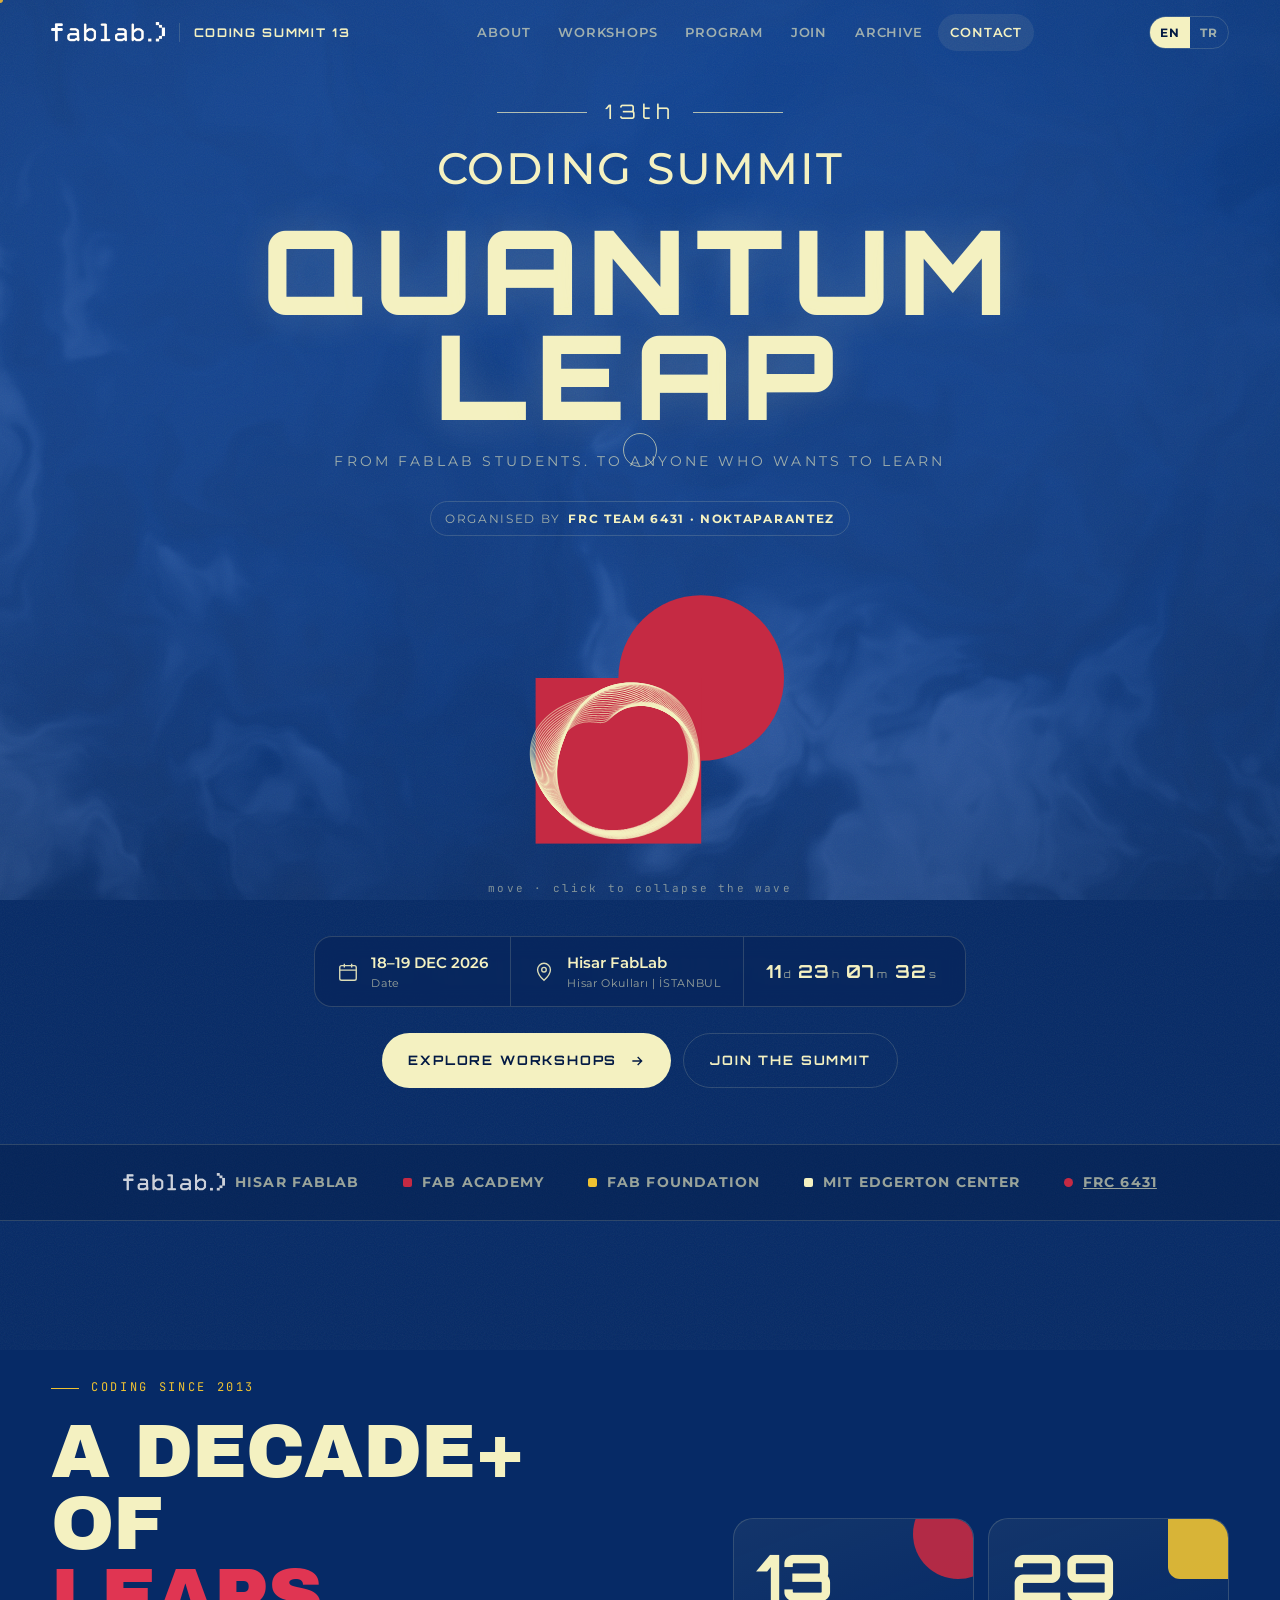
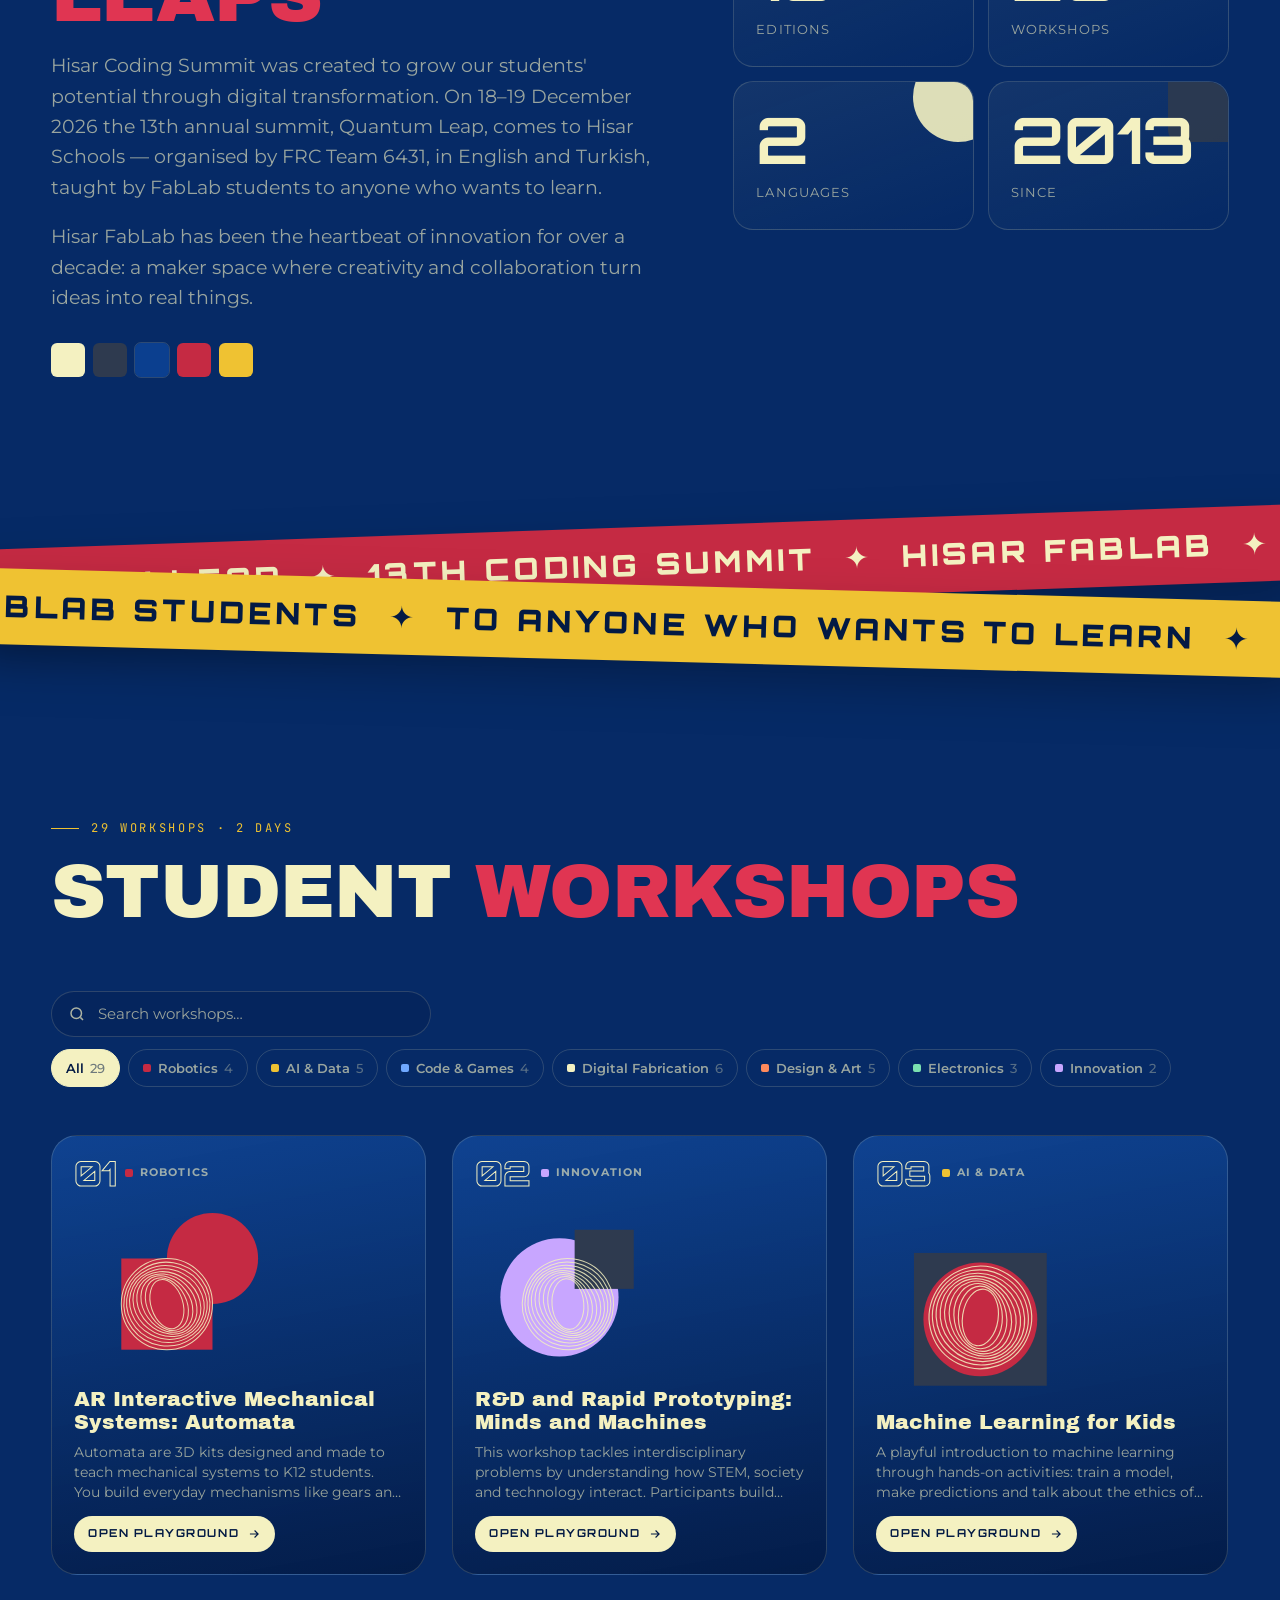
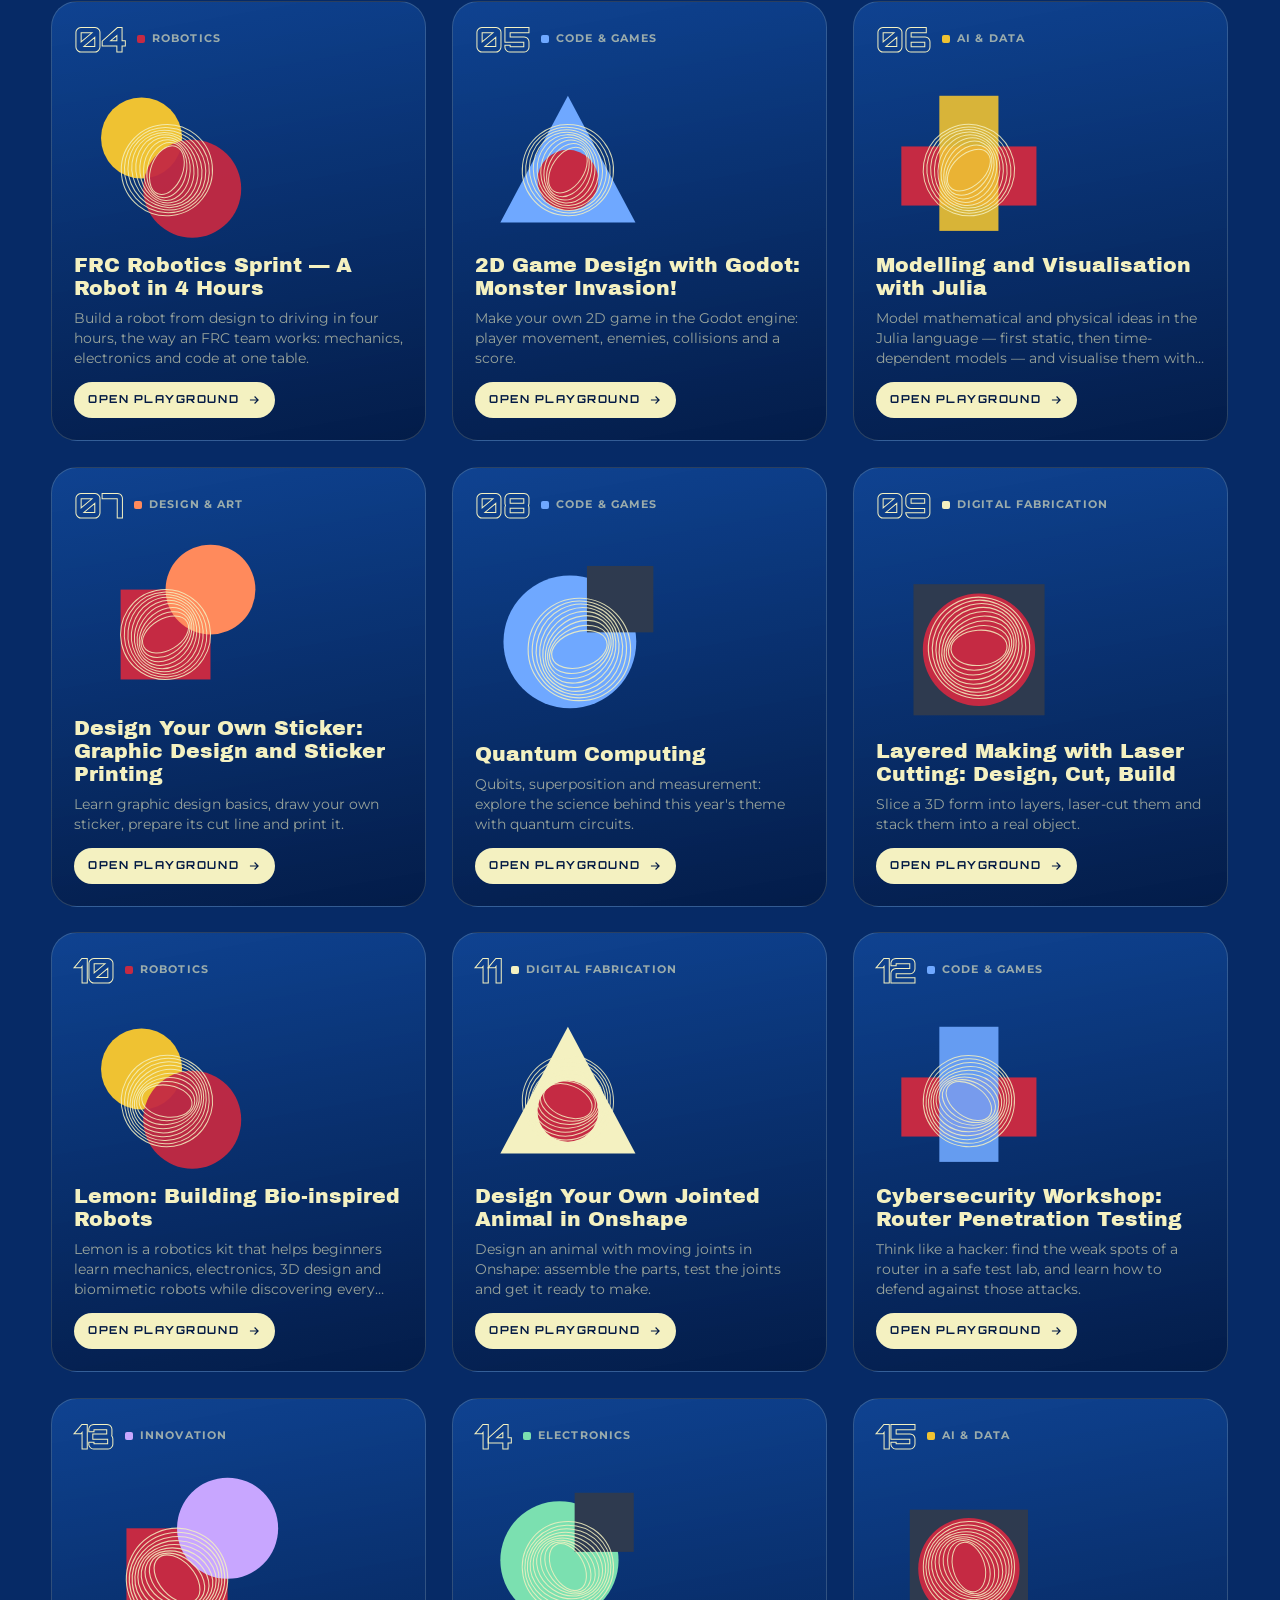
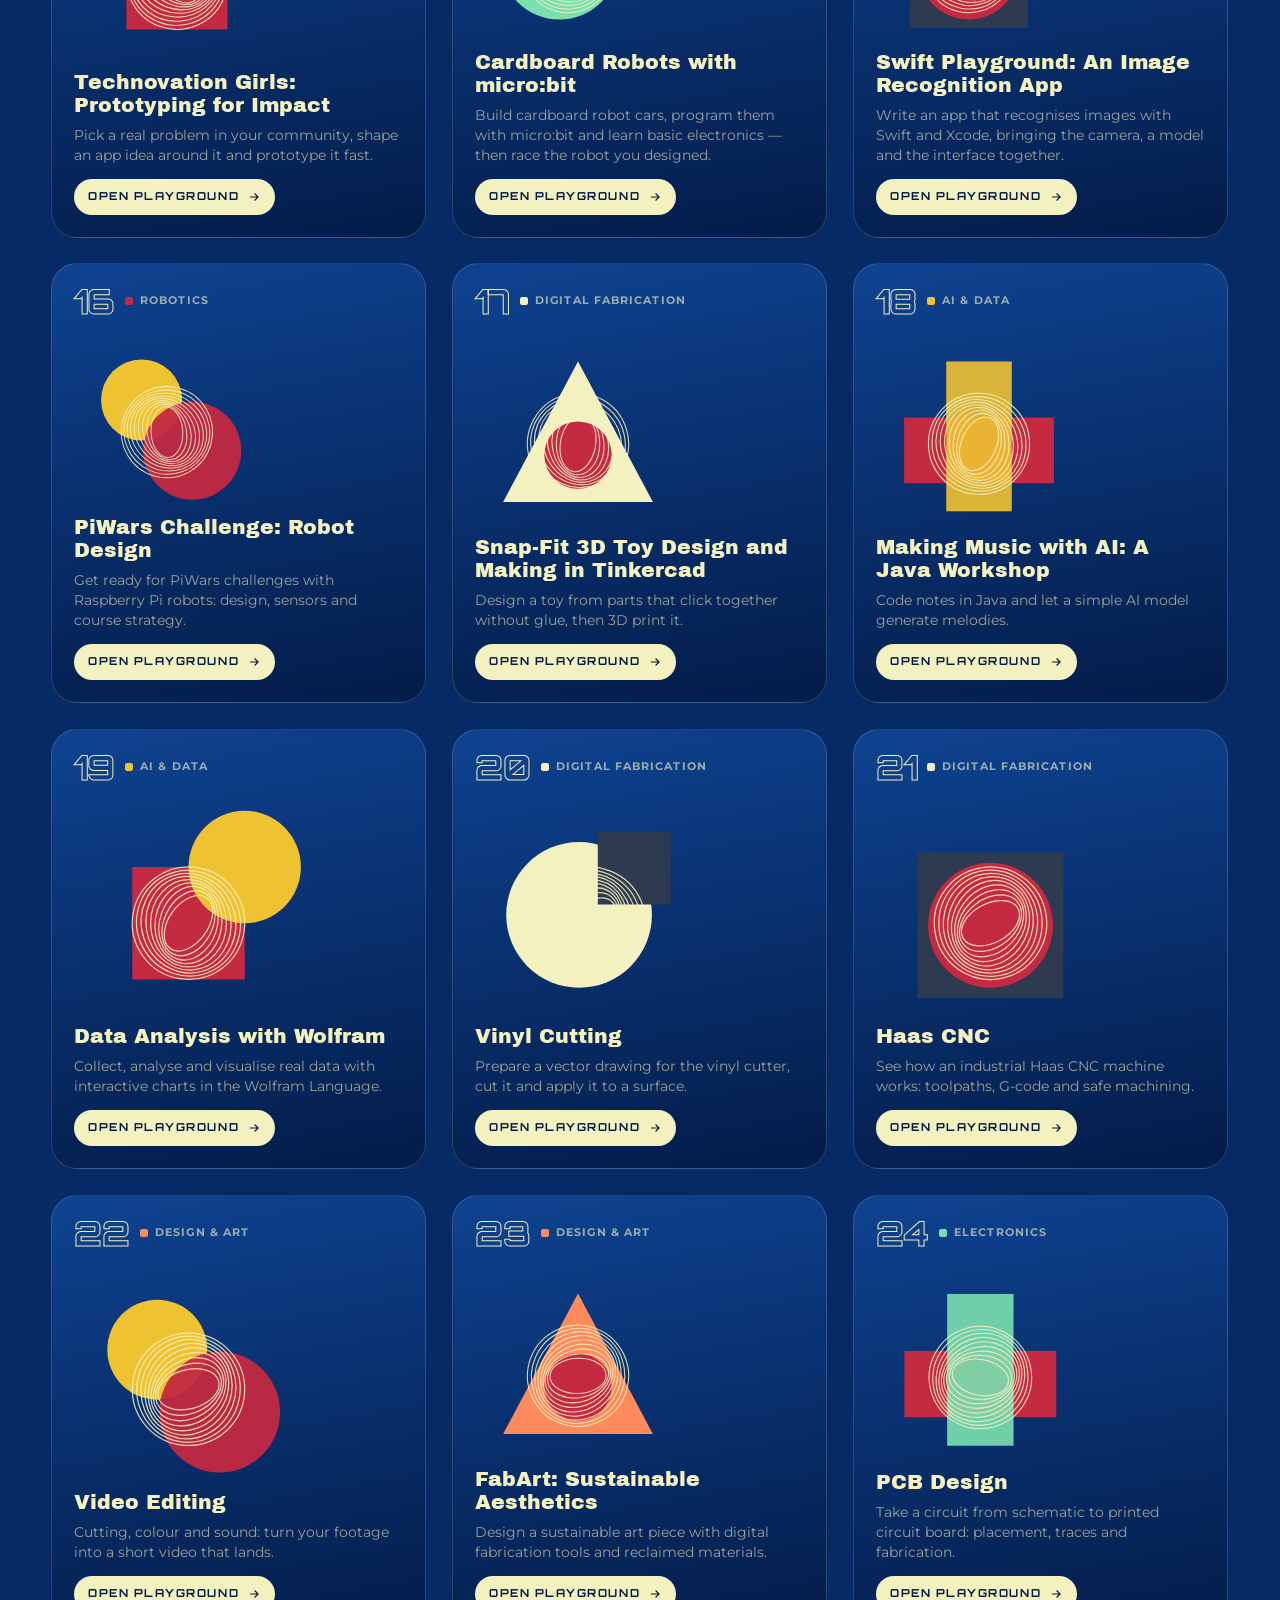
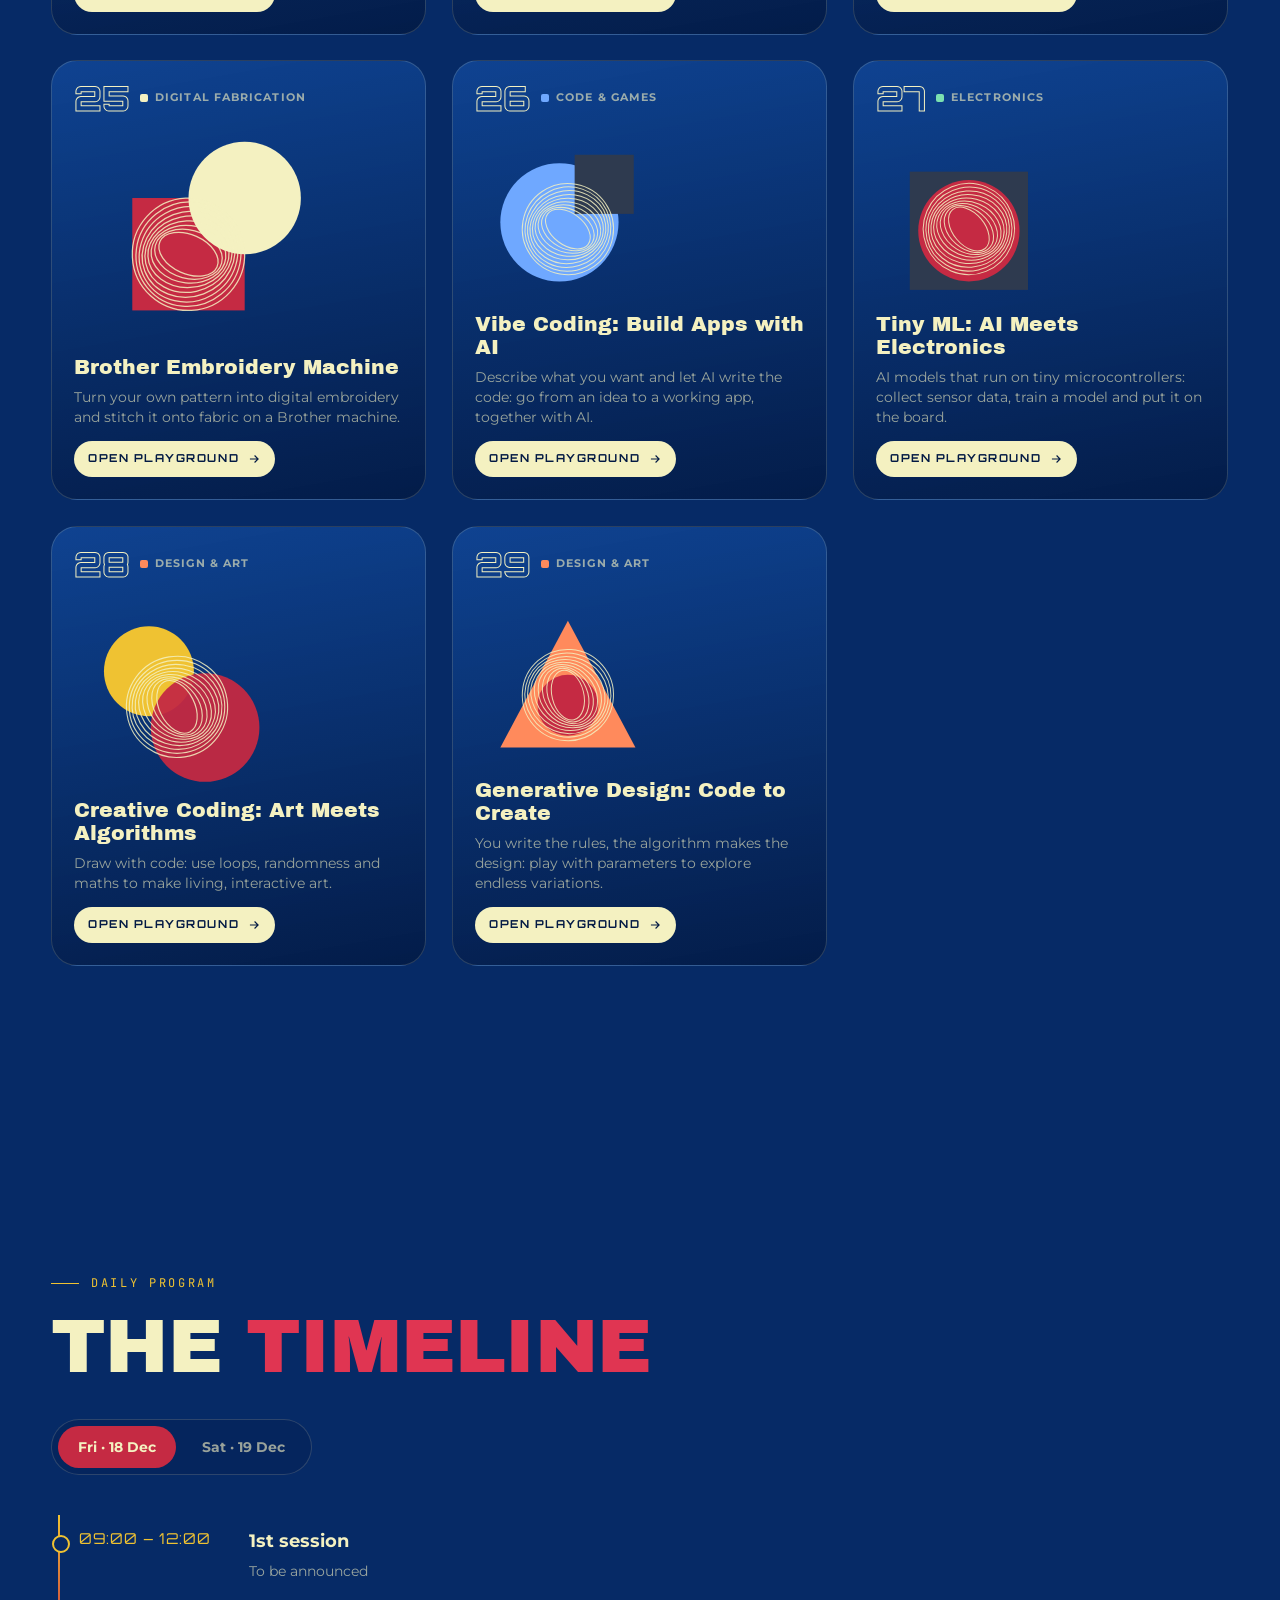
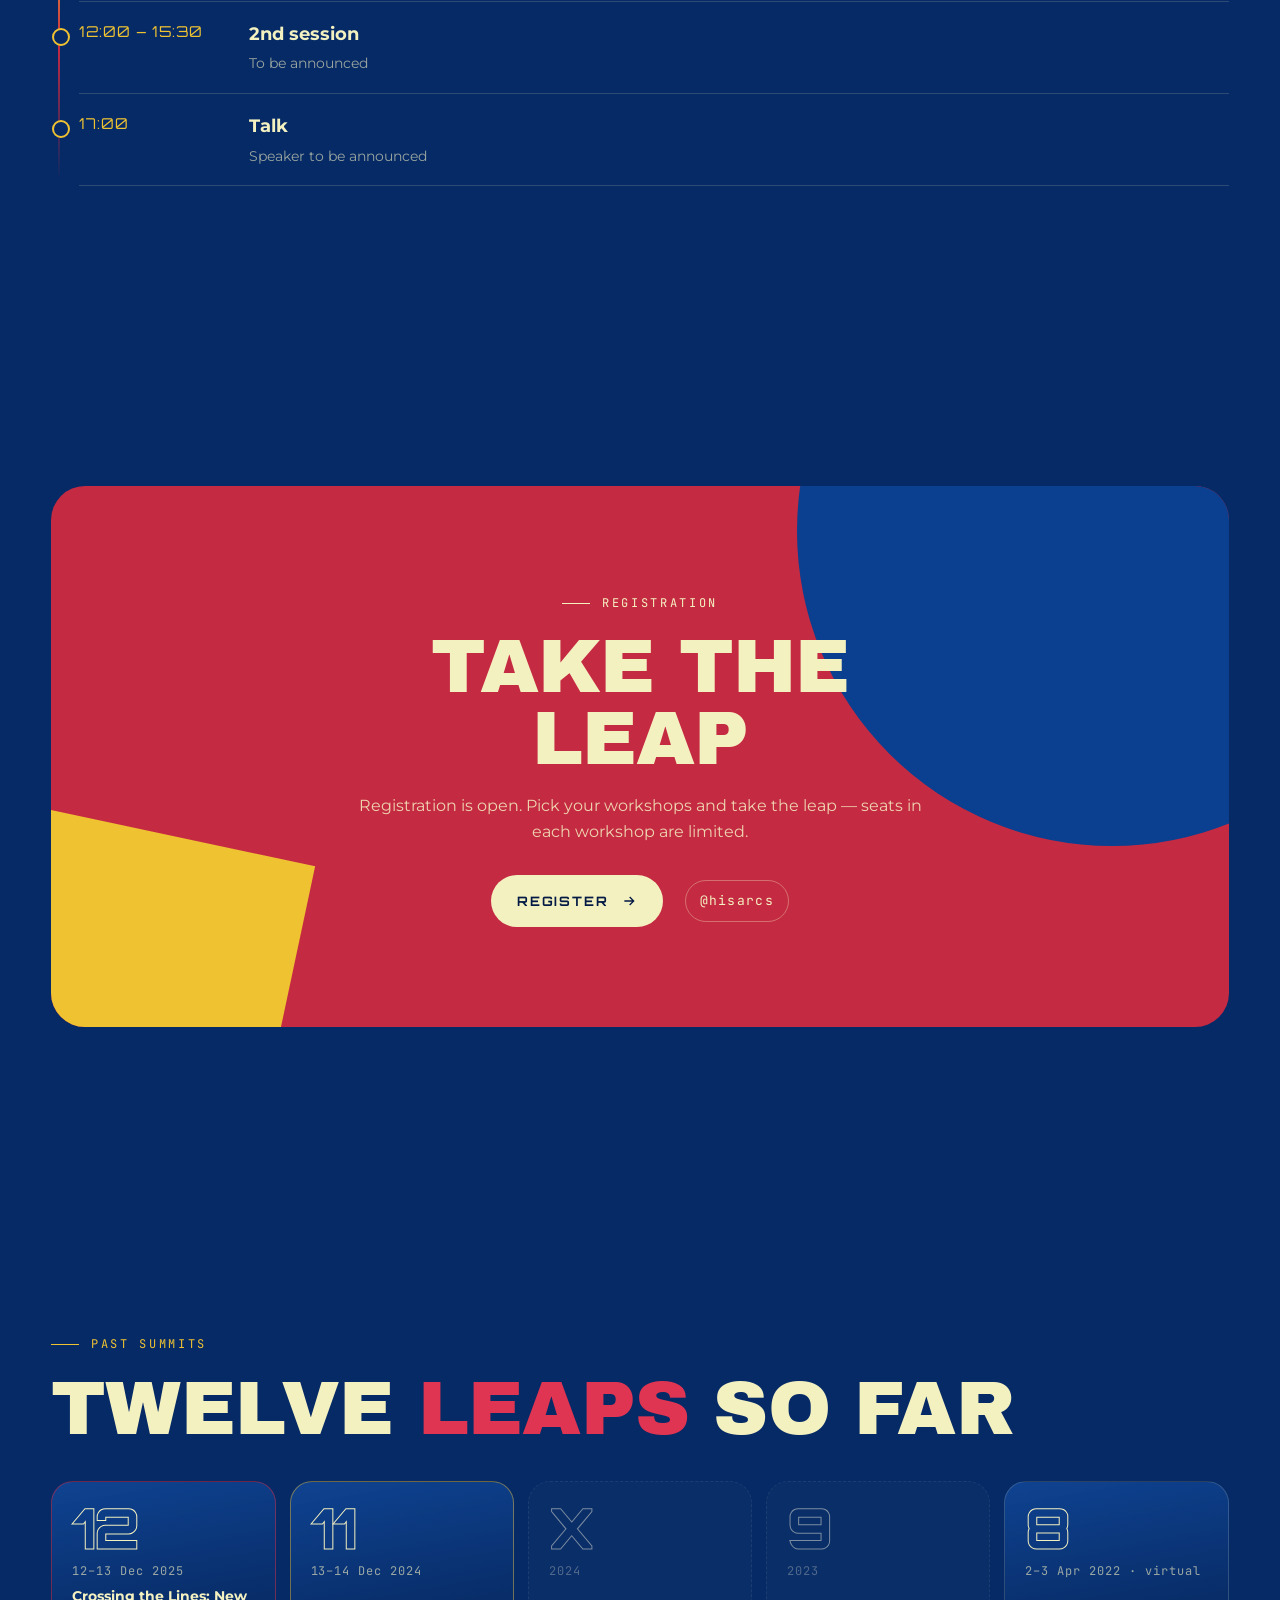
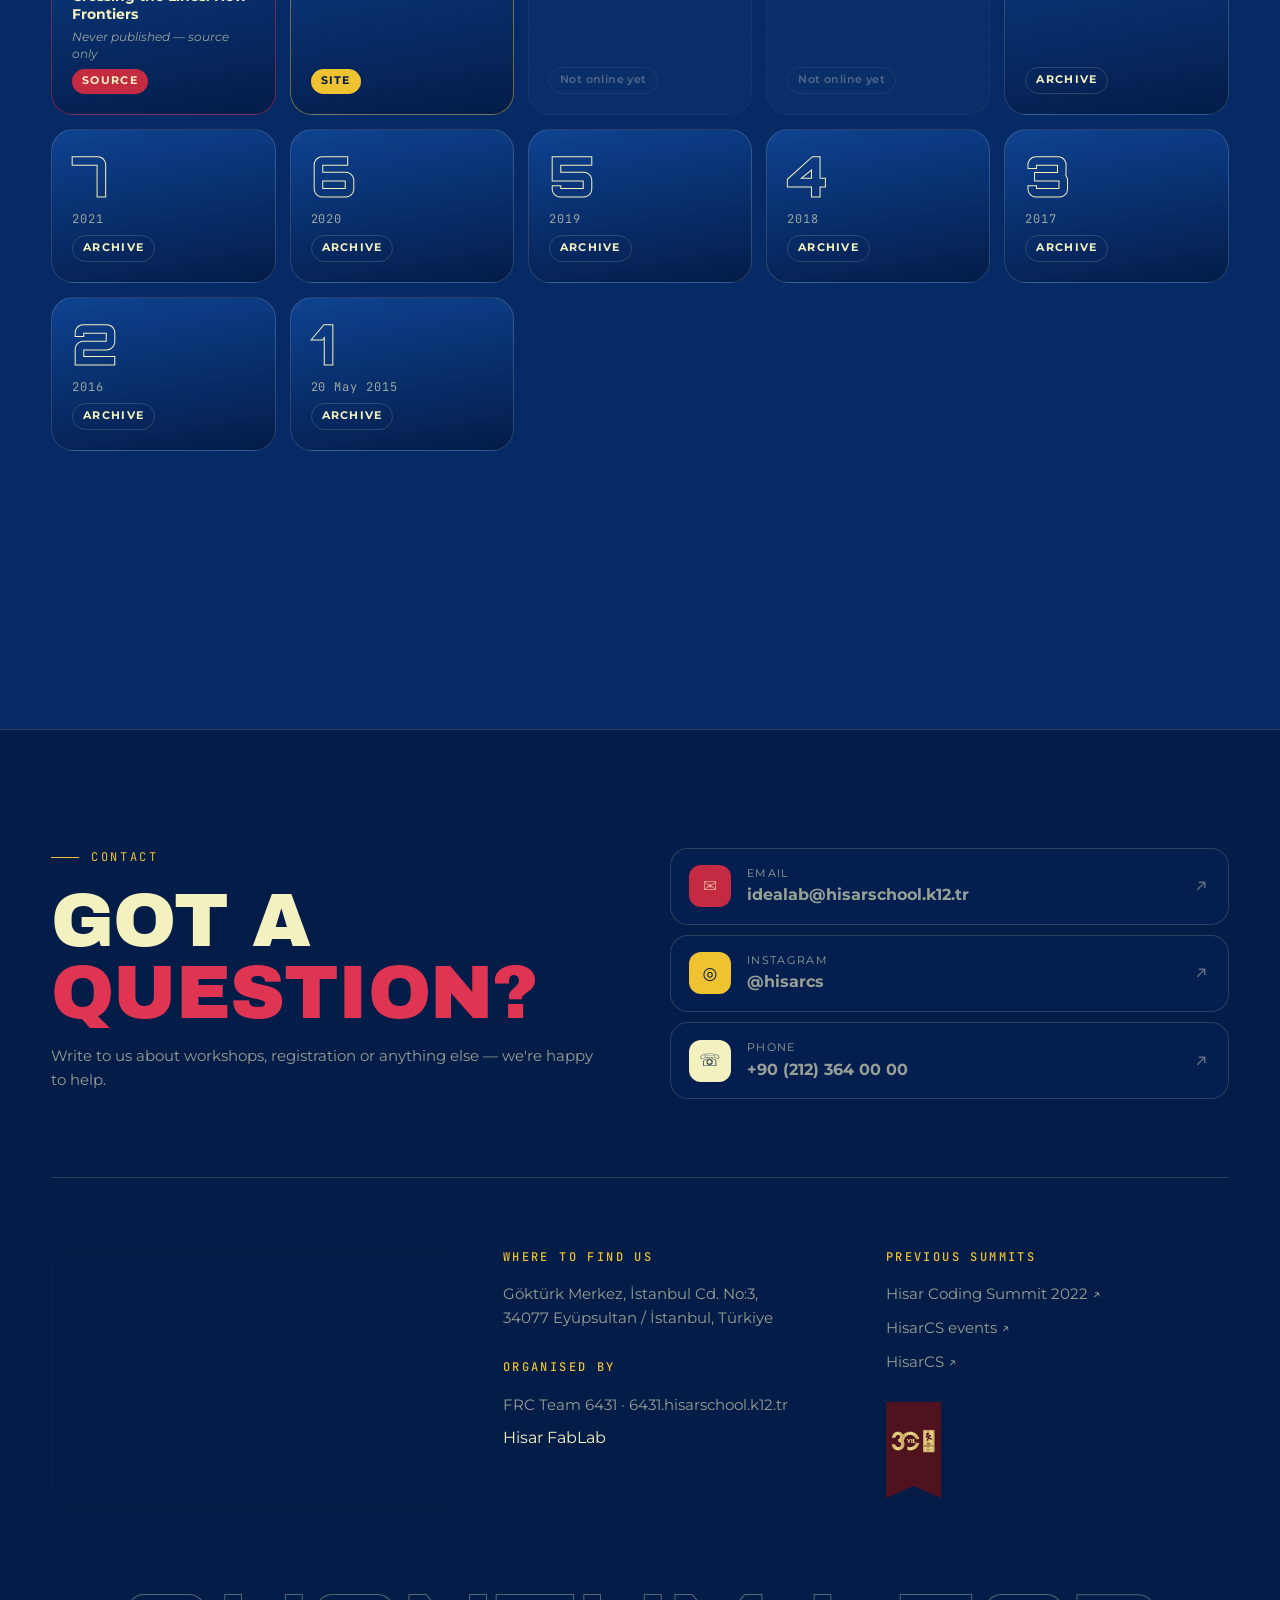
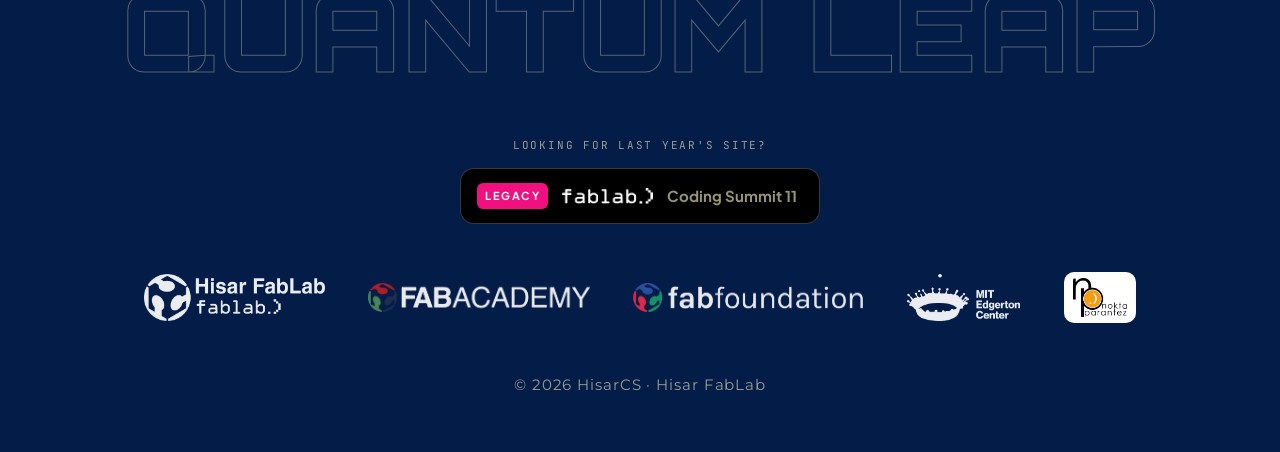
==== index.html @ 796e91f2 "Cache-bust asset URLs so returning visitors get new data.js Co-Authored-By: Claude Opus 5.5 <noreply" ====
<!doctype html>
<html lang="en">
<head>
  <meta charset="utf-8" />
  <meta name="viewport" content="width=device-width, initial-scale=1" />
  <title>Quantum Leap — 13th Hisar Coding Summit</title>
  <meta name="description" content="The official information and registration website for the 13th Hisar Coding Summit: Quantum Leap. From FabLab students, to anyone who wants to learn." />
  <meta name="theme-color" content="#0b3f8f" />
  <meta property="og:title" content="Quantum Leap — 13th Hisar Coding Summit" />
  <meta property="og:description" content="From FabLab students. To anyone who wants to learn." />
  <link rel="icon" href="legacy/favicon.ico" />
  <link rel="preconnect" href="https://fonts.googleapis.com" />
  <link rel="preconnect" href="https://fonts.gstatic.com" crossorigin />
  <link href="https://fonts.googleapis.com/css2?family=Archivo+Black&family=JetBrains+Mono:wght@400;500&family=Montserrat:wght@300;400;500;600;700&family=Orbitron:wght@500;700;900&family=Plus+Jakarta+Sans:wght@700&display=swap" rel="stylesheet" />
  <link rel="stylesheet" href="assets/css/style.css?v=b892150" />
  <link rel="stylesheet" href="assets/css/sections.css?v=b892150" />
</head>
<body>
  <canvas id="smoke" aria-hidden="true"></canvas>
  <div class="grain" aria-hidden="true"></div>
  <div class="cursor" aria-hidden="true"></div>
  <div class="cursor-ring" aria-hidden="true"></div>

  <header class="nav" id="nav">
    <a class="nav__brand" href="#top" aria-label="Hisar Coding Summit home">
      <img src="assets/img/fablab-white.png" alt="fablab" />
      <span>CODING SUMMIT 13</span>
    </a>
    <nav class="nav__links" id="navlinks">
      <a href="#about" data-i18n="nav.about">About</a>
      <a href="#workshops" data-i18n="nav.workshops">Workshops</a>
      <a href="#program" data-i18n="nav.program">Program</a>
      <a href="#join" data-i18n="nav.join">Join</a>
      <a href="#archive" data-i18n="nav.archive">Archive</a>
      <a href="#contact" data-i18n="nav.contact">Contact</a>
    </nav>
    <div class="nav__right">
      <div class="lang" role="group" aria-label="Language">
        <button type="button" data-lang="en" aria-pressed="true">EN</button>
        <button type="button" data-lang="tr" aria-pressed="false">TR</button>
      </div>
      <button class="nav__burger" id="burger" type="button" aria-label="Menu" aria-expanded="false"><i></i><i></i></button>
    </div>
  </header>

  <main id="top">
    <!-- HERO -->
    <section class="hero">
      <div class="hero__inner">
        <div class="hero__edition reveal" data-i18n="hero.edition">13th</div>
        <div class="hero__summit reveal">CODING SUMMIT</div>
        <h1 class="title" id="title" aria-label="Quantum Leap">
          <span class="row" data-scramble="QUANTUM">QUANTUM</span>
          <span class="row" data-scramble="LEAP">LEAP</span>
        </h1>
        <p class="hero__tag reveal" data-i18n="hero.tag">FROM FABLAB STUDENTS. TO ANYONE WHO WANTS TO LEARN</p>
        <a class="hero__org reveal" id="orgLink" href="#" target="_blank" rel="noopener">
          <span data-i18n="hero.org">Organised by</span> <b>FRC Team 6431 · NoktaParantez</b>
        </a>

        <div class="hero__stage" id="stage">
          <canvas id="ring" aria-hidden="true"></canvas>
          <div class="hero__hint" data-i18n="hero.hint">move · click to collapse the wave</div>
        </div>

        <div class="infobar reveal">
          <div>
            <svg viewBox="0 0 24 24" fill="none" stroke="currentColor" stroke-width="1.5"><rect x="3" y="5" width="18" height="16" rx="2"/><path d="M3 10h18M8 3v4M16 3v4"/></svg>
            <div><strong id="dateText">—</strong><small data-i18n="hero.date">Date</small></div>
          </div>
          <div>
            <svg viewBox="0 0 24 24" fill="none" stroke="currentColor" stroke-width="1.5"><path d="M12 21s-7-6.2-7-11.5A7 7 0 0 1 19 9.5C19 14.8 12 21 12 21z"/><circle cx="12" cy="9.5" r="2.5"/></svg>
            <div><strong>Hisar FabLab</strong><small>Hisar Okulları | İSTANBUL</small></div>
          </div>
          <div>
            <div class="count" id="countdown" aria-live="off">—</div>
          </div>
        </div>

        <div class="hero__cta reveal">
          <a class="btn" href="#workshops"><span data-i18n="hero.cta1">Explore workshops</span>
            <svg viewBox="0 0 24 24" fill="none" stroke="currentColor" stroke-width="2"><path d="M5 12h14M13 6l6 6-6 6"/></svg></a>
          <a class="btn btn--ghost" href="#join"><span data-i18n="hero.cta2">Join the summit</span></a>
        </div>
      </div>
    </section>

    <!-- PARTNERS -->
    <div class="partners">
      <div class="wrap">
        <span class="p"><img src="assets/img/fablab-white.png" alt="" />Hisar FabLab</span>
        <span class="p"><i class="dot" style="background:var(--red)"></i>Fab Academy</span>
        <span class="p"><i class="dot" style="background:var(--yellow)"></i>Fab Foundation</span>
        <span class="p"><i class="dot" style="background:var(--cream)"></i>MIT Edgerton Center</span>
        <a class="p" id="frcStrip" href="#" target="_blank" rel="noopener"><i class="dot" style="background:var(--red);border-radius:50%"></i>FRC 6431</a>
      </div>
    </div>

    <!-- ABOUT -->
    <section class="section" id="about">
      <div class="wrap about__grid">
        <div class="reveal">
          <span class="eyebrow" data-i18n="about.eyebrow">Coding since 2013</span>
          <h2 class="h2" data-i18n-html="about.title">A decade+ of<br><em>leaps</em></h2>
          <p class="lead" data-i18n="about.p1">Hisar Coding Summit was created to grow our students' potential through digital transformation. This year it is held for the 13th time at Hisar Schools — in English and Turkish, taught by FabLab students to anyone who wants to learn.</p>
          <p class="lead" data-i18n="about.p2">Hisar FabLab has been the heartbeat of innovation for over a decade: a maker space where creativity and collaboration turn ideas into real things.</p>
          <div class="swatches" aria-hidden="true">
            <i style="background:var(--cream)"></i><i style="background:var(--navy)"></i><i style="background:var(--blue);outline:1px solid var(--line)"></i><i style="background:var(--red)"></i><i style="background:var(--yellow)"></i>
          </div>
        </div>
        <div class="stats reveal">
          <div class="stat"><b data-count="13">0</b><span data-i18n="about.s1">Editions</span></div>
          <div class="stat"><b id="wsCountStat" data-count="0">0</b><span data-i18n="about.s2">Workshops</span></div>
          <div class="stat"><b data-count="2">0</b><span data-i18n="about.s3">Languages</span></div>
          <div class="stat"><b data-count="2013">0</b><span data-i18n="about.s4">Since</span></div>
        </div>
      </div>
    </section>

    <div class="marquee" aria-hidden="true"><div class="marquee__track" id="mq1"></div></div>
    <div class="marquee marquee--y" aria-hidden="true"><div class="marquee__track" id="mq2"></div></div>

    <!-- WORKSHOPS -->
    <section class="section" id="workshops">
      <div class="wrap">
        <div class="ws__head reveal">
          <div>
            <span class="eyebrow" id="wsEyebrow">29 workshops · 2 days</span>
            <h2 class="h2" data-i18n-html="ws.title">Student <em>workshops</em></h2>
          </div>
          <div class="ws__tools">
            <label class="search">
              <svg viewBox="0 0 24 24" fill="none" stroke="currentColor" stroke-width="2"><circle cx="11" cy="11" r="7"/><path d="m20 20-3.5-3.5"/></svg>
              <input id="q" type="search" data-i18n-ph="ws.search" placeholder="Search workshops…" autocomplete="off" />
            </label>
            <div class="chips" id="chips"></div>
          </div>
        </div>
        <div class="ws__grid" id="track"></div>
      </div>
      <svg class="liquid-defs" width="0" height="0" aria-hidden="true" focusable="false">
        <filter id="liquid" x="-5%" y="-5%" width="110%" height="110%" color-interpolation-filters="sRGB">
          <feTurbulence type="fractalNoise" baseFrequency="0.006 0.014" numOctaves="1" seed="3" result="n" />
          <feDisplacementMap id="liquidMap" in="SourceGraphic" in2="n" scale="0" xChannelSelector="R" yChannelSelector="G" />
        </filter>
      </svg>
    </section>

    <!-- PROGRAM -->
    <section class="section" id="program">
      <div class="wrap">
        <div class="reveal">
          <span class="eyebrow" data-i18n="pg.eyebrow">Daily program</span>
          <h2 class="h2" data-i18n-html="pg.title">The <em>timeline</em></h2>
        </div>
        <div class="tabs reveal" id="tabs" role="tablist"></div>
        <div class="timeline reveal" id="timeline"></div>
      </div>
    </section>

    <!-- JOIN -->
    <section class="section" id="join">
      <div class="wrap">
        <div class="join reveal">
          <span class="eyebrow" style="color:var(--cream)" data-i18n="join.eyebrow">Registration</span>
          <h2 class="h2" data-i18n-html="join.title">Take the<br>leap</h2>
          <p id="joinText" data-i18n="join.soon">Registration opens soon. Follow @hisarcs to be the first to know.</p>
          <div class="join__cta">
            <a class="btn" id="joinBtn" href="register.html">
              <span id="joinBtnText" data-i18n="join.register">Register</span>
              <svg viewBox="0 0 24 24" fill="none" stroke="currentColor" stroke-width="2"><path d="M5 12h14M13 6l6 6-6 6"/></svg>
            </a>
            <a class="join__ig" href="https://www.instagram.com/hisarcs/" target="_blank" rel="noopener">@hisarcs</a>
          </div>
        </div>
      </div>
    </section>

    <!-- ARCHIVE -->
    <section class="section" id="archive">
      <div class="wrap">
        <div class="reveal">
          <span class="eyebrow" data-i18n="ar.eyebrow">Past summits</span>
          <h2 class="h2" data-i18n-html="ar.title">Twelve <em>leaps</em> so far</h2>
        </div>
        <div class="archive reveal" id="archiveGrid"></div>
      </div>
    </section>
  </main>

  <!-- FOOTER -->
  <footer class="foot" id="contact">
    <div class="wrap">
      <div class="ask reveal">
        <div>
          <span class="eyebrow" data-i18n="ask.eyebrow">Contact</span>
          <h2 class="h2" data-i18n-html="ask.title">Got a <em>question?</em></h2>
          <p class="lead" data-i18n="ask.text">Write to us about workshops, registration or anything else — we're happy to help.</p>
        </div>
        <div class="ask__links" id="askLinks"></div>
      </div>
      <div class="foot__grid">
        <div class="map">
          <iframe title="Hisar School on the map" loading="lazy" referrerpolicy="no-referrer-when-downgrade"
            src="https://www.google.com/maps/embed?pb=!1m18!1m12!1m3!1d3003.1240632709323!2d28.889247776731327!3d41.17546117132762!2m3!1f0!2f0!3f0!3m2!1i1024!2i768!4f13.1!3m3!1m2!1s0x14cab2efd52f489f%3A0xe7d088ae26b38280!2sHisar%20School!5e0!3m2!1sen!2str!4v1699703901148!5m2!1sen!2str"></iframe>
        </div>
        <div>
          <h4 data-i18n="ft.where">Where to find us</h4>
          <p>Göktürk Merkez, İstanbul Cd. No:3,<br>34077 Eyüpsultan / İstanbul, Türkiye</p>
          <h4 style="margin-top:28px" data-i18n="ft.org">Organised by</h4>
          <ul>
            <li><a id="frcFoot" href="https://6431.hisarschool.k12.tr/" target="_blank" rel="noopener">FRC Team 6431 · 6431.hisarschool.k12.tr</a></li>
            <li>Hisar FabLab</li>
          </ul>
        </div>
        <div>
          <h4 data-i18n="ft.prev">Previous summits</h4>
          <ul id="prevLinks"></ul>
          <img class="hisar30" src="assets/img/hisar-30.png" alt="Hisar Okulları 30. yıl" />
        </div>
      </div>

      <div class="foot__big" aria-hidden="true">QUANTUM LEAP</div>

      <div class="legacy">
        <small data-i18n="ft.legacy">Looking for last year's site?</small>
        <a class="legacy__btn" id="legacyBtn" href="legacy/">
          <span class="badge">LEGACY</span>
          <img src="assets/img/fablab-white.png" alt="" />
          <span>Coding Summit 11</span>
        </a>
        <div class="logos" id="logoRow">
          <img src="assets/img/partners/hisar-fablab.png" alt="Hisar FabLab" />
          <img src="assets/img/partners/fab-academy.png" alt="Fab Academy" />
          <img src="assets/img/partners/fab-foundation.png" alt="Fab Foundation" />
          <img src="assets/img/partners/mit-edgerton.png" alt="MIT Edgerton Center" />
          <img class="chip" src="assets/img/partners/first.png" alt="FRC Team 6431 NoktaParantez" />
        </div>
      </div>
      <p class="copy">© <span id="yr"></span> HisarCS · Hisar FabLab</p>
    </div>
  </footer>

  <div class="modal" id="modal" aria-hidden="true">
    <div class="modal__bg" data-close></div>
    <div class="modal__box" role="dialog" aria-modal="true" aria-labelledby="mTitle">
      <button class="modal__close" type="button" data-close aria-label="Close">×</button>
      <span class="card__no" id="mNo"></span>
      <h3 id="mTitle"></h3>
      <p id="mDesc"></p>
      <div class="pg">
        <div class="pg__label"><span data-i18n="pg.label">Playground</span><i></i></div>
        <div class="pg__body" id="mPg"></div>
      </div>
    </div>
  </div>

  <div class="rewind" id="rewind" aria-hidden="true"><span>◂◂ REWINDING TO CODING SUMMIT 11</span></div>

  <script src="assets/js/data.js?v=b892150"></script>
  <script src="assets/js/playgrounds.js?v=b892150"></script>
  <script src="assets/js/main.js?v=b892150"></script>
</body>
</html>
---- assets/css/style.css ----
/* 13th Hisar Coding Summit — "Quantum Leap"
   Palette and type follow the Canva brand sheet (13th Coding Summit, page 1–2). */

:root {
  --blue: #0b3f8f;
  --blue-deep: #062a66;
  --blue-ink: #031a44;
  --navy: #2e3a4f;
  --cream: #f4f1c1;
  --cream-dim: rgba(244, 241, 193, 0.62);
  --red: #c52a43;
  --red-hot: #e03552;
  --yellow: #efc232;
  --line: rgba(244, 241, 193, 0.16);
  --glass: rgba(6, 34, 86, 0.55);

  --f-display: "Orbitron", "Archivo Black", system-ui, sans-serif;
  --f-heavy: "Archivo Black", "Montserrat", system-ui, sans-serif;
  --f-body: "Montserrat", system-ui, -apple-system, sans-serif;
  --f-mono: "JetBrains Mono", ui-monospace, Menlo, monospace;

  --gutter: clamp(16px, 4vw, 56px);
  --max: 1240px;
  --ease: cubic-bezier(0.2, 0.8, 0.2, 1);
}

* { box-sizing: border-box; }
html { scroll-behavior: smooth; -webkit-text-size-adjust: 100%; }
body {
  margin: 0;
  background: var(--blue-deep);
  color: var(--cream);
  font-family: var(--f-body);
  font-size: 16px;
  line-height: 1.6;
  overflow-x: hidden;
  -webkit-font-smoothing: antialiased;
}
::selection { background: var(--red); color: var(--cream); }
a { color: inherit; }
img { max-width: 100%; display: block; }
button { font: inherit; color: inherit; }

/* ---------- background layers ---------- */
#smoke {
  position: fixed; inset: 0; width: 100%; height: 100%;
  z-index: -2; display: block;
  background: radial-gradient(120% 90% at 70% 10%, #1450a8 0%, var(--blue) 40%, var(--blue-deep) 100%);
}
.grain {
  position: fixed; inset: -50%; z-index: -1; pointer-events: none; opacity: 0.07;
  background-image: url("data:image/svg+xml;utf8,<svg xmlns='http://www.w3.org/2000/svg' width='160' height='160'><filter id='n'><feTurbulence type='fractalNoise' baseFrequency='.9' numOctaves='3' stitchTiles='stitch'/></filter><rect width='100%' height='100%' filter='url(%23n)'/></svg>");
  animation: grain 1.2s steps(6) infinite;
}
@keyframes grain {
  0% { transform: translate(0, 0); } 20% { transform: translate(-3%, 2%); }
  40% { transform: translate(2%, -4%); } 60% { transform: translate(-4%, -1%); }
  80% { transform: translate(3%, 3%); } 100% { transform: translate(0, 0); }
}

/* ---------- cursor (pointer devices only) ---------- */
.cursor, .cursor-ring { display: none; }
@media (hover: hover) and (pointer: fine) {
  .cursor, .cursor-ring {
    display: block; position: fixed; left: 0; top: 0; z-index: 100;
    pointer-events: none; border-radius: 50%;
    transform: translate(-50%, -50%);
  }
  .cursor { width: 6px; height: 6px; background: var(--cream); mix-blend-mode: difference; }
  .cursor-ring {
    width: 34px; height: 34px; border: 1px solid var(--cream-dim);
    transition: width .25s var(--ease), height .25s var(--ease), border-color .25s, background .25s;
  }
  .cursor-ring.is-hover { width: 64px; height: 64px; border-color: var(--yellow); background: rgba(239, 194, 50, .08); }
}

/* ---------- nav ---------- */
.nav {
  position: fixed; top: 0; left: 0; right: 0; z-index: 50;
  display: flex; align-items: center; justify-content: space-between; gap: 16px;
  padding: 14px var(--gutter);
  transition: background .4s, backdrop-filter .4s, padding .4s;
}
.nav.is-solid {
  background: rgba(3, 26, 68, .72);
  -webkit-backdrop-filter: blur(14px) saturate(1.3); backdrop-filter: blur(14px) saturate(1.3);
  border-bottom: 1px solid var(--line);
}
.nav__brand { display: flex; align-items: center; gap: 14px; text-decoration: none; flex: none; }
@media (max-width: 1180px) { .nav__brand span { display: none; } }
.nav__brand img { height: 20px; width: auto; }
.nav__brand span {
  font-family: var(--f-display); font-weight: 700; letter-spacing: .14em; font-size: 12px;
  padding-left: 14px; border-left: 1px solid var(--line); white-space: nowrap;
}
.nav__links { display: flex; align-items: center; gap: 4px; }
.nav__links a {
  text-decoration: none; font-size: 13px; font-weight: 600; letter-spacing: .06em; text-transform: uppercase;
  padding: 8px 12px; border-radius: 99px; color: var(--cream-dim); transition: color .2s, background .2s;
}
.nav__links a:hover, .nav__links a.is-active { color: var(--cream); background: rgba(244, 241, 193, .08); }
.nav__right { display: flex; align-items: center; gap: 10px; }
.lang {
  display: inline-flex; border: 1px solid var(--line); border-radius: 99px; overflow: hidden; font-size: 12px; font-weight: 700;
}
.lang button { background: none; border: 0; padding: 6px 10px; cursor: pointer; color: var(--cream-dim); letter-spacing: .08em; }
.lang button[aria-pressed="true"] { background: var(--cream); color: var(--blue-ink); }
.nav__burger { display: none; background: none; border: 1px solid var(--line); border-radius: 10px; width: 40px; height: 40px; cursor: pointer; }
.nav__burger i { display: block; width: 18px; height: 2px; background: var(--cream); margin: 4px auto; transition: transform .3s; }

@media (max-width: 900px) {
  .nav__links {
    position: fixed; inset: 64px 12px auto 12px; flex-direction: column; align-items: stretch;
    background: rgba(3, 26, 68, .96); border: 1px solid var(--line); border-radius: 18px; padding: 10px;
    transform: translateY(-12px); opacity: 0; pointer-events: none; transition: .3s var(--ease);
  }
  .nav__links.is-open { transform: none; opacity: 1; pointer-events: auto; }
  .nav__links a { padding: 14px 16px; font-size: 15px; }
  .nav__burger { display: block; }
  .nav__brand span { display: none; }
}

/* ---------- shared ---------- */
.wrap { width: min(var(--max), 100% - 2 * var(--gutter)); margin-inline: auto; }
.section { position: relative; padding: clamp(80px, 12vw, 150px) 0; }
.eyebrow {
  display: inline-flex; align-items: center; gap: 12px;
  font-family: var(--f-mono); font-size: 12px; letter-spacing: .22em; text-transform: uppercase; color: var(--yellow);
}
.eyebrow::before { content: ""; width: 28px; height: 1px; background: currentColor; }
.h2 {
  font-family: var(--f-heavy); font-weight: 400; text-transform: uppercase;
  font-size: clamp(34px, 6vw, 76px); line-height: .95; letter-spacing: -.01em; margin: 18px 0 0;
}
.h2 em { font-style: normal; color: var(--red-hot); }
.lead { font-size: clamp(16px, 1.5vw, 19px); color: var(--cream-dim); max-width: 62ch; }

.btn {
  --bg: var(--cream); --fg: var(--blue-ink);
  position: relative; display: inline-flex; align-items: center; gap: 12px;
  padding: 16px 26px; border-radius: 99px; border: 0; cursor: pointer; text-decoration: none;
  background: var(--bg); color: var(--fg);
  font-family: var(--f-display); font-weight: 700; font-size: 13px; letter-spacing: .14em; text-transform: uppercase;
  overflow: hidden; isolation: isolate; transition: transform .3s var(--ease), box-shadow .3s;
}
.btn::before {
  content: ""; position: absolute; inset: 0; z-index: -1; background: var(--red);
  transform: translateY(101%); transition: transform .45s var(--ease);
}
.btn:hover { color: var(--cream); box-shadow: 0 12px 40px -10px rgba(197, 42, 67, .8); }
.btn:hover::before { transform: none; }
.btn--ghost { --bg: transparent; --fg: var(--cream); border: 1px solid var(--line); }
.btn svg { width: 16px; height: 16px; transition: transform .3s var(--ease); }
.btn:hover svg { transform: translateX(4px); }

.reveal { opacity: 0; transform: translateY(36px); transition: opacity 1s var(--ease), transform 1s var(--ease); }
.reveal.is-in { opacity: 1; transform: none; }

/* ---------- hero ---------- */
.hero {
  position: relative; min-height: 100svh; display: grid; place-items: center;
  padding: 96px var(--gutter) 56px; text-align: center; overflow: hidden;
}
.hero__inner { position: relative; z-index: 2; display: flex; flex-direction: column; align-items: center; }
.hero__edition {
  display: flex; align-items: center; gap: 18px;
  font-family: var(--f-display); font-size: clamp(14px, 1.6vw, 20px); letter-spacing: .3em;
}
.hero__edition::before, .hero__edition::after { content: ""; width: clamp(40px, 7vw, 90px); height: 1px; background: var(--cream); opacity: .7; }
.hero__summit {
  font-family: var(--f-body); font-weight: 500; letter-spacing: .04em;
  font-size: clamp(22px, 3.4vw, 44px); margin-top: 6px;
}
.title {
  font-family: var(--f-display); font-weight: 900; color: var(--cream);
  font-size: clamp(44px, min(11vw, 13svh), 150px); line-height: .9; letter-spacing: .08em; margin: 14px 0 0;
  text-shadow: 0 0 40px rgba(244, 241, 193, .18);
}
.title .row { display: block; white-space: nowrap; }
.title .ch { display: inline-block; position: relative; transition: color .2s, transform .2s; }
.title .ch:hover { color: var(--yellow); transform: translateY(-6px); }
.title.is-glitch .row { animation: glitch .38s steps(2) 1; }
@keyframes glitch {
  0% { clip-path: inset(0 0 0 0); transform: none; text-shadow: none; }
  20% { clip-path: inset(10% 0 55% 0); transform: translateX(-6px); text-shadow: 4px 0 var(--red), -4px 0 var(--yellow); }
  40% { clip-path: inset(60% 0 8% 0); transform: translateX(6px); text-shadow: -4px 0 var(--red), 4px 0 #6fb4ff; }
  60% { clip-path: inset(30% 0 35% 0); transform: translateX(-3px); }
  100% { clip-path: inset(0 0 0 0); transform: none; text-shadow: none; }
}
.hero__tag {
  margin-top: 22px; font-size: clamp(11px, 1.1vw, 14px); letter-spacing: .22em; text-transform: uppercase; color: var(--cream-dim);
}
.hero__stage { position: relative; width: min(440px, 84vw, 40svh); aspect-ratio: 1; margin-top: clamp(4px, 1.5vw, 16px); }
@media (max-width: 640px) { .hero__stage { width: min(84vw, 360px); } }
#ring { position: absolute; inset: 0; width: 100%; height: 100%; }
.hero__hint {
  position: absolute; bottom: 4%; left: 50%; transform: translateX(-50%);
  font-family: var(--f-mono); font-size: 11px; letter-spacing: .2em; color: var(--cream-dim); opacity: .8; white-space: nowrap;
}

.infobar {
  margin-top: clamp(10px, 2vw, 24px);
  display: flex; align-items: stretch; gap: 0; flex-wrap: wrap; justify-content: center;
  border: 1px solid var(--line); border-radius: 18px; background: var(--glass);
  -webkit-backdrop-filter: blur(10px); backdrop-filter: blur(10px);
}
.infobar > * { padding: 14px 22px; display: flex; align-items: center; gap: 12px; text-align: left; }
.infobar > * + * { border-left: 1px solid var(--line); }
.infobar svg { width: 22px; height: 22px; flex: none; opacity: .9; }
.infobar strong { display: block; font-size: 15px; font-weight: 600; }
.infobar small { display: block; font-size: 11px; color: var(--cream-dim); letter-spacing: .06em; }
.count { font-family: var(--f-display); font-size: 18px; letter-spacing: .06em; font-variant-numeric: tabular-nums; }
.count b { font-weight: 700; }
.count i { font-style: normal; font-size: 10px; color: var(--cream-dim); margin: 0 6px 0 2px; }
@media (max-width: 640px) {
  .infobar > * { flex: 1 1 100%; justify-content: center; }
  .infobar > * + * { border-left: 0; border-top: 1px solid var(--line); }
}
.hero__cta { display: flex; gap: 12px; flex-wrap: wrap; justify-content: center; margin-top: 26px; }
.scrollcue {
  position: absolute; left: 50%; bottom: 18px; z-index: 2; transform: translateX(-50%);
  width: 22px; height: 36px; border: 1px solid var(--cream-dim); border-radius: 12px;
}
.scrollcue::after {
  content: ""; position: absolute; left: 50%; top: 7px; width: 3px; height: 7px; border-radius: 2px;
  background: var(--cream); transform: translateX(-50%); animation: cue 1.8s var(--ease) infinite;
}
@keyframes cue { 0% { opacity: 0; transform: translate(-50%, 0); } 30% { opacity: 1; } 100% { opacity: 0; transform: translate(-50%, 12px); } }

/* ---------- partner strip ---------- */
.partners { border-block: 1px solid var(--line); padding: 26px 0; background: rgba(3, 26, 68, .35); }
.partners .wrap { display: flex; align-items: center; justify-content: center; gap: clamp(14px, 3.4vw, 44px); flex-wrap: wrap; }
.partners .p {
  font-weight: 700; font-size: 14px; letter-spacing: .08em; color: var(--cream-dim); text-transform: uppercase;
  display: flex; align-items: center; gap: 10px; transition: color .3s;
}
.partners .p:hover { color: var(--cream); }
.partners img { height: 18px; width: auto; opacity: .8; }
.partners .dot { width: 9px; height: 9px; border-radius: 2px; }

/* ---------- marquee ---------- */
.marquee {
  overflow: hidden; background: var(--red); color: var(--cream);
  transform: rotate(-2deg); margin: 0 -4vw; box-shadow: 0 20px 60px -20px rgba(0, 0, 0, .5);
}
.marquee--y { background: var(--yellow); color: var(--blue-ink); transform: rotate(1.5deg); margin-top: -18px; }
.marquee__track { display: flex; width: max-content; animation: marquee 32s linear infinite; }
.marquee--y .marquee__track { animation-direction: reverse; animation-duration: 40s; }
.marquee span {
  font-family: var(--f-display); font-weight: 900; font-size: clamp(18px, 2.6vw, 30px); letter-spacing: .14em;
  padding: 14px 0; white-space: nowrap;
}
.marquee span::after { content: "✦"; margin: 0 28px; }
@keyframes marquee { to { transform: translateX(-50%); } }

/* ---------- about ---------- */
.about__grid { display: grid; grid-template-columns: 1.1fr .9fr; gap: clamp(32px, 6vw, 90px); align-items: center; }
@media (max-width: 900px) { .about__grid { grid-template-columns: 1fr; } }
.stats { display: grid; grid-template-columns: repeat(2, 1fr); gap: 14px; }
.stat {
  position: relative; padding: 26px 22px; border-radius: 20px; border: 1px solid var(--line);
  background: linear-gradient(160deg, rgba(244, 241, 193, .06), rgba(244, 241, 193, 0)); overflow: hidden;
}
.stat::after { content: ""; position: absolute; right: -30px; top: -30px; width: 90px; height: 90px; border-radius: 50%; background: var(--c, var(--red)); opacity: .9; transition: transform .6s var(--ease); }
.stat:hover::after { transform: scale(1.5); }
.stat:nth-child(2) { --c: var(--yellow); }
.stat:nth-child(2)::after { border-radius: 12px; }
.stat:nth-child(3) { --c: var(--cream); }
.stat:nth-child(4) { --c: var(--navy); }
.stat:nth-child(4)::after { border-radius: 12px; }
.stat b { display: block; font-family: var(--f-display); font-size: clamp(40px, 5vw, 64px); line-height: 1; position: relative; z-index: 1; }
.stat span { display: block; margin-top: 10px; font-size: 13px; color: var(--cream-dim); letter-spacing: .08em; text-transform: uppercase; position: relative; z-index: 1; }
.swatches { display: flex; gap: 8px; margin-top: 30px; }
.swatches i { width: 34px; height: 34px; border-radius: 6px; display: block; transition: transform .4s var(--ease); }
.swatches i:hover { transform: translateY(-8px) rotate(-8deg); }

/* ---------- workshops ---------- */
.ws__head { display: flex; align-items: flex-end; justify-content: space-between; gap: 24px; flex-wrap: wrap; }
.ws__tools { display: flex; flex-direction: column; gap: 14px; margin-top: 36px; }
.search {
  display: flex; align-items: center; gap: 10px; padding: 0 16px; height: 50px; max-width: 460px;
  border: 1px solid var(--line); border-radius: 99px; background: var(--glass);
}
.search input { flex: 1; background: none; border: 0; outline: 0; color: var(--cream); font: inherit; font-size: 15px; min-width: 0; }
.search input::placeholder { color: var(--cream-dim); }
.search svg { width: 18px; height: 18px; opacity: .7; flex: none; }
.chips { display: flex; flex-wrap: wrap; gap: 8px; }
.chip {
  border: 1px solid var(--line); background: none; padding: 8px 14px; border-radius: 99px; cursor: pointer;
  font-size: 13px; font-weight: 600; color: var(--cream-dim); transition: .25s var(--ease);
}
.chip:hover { color: var(--cream); border-color: var(--cream-dim); }
.chip[aria-pressed="true"] { background: var(--cream); color: var(--blue-ink); border-color: var(--cream); }
.chip .n { opacity: .55; margin-left: 6px; font-weight: 500; }
.ws__count { font-family: var(--f-mono); font-size: 12px; letter-spacing: .14em; color: var(--cream-dim); }

.grid {
  display: grid; grid-template-columns: repeat(auto-fill, minmax(min(100%, 290px), 1fr));
  gap: 16px; margin-top: 28px; perspective: 1200px;
}
.card {
  --rx: 0deg; --ry: 0deg; --mx: 50%; --my: 50%;
  position: relative; display: flex; flex-direction: column; min-height: 280px; padding: 24px;
  border-radius: 22px; border: 1px solid var(--line); cursor: pointer; text-align: left;
  background: linear-gradient(165deg, rgba(20, 80, 168, .55), rgba(6, 34, 86, .75));
  transform: rotateX(var(--rx)) rotateY(var(--ry)); transform-style: preserve-3d;
  transition: transform .5s var(--ease), border-color .3s, box-shadow .4s, opacity .4s;
  overflow: hidden; isolation: isolate;
}
.card::before {
  content: ""; position: absolute; inset: 0; z-index: -1; opacity: 0; transition: opacity .3s;
  background: radial-gradient(420px circle at var(--mx) var(--my), rgba(244, 241, 193, .16), transparent 45%);
}
.card:hover { border-color: rgba(244, 241, 193, .45); box-shadow: 0 30px 60px -30px rgba(0, 0, 0, .7); }
.card:hover::before { opacity: 1; }
.card:focus-visible { outline: 2px solid var(--yellow); outline-offset: 3px; }
.card__no { font-family: var(--f-mono); font-size: 12px; letter-spacing: .16em; color: var(--yellow); }
.card__shape { position: absolute; top: 20px; right: 20px; width: 38px; height: 38px; transition: transform .6s var(--ease); }
.card:hover .card__shape { transform: rotate(90deg) scale(1.15); }
.card h3 {
  font-family: var(--f-heavy); font-weight: 400; font-size: 21px; line-height: 1.15; margin: 34px 0 12px;
  text-transform: none; transform: translateZ(30px);
}
.card p { margin: 0; font-size: 14px; color: var(--cream-dim); display: -webkit-box; -webkit-line-clamp: 4; -webkit-box-orient: vertical; overflow: hidden; }
.card__tags { display: flex; flex-wrap: wrap; gap: 6px; margin-top: auto; padding-top: 18px; }
.tag {
  font-size: 11px; font-weight: 700; letter-spacing: .06em; text-transform: uppercase;
  padding: 5px 9px; border-radius: 6px; background: rgba(244, 241, 193, .1); color: var(--cream);
}
.tag--red { background: rgba(197, 42, 67, .85); }
.tag--y { background: var(--yellow); color: var(--blue-ink); }
.card.is-hidden { display: none; }
.empty {
  grid-column: 1 / -1; padding: 60px 20px; text-align: center; border: 1px dashed var(--line); border-radius: 22px; color: var(--cream-dim);
}
.empty b { display: block; font-family: var(--f-display); color: var(--cream); font-size: 20px; letter-spacing: .1em; margin-bottom: 8px; }

/* modal */
.modal { position: fixed; inset: 0; z-index: 80; display: grid; place-items: center; padding: 16px; visibility: hidden; }
.modal.is-open { visibility: visible; }
.modal__bg { position: absolute; inset: 0; background: rgba(3, 18, 48, .7); -webkit-backdrop-filter: blur(8px); backdrop-filter: blur(8px); opacity: 0; transition: opacity .35s; }
.modal.is-open .modal__bg { opacity: 1; }
.modal__box {
  position: relative; width: min(720px, 100%); max-height: 88svh; overflow: auto;
  background: linear-gradient(170deg, #12489c, var(--blue-deep)); border: 1px solid var(--line); border-radius: 26px;
  padding: clamp(24px, 4vw, 44px); transform: translateY(30px) scale(.96); opacity: 0; transition: .45s var(--ease);
}
.modal.is-open .modal__box { transform: none; opacity: 1; }
.modal__close {
  position: absolute; top: 16px; right: 16px; width: 40px; height: 40px; border-radius: 50%;
  border: 1px solid var(--line); background: none; cursor: pointer; font-size: 20px; line-height: 1;
}
.modal h3 { font-family: var(--f-heavy); font-weight: 400; font-size: clamp(26px, 4vw, 38px); line-height: 1.05; margin: 16px 40px 18px 0; }
.modal p { color: var(--cream-dim); font-size: 16px; white-space: pre-line; }
.modal dl { display: grid; grid-template-columns: repeat(auto-fit, minmax(140px, 1fr)); gap: 10px; margin: 24px 0 0; }
.modal dl div { border: 1px solid var(--line); border-radius: 14px; padding: 12px 14px; }
.modal dt { font-size: 11px; letter-spacing: .12em; text-transform: uppercase; color: var(--yellow); }
.modal dd { margin: 4px 0 0; font-weight: 600; }

/* ---------- program ---------- */
.tabs { display: inline-flex; gap: 6px; padding: 6px; border: 1px solid var(--line); border-radius: 99px; margin-top: 36px; background: var(--glass); }
.tabs button { border: 0; background: none; padding: 10px 20px; border-radius: 99px; cursor: pointer; font-weight: 700; font-size: 14px; color: var(--cream-dim); }
.tabs button[aria-selected="true"] { background: var(--red); color: var(--cream); }
.timeline { position: relative; margin-top: 34px; padding-left: 28px; }
.timeline::before { content: ""; position: absolute; left: 7px; top: 6px; bottom: 6px; width: 2px; background: linear-gradient(var(--yellow), var(--red), transparent); }
.timeline.is-empty { padding-left: 0; }
.timeline.is-empty::before { display: none; }
.slot { position: relative; display: grid; grid-template-columns: 150px 1fr; gap: 20px; padding: 18px 0; border-bottom: 1px solid var(--line); }
.slot::before { content: ""; position: absolute; left: -27px; top: 26px; width: 14px; height: 14px; border-radius: 50%; background: var(--blue-deep); border: 2px solid var(--yellow); }
.slot:hover::before { background: var(--yellow); }
.slot time { font-family: var(--f-display); font-size: 15px; letter-spacing: .06em; color: var(--yellow); }
.slot b { font-size: 18px; }
.slot small { display: block; color: var(--cream-dim); font-size: 14px; margin-top: 4px; }
@media (max-width: 600px) { .slot { grid-template-columns: 1fr; gap: 4px; } }

/* ---------- join ---------- */
.join {
  position: relative; border-radius: 34px; overflow: hidden; padding: clamp(40px, 8vw, 100px) clamp(24px, 6vw, 80px);
  background: var(--red); text-align: center; isolation: isolate;
}
.join::before {
  content: ""; position: absolute; width: 70vmin; height: 70vmin; border-radius: 50%; background: var(--blue);
  right: -22vmin; top: -30vmin; z-index: -1; transition: transform 1.2s var(--ease);
}
.join::after {
  content: ""; position: absolute; width: 36vmin; height: 36vmin; background: var(--yellow);
  left: -10vmin; bottom: -14vmin; z-index: -1; transform: rotate(12deg); transition: transform 1.2s var(--ease);
}
.join:hover::before { transform: translate(-6vmin, 4vmin); }
.join:hover::after { transform: rotate(-8deg) translate(4vmin, -2vmin); }
.join .h2 { color: var(--cream); }
.join p { color: rgba(244, 241, 193, .85); max-width: 52ch; margin: 18px auto 30px; }
.join__cta { display: flex; align-items: center; justify-content: center; gap: 14px 22px; flex-wrap: wrap; }
.join__ig { color: var(--cream); font-family: var(--f-mono); font-size: 13px; letter-spacing: .1em; text-decoration: none; padding: 10px 14px; border-radius: 99px; border: 1px solid rgba(244, 241, 193, .35); transition: background .25s, color .25s; }
.join__ig:hover { background: var(--cream); color: var(--blue-ink); }

/* ---------- footer ---------- */
.foot { padding: 90px 0 40px; border-top: 1px solid var(--line); margin-top: clamp(80px, 10vw, 140px); background: rgba(3, 18, 48, .55); }
.foot__grid { display: grid; grid-template-columns: 1.2fr 1fr 1fr; gap: 40px; }
@media (max-width: 800px) { .foot__grid { grid-template-columns: 1fr; } }
.foot h4 { font-family: var(--f-mono); font-size: 12px; letter-spacing: .2em; text-transform: uppercase; color: var(--yellow); margin: 0 0 14px; font-weight: 500; }
.foot p, .foot a { color: var(--cream-dim); font-size: 15px; text-decoration: none; }
.foot a:hover { color: var(--cream); }
.foot ul { list-style: none; margin: 0; padding: 0; display: grid; gap: 8px; }
.map { border-radius: 20px; overflow: hidden; border: 1px solid var(--line); aspect-ratio: 16 / 10; filter: grayscale(.6) contrast(1.05) hue-rotate(180deg) invert(.88); }
.map iframe { width: 100%; height: 100%; border: 0; display: block; }
.foot__big {
  font-family: var(--f-display); font-weight: 900; font-size: clamp(30px, 8.4vw, 150px); line-height: .85; letter-spacing: .02em; text-align: center;
  margin: 80px 0 0; color: transparent; -webkit-text-stroke: 1px rgba(244, 241, 193, .35); white-space: nowrap; overflow: hidden;
  user-select: none;
}

/* ---------- legacy ---------- */
.legacy { display: flex; flex-direction: column; align-items: center; gap: 14px; padding: 60px 0 10px; text-align: center; }
.legacy small { color: var(--cream-dim); font-family: var(--f-mono); font-size: 11px; letter-spacing: .16em; text-transform: uppercase; }
.legacy__btn {
  position: relative; display: inline-flex; align-items: center; gap: 14px; text-decoration: none;
  padding: 14px 22px 14px 16px; border-radius: 14px; background: #000; color: #fff;
  border: 1px solid rgba(255, 255, 255, .22); font-family: "Plus Jakarta Sans", var(--f-body); font-weight: 700; font-size: 15px;
  transition: transform .3s var(--ease), box-shadow .3s; overflow: hidden;
}
.legacy__btn:hover { transform: translateY(-3px); box-shadow: 0 0 0 3px rgba(240, 16, 128, .35), 0 20px 40px -16px #f01080; }
.legacy__btn .badge { background: #f01080; color: #fff; font-size: 11px; letter-spacing: .14em; padding: 4px 8px; border-radius: 6px; }
.legacy__btn img { height: 16px; width: auto; }
.legacy__btn span:last-child { white-space: nowrap; }
@media (max-width: 460px) { .legacy__btn { gap: 10px; padding: 12px 14px 12px 12px; font-size: 14px; } .legacy__btn img { height: 14px; } }
.logos { display: flex; align-items: center; justify-content: center; gap: clamp(22px, 3.4vw, 48px); margin-top: 34px; max-width: 100%; }
.logos img { height: clamp(32px, 3.6vw, 48px); width: auto; max-width: none; flex: none; opacity: .92; }
.logos img[src*="fab-academy"], .logos img[src*="fab-foundation"] { height: clamp(22px, 2.3vw, 30px); }
.logos img.chip { height: clamp(38px, 4vw, 54px); background: #fff; padding: 5px 8px; border-radius: 10px; opacity: 1; }
@media (max-width: 1100px) {
  .logos { justify-content: flex-start; overflow-x: auto; width: 100%; padding: 4px 2px; scrollbar-width: none; -webkit-overflow-scrolling: touch; }
  .logos::-webkit-scrollbar { display: none; }
  .logos img { height: 34px; } .logos img[src*="fab-academy"], .logos img[src*="fab-foundation"] { height: 22px; } .logos img.chip { height: 40px; }
}
.hisar30 { height: 96px; width: auto; margin-top: 28px; opacity: .95; }
.copy { margin-top: 40px; text-align: center; font-size: 12px; color: var(--cream-dim); letter-spacing: .06em; }

/* rewind transition into legacy */
.rewind {
  position: fixed; inset: 0; z-index: 200; pointer-events: none; opacity: 0;
  background:
    repeating-linear-gradient(0deg, rgba(0, 0, 0, .35) 0 2px, transparent 2px 4px),
    #000;
  display: grid; place-items: center;
}
.rewind span { font-family: var(--f-mono); color: #fff; letter-spacing: .3em; font-size: 14px; }
.rewind.is-on { animation: rewind .9s steps(8) forwards; }
@keyframes rewind {
  0% { opacity: 0; clip-path: inset(48% 0 48% 0); }
  40% { opacity: 1; clip-path: inset(40% 0 40% 0); }
  100% { opacity: 1; clip-path: inset(0 0 0 0); }
}

@media (prefers-reduced-motion: reduce) {
  *, *::before, *::after { animation-duration: .01ms !important; animation-iteration-count: 1 !important; transition-duration: .01ms !important; }
  .reveal { opacity: 1; transform: none; }
}
---- assets/css/sections.css ----
/* Workshop travel, playground window and contact block. Tokens come from style.css. */

/* ---------- organiser line ---------- */
.hero__org {
  margin-top: 14px; display: inline-flex; gap: 8px; align-items: center; text-decoration: none;
  font-size: 12px; letter-spacing: .14em; text-transform: uppercase; color: var(--cream-dim);
  padding: 7px 14px; border: 1px solid var(--line); border-radius: 99px; transition: .3s var(--ease);
}
.hero__org b { color: var(--cream); font-weight: 700; }
.hero__org:hover { border-color: var(--red); background: rgba(197, 42, 67, .25); }
@media (max-width: 560px) { .hero__org { flex-direction: column; gap: 2px; border-radius: 16px; font-size: 10.5px; letter-spacing: .12em; padding: 8px 16px; } }
html.no-scroll { overflow: hidden; }

/* ---------- workshops: vertical grid with liquid scroll ---------- */
#workshops { position: relative; }
.ws__head { display: flex; flex-direction: column; align-items: flex-start; gap: 26px; margin-bottom: clamp(28px, 4vw, 48px); }
.ws__tools { display: flex; flex-direction: column; gap: 12px; align-items: flex-start; width: 100%; min-width: 0; }
.ws__tools .search { width: min(380px, 100%); height: 46px; }
.ws__tools .chips { justify-content: flex-start; }
.chip__dot { display: inline-block; width: 8px; height: 8px; border-radius: 2px; margin-right: 7px; vertical-align: 1px; }
.ws__grid { display: grid; grid-template-columns: repeat(auto-fill, minmax(min(100%, 300px), 1fr)); gap: clamp(14px, 2vw, 26px); }
.liquid-defs { position: absolute; width: 0; height: 0; overflow: hidden; pointer-events: none; }
.hcard {
  position: relative; min-height: 440px; will-change: transform; transform-origin: 50% 50%;
  display: flex; flex-direction: column; text-align: left; cursor: pointer; overflow: hidden; isolation: isolate;
  padding: 20px 22px 22px; border-radius: 26px; border: 1px solid var(--line); color: var(--cream);
  background: linear-gradient(170deg, rgba(20, 80, 168, .65), rgba(3, 26, 68, .85));
  transition: border-color .35s, translate .5s var(--ease), box-shadow .5s;
}
.hcard::after {
  content: ""; position: absolute; inset: 0; z-index: -1; opacity: 0; transition: opacity .4s;
  background: radial-gradient(120% 70% at 50% 0%, color-mix(in srgb, var(--cat) 30%, transparent), transparent 60%);
}
.hcard:hover { border-color: color-mix(in srgb, var(--cat) 70%, transparent); translate: 0 -8px; box-shadow: 0 40px 70px -40px rgba(0, 0, 0, .8); }
.hcard:hover::after { opacity: 1; }
.hcard:focus-visible { outline: 2px solid var(--yellow); outline-offset: 4px; }
.hcard__top { display: flex; justify-content: space-between; align-items: center; gap: 10px; }
.hcard__no { font-family: var(--f-display); font-weight: 900; font-size: 34px; line-height: 1; color: transparent; -webkit-text-stroke: 1px var(--cream); }
.hcard__cat { display: inline-flex; align-items: center; gap: 7px; font-size: 11px; font-weight: 700; letter-spacing: .1em; text-transform: uppercase; color: var(--cream-dim); text-align: right; }
.hcard__cat i { width: 8px; height: 8px; border-radius: 2px; flex: none; }
.hcard__visual { flex: 1; min-height: 170px; display: grid; place-items: center; margin: 6px 0; overflow: hidden; }
.hcard__art { width: auto; height: 100%; max-height: 230px; max-width: 100%; transition: transform .2s linear; }
.hcard h3 { font-family: var(--f-heavy); font-weight: 400; font-size: clamp(18px, 1.6vw, 23px); line-height: 1.12; margin: 0 0 8px; }
.hcard p { margin: 0; font-size: 13.5px; line-height: 1.5; color: var(--cream-dim); display: -webkit-box; -webkit-line-clamp: 3; -webkit-box-orient: vertical; overflow: hidden; }
.hcard__cta {
  margin-top: 14px; display: inline-flex; align-items: center; gap: 8px; align-self: flex-start;
  font-family: var(--f-display); font-size: 11px; font-weight: 700; letter-spacing: .14em; text-transform: uppercase;
  padding: 9px 14px; border-radius: 99px; background: var(--cream); color: var(--blue-ink); transition: .3s var(--ease);
}
.hcard__cta svg { width: 14px; height: 14px; transition: transform .3s var(--ease); }
.hcard:hover .hcard__cta { background: var(--cat); }
.hcard:hover .hcard__cta svg { transform: translateX(4px); }
.hcard--empty { cursor: default; justify-content: center; align-items: center; text-align: center; gap: 8px; grid-column: 1 / -1; min-height: 220px; }
.hcard--empty b { font-family: var(--f-display); letter-spacing: .1em; }

@media (max-width: 759px) {
  .ws__tools { align-items: stretch; width: 100%; }
  .ws__tools .search { width: 100%; }
  .ws__tools .chips { justify-content: flex-start; flex-wrap: nowrap; overflow-x: auto; padding-bottom: 4px; scrollbar-width: none; }
  .ws__tools .chips::-webkit-scrollbar { display: none; }
  .chip { flex: none; }
  .hcard { min-height: 400px; }
  .hcard:hover { translate: none; }
}
@media (prefers-reduced-motion: reduce) { .hcard { will-change: auto; } }

/* ---------- workshop window + playground ---------- */
.modal__box { width: min(860px, 100%); }
.modal #mNo { font-family: var(--f-mono); font-size: 12px; letter-spacing: .14em; color: var(--yellow); }
.pg { margin-top: 22px; border: 1px solid var(--line); border-radius: 20px; overflow: hidden; background: rgba(3, 18, 48, .55); }
.pg__label {
  display: flex; align-items: center; gap: 10px; padding: 10px 16px; border-bottom: 1px solid var(--line);
  font-family: var(--f-mono); font-size: 11px; letter-spacing: .2em; text-transform: uppercase; color: var(--yellow);
}
.pg__label i { width: 8px; height: 8px; border-radius: 50%; background: #7be0b0; box-shadow: 0 0 10px #7be0b0; animation: blink 1.6s infinite; }
@keyframes blink { 50% { opacity: .3; } }
.pg__body { padding: 14px; display: flex; flex-direction: column; gap: 12px; }
.pg__canvas { width: 100%; display: block; border-radius: 14px; background: rgba(6, 34, 86, .7); touch-action: none; cursor: crosshair; }
.pg__bar { display: flex; flex-wrap: wrap; gap: 8px 14px; align-items: center; }
.pg__btn {
  border: 1px solid var(--line); background: rgba(244, 241, 193, .06); color: var(--cream); cursor: pointer;
  padding: 8px 14px; border-radius: 10px; font-size: 13px; font-weight: 600; transition: .2s;
}
.pg__btn:hover { border-color: var(--cream-dim); }
.pg__btn.is-on { background: var(--cream); color: var(--blue-ink); border-color: var(--cream); }
.pg__gate { font-family: var(--f-mono); min-width: 48px; font-weight: 700; }
.pg__pad { min-width: 46px; font-size: 16px; user-select: none; -webkit-user-select: none; touch-action: none; }
.pg__slider { display: inline-flex; align-items: center; gap: 8px; font-size: 13px; color: var(--cream-dim); }
.pg__slider input { accent-color: var(--red); width: 120px; }
.pg__slider output { font-family: var(--f-mono); font-size: 12px; color: var(--cream); min-width: 34px; }
.pg__readout { font-family: var(--f-mono); font-size: 13px; color: var(--cream); min-height: 1.4em; display: flex; flex-wrap: wrap; gap: 8px; }
.pg__note { margin: 0; font-size: 13px; color: var(--cream-dim); }
.pg__code { font-family: var(--f-mono); font-size: 13px; color: var(--yellow); margin: 0; }
.pg__row { display: flex; gap: 8px; }
.pg__input {
  flex: 1; min-width: 0; height: 42px; padding: 0 14px; border-radius: 10px; border: 1px solid var(--line);
  background: rgba(244, 241, 193, .06); color: var(--cream); font: inherit; font-size: 15px;
}
.pg__meter { font-size: 14px; color: var(--cream-dim); min-height: 48px; }
.pg__meter b { color: var(--cream); }
.pg__meterbar { height: 8px; border-radius: 8px; background: var(--line); overflow: hidden; margin-bottom: 8px; }
.pg__meterbar i { display: block; height: 100%; transition: width .3s var(--ease), background .3s; }
.pg__swatches { display: flex; gap: 6px; }
.pg__swatches button { width: 26px; height: 26px; border-radius: 7px; border: 2px solid rgba(255, 255, 255, .25); cursor: pointer; }
.pg__step b { display: block; font-size: 13px; margin-bottom: 6px; }
.pg__chips { display: flex; flex-wrap: wrap; gap: 6px; }
.pg__chip { border: 1px solid var(--line); background: none; color: var(--cream-dim); padding: 6px 12px; border-radius: 99px; cursor: pointer; font-size: 13px; }
.pg__chip.is-on, .pg__chip:hover { background: var(--cream); color: var(--blue-ink); }
.pg__card { border-radius: 16px; padding: 16px 18px; background: var(--red); }
.pg__card p { margin: 6px 0; font-size: 17px; }
.pg__card small { color: rgba(244, 241, 193, .8); }
.pg__eyebrow { font-family: var(--f-mono); font-size: 11px; letter-spacing: .18em; text-transform: uppercase; }
.pg__conf { position: relative; flex: 1 1 120px; padding: 6px 10px; border-radius: 8px; background: var(--line); overflow: hidden; isolation: isolate; }
.pg__conf i { position: absolute; inset: 0 auto 0 0; background: var(--red); z-index: -1; }
.pg__seq { display: grid; gap: 4px; }
.pg__seqlab { font-family: var(--f-mono); font-size: 11px; color: var(--cream-dim); align-self: center; }
.pg__cell { aspect-ratio: 1.6; border-radius: 6px; border: 1px solid var(--line); background: rgba(244, 241, 193, .05); cursor: pointer; transition: background .15s; }
.pg__cell.is-on { background: var(--yellow); }
.pg__cell.is-now { outline: 2px solid var(--red); }
.pg__gcode { width: 100%; font-family: var(--f-mono); font-size: 13px; line-height: 1.5; color: var(--yellow); background: rgba(3, 18, 48, .8); border: 1px solid var(--line); border-radius: 12px; padding: 10px 12px; resize: vertical; }
.pg__split { display: grid; grid-template-columns: 1fr 1fr; gap: 10px; }
@media (max-width: 560px) { .pg__split { grid-template-columns: 1fr; } }
.pg__codeout { white-space: pre-wrap; background: rgba(3, 18, 48, .8); border: 1px solid var(--line); border-radius: 12px; padding: 12px; min-height: 150px; }
.pg__preview { border-radius: 12px; background: var(--cream); color: var(--blue-ink); padding: 14px; display: flex; flex-direction: column; align-items: center; justify-content: center; gap: 10px; min-height: 150px; }
.pg__preview .pg__btn { color: var(--blue-ink); border-color: rgba(3, 26, 68, .2); }
.pg__preview .pg__btn.is-on { background: var(--blue-ink); color: var(--cream); }
.pg__preview .pg__input { color: var(--blue-ink); border-color: rgba(3, 26, 68, .2); background: #fff; }
.pg__big { font-family: var(--f-display); font-size: 46px; line-height: 1; }
.pg__swatch { width: 100%; height: 80px; border-radius: 10px; display: grid; place-items: center; font-family: var(--f-mono); font-size: 12px; color: var(--blue-ink); }
.pg__todo { list-style: none; padding: 0; margin: 0; width: 100%; display: grid; gap: 4px; }
.pg__todo li { padding: 6px 10px; background: #fff; border-radius: 8px; cursor: pointer; font-size: 14px; }
.pg__todo li.done { text-decoration: line-through; opacity: .5; }

/* ---------- contact: questions ---------- */
.ask { display: grid; grid-template-columns: 1fr 1fr; gap: 30px 60px; align-items: center; padding-bottom: 70px; margin-bottom: 70px; border-bottom: 1px solid var(--line); }
@media (max-width: 860px) { .ask { grid-template-columns: 1fr; } }
.ask__links { display: grid; gap: 10px; }
.ask__link {
  display: flex; align-items: center; gap: 16px; padding: 16px 18px; border-radius: 18px; text-decoration: none;
  border: 1px solid var(--line); background: var(--glass); transition: .3s var(--ease);
}
.ask__link:hover { border-color: var(--yellow); transform: translateX(6px); }
.ask__ic { width: 42px; height: 42px; flex: none; display: grid; place-items: center; border-radius: 12px; background: var(--red); font-weight: 800; font-size: 17px; }
.ask__link:nth-child(2) .ask__ic { background: var(--yellow); color: var(--blue-ink); }
.ask__link:nth-child(3) .ask__ic { background: var(--cream); color: var(--blue-ink); }
.ask__link small { display: block; font-size: 11px; letter-spacing: .12em; text-transform: uppercase; color: var(--cream-dim); }
.ask__link b { font-size: 16px; word-break: break-all; }
.ask__link svg { width: 18px; height: 18px; margin-left: auto; flex: none; opacity: .6; }
.foot { padding-top: 110px; }

/* ---------- archive ---------- */
.archive { display: grid; grid-template-columns: repeat(auto-fill, minmax(min(100%, 210px), 1fr)); gap: 14px; margin-top: 36px; }
.acard {
  position: relative; display: flex; flex-direction: column; gap: 6px; min-width: 0; padding: 18px 20px 20px; border-radius: 22px;
  border: 1px solid var(--line); color: var(--cream); text-decoration: none; overflow-wrap: anywhere;
  background: linear-gradient(170deg, rgba(20, 80, 168, .65), rgba(3, 26, 68, .85));
  transition: border-color .35s, transform .5s var(--ease), box-shadow .5s;
}
a.acard:hover { border-color: var(--yellow); transform: translateY(-6px); box-shadow: 0 30px 60px -40px rgba(0, 0, 0, .8); }
a.acard:focus-visible { outline: 2px solid var(--yellow); outline-offset: 4px; }
.acard__no { font-family: var(--f-display); font-weight: 900; font-size: 56px; line-height: 1; color: transparent; -webkit-text-stroke: 1px var(--cream); }
.acard__date { font-family: var(--f-mono); font-size: 12px; letter-spacing: .08em; color: var(--cream-dim); }
.acard__title { font-size: 14px; font-weight: 700; line-height: 1.3; }
.acard__badge {
  align-self: flex-start; margin-top: auto; padding: 4px 10px; border-radius: 99px; font-size: 10.5px; font-weight: 700; letter-spacing: .12em;
  background: var(--cream); color: var(--blue-ink);
}
.acard--local .acard__badge { background: var(--yellow); }
.acard--wayback .acard__badge { background: transparent; color: var(--cream); border: 1px solid var(--line); }
.acard--local { border-color: color-mix(in srgb, var(--yellow) 45%, transparent); }
.acard--missing { opacity: .5; background: rgba(244, 241, 193, .04); border-style: dashed; filter: grayscale(.6); }
.acard--missing .acard__badge { background: transparent; color: var(--cream-dim); border: 1px solid var(--line); letter-spacing: .04em; text-transform: none; font-weight: 600; }
.acard__note { font-size: 12px; line-height: 1.4; color: var(--cream-dim); font-style: italic; }
.acard--source .acard__badge { background: var(--red); color: var(--cream); }
.acard--source { border-color: color-mix(in srgb, var(--red) 55%, transparent); }
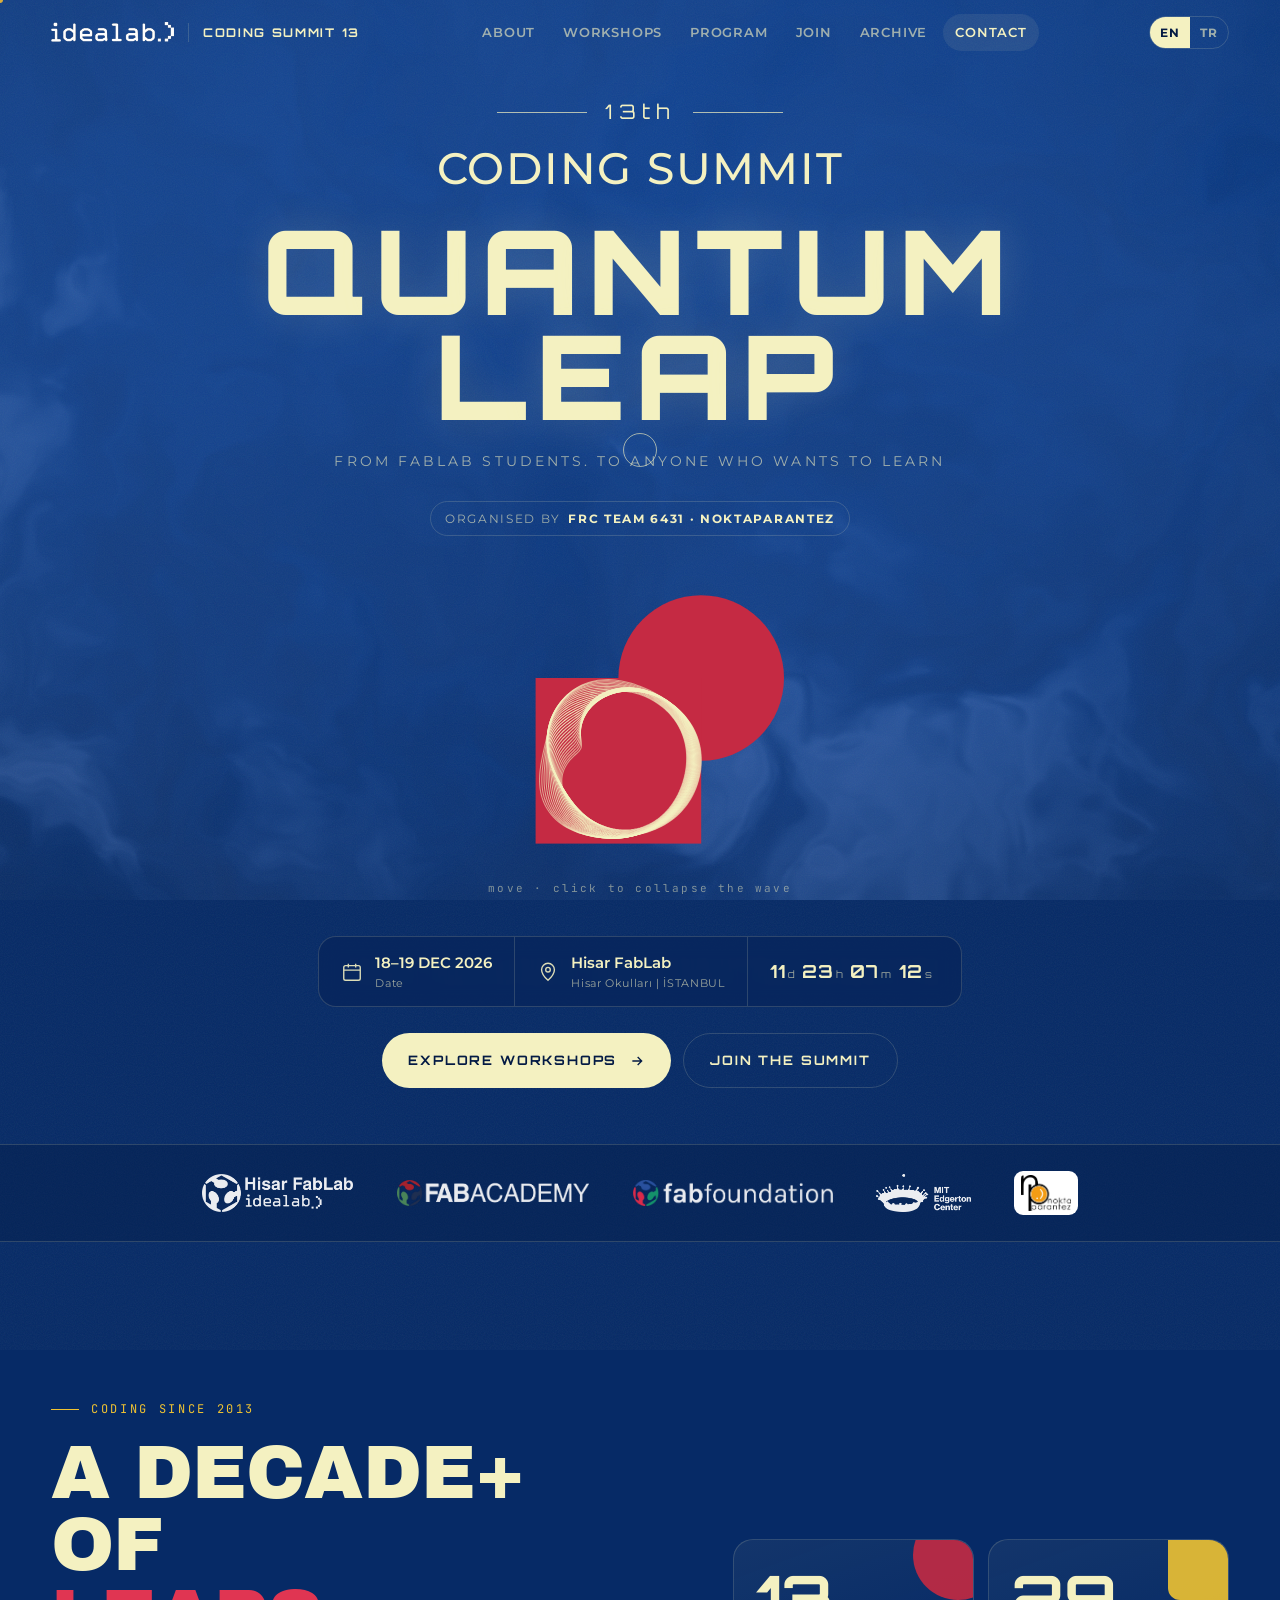
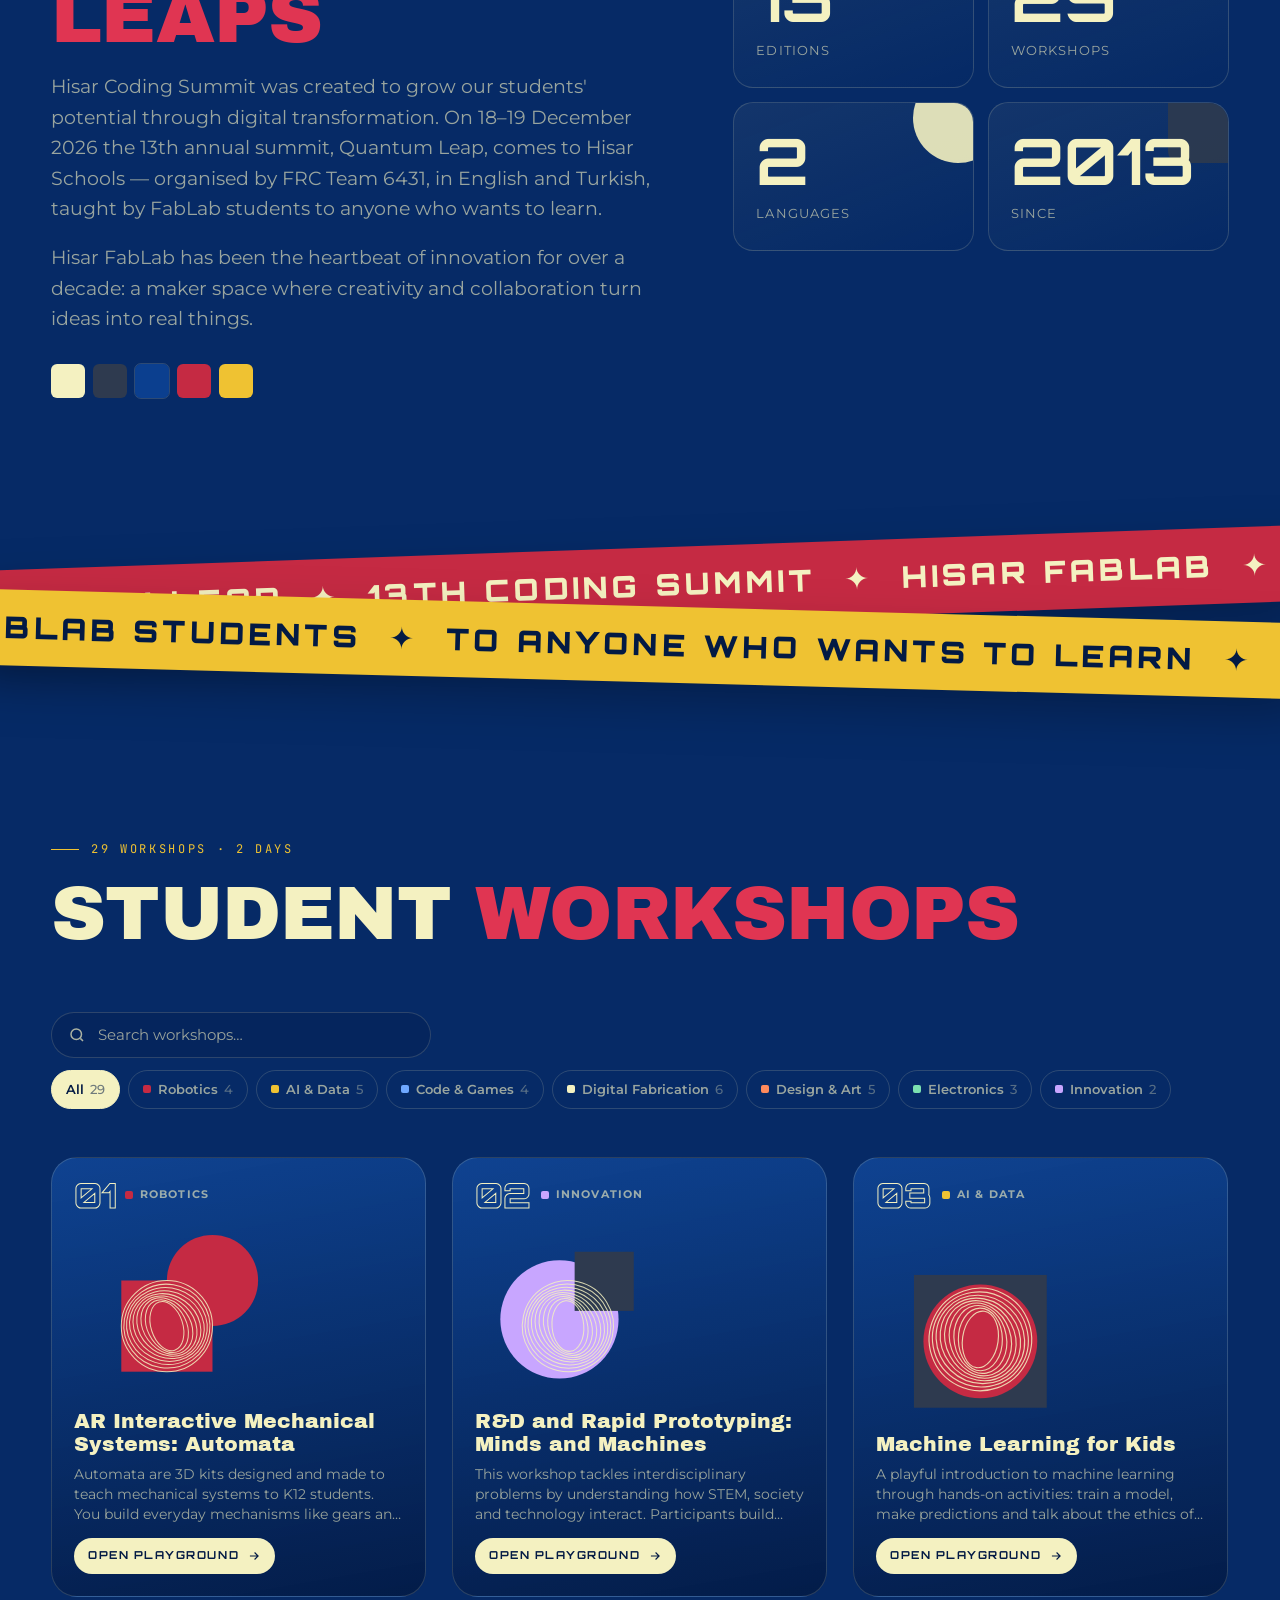
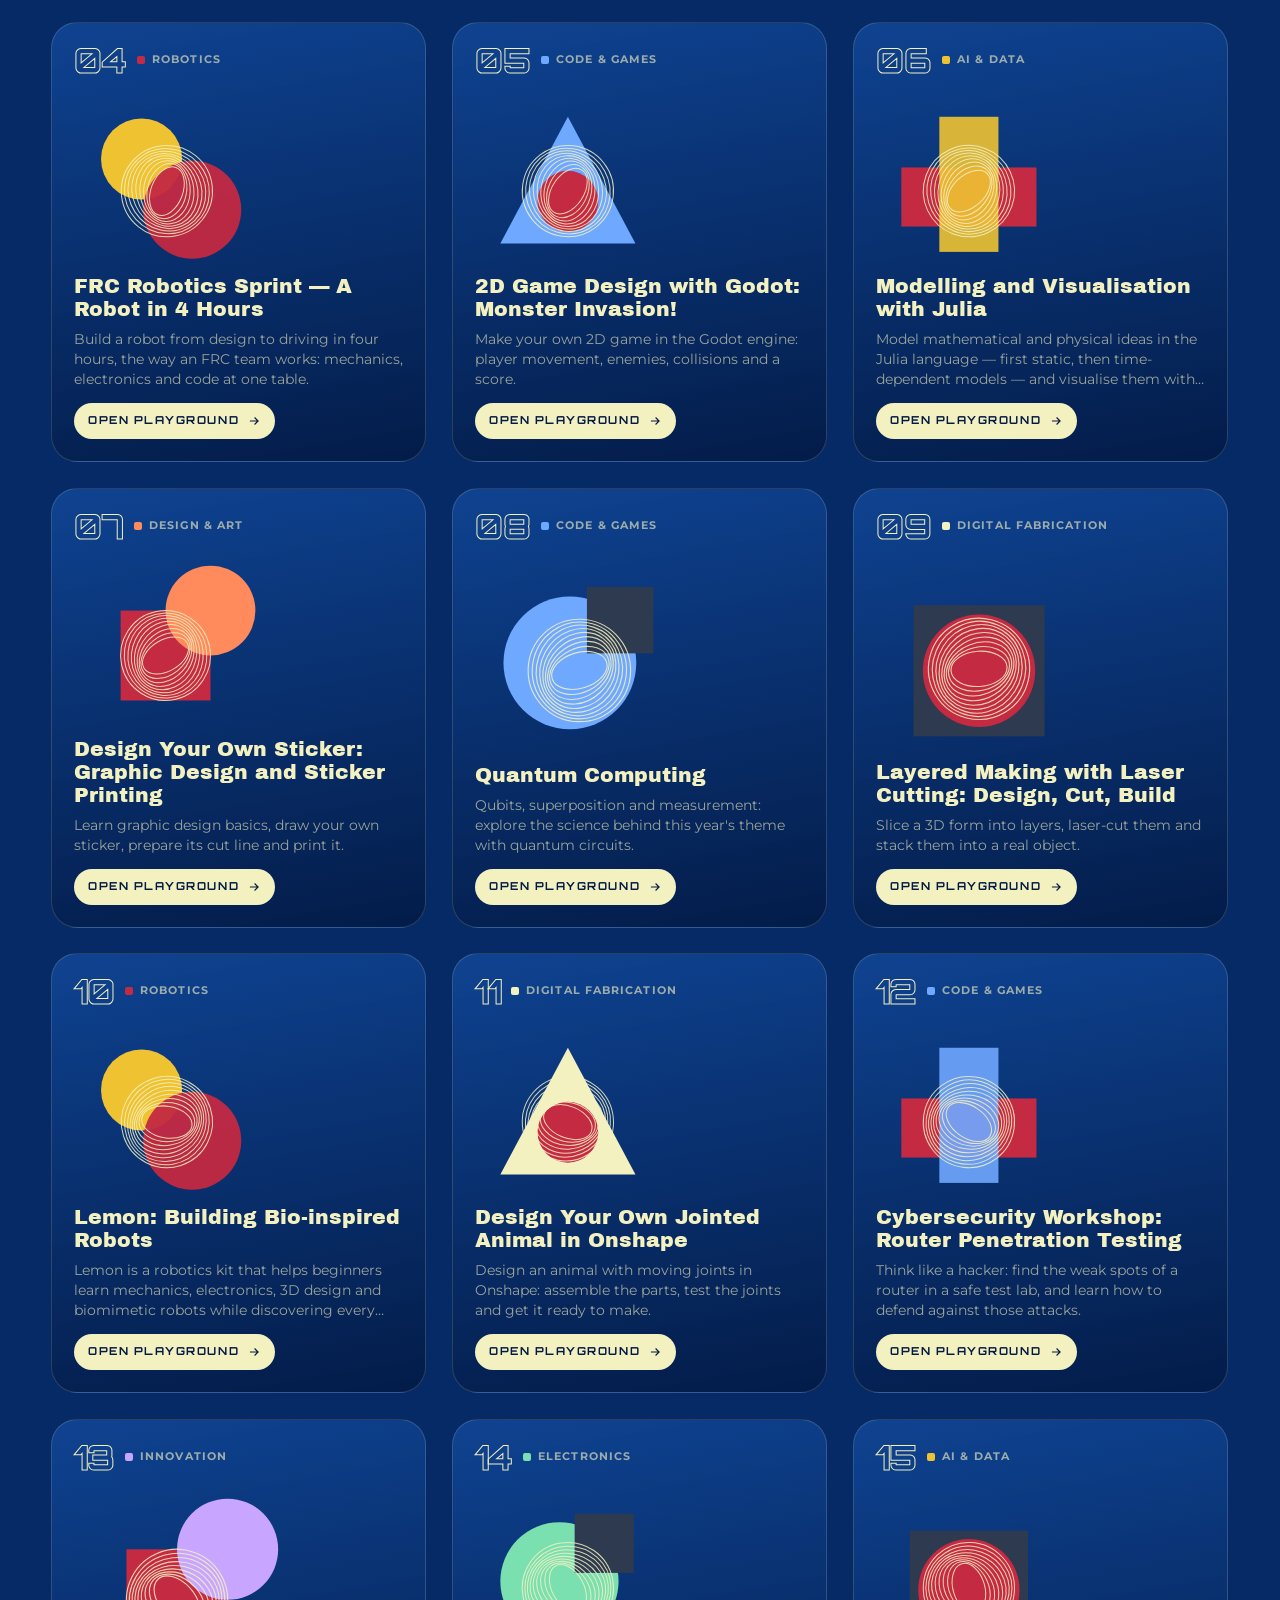
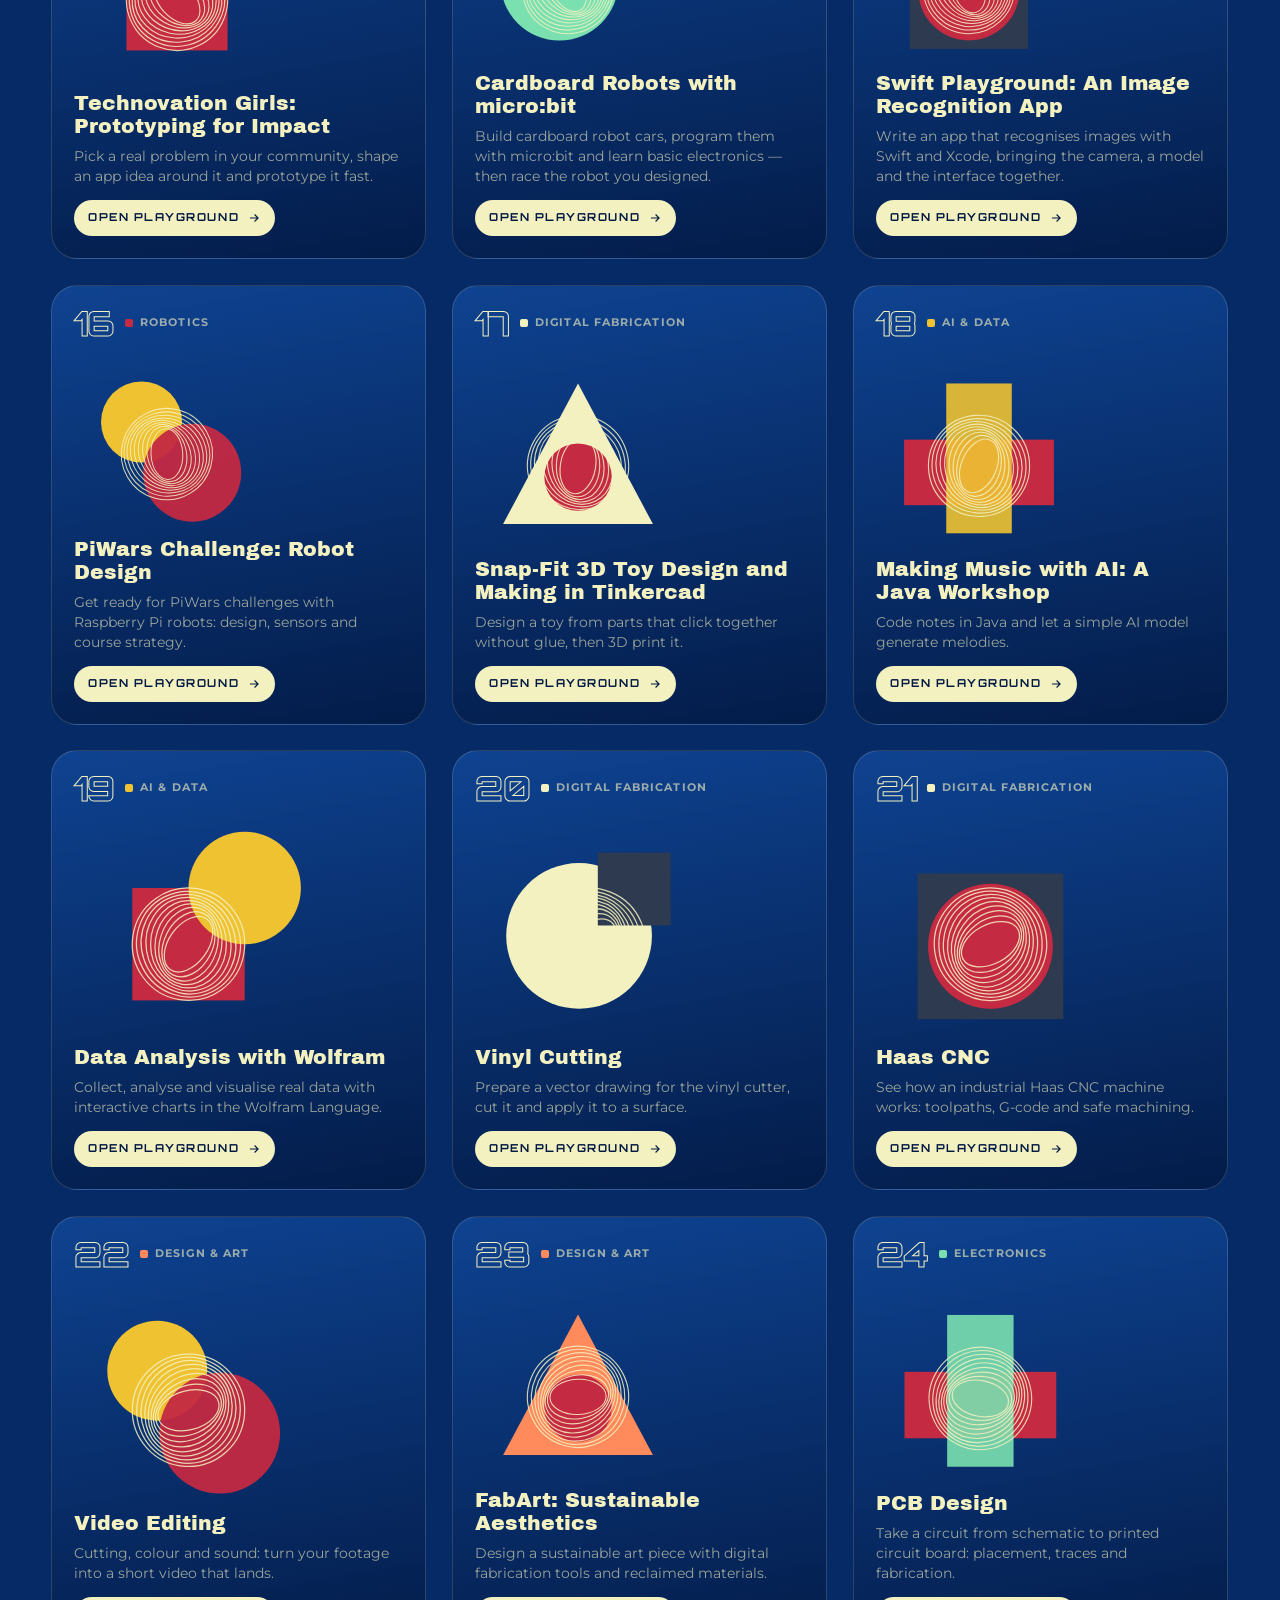
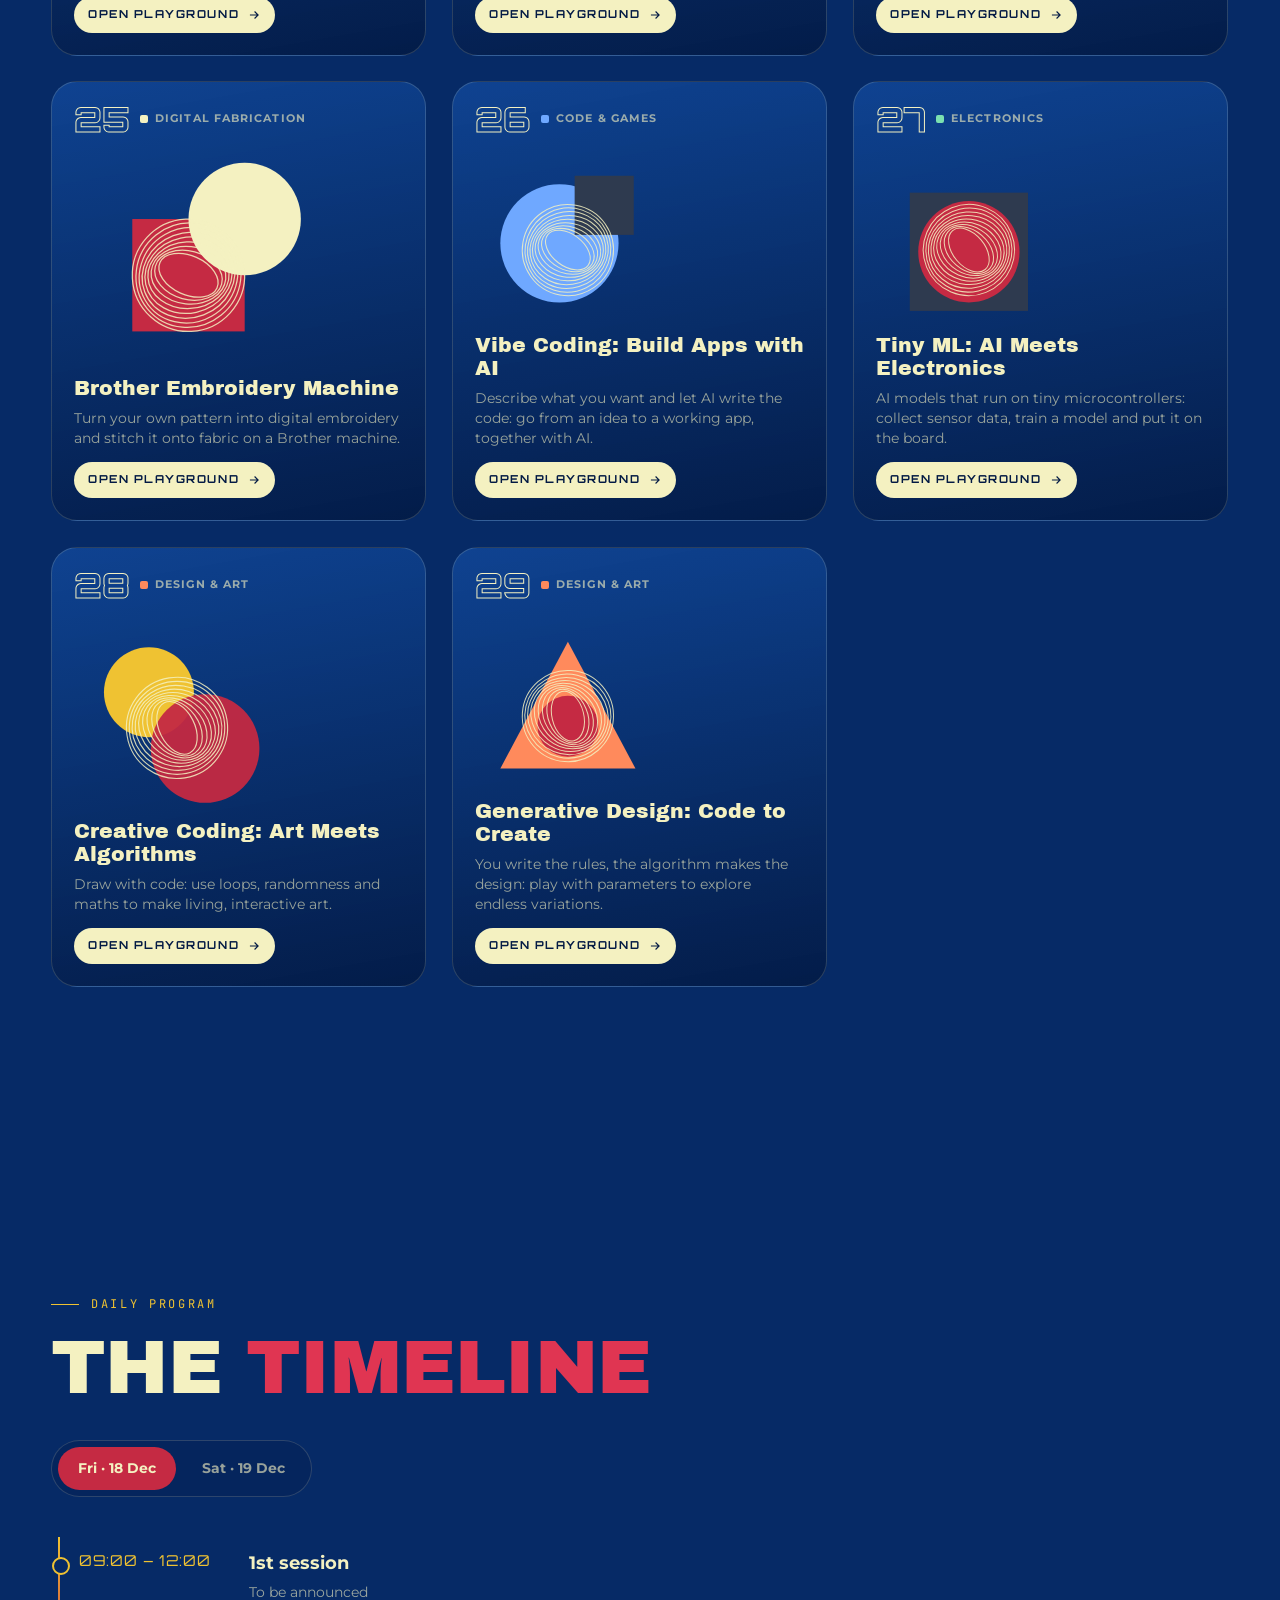
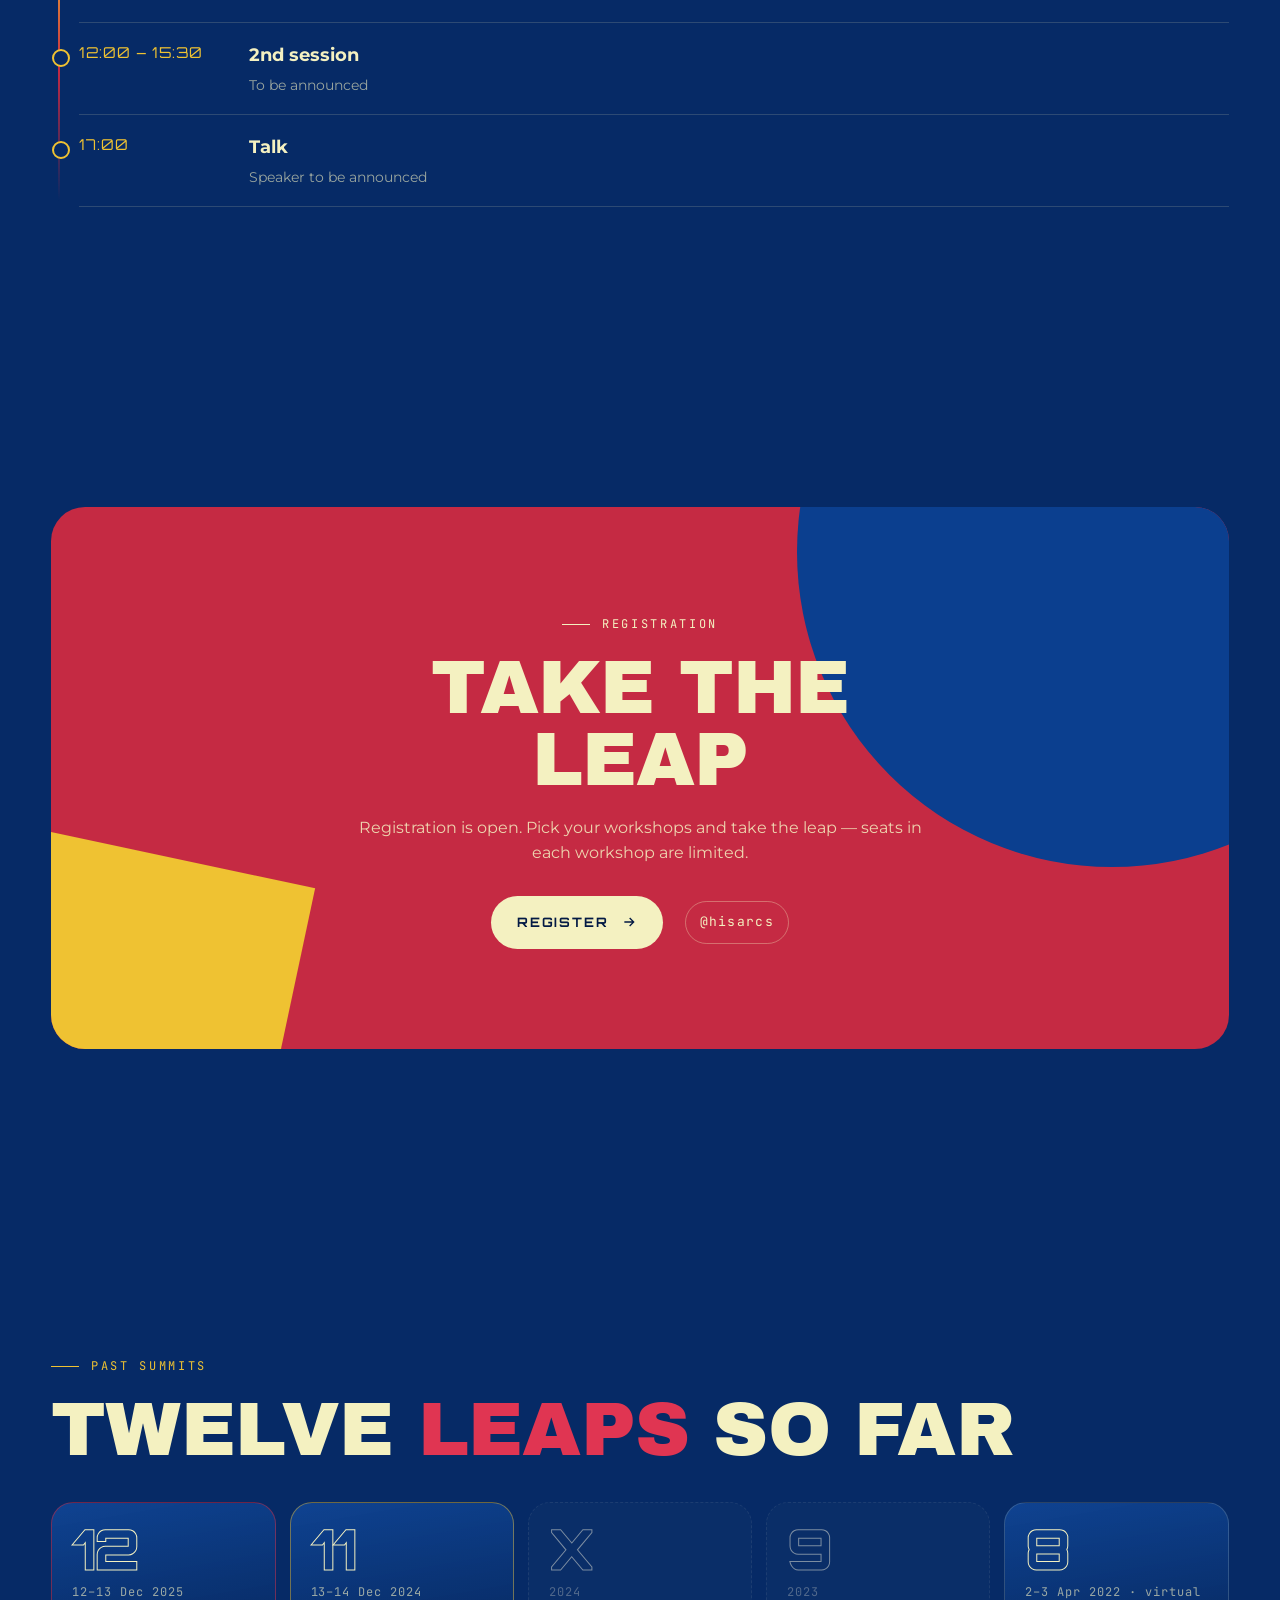
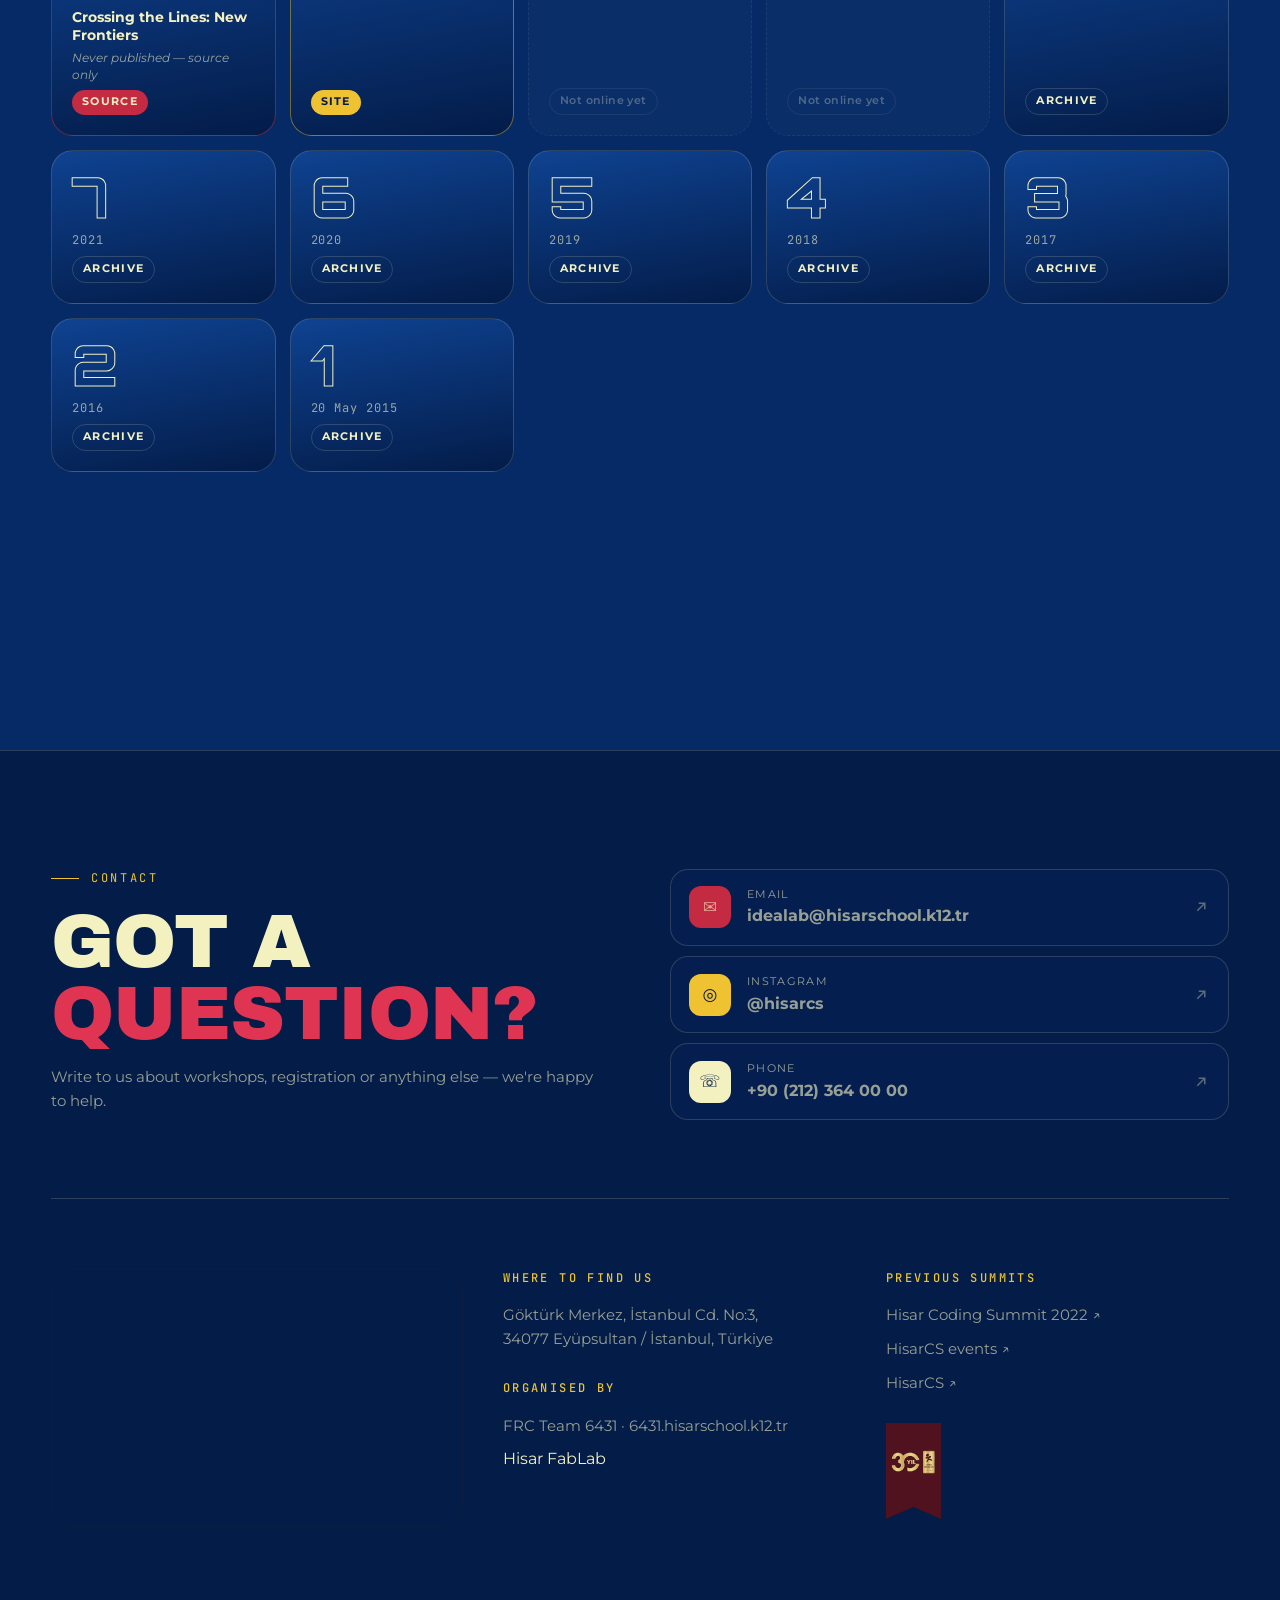
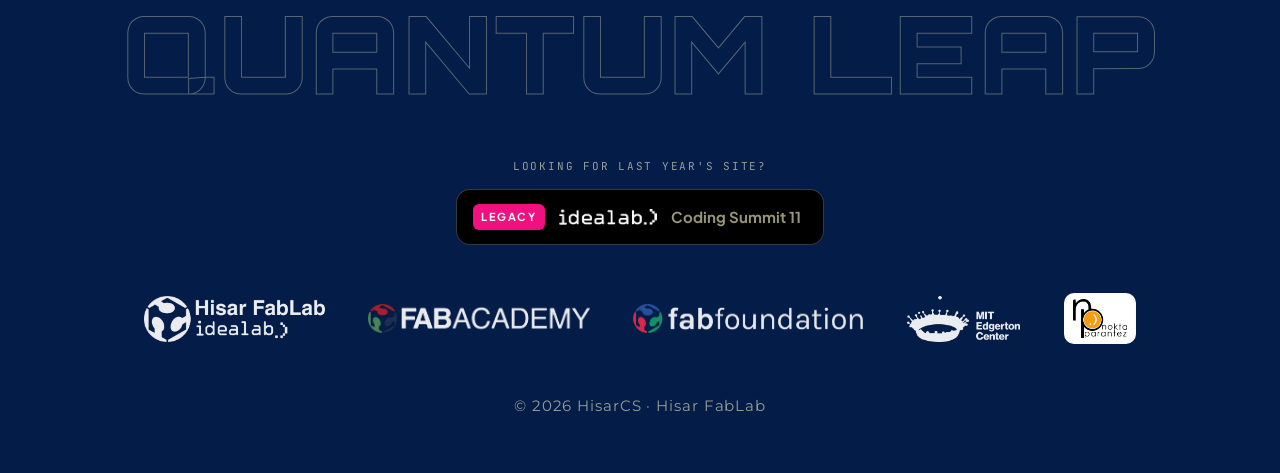
==== commit d61819fa: "Back to idealab: header + legacy wordmark and original Hisar FabLab idealab logo; hero strip now sho" ====
--- a/index.html
+++ b/index.html
@@ -12,8 +12,8 @@
   <link rel="preconnect" href="https://fonts.googleapis.com" />
   <link rel="preconnect" href="https://fonts.gstatic.com" crossorigin />
   <link href="https://fonts.googleapis.com/css2?family=Archivo+Black&family=JetBrains+Mono:wght@400;500&family=Montserrat:wght@300;400;500;600;700&family=Orbitron:wght@500;700;900&family=Plus+Jakarta+Sans:wght@700&display=swap" rel="stylesheet" />
-  <link rel="stylesheet" href="assets/css/style.css?v=b892150" />
-  <link rel="stylesheet" href="assets/css/sections.css?v=b892150" />
+  <link rel="stylesheet" href="assets/css/style.css?v=1029a" />
+  <link rel="stylesheet" href="assets/css/sections.css?v=1029a" />
 </head>
 <body>
   <canvas id="smoke" aria-hidden="true"></canvas>
@@ -23,7 +23,7 @@
 
   <header class="nav" id="nav">
     <a class="nav__brand" href="#top" aria-label="Hisar Coding Summit home">
-      <img src="assets/img/fablab-white.png" alt="fablab" />
+      <img src="assets/img/idealab-white.png" alt="idealab" />
       <span>CODING SUMMIT 13</span>
     </a>
     <nav class="nav__links" id="navlinks">
@@ -88,11 +88,11 @@
     <!-- PARTNERS -->
     <div class="partners">
       <div class="wrap">
-        <span class="p"><img src="assets/img/fablab-white.png" alt="" />Hisar FabLab</span>
-        <span class="p"><i class="dot" style="background:var(--red)"></i>Fab Academy</span>
-        <span class="p"><i class="dot" style="background:var(--yellow)"></i>Fab Foundation</span>
-        <span class="p"><i class="dot" style="background:var(--cream)"></i>MIT Edgerton Center</span>
-        <a class="p" id="frcStrip" href="#" target="_blank" rel="noopener"><i class="dot" style="background:var(--red);border-radius:50%"></i>FRC 6431</a>
+        <img class="pl" src="assets/img/partners/hisar-fablab.png" alt="Hisar FabLab idealab" />
+        <img class="pl pl--sm" src="assets/img/partners/fab-academy.png" alt="Fab Academy" />
+        <img class="pl pl--sm" src="assets/img/partners/fab-foundation.png" alt="Fab Foundation" />
+        <img class="pl" src="assets/img/partners/mit-edgerton.png" alt="MIT Edgerton Center" />
+        <a class="pl-link" id="frcStrip" href="#" target="_blank" rel="noopener"><img class="pl pl--chip" src="assets/img/partners/first.png" alt="FRC Team 6431 NoktaParantez" /></a>
       </div>
     </div>
 
@@ -226,7 +226,7 @@
         <small data-i18n="ft.legacy">Looking for last year's site?</small>
         <a class="legacy__btn" id="legacyBtn" href="legacy/">
           <span class="badge">LEGACY</span>
-          <img src="assets/img/fablab-white.png" alt="" />
+          <img src="assets/img/idealab-white.png" alt="" />
           <span>Coding Summit 11</span>
         </a>
         <div class="logos" id="logoRow">
@@ -257,8 +257,8 @@
 
   <div class="rewind" id="rewind" aria-hidden="true"><span>◂◂ REWINDING TO CODING SUMMIT 11</span></div>
 
-  <script src="assets/js/data.js?v=b892150"></script>
-  <script src="assets/js/playgrounds.js?v=b892150"></script>
-  <script src="assets/js/main.js?v=b892150"></script>
+  <script src="assets/js/data.js?v=1029a"></script>
+  <script src="assets/js/playgrounds.js?v=1029a"></script>
+  <script src="assets/js/main.js?v=1029a"></script>
 </body>
 </html>
--- a/assets/css/style.css
+++ b/assets/css/style.css
@@ -456,3 +456,11 @@
   *, *::before, *::after { animation-duration: .01ms !important; animation-iteration-count: 1 !important; transition-duration: .01ms !important; }
   .reveal { opacity: 1; transform: none; }
 }
+
+/* partner logo strip under the hero */
+.partners .pl { height: clamp(26px, 3vw, 40px); width: auto; opacity: .92; flex: none; }
+.partners .pl--sm { height: clamp(18px, 2vw, 26px); }
+.partners .pl--chip { height: clamp(30px, 3.4vw, 44px); background: #fff; padding: 4px 7px; border-radius: 9px; opacity: 1; }
+.partners .pl-link { display: inline-flex; transition: transform .2s; }
+.partners .pl-link:hover { transform: translateY(-2px); }
+@media (max-width: 600px) { .partners .wrap { gap: 16px 22px; } }
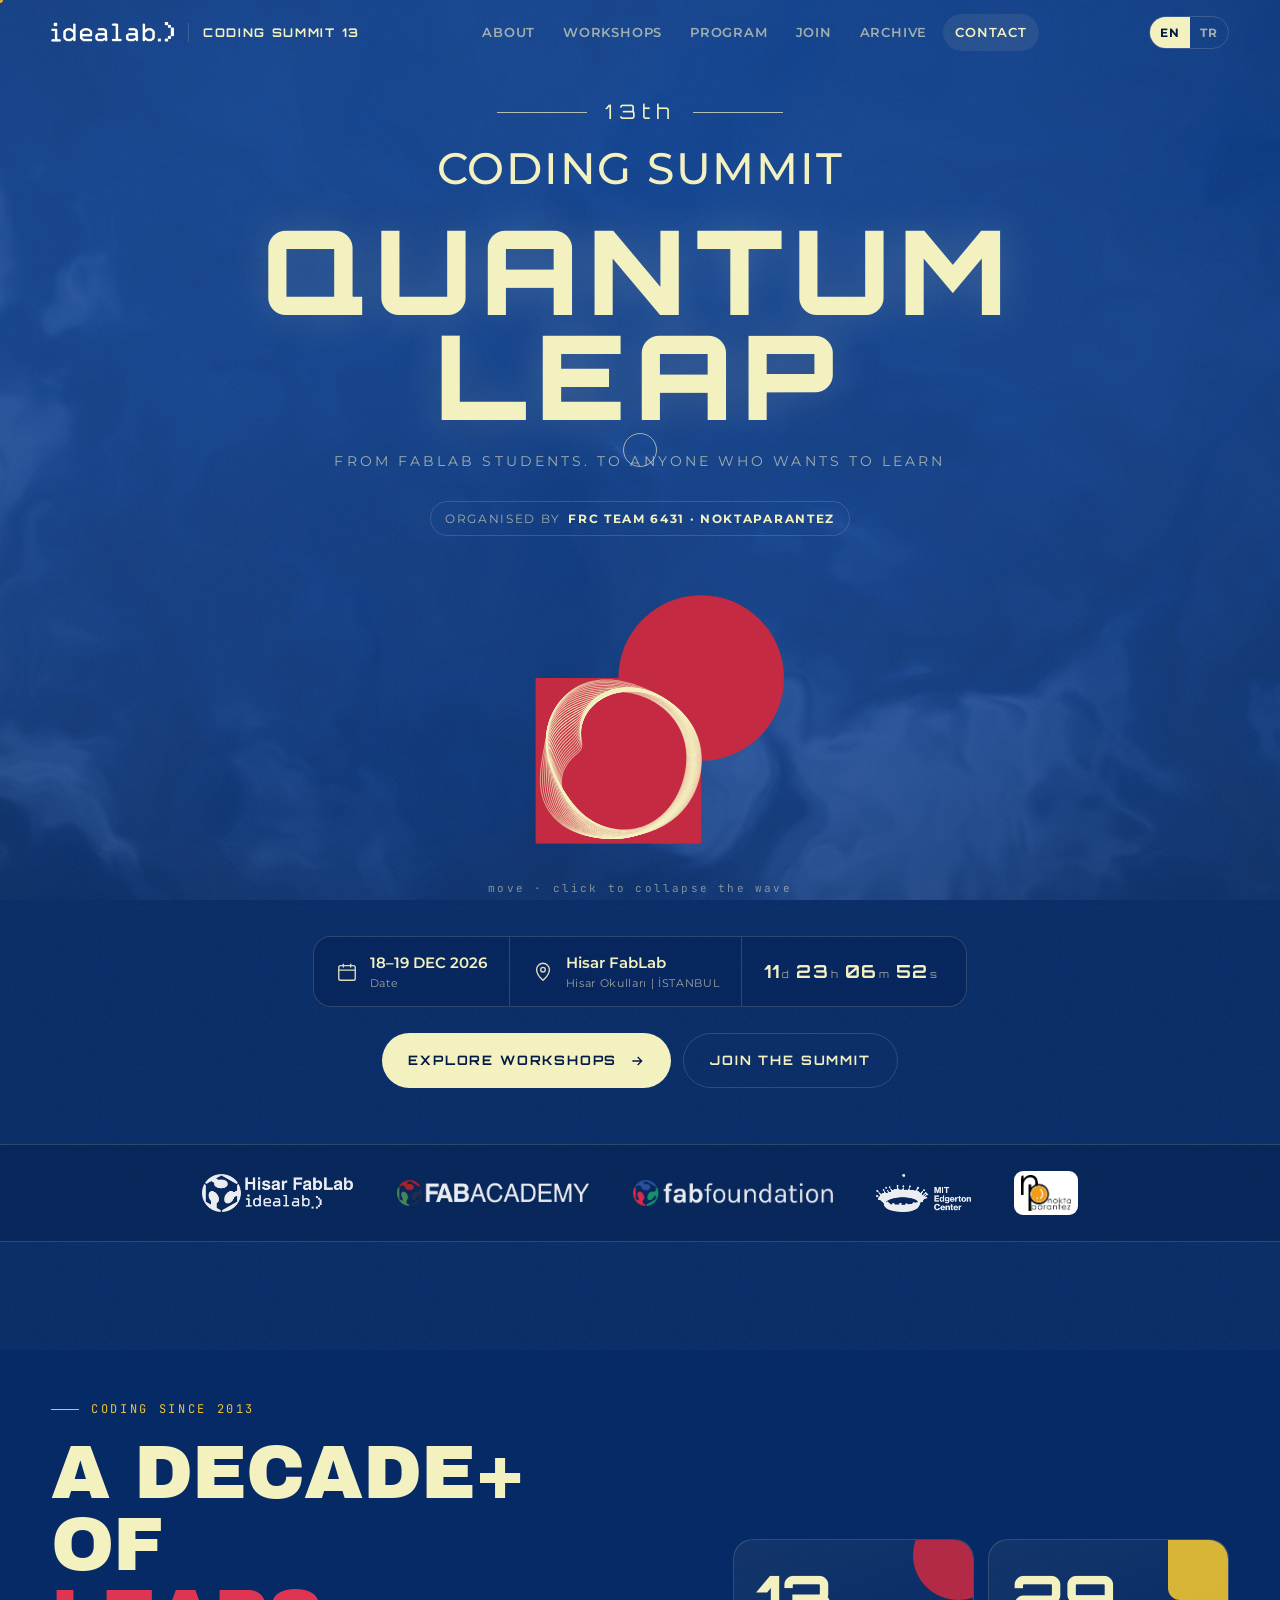
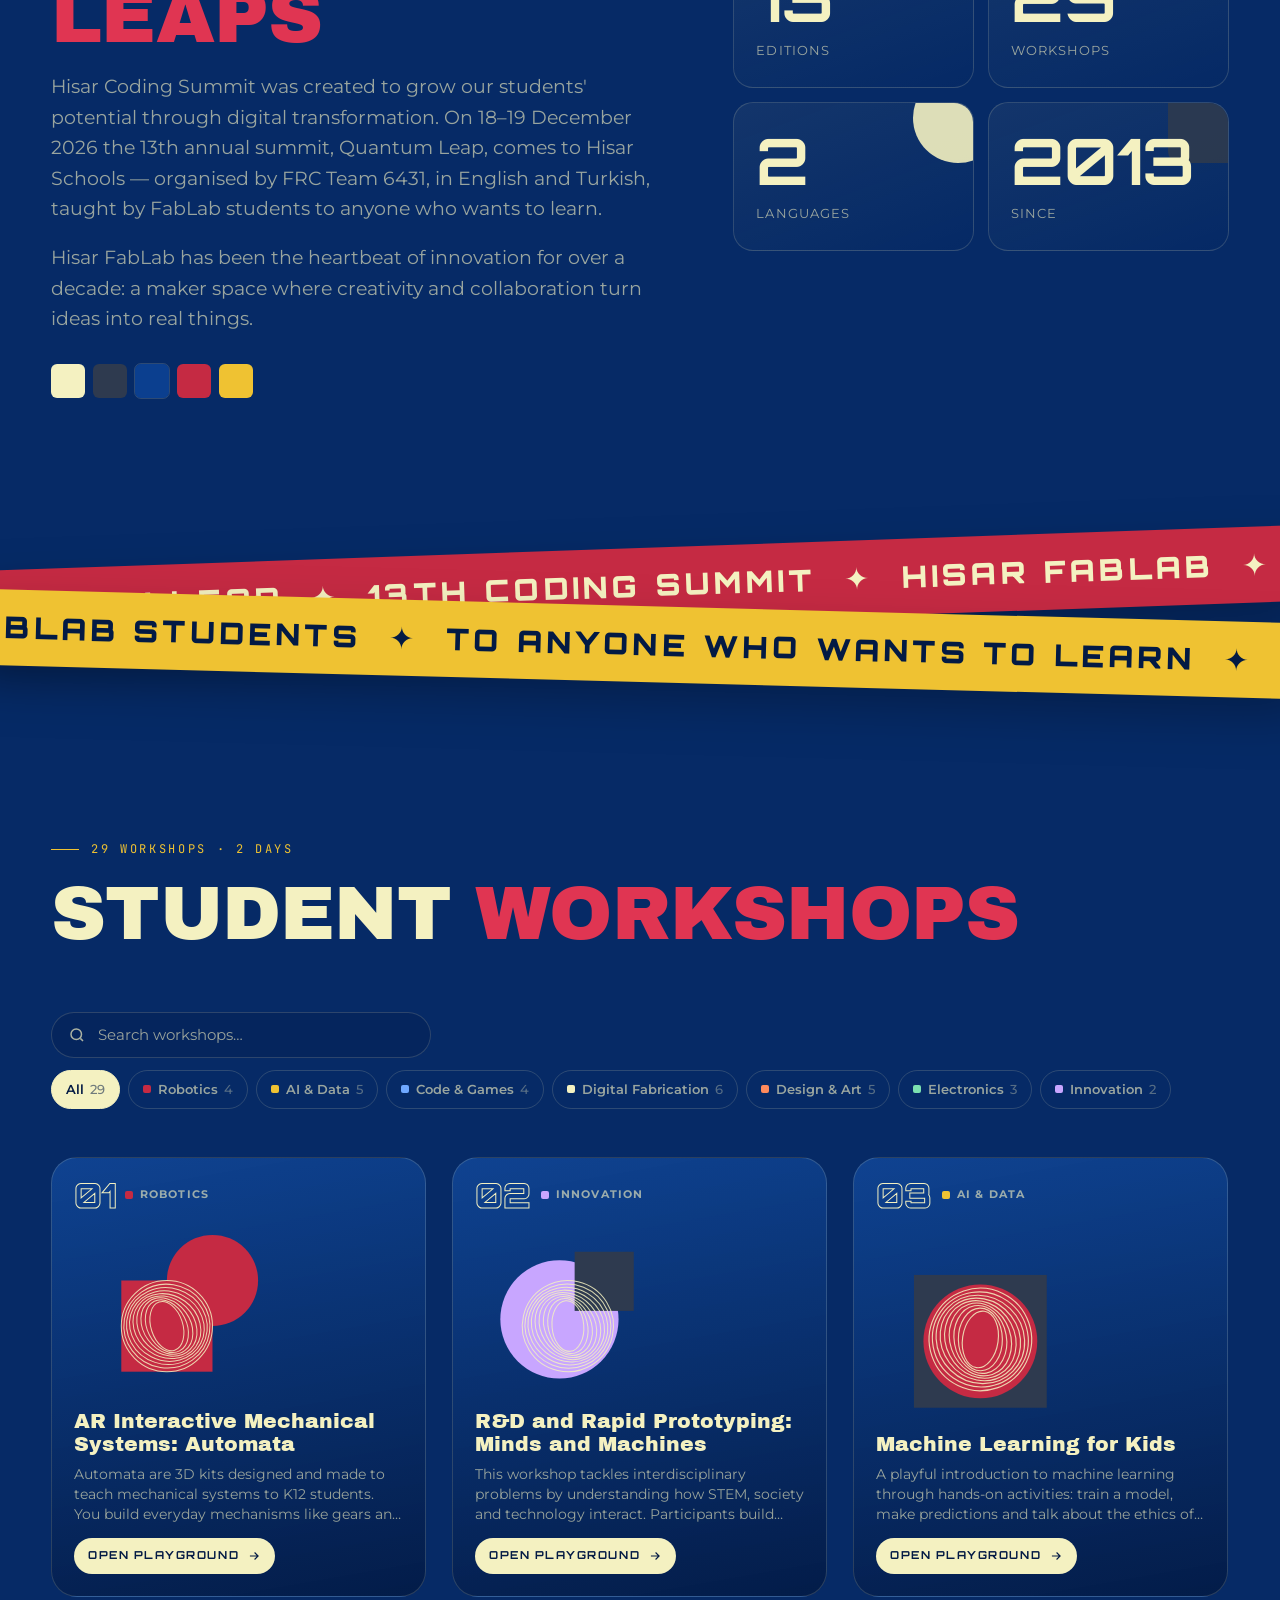
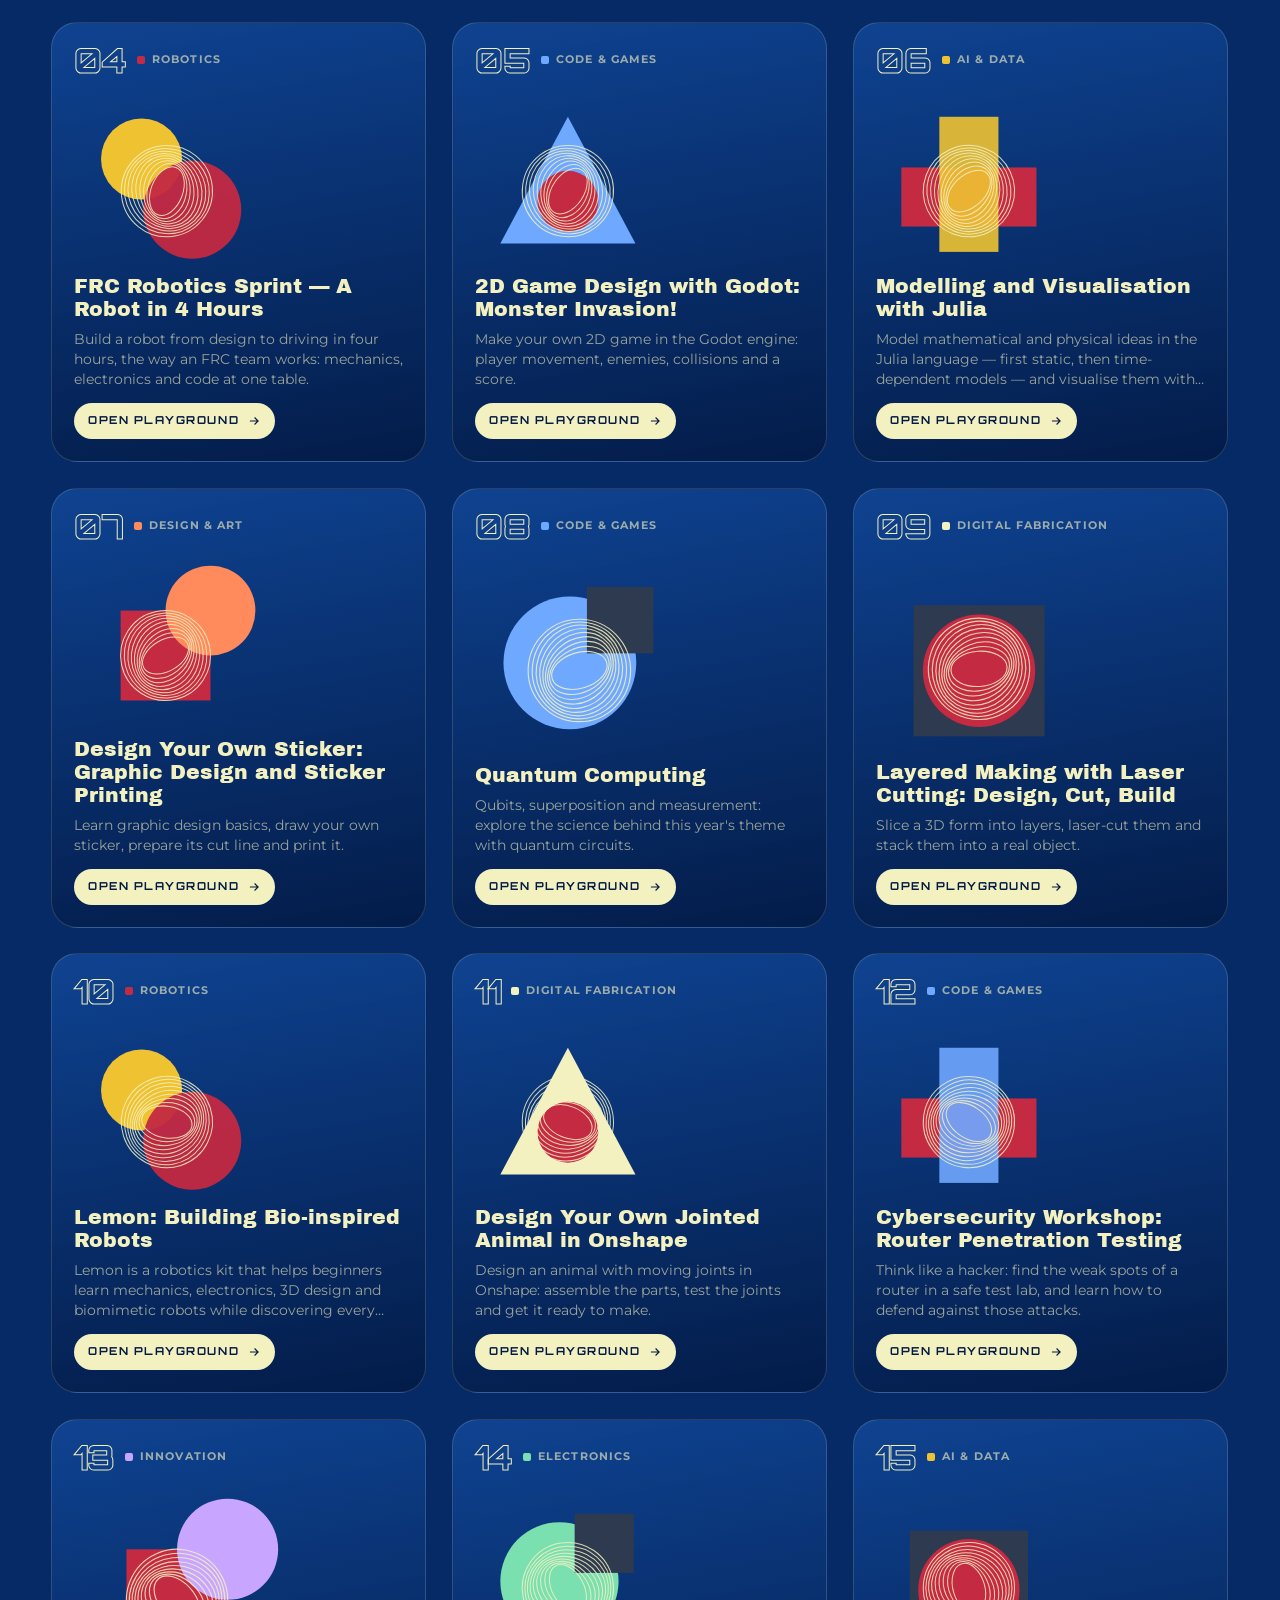
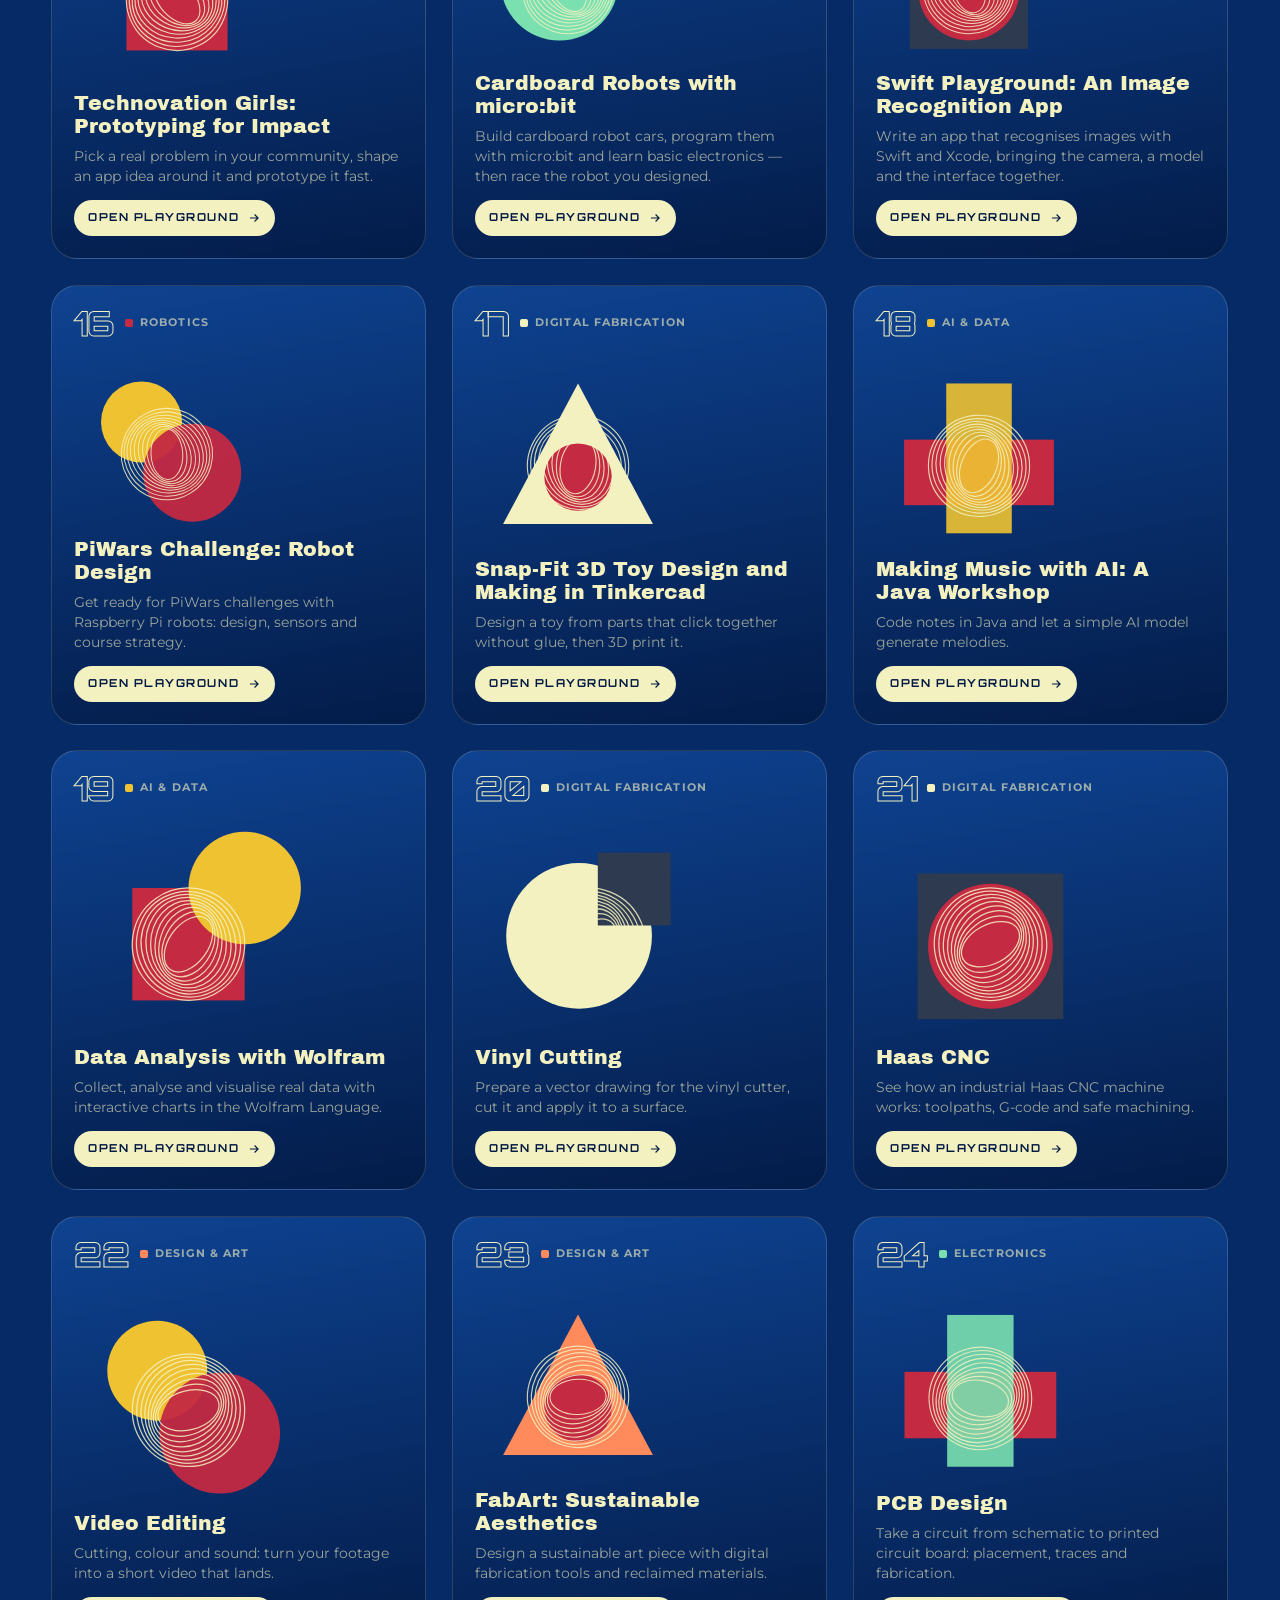
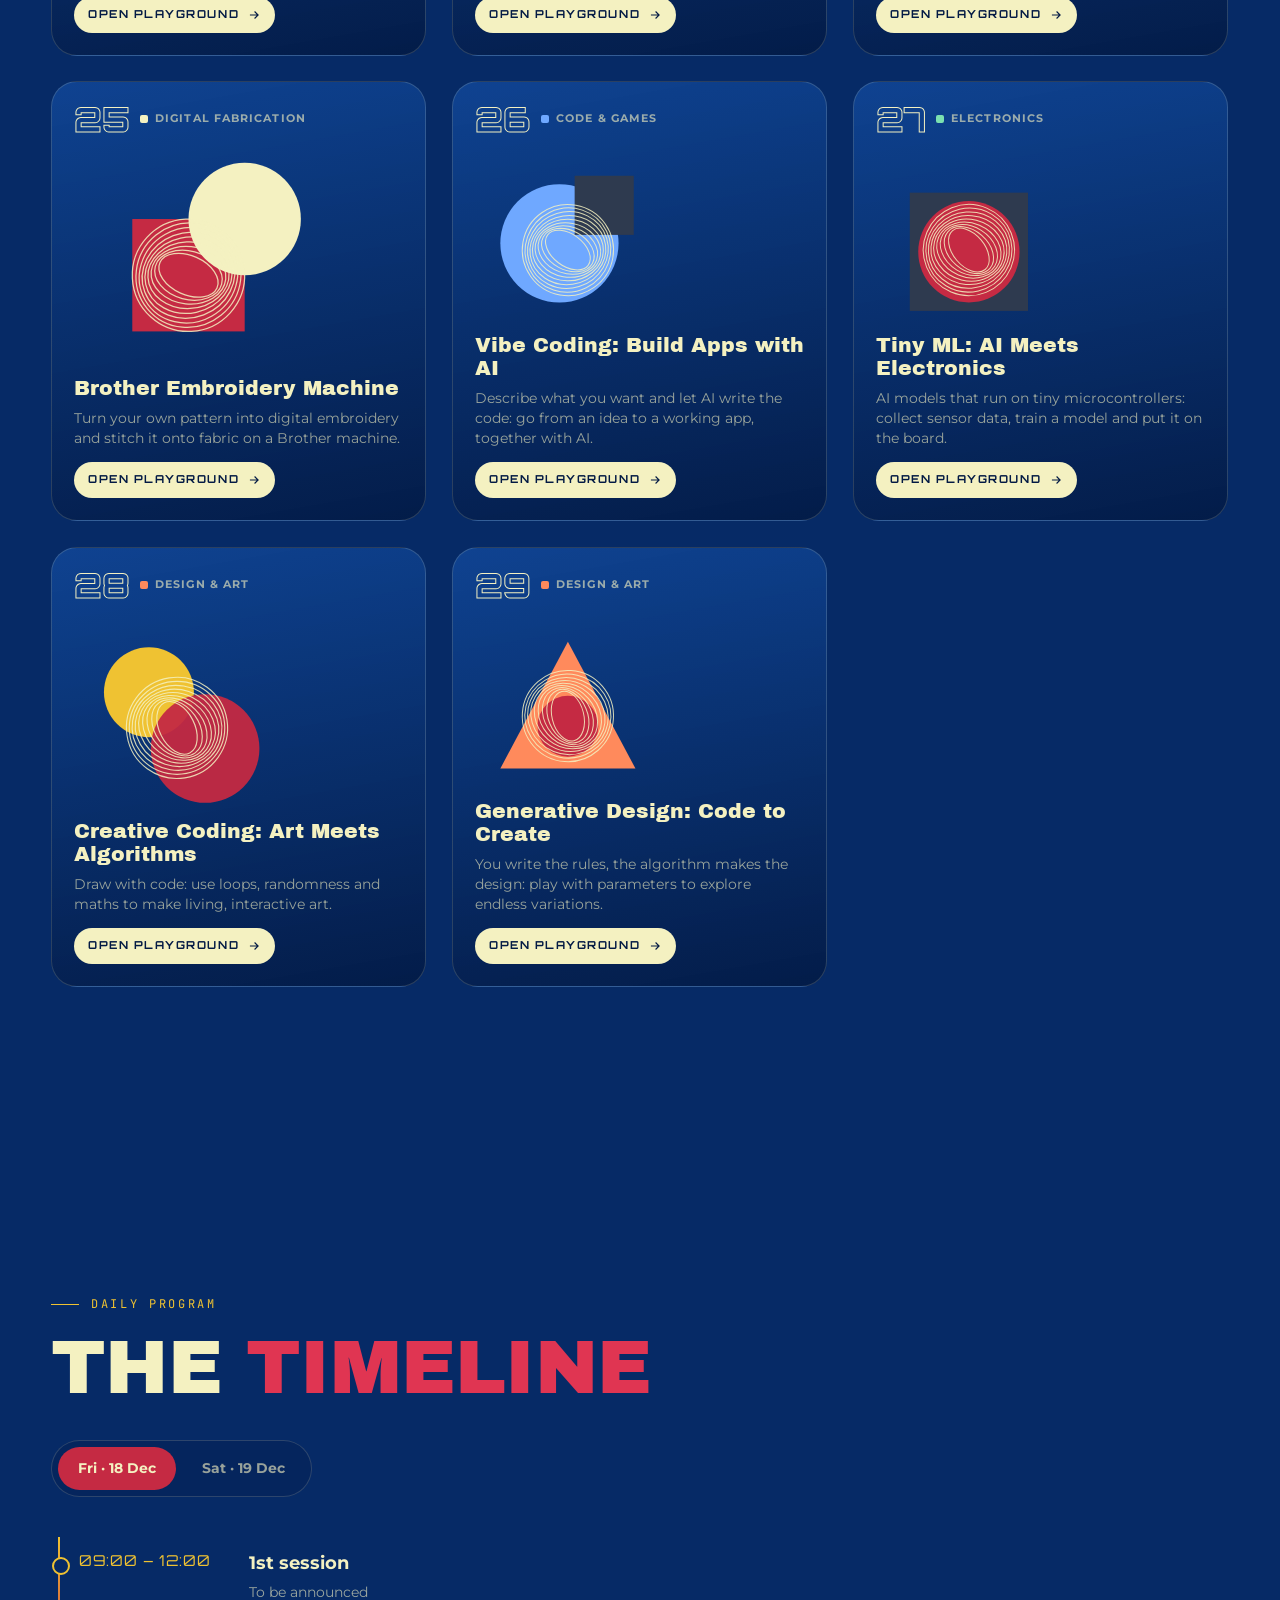
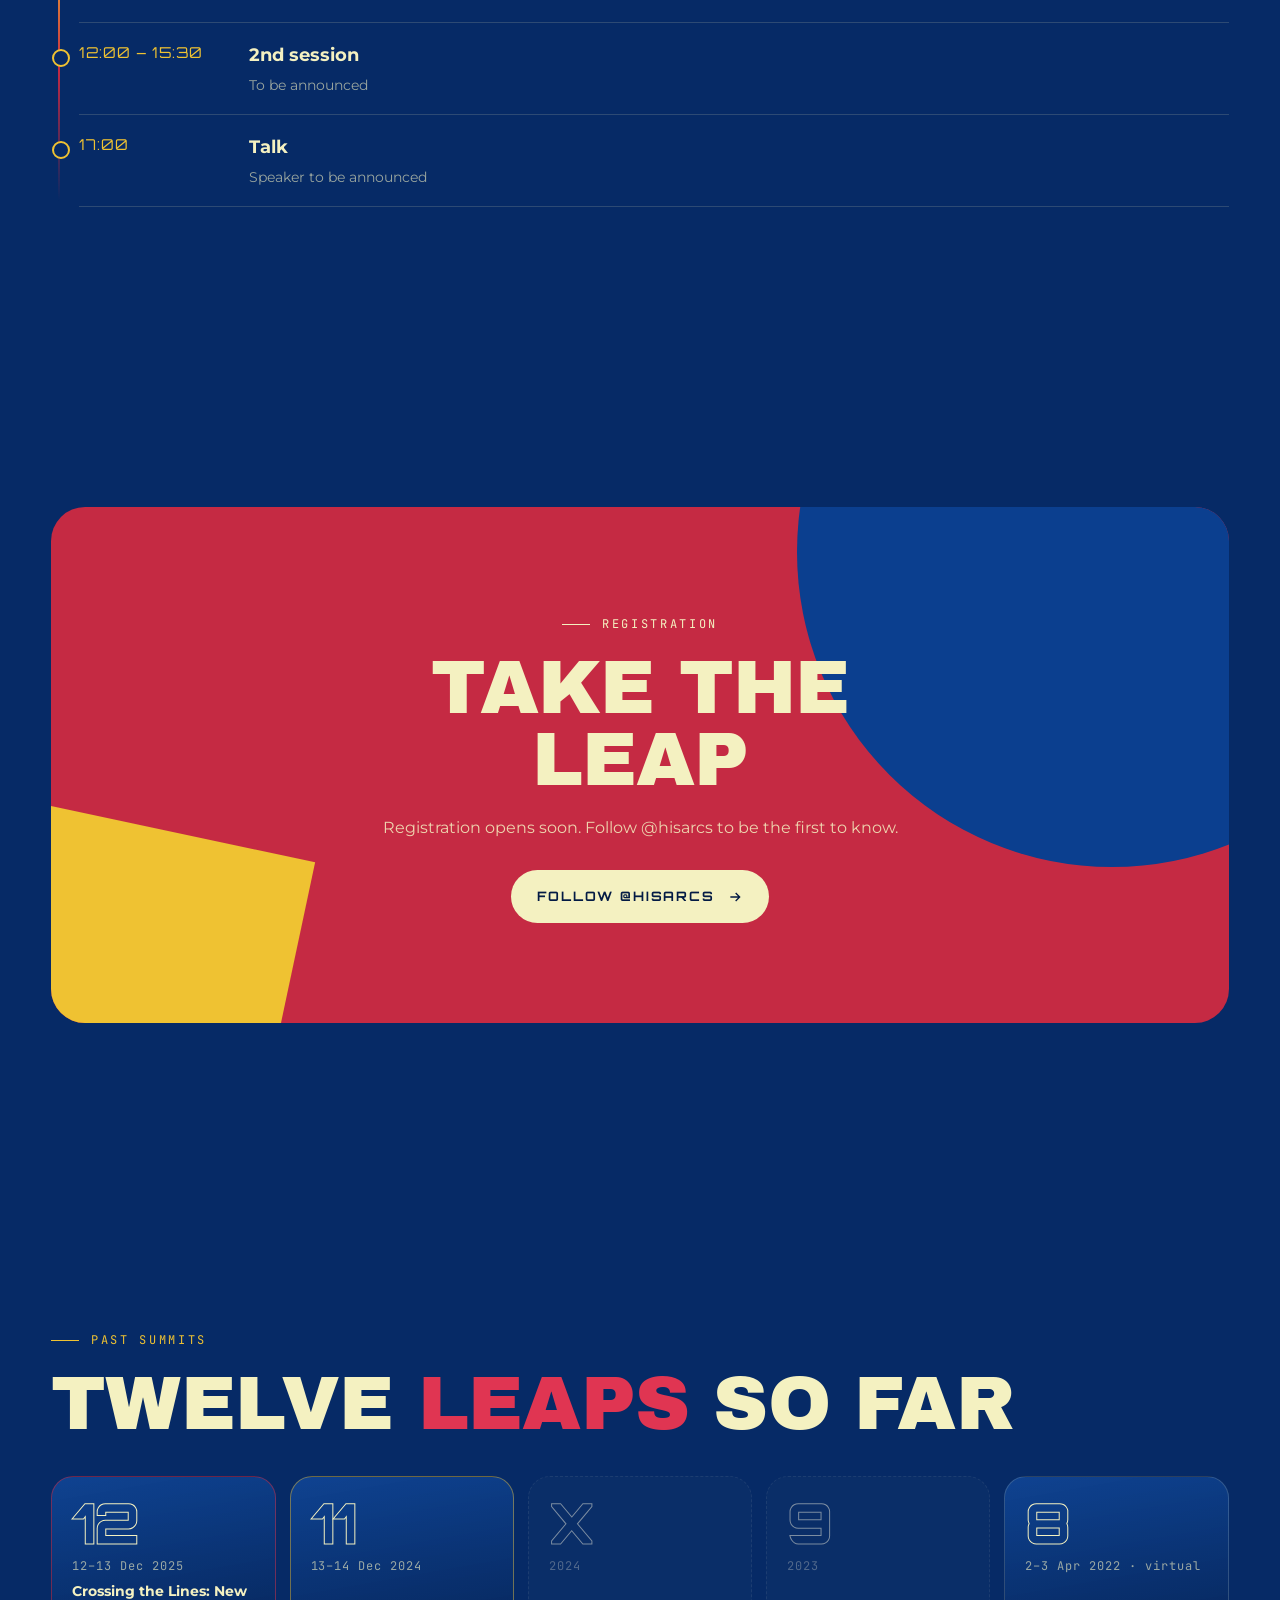
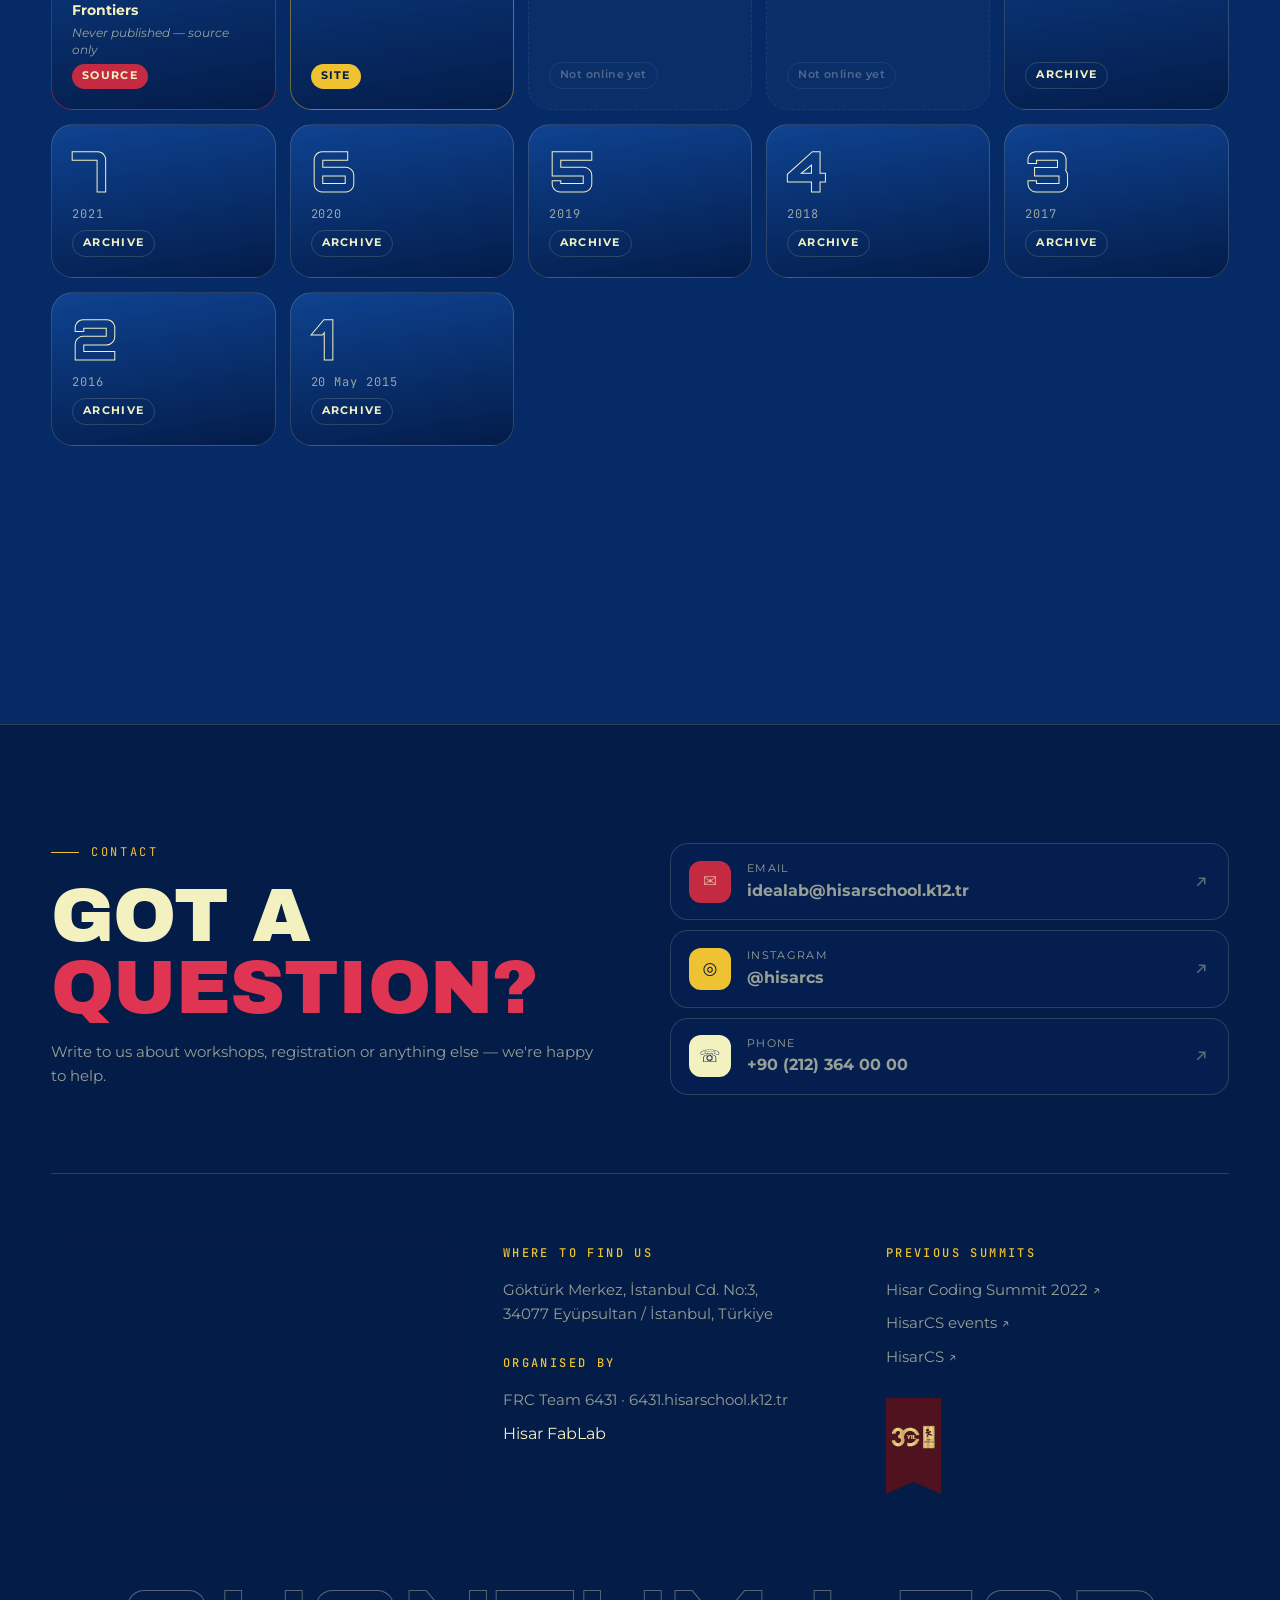
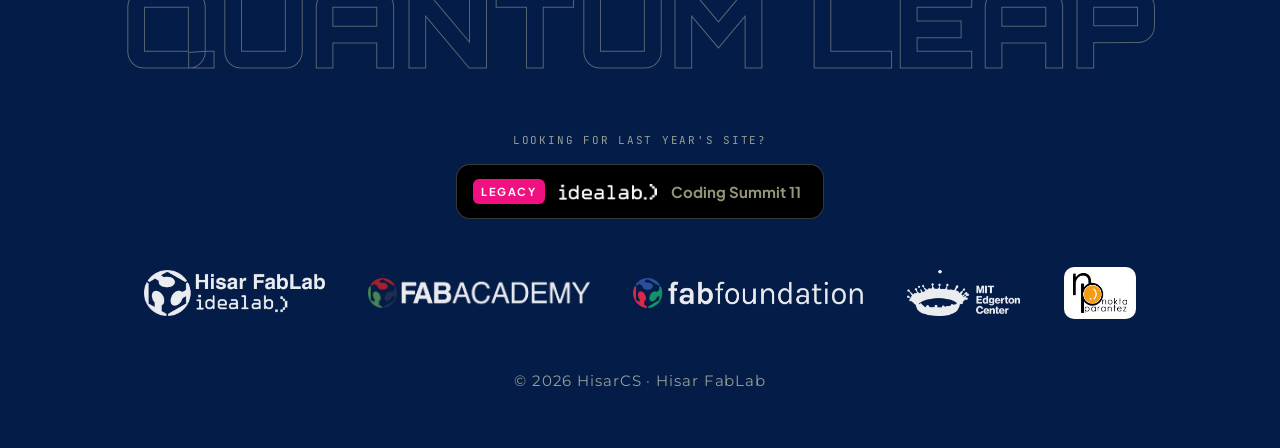
==== commit e77ba61e: "Registration switched off (registrationOpen:false): Join shows Follow @hisarcs, register.html redire" ====
--- a/index.html
+++ b/index.html
@@ -12,8 +12,8 @@
   <link rel="preconnect" href="https://fonts.googleapis.com" />
   <link rel="preconnect" href="https://fonts.gstatic.com" crossorigin />
   <link href="https://fonts.googleapis.com/css2?family=Archivo+Black&family=JetBrains+Mono:wght@400;500&family=Montserrat:wght@300;400;500;600;700&family=Orbitron:wght@500;700;900&family=Plus+Jakarta+Sans:wght@700&display=swap" rel="stylesheet" />
-  <link rel="stylesheet" href="assets/css/style.css?v=1029a" />
-  <link rel="stylesheet" href="assets/css/sections.css?v=1029a" />
+  <link rel="stylesheet" href="assets/css/style.css?v=1103a" />
+  <link rel="stylesheet" href="assets/css/sections.css?v=1103a" />
 </head>
 <body>
   <canvas id="smoke" aria-hidden="true"></canvas>
@@ -166,8 +166,8 @@
           <h2 class="h2" data-i18n-html="join.title">Take the<br>leap</h2>
           <p id="joinText" data-i18n="join.soon">Registration opens soon. Follow @hisarcs to be the first to know.</p>
           <div class="join__cta">
-            <a class="btn" id="joinBtn" href="register.html">
-              <span id="joinBtnText" data-i18n="join.register">Register</span>
+            <a class="btn" id="joinBtn" href="https://www.instagram.com/hisarcs/" target="_blank" rel="noopener">
+              <span id="joinBtnText" data-i18n="join.follow">Follow @hisarcs</span>
               <svg viewBox="0 0 24 24" fill="none" stroke="currentColor" stroke-width="2"><path d="M5 12h14M13 6l6 6-6 6"/></svg>
             </a>
             <a class="join__ig" href="https://www.instagram.com/hisarcs/" target="_blank" rel="noopener">@hisarcs</a>
@@ -257,8 +257,8 @@
 
   <div class="rewind" id="rewind" aria-hidden="true"><span>◂◂ REWINDING TO CODING SUMMIT 11</span></div>
 
-  <script src="assets/js/data.js?v=1029a"></script>
-  <script src="assets/js/playgrounds.js?v=1029a"></script>
-  <script src="assets/js/main.js?v=1029a"></script>
+  <script src="assets/js/data.js?v=1103a"></script>
+  <script src="assets/js/playgrounds.js?v=1103a"></script>
+  <script src="assets/js/main.js?v=1103a"></script>
 </body>
 </html>
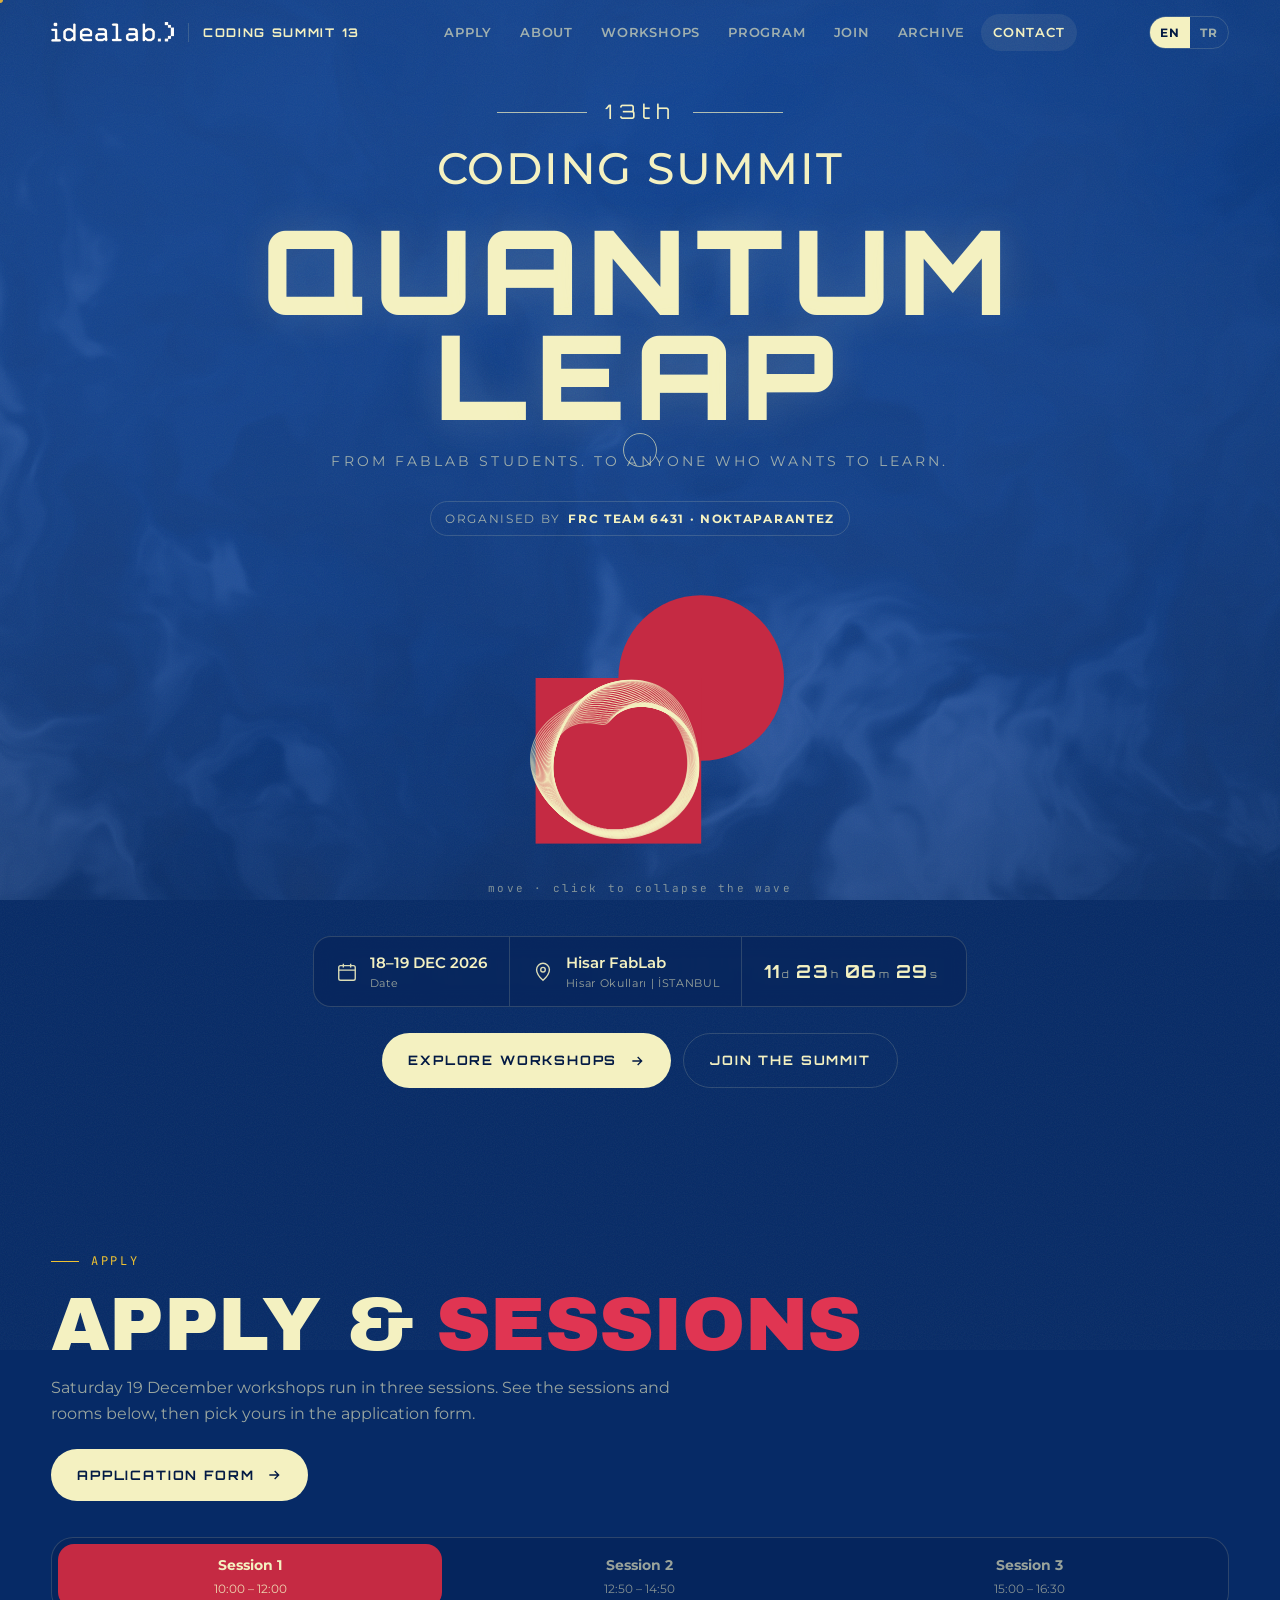
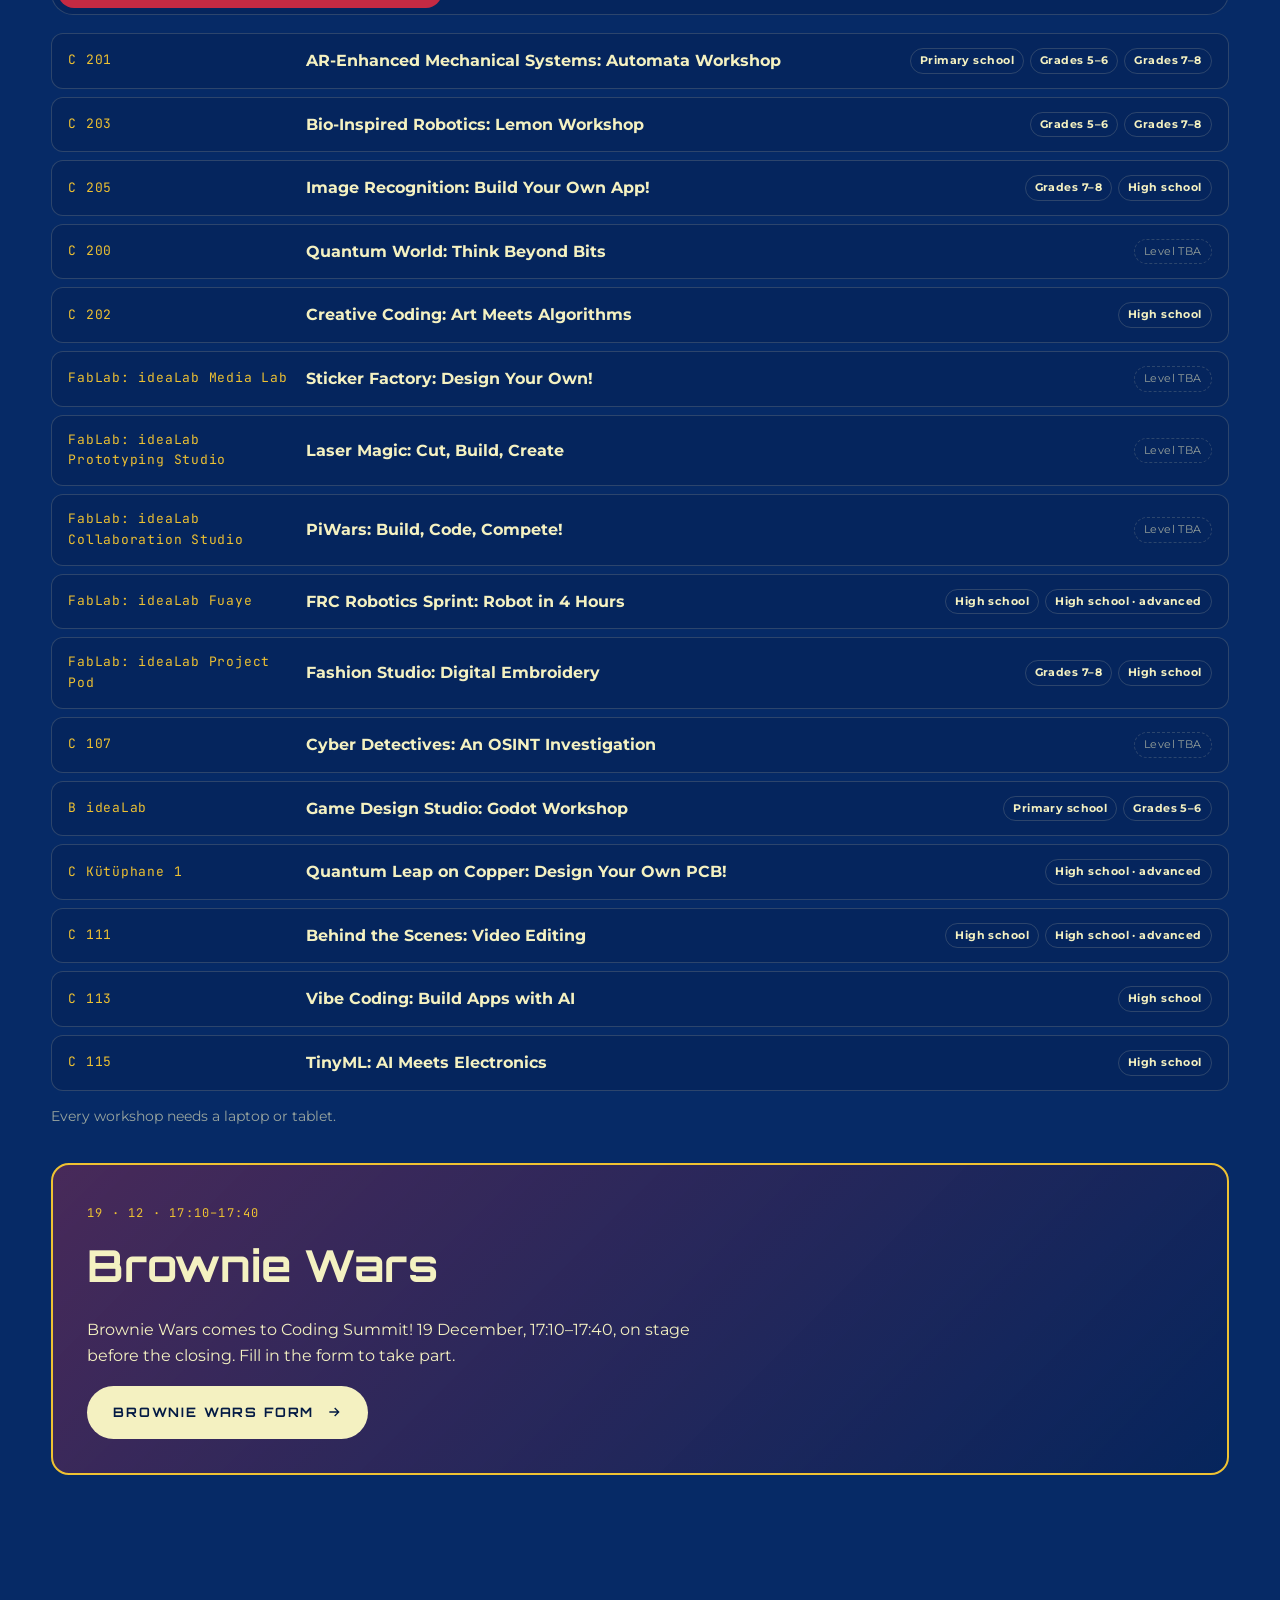
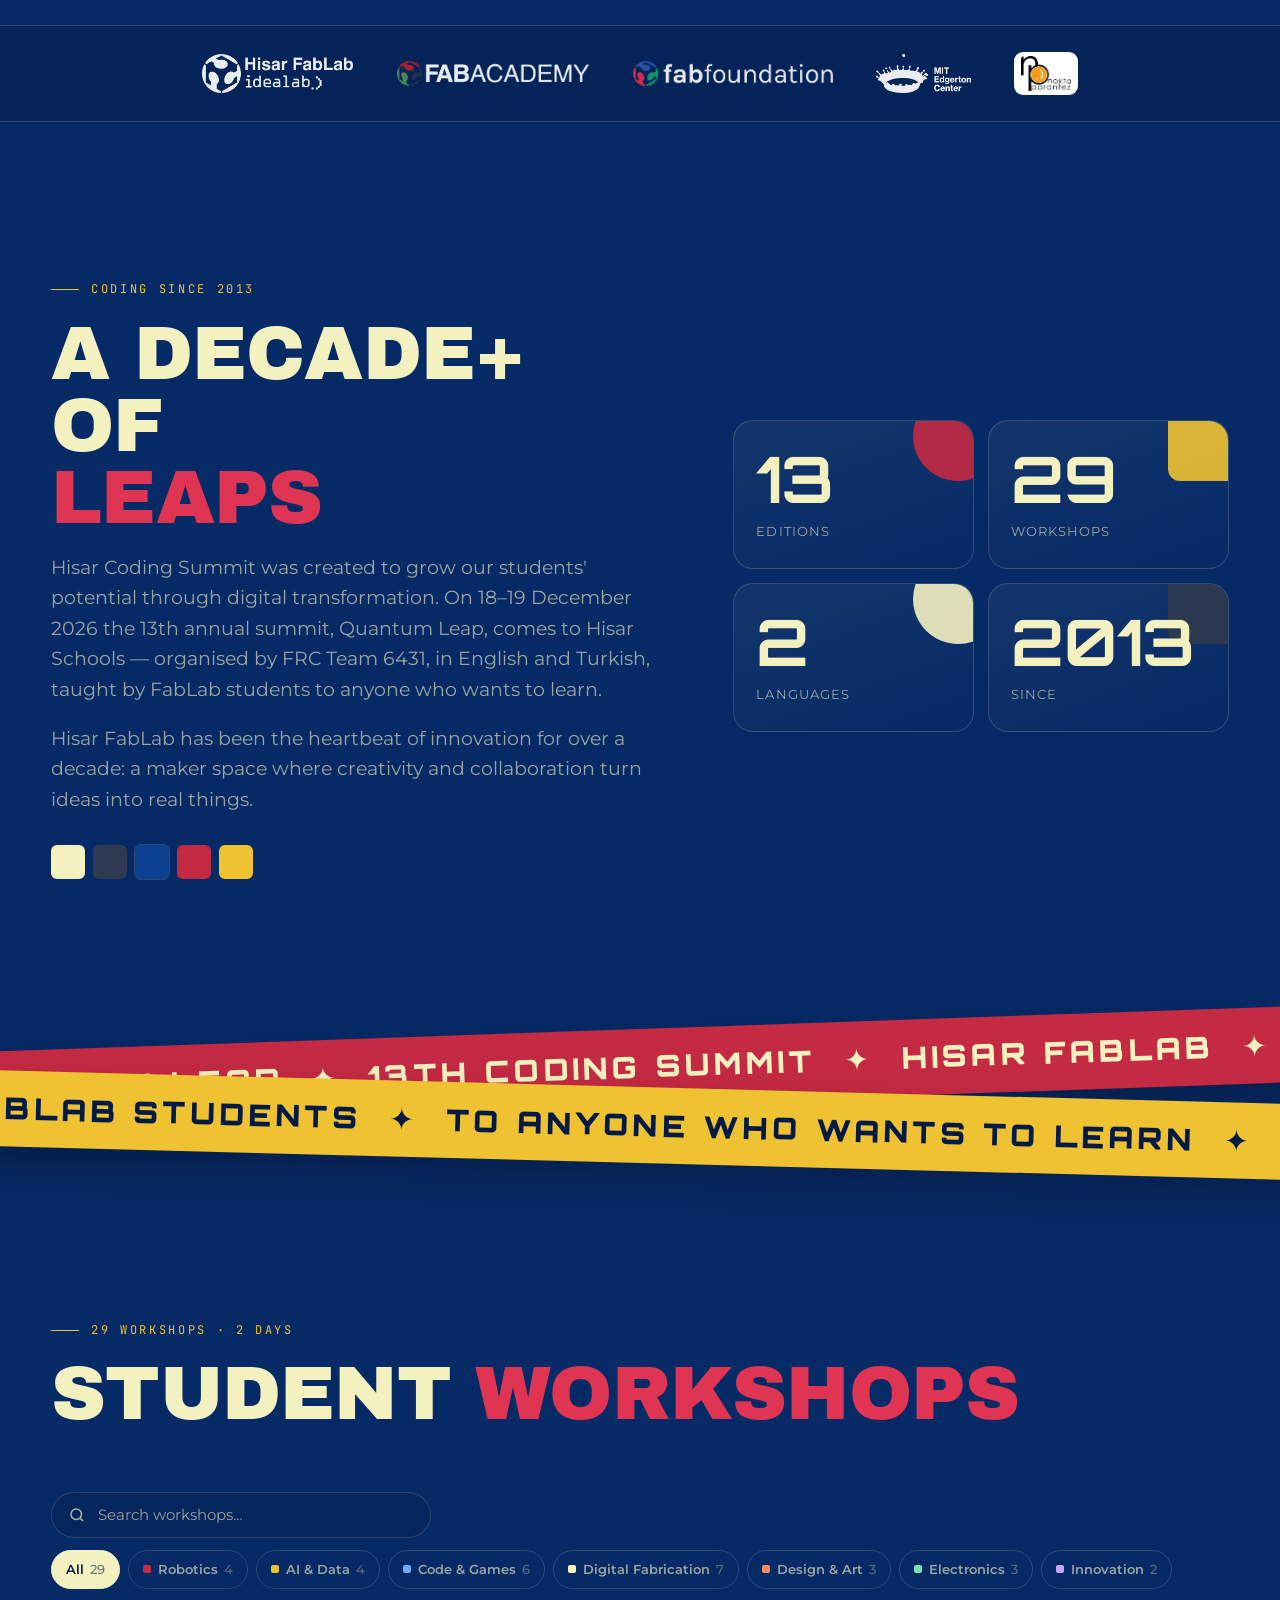
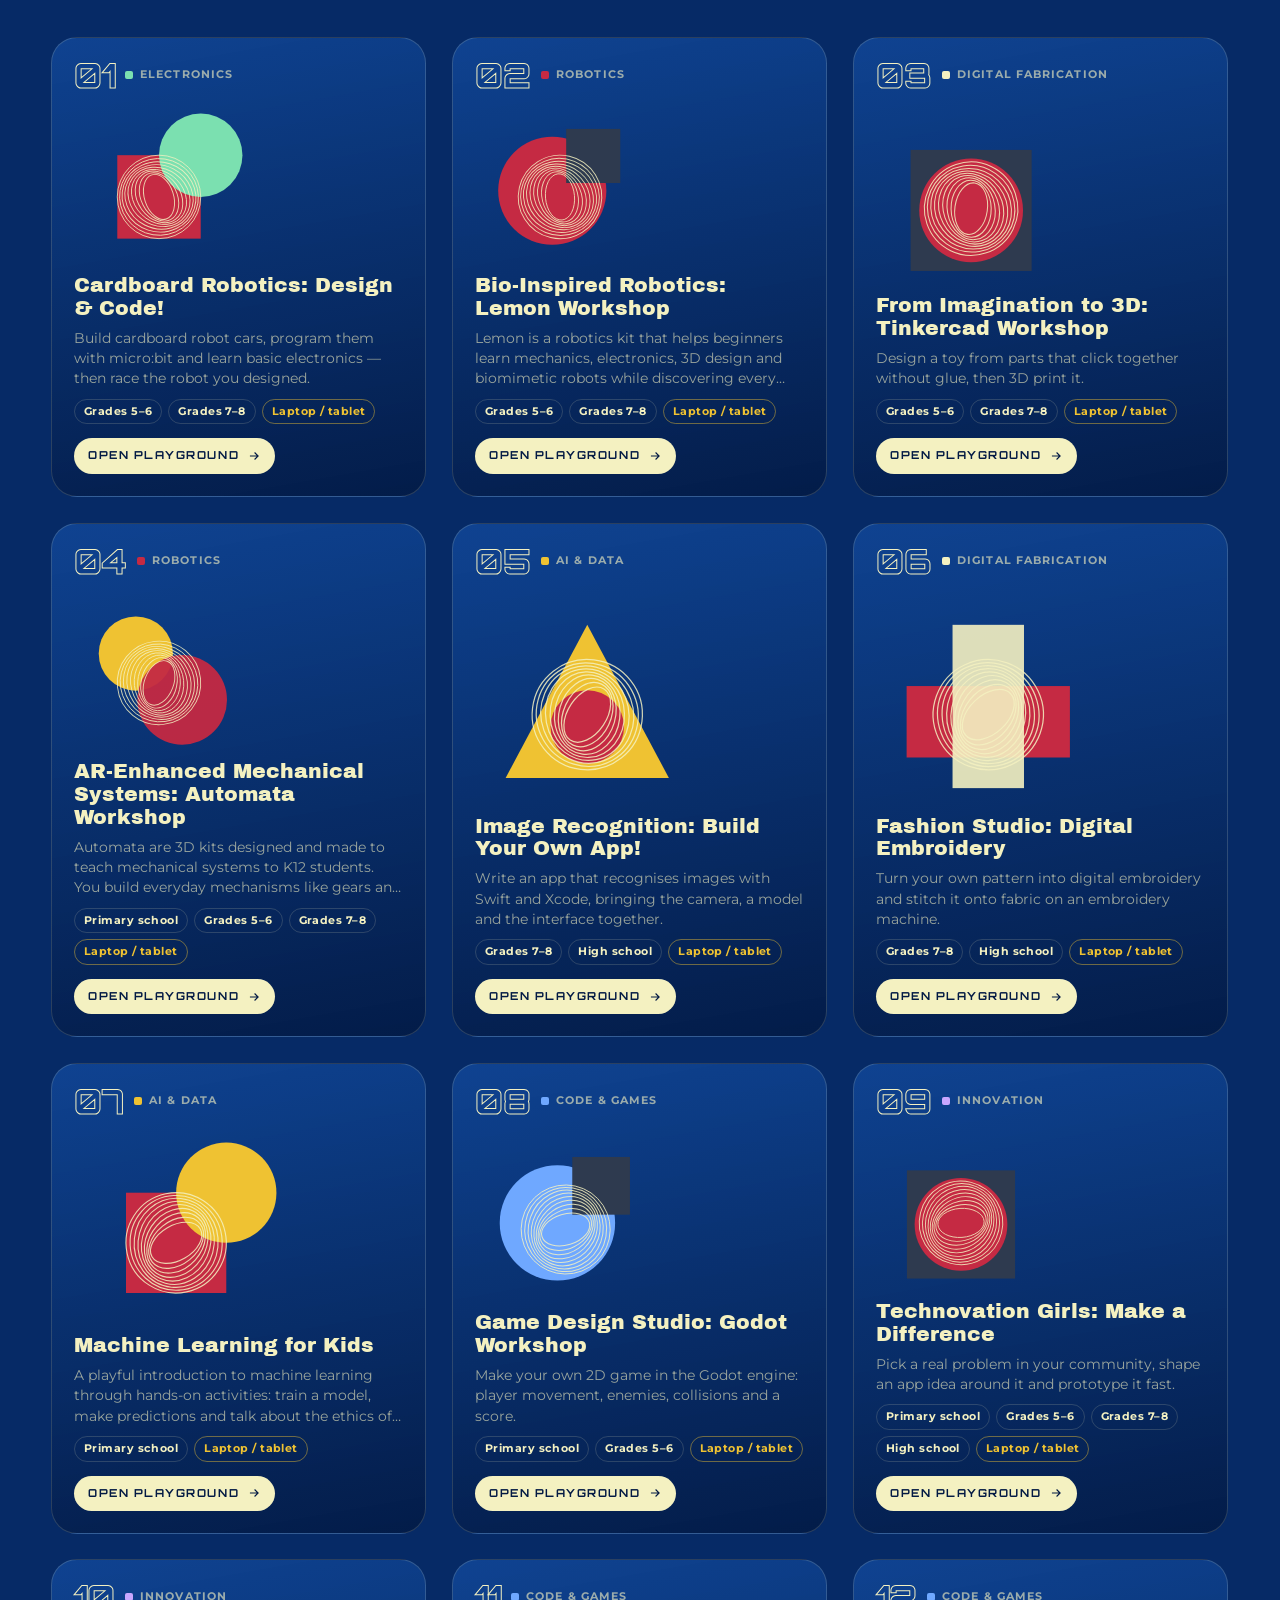
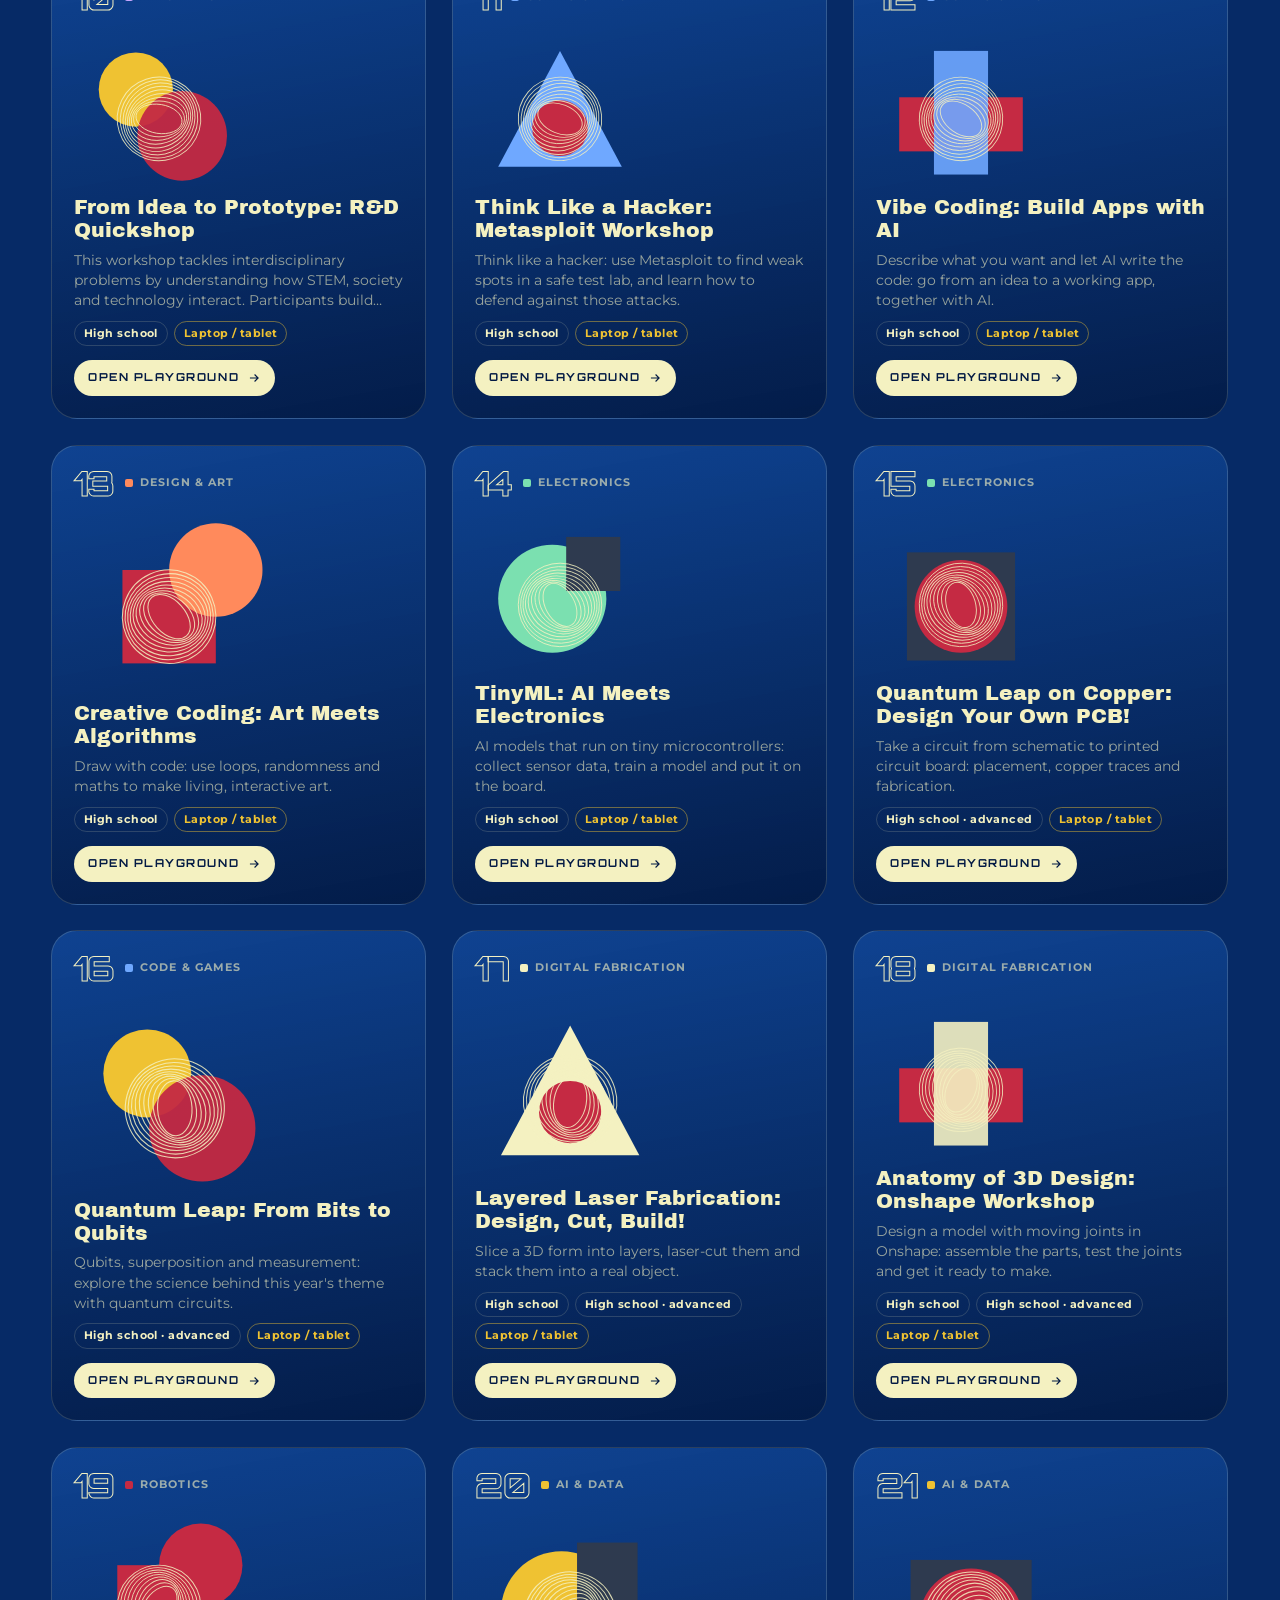
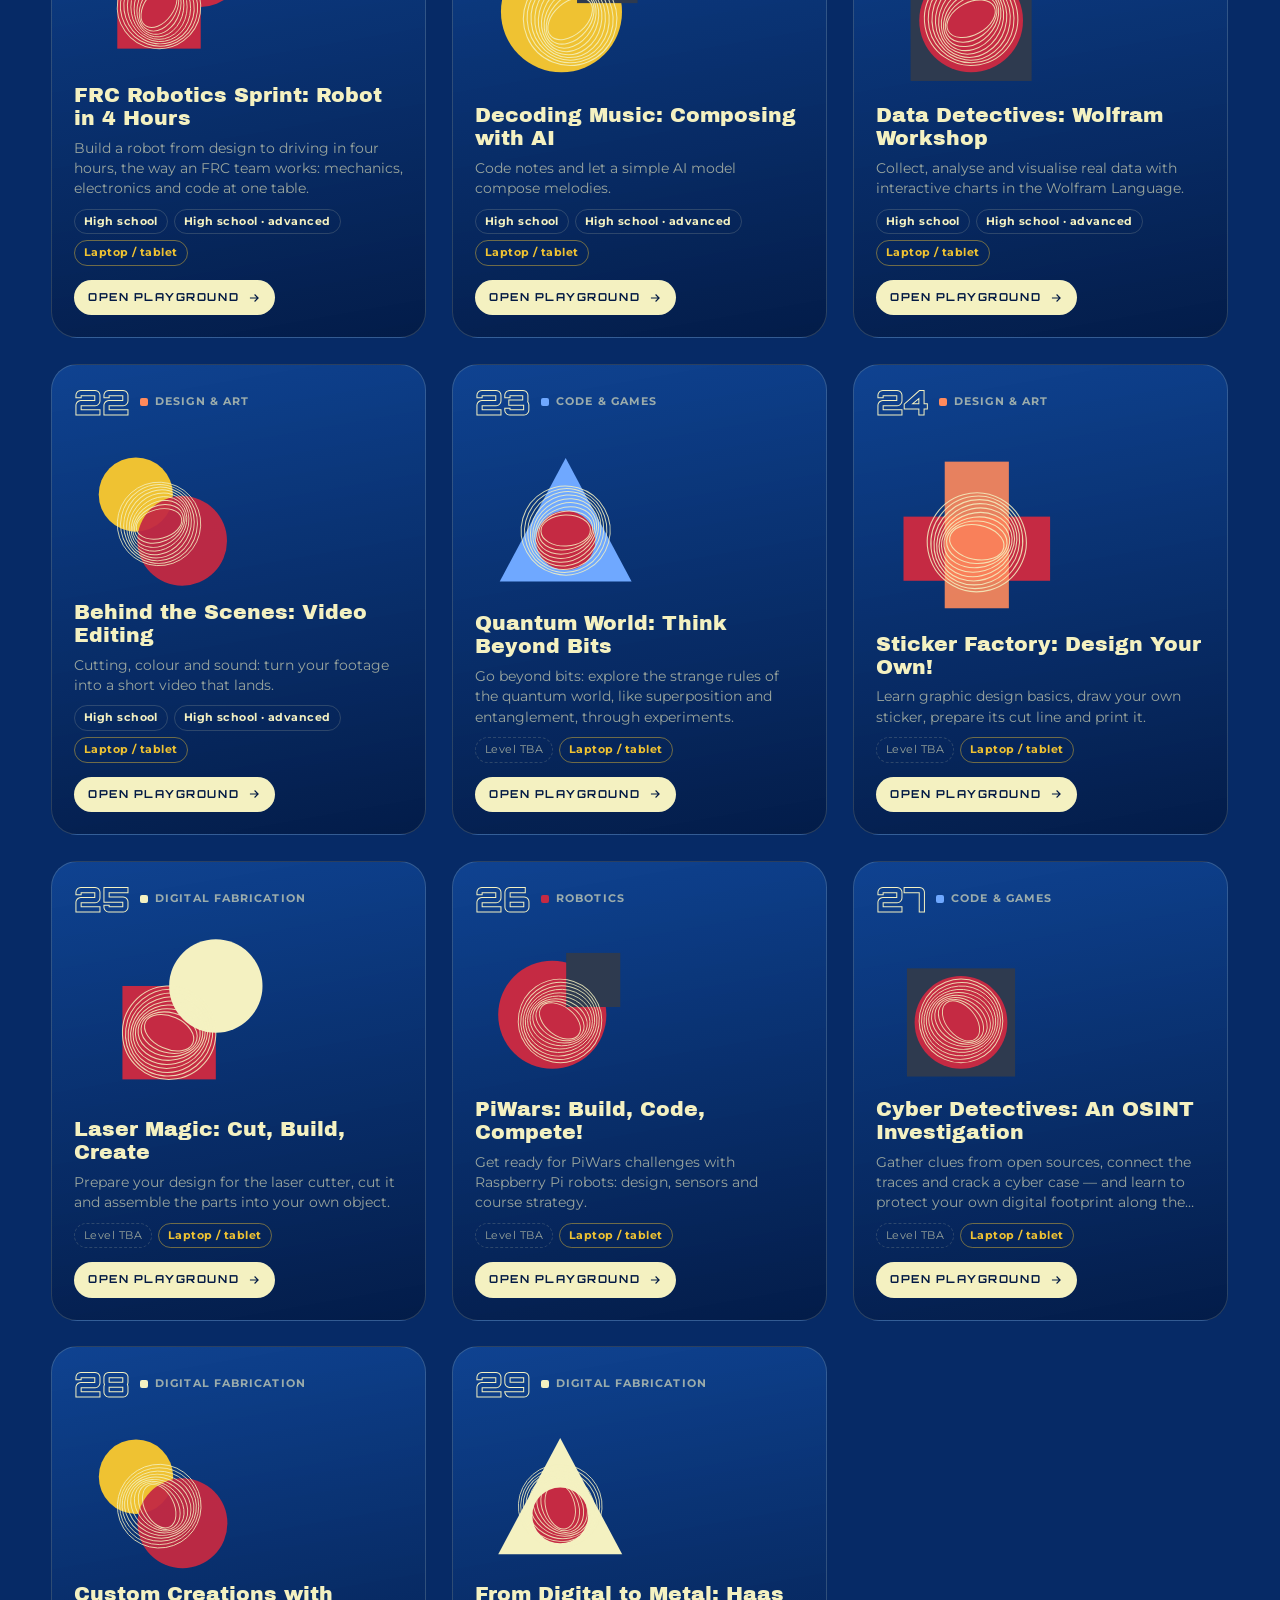
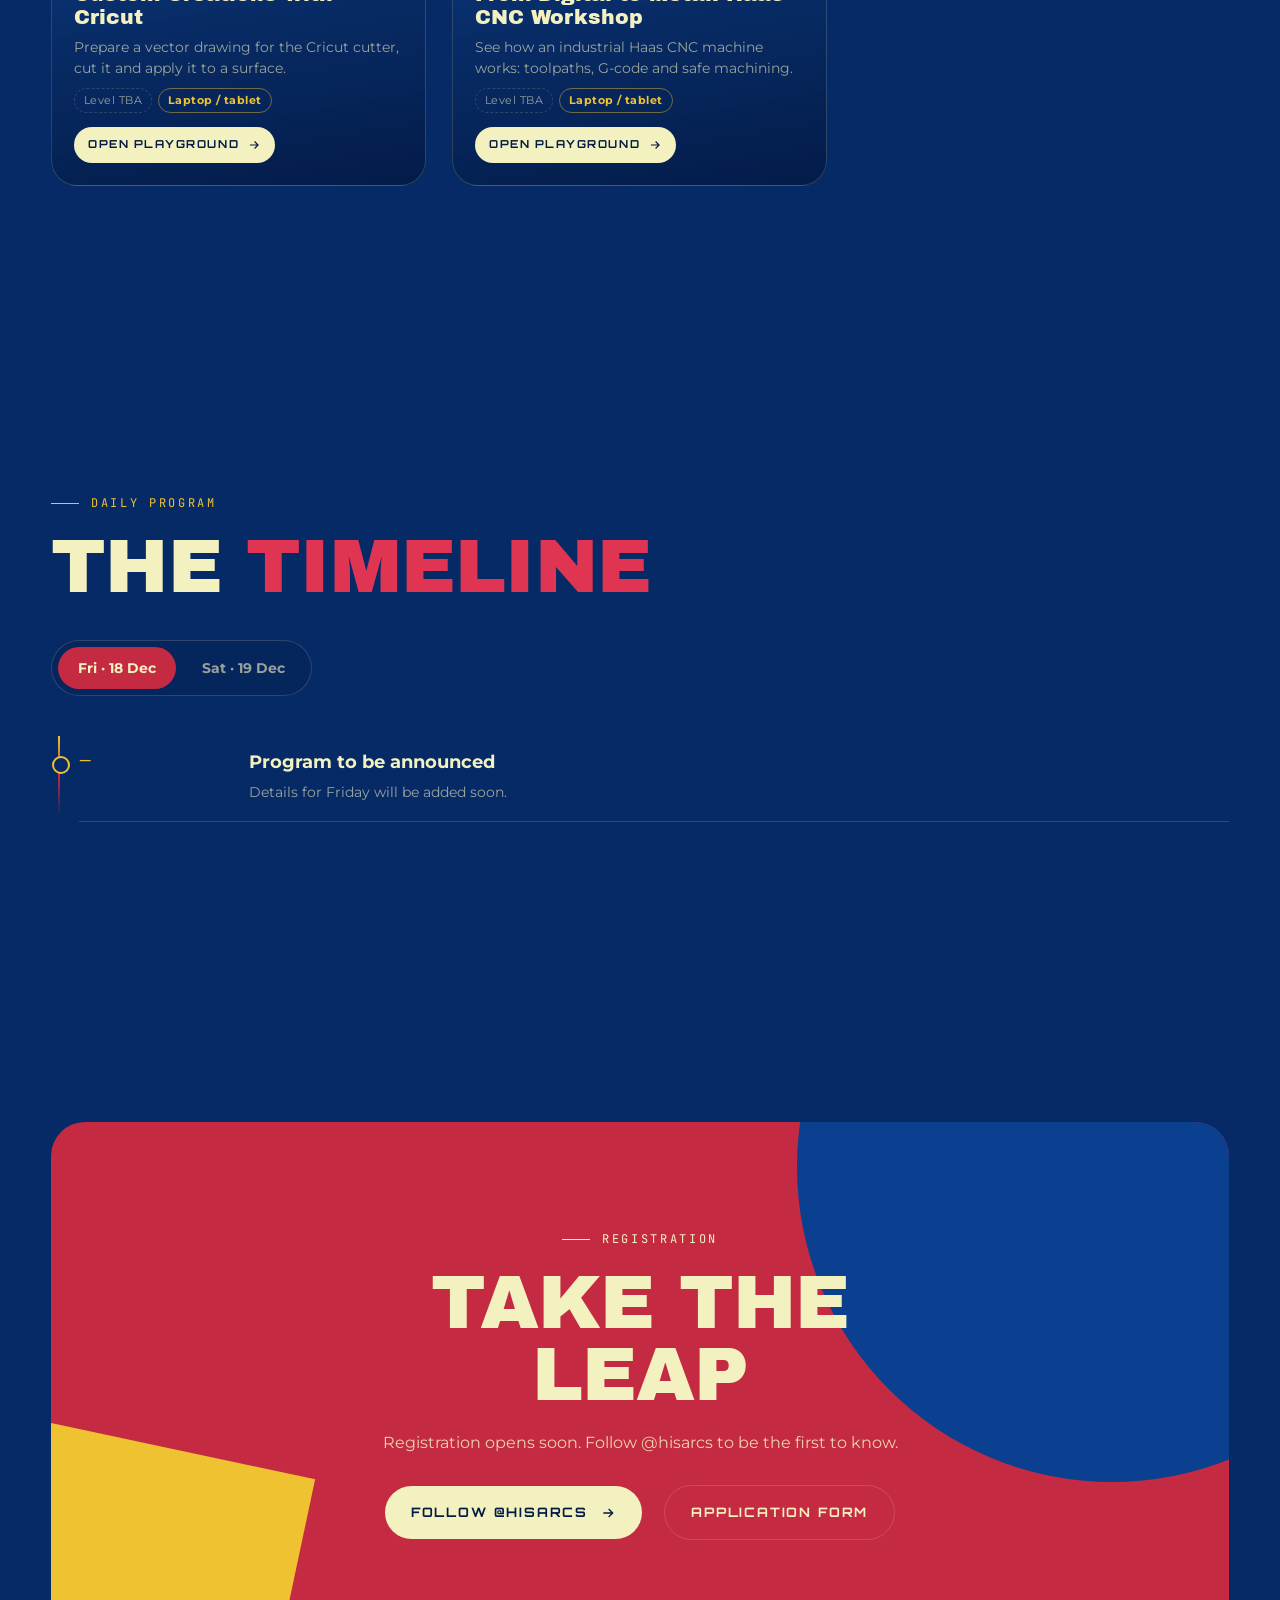
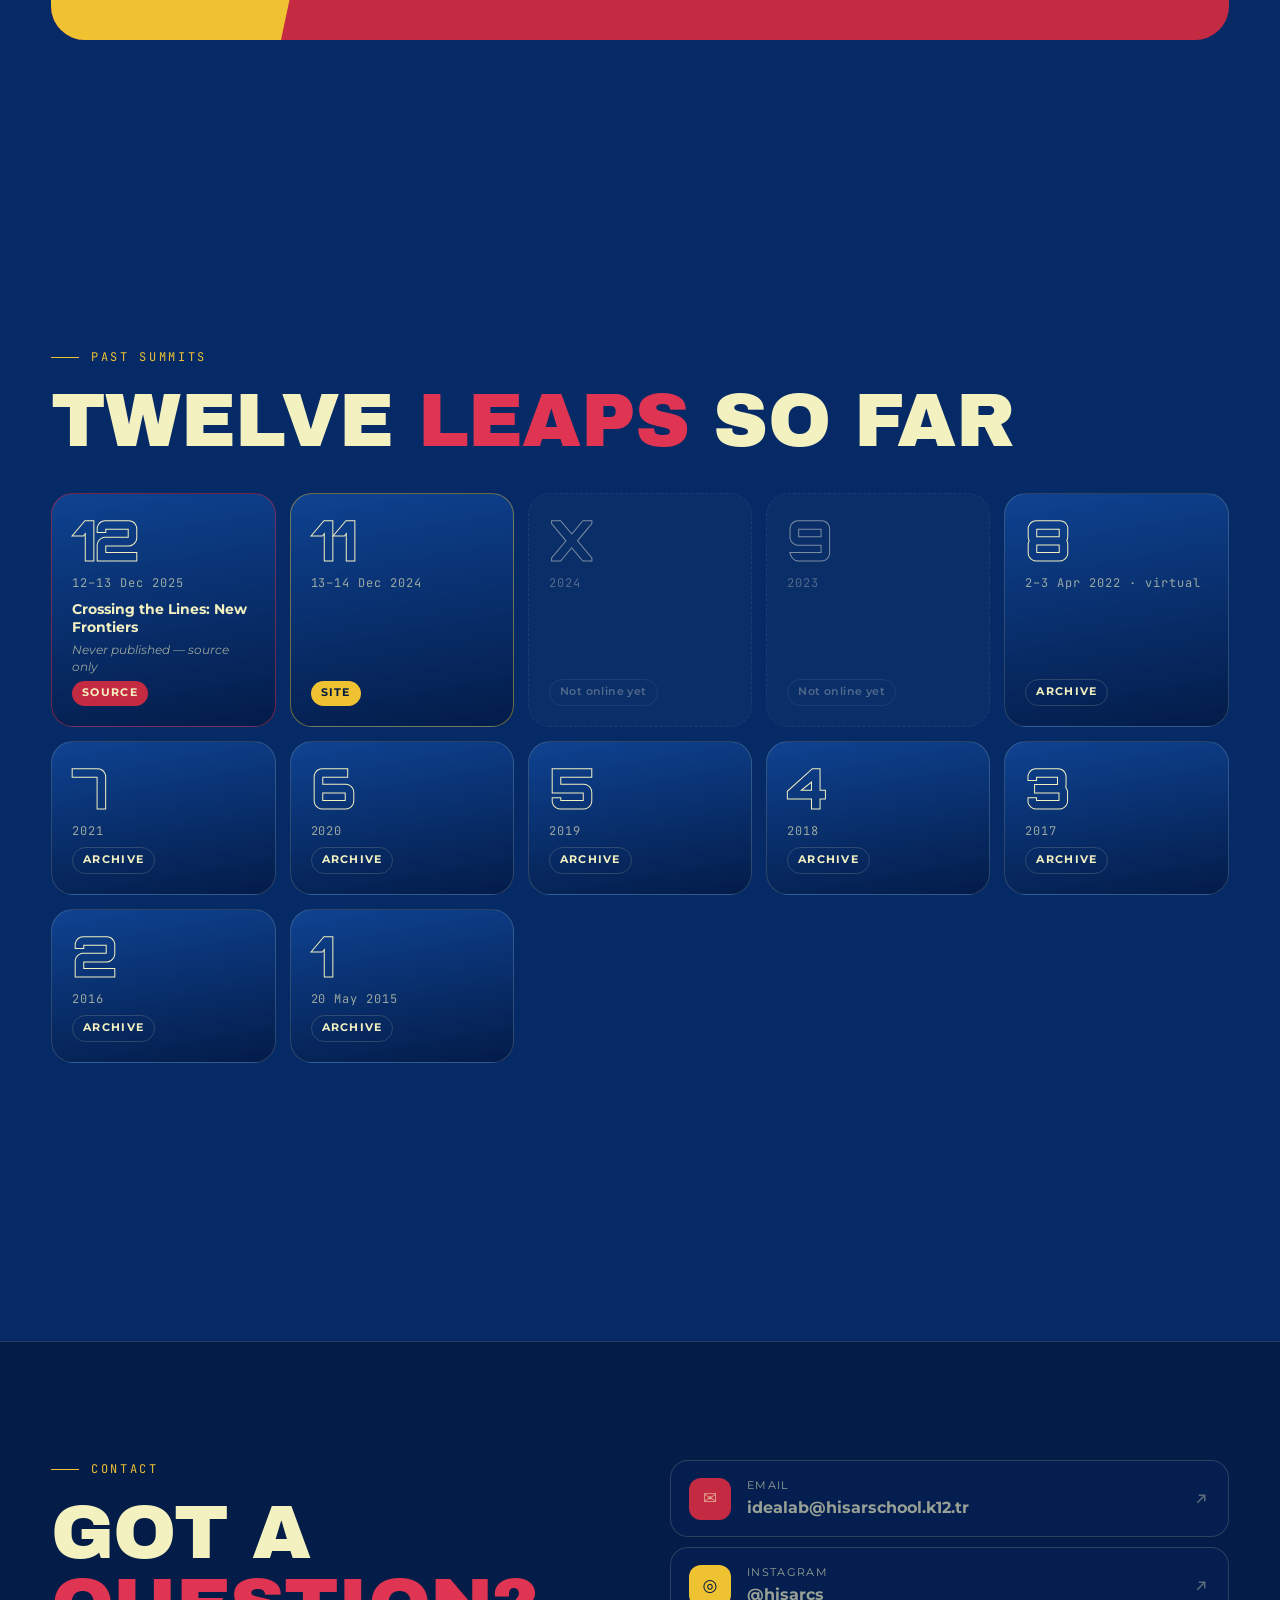
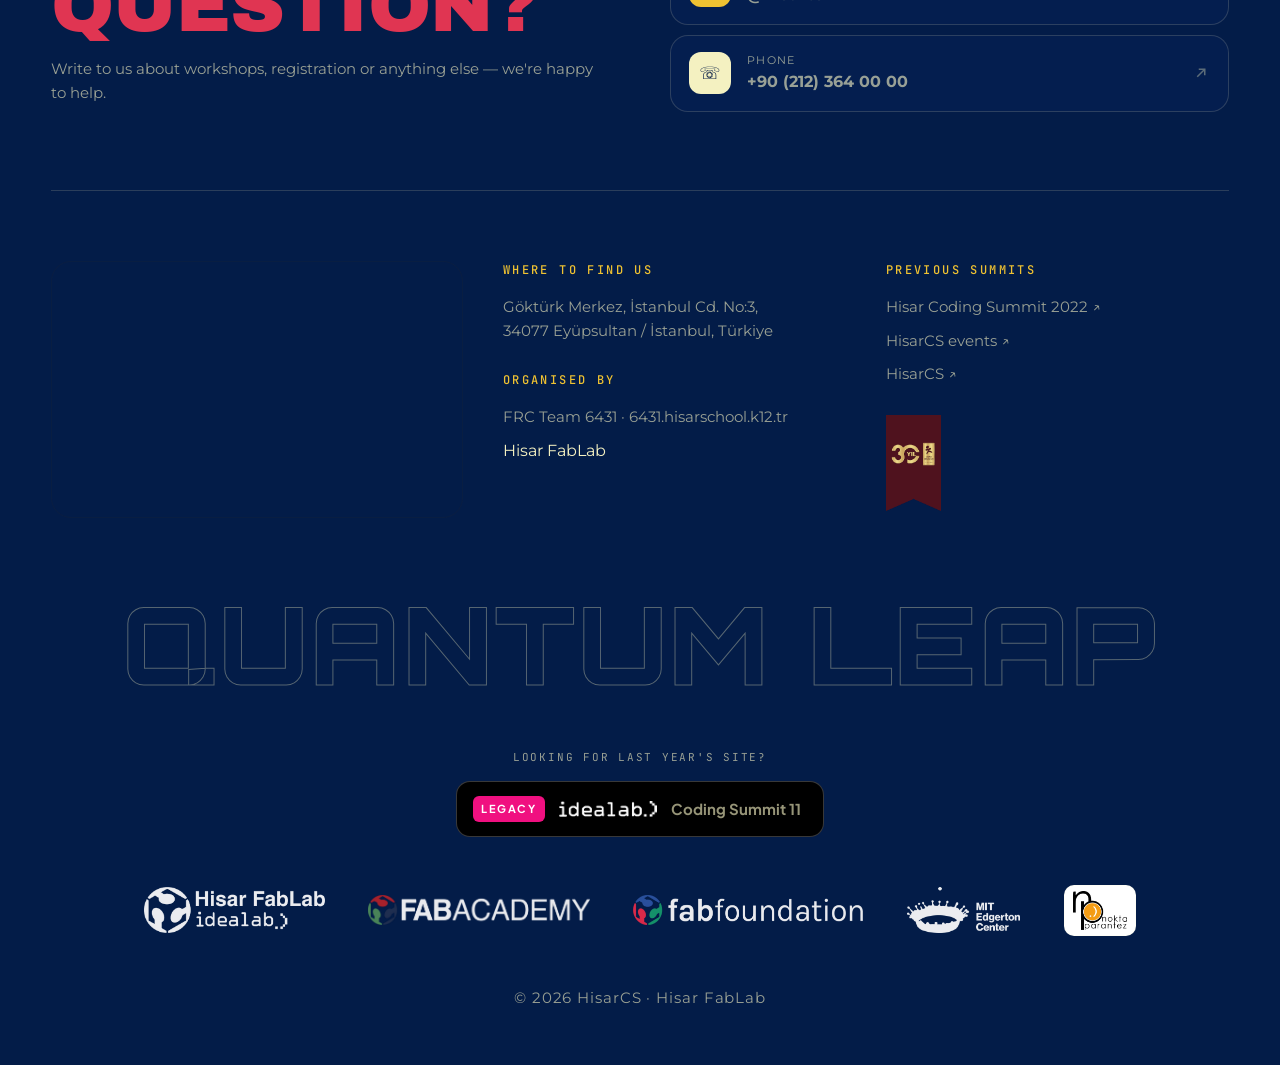
==== commit 5beb9369: "Mehmet's 11 Nov update: new workshop names, levels, 19 Dec program, session grid, forms - Workshops " ====
--- a/index.html
+++ b/index.html
@@ -12,8 +12,8 @@
   <link rel="preconnect" href="https://fonts.googleapis.com" />
   <link rel="preconnect" href="https://fonts.gstatic.com" crossorigin />
   <link href="https://fonts.googleapis.com/css2?family=Archivo+Black&family=JetBrains+Mono:wght@400;500&family=Montserrat:wght@300;400;500;600;700&family=Orbitron:wght@500;700;900&family=Plus+Jakarta+Sans:wght@700&display=swap" rel="stylesheet" />
-  <link rel="stylesheet" href="assets/css/style.css?v=1103a" />
-  <link rel="stylesheet" href="assets/css/sections.css?v=1103a" />
+  <link rel="stylesheet" href="assets/css/style.css?v=1112a" />
+  <link rel="stylesheet" href="assets/css/sections.css?v=1112a" />
 </head>
 <body>
   <canvas id="smoke" aria-hidden="true"></canvas>
@@ -27,6 +27,7 @@
       <span>CODING SUMMIT 13</span>
     </a>
     <nav class="nav__links" id="navlinks">
+      <a href="#apply" data-i18n="nav.apply">Apply</a>
       <a href="#about" data-i18n="nav.about">About</a>
       <a href="#workshops" data-i18n="nav.workshops">Workshops</a>
       <a href="#program" data-i18n="nav.program">Program</a>
@@ -53,7 +54,7 @@
           <span class="row" data-scramble="QUANTUM">QUANTUM</span>
           <span class="row" data-scramble="LEAP">LEAP</span>
         </h1>
-        <p class="hero__tag reveal" data-i18n="hero.tag">FROM FABLAB STUDENTS. TO ANYONE WHO WANTS TO LEARN</p>
+        <p class="hero__tag reveal" data-i18n="hero.tag">FROM FABLAB STUDENTS. TO ANYONE WHO WANTS TO LEARN.</p>
         <a class="hero__org reveal" id="orgLink" href="#" target="_blank" rel="noopener">
           <span data-i18n="hero.org">Organised by</span> <b>FRC Team 6431 · NoktaParantez</b>
         </a>
@@ -81,6 +82,29 @@
           <a class="btn" href="#workshops"><span data-i18n="hero.cta1">Explore workshops</span>
             <svg viewBox="0 0 24 24" fill="none" stroke="currentColor" stroke-width="2"><path d="M5 12h14M13 6l6 6-6 6"/></svg></a>
           <a class="btn btn--ghost" href="#join"><span data-i18n="hero.cta2">Join the summit</span></a>
+        </div>
+      </div>
+    </section>
+
+    <!-- APPLY -->
+    <section class="section apply" id="apply">
+      <div class="wrap">
+        <div class="reveal">
+          <span class="eyebrow" data-i18n="ap.eyebrow">Apply</span>
+          <h2 class="h2" data-i18n-html="ap.title">Apply &amp; <em>Sessions</em></h2>
+          <p class="apply__lead" data-i18n="ap.lead"></p>
+          <div class="formrow"><a class="btn" data-form="apply" href="#apply"><span data-i18n="ap.btn">Application form</span>
+            <svg viewBox="0 0 24 24" fill="none" stroke="currentColor" stroke-width="2"><path d="M5 12h14M13 6l6 6-6 6"/></svg></a><span class="formnote" role="status" hidden></span></div>
+        </div>
+        <div class="tabs sess__tabs reveal" id="sessTabs" role="tablist"></div>
+        <div class="sess__rooms reveal" id="sessRooms"></div>
+        <p class="apply__dev" id="devNote" hidden></p>
+        <div class="brownie reveal">
+          <span class="brownie__tag">19 · 12 · 17:10–17:40</span>
+          <h3>Brownie Wars</h3>
+          <p data-i18n="bw.text"></p>
+          <div class="formrow"><a class="btn" data-form="brownie" href="#apply"><span data-i18n="bw.btn">Brownie Wars form</span>
+            <svg viewBox="0 0 24 24" fill="none" stroke="currentColor" stroke-width="2"><path d="M5 12h14M13 6l6 6-6 6"/></svg></a><span class="formnote" role="status" hidden></span></div>
         </div>
       </div>
     </section>
@@ -170,6 +194,7 @@
               <span id="joinBtnText" data-i18n="join.follow">Follow @hisarcs</span>
               <svg viewBox="0 0 24 24" fill="none" stroke="currentColor" stroke-width="2"><path d="M5 12h14M13 6l6 6-6 6"/></svg>
             </a>
+            <a class="btn btn--ghost" data-form="apply" href="#apply"><span data-i18n="ap.btn">Application form</span></a><span class="formnote" role="status" hidden></span>
             <a class="join__ig" href="https://www.instagram.com/hisarcs/" target="_blank" rel="noopener">@hisarcs</a>
           </div>
         </div>
@@ -248,6 +273,7 @@
       <span class="card__no" id="mNo"></span>
       <h3 id="mTitle"></h3>
       <p id="mDesc"></p>
+      <div class="wmeta" id="mMeta"></div>
       <div class="pg">
         <div class="pg__label"><span data-i18n="pg.label">Playground</span><i></i></div>
         <div class="pg__body" id="mPg"></div>
@@ -257,8 +283,8 @@
 
   <div class="rewind" id="rewind" aria-hidden="true"><span>◂◂ REWINDING TO CODING SUMMIT 11</span></div>
 
-  <script src="assets/js/data.js?v=1103a"></script>
-  <script src="assets/js/playgrounds.js?v=1103a"></script>
-  <script src="assets/js/main.js?v=1103a"></script>
+  <script src="assets/js/data.js?v=1112a"></script>
+  <script src="assets/js/playgrounds.js?v=1112a"></script>
+  <script src="assets/js/main.js?v=1112a"></script>
 </body>
 </html>
--- a/assets/css/sections.css
+++ b/assets/css/sections.css
@@ -173,3 +173,39 @@
 .acard__note { font-size: 12px; line-height: 1.4; color: var(--cream-dim); font-style: italic; }
 .acard--source .acard__badge { background: var(--red); color: var(--cream); }
 .acard--source { border-color: color-mix(in srgb, var(--red) 55%, transparent); }
+
+/* ---- apply & sessions ---- */
+.apply { padding-top: clamp(56px, 8vw, 100px); }
+.apply__lead { max-width: 60ch; color: var(--cream-dim); margin: 14px 0 22px; }
+.formrow { display: flex; align-items: center; flex-wrap: wrap; gap: 10px 16px; }
+.formnote { font-size: 14px; color: var(--yellow); }
+.sess__tabs { display: flex; max-width: 100%; border-radius: 22px; }
+.sess__tabs button { flex: 1 1 0; min-width: 0; display: flex; flex-direction: column; align-items: center; gap: 2px; padding: 10px 8px; border-radius: 16px; }
+.sess__tabs small { font-weight: 400; font-size: 12px; opacity: .85; }
+.sess__rooms { display: grid; gap: 8px; margin-top: 18px; }
+.room { display: grid; grid-template-columns: 220px 1fr auto; align-items: center; gap: 8px 18px; width: 100%; text-align: left; padding: 14px 16px; border: 1px solid var(--line); border-radius: 12px; background: var(--glass); color: var(--cream); font: inherit; cursor: pointer; min-width: 0; }
+button.room:hover { border-color: var(--yellow); }
+.room__no { font-family: var(--f-mono); font-size: 13px; letter-spacing: .06em; color: var(--yellow); overflow-wrap: anywhere; }
+.room__t { font-weight: 700; overflow-wrap: anywhere; }
+.tags { display: flex; flex-wrap: wrap; gap: 6px; }
+.lvl { display: inline-block; padding: 3px 9px; border-radius: 99px; border: 1px solid var(--line); font-size: 11px; font-weight: 700; letter-spacing: .04em; color: var(--cream); }
+.lvl--tba { color: var(--cream-dim); border-style: dashed; font-weight: 400; }
+.lvl--dev { color: var(--yellow); border-color: rgba(239, 194, 50, .45); }
+.hcard .tags { margin: 10px 0 0; }
+.wmeta { display: flex; flex-wrap: wrap; align-items: center; gap: 8px 12px; margin: 10px 0 18px; }
+.wmeta__k { font-family: var(--f-mono); font-size: 12px; letter-spacing: .1em; text-transform: uppercase; color: var(--cream-dim); }
+.apply__dev { margin-top: 14px; color: var(--cream-dim); font-size: 14px; }
+.brownie { margin-top: 36px; padding: clamp(20px, 4vw, 34px); border-radius: 18px; border: 2px solid var(--yellow); background: linear-gradient(135deg, rgba(197, 42, 67, .35), rgba(6, 34, 86, .6)); }
+.brownie__tag { font-family: var(--f-mono); font-size: 12px; letter-spacing: .1em; color: var(--yellow); }
+.brownie h3 { font-family: var(--f-display); font-size: clamp(28px, 5vw, 44px); margin: 6px 0 10px; }
+.brownie p { max-width: 58ch; margin-bottom: 18px; }
+.slot--break { padding: 8px 0; opacity: .6; }
+.slot--break b { font-size: 14px; font-weight: 400; }
+.slot--event { background: rgba(239, 194, 50, .12); border-left: 3px solid var(--yellow); padding-left: 14px; }
+.slot--event b { color: var(--yellow); }
+.slot__link { display: inline-block; margin-top: 6px; font-size: 13px; font-weight: 700; color: var(--yellow); text-decoration: none; }
+.slot__link:hover { text-decoration: underline; }
+.join__cta .formnote { flex-basis: 100%; text-align: center; }
+@media (max-width: 700px) {
+  .room { grid-template-columns: 1fr; }
+}
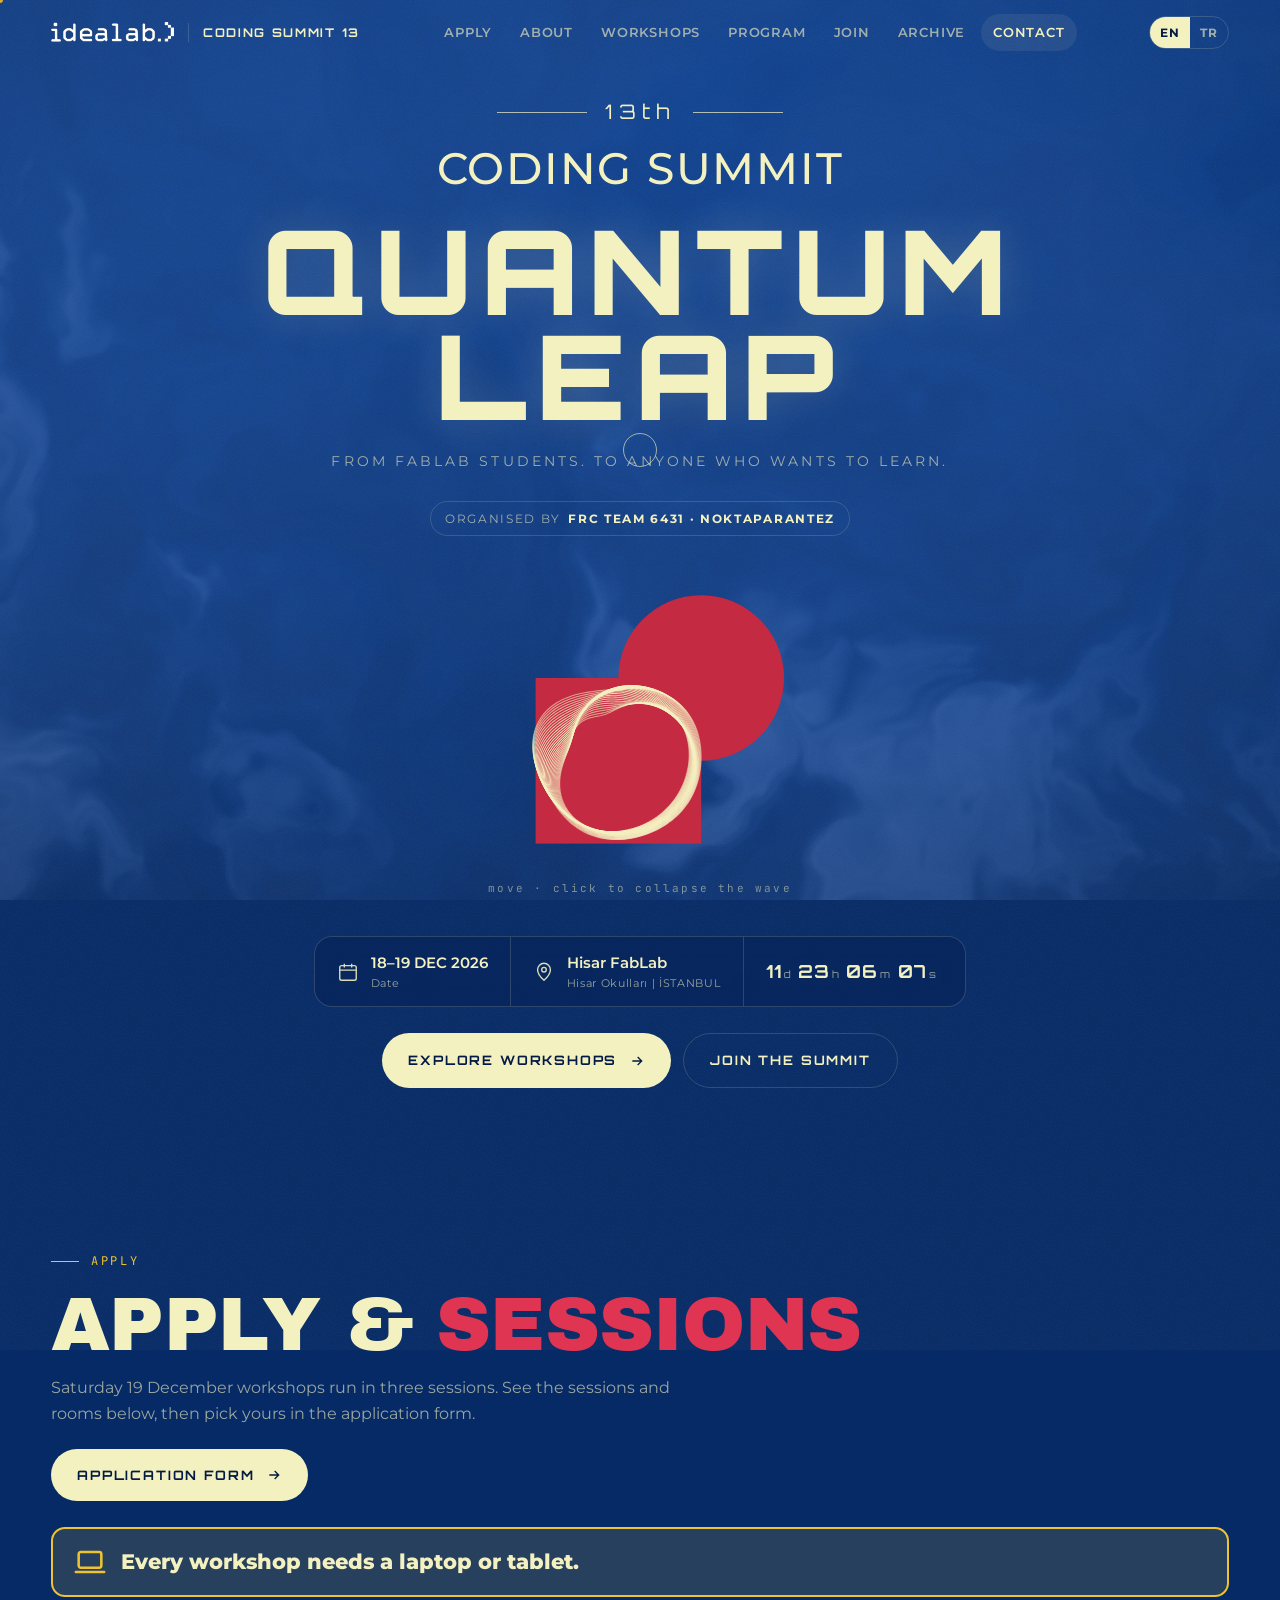
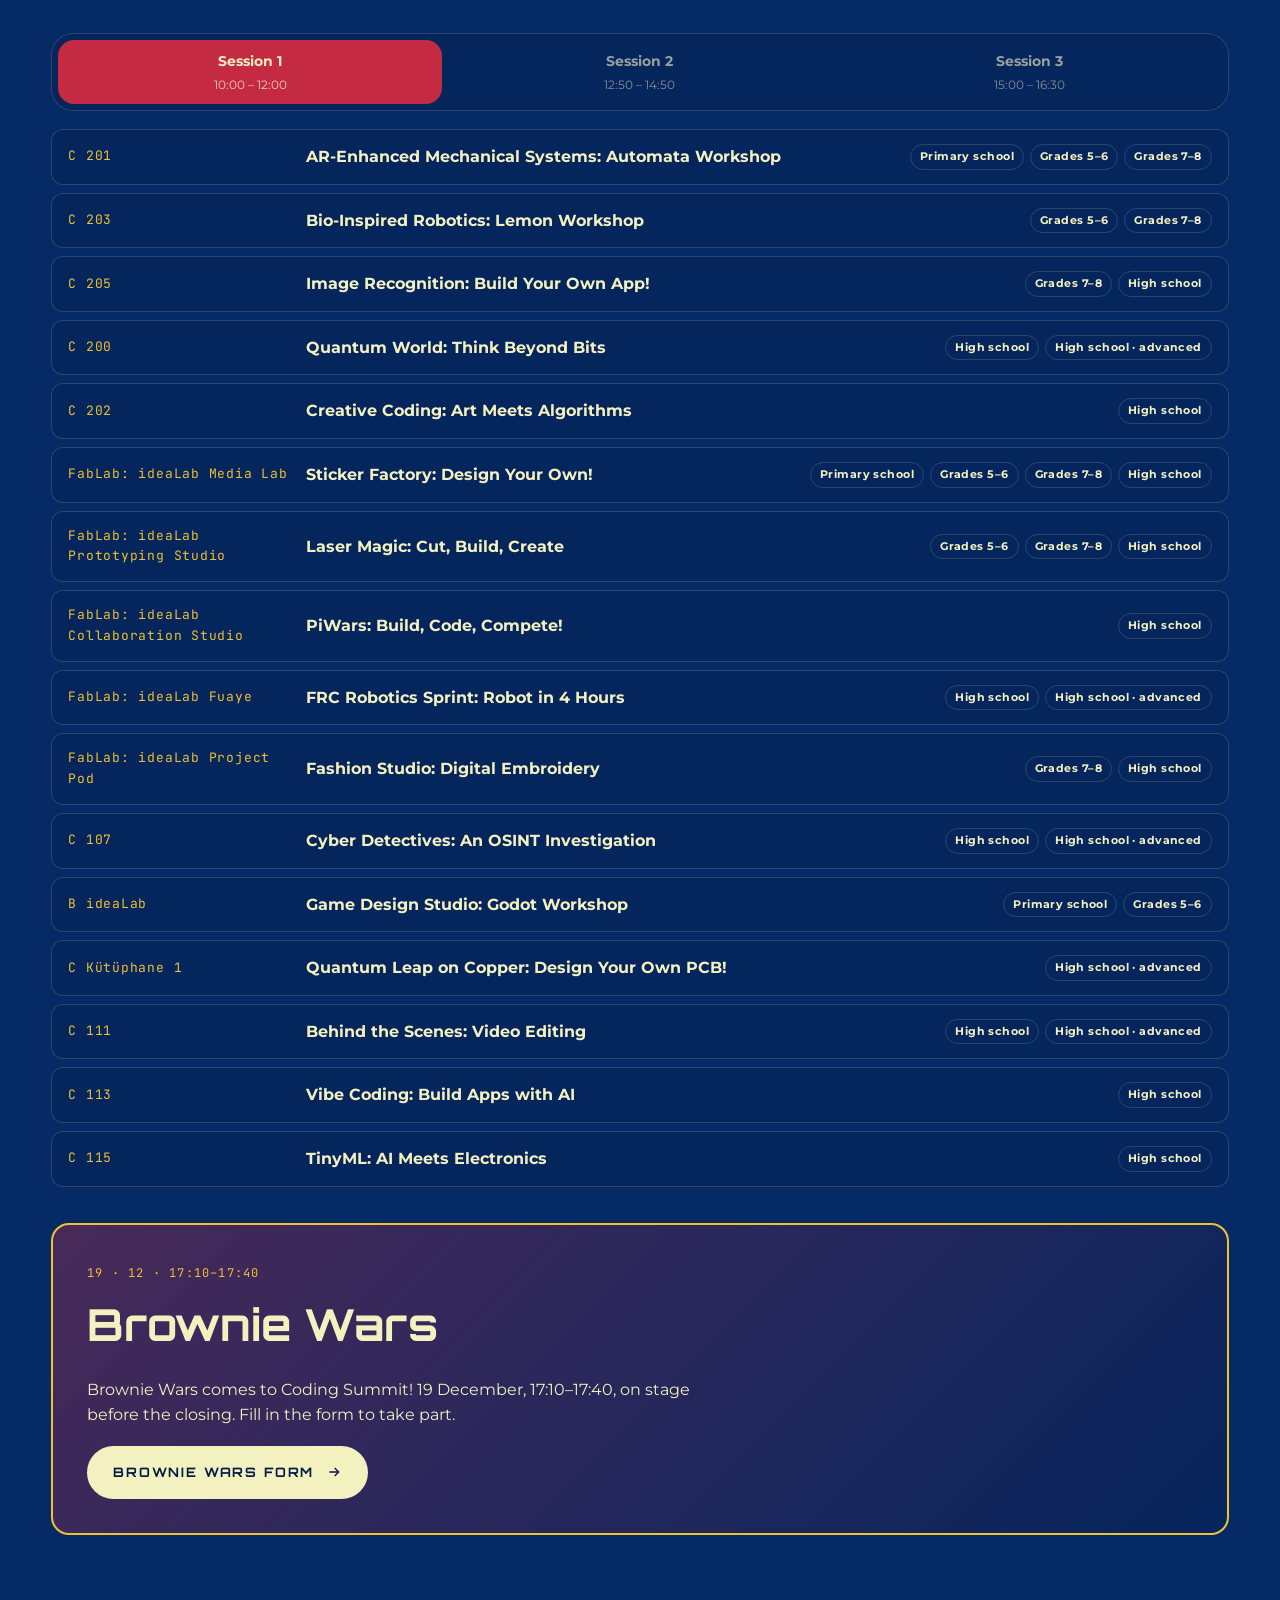
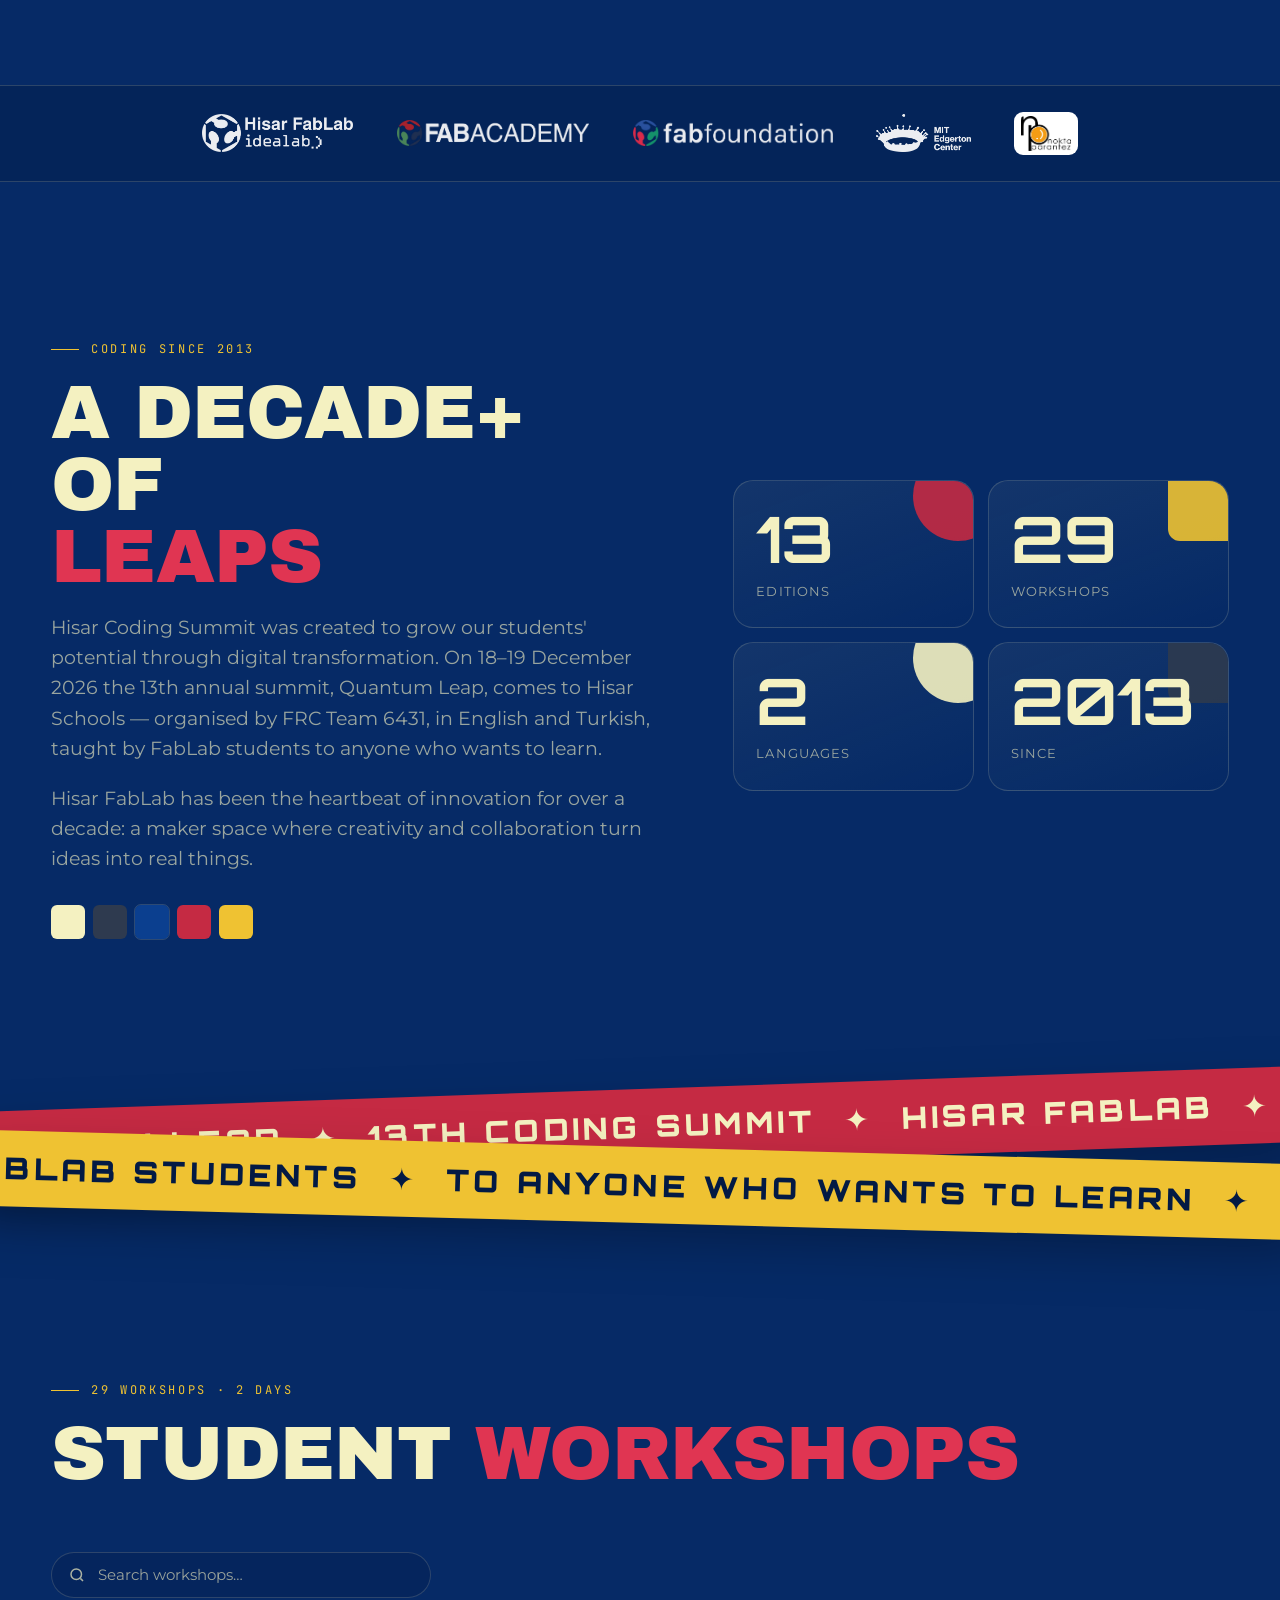
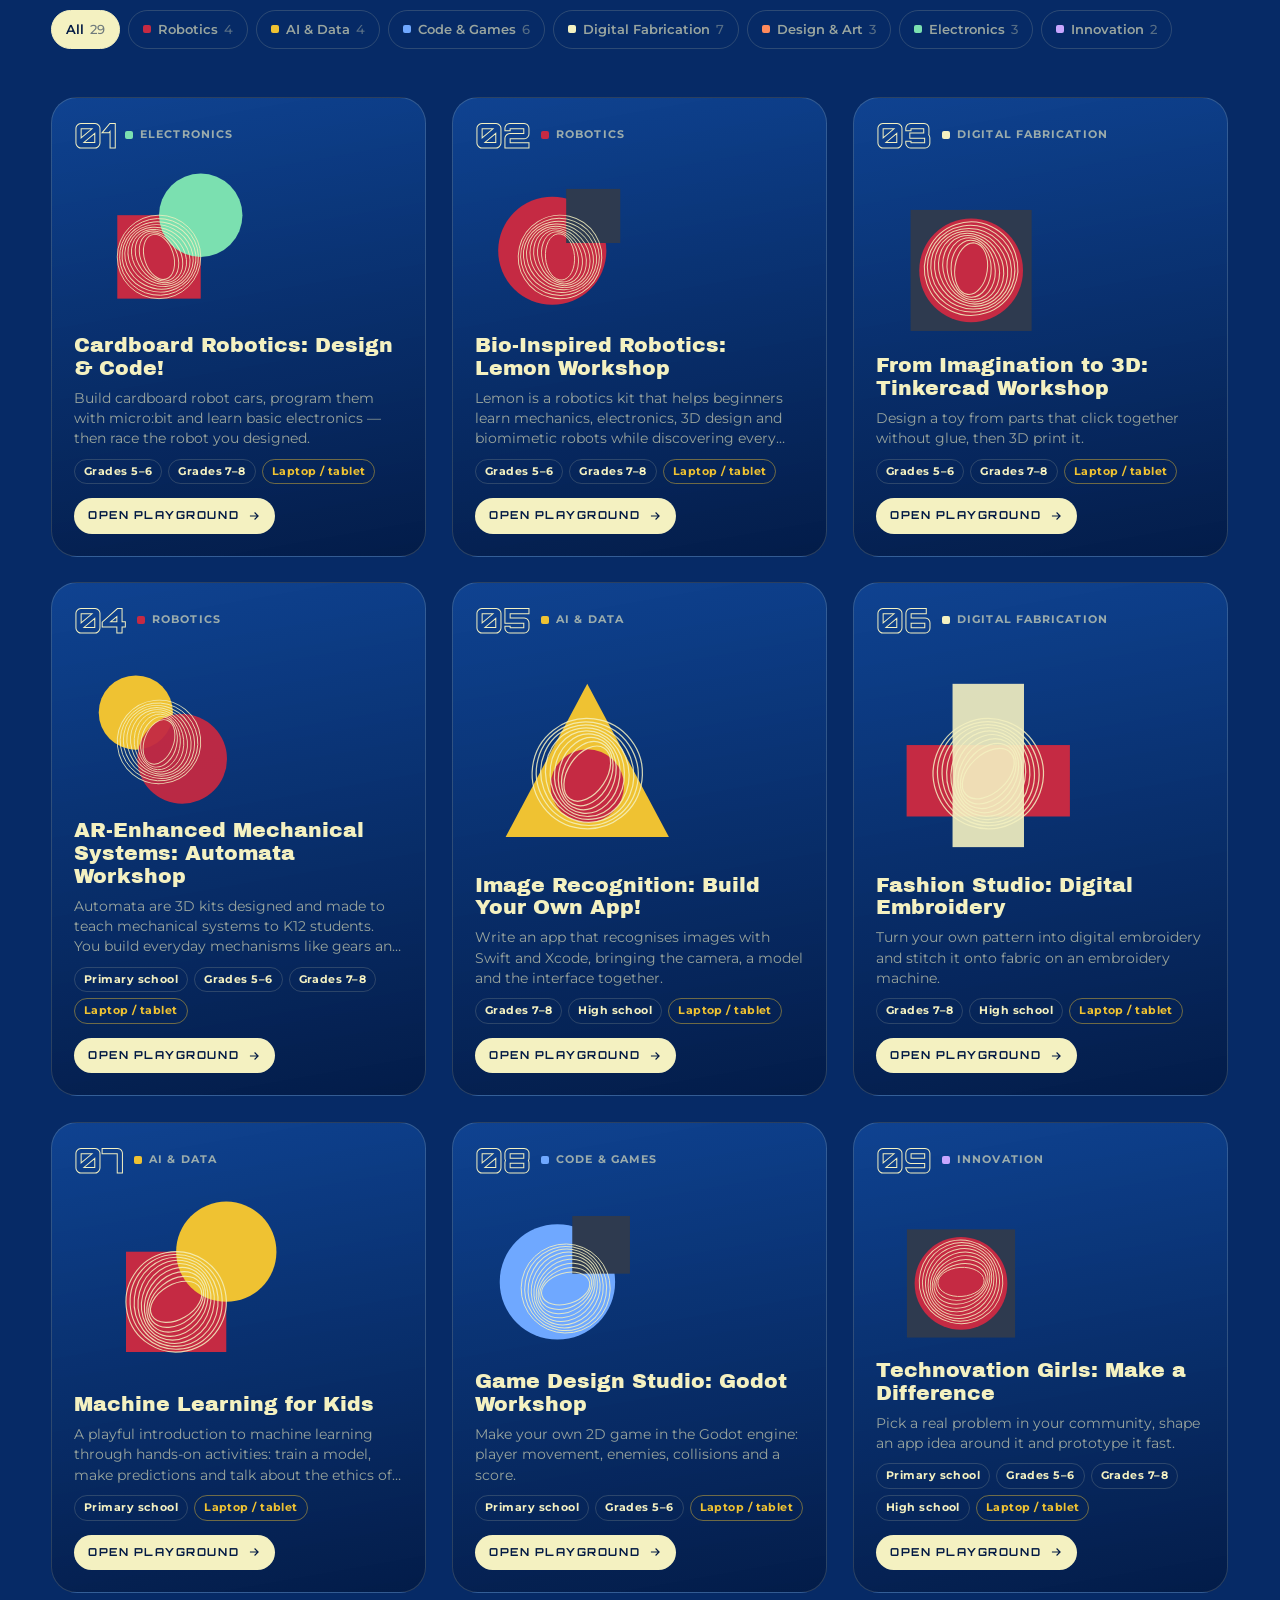
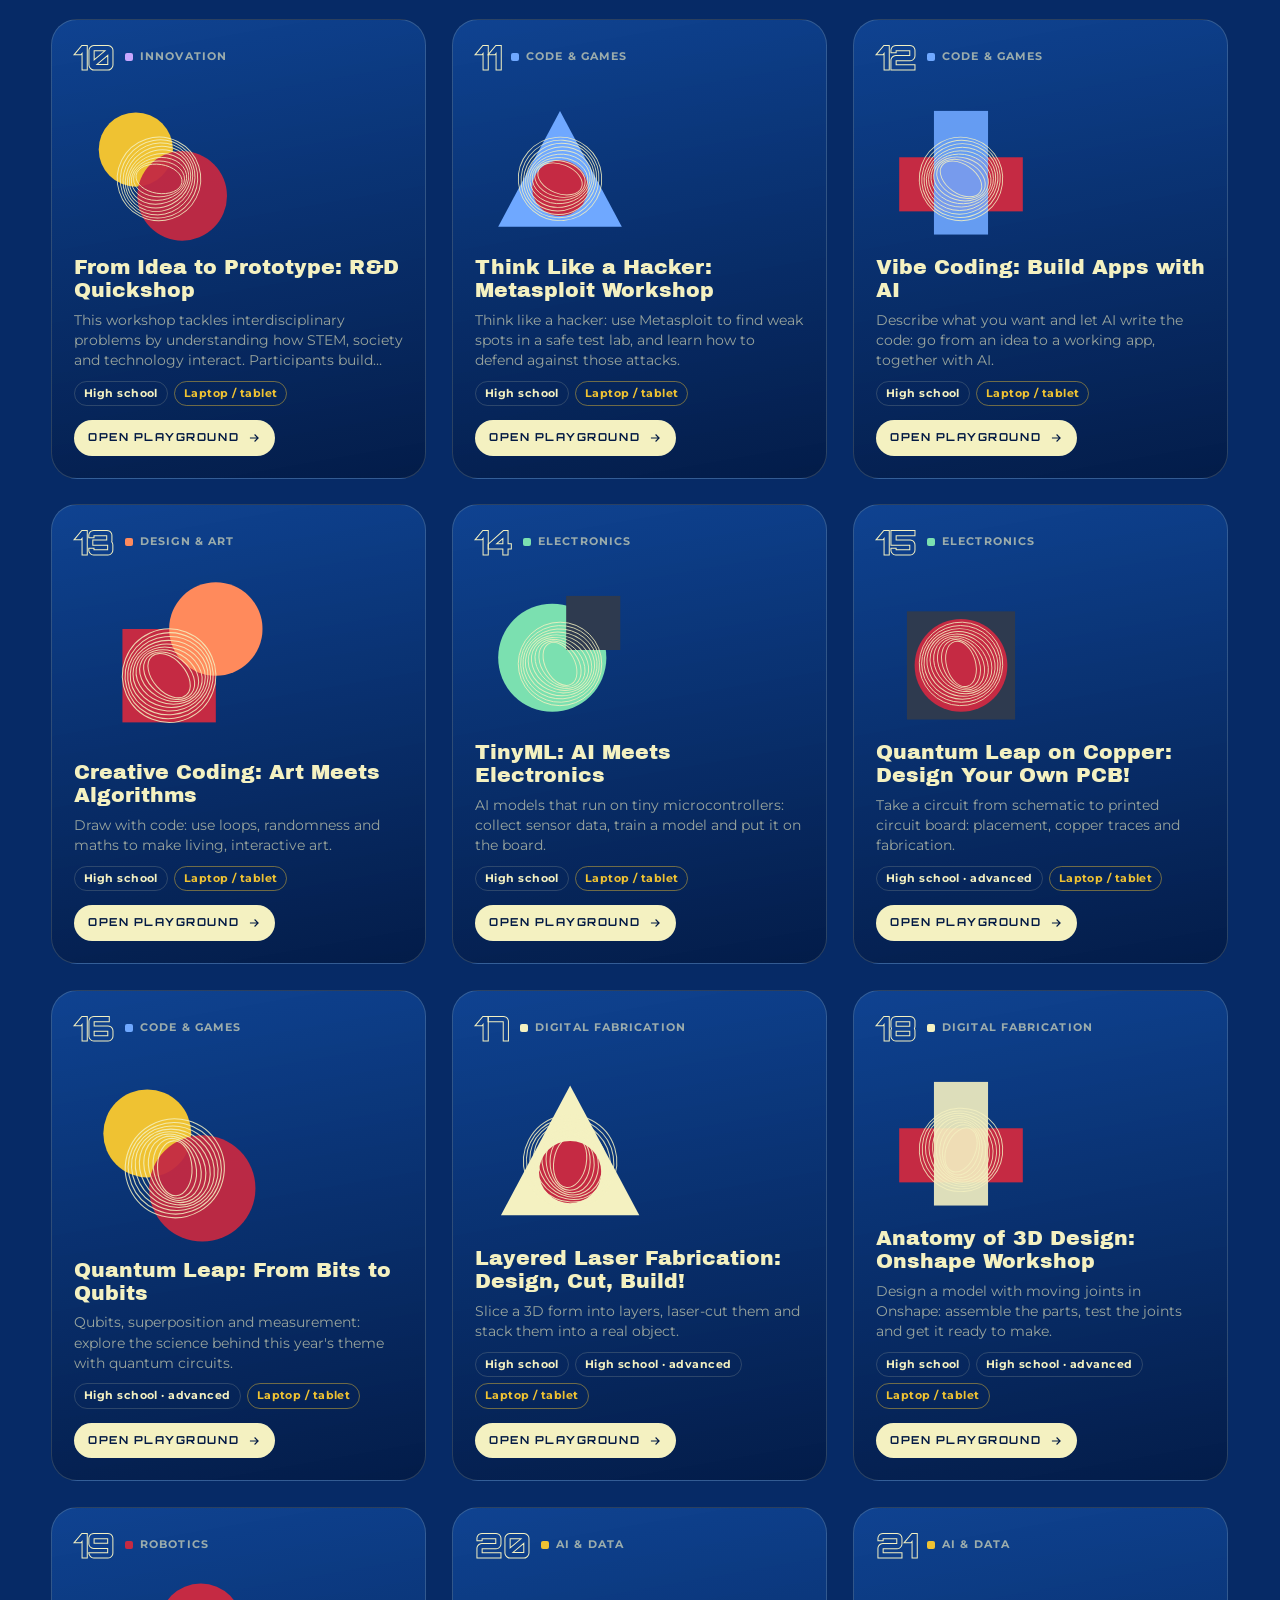
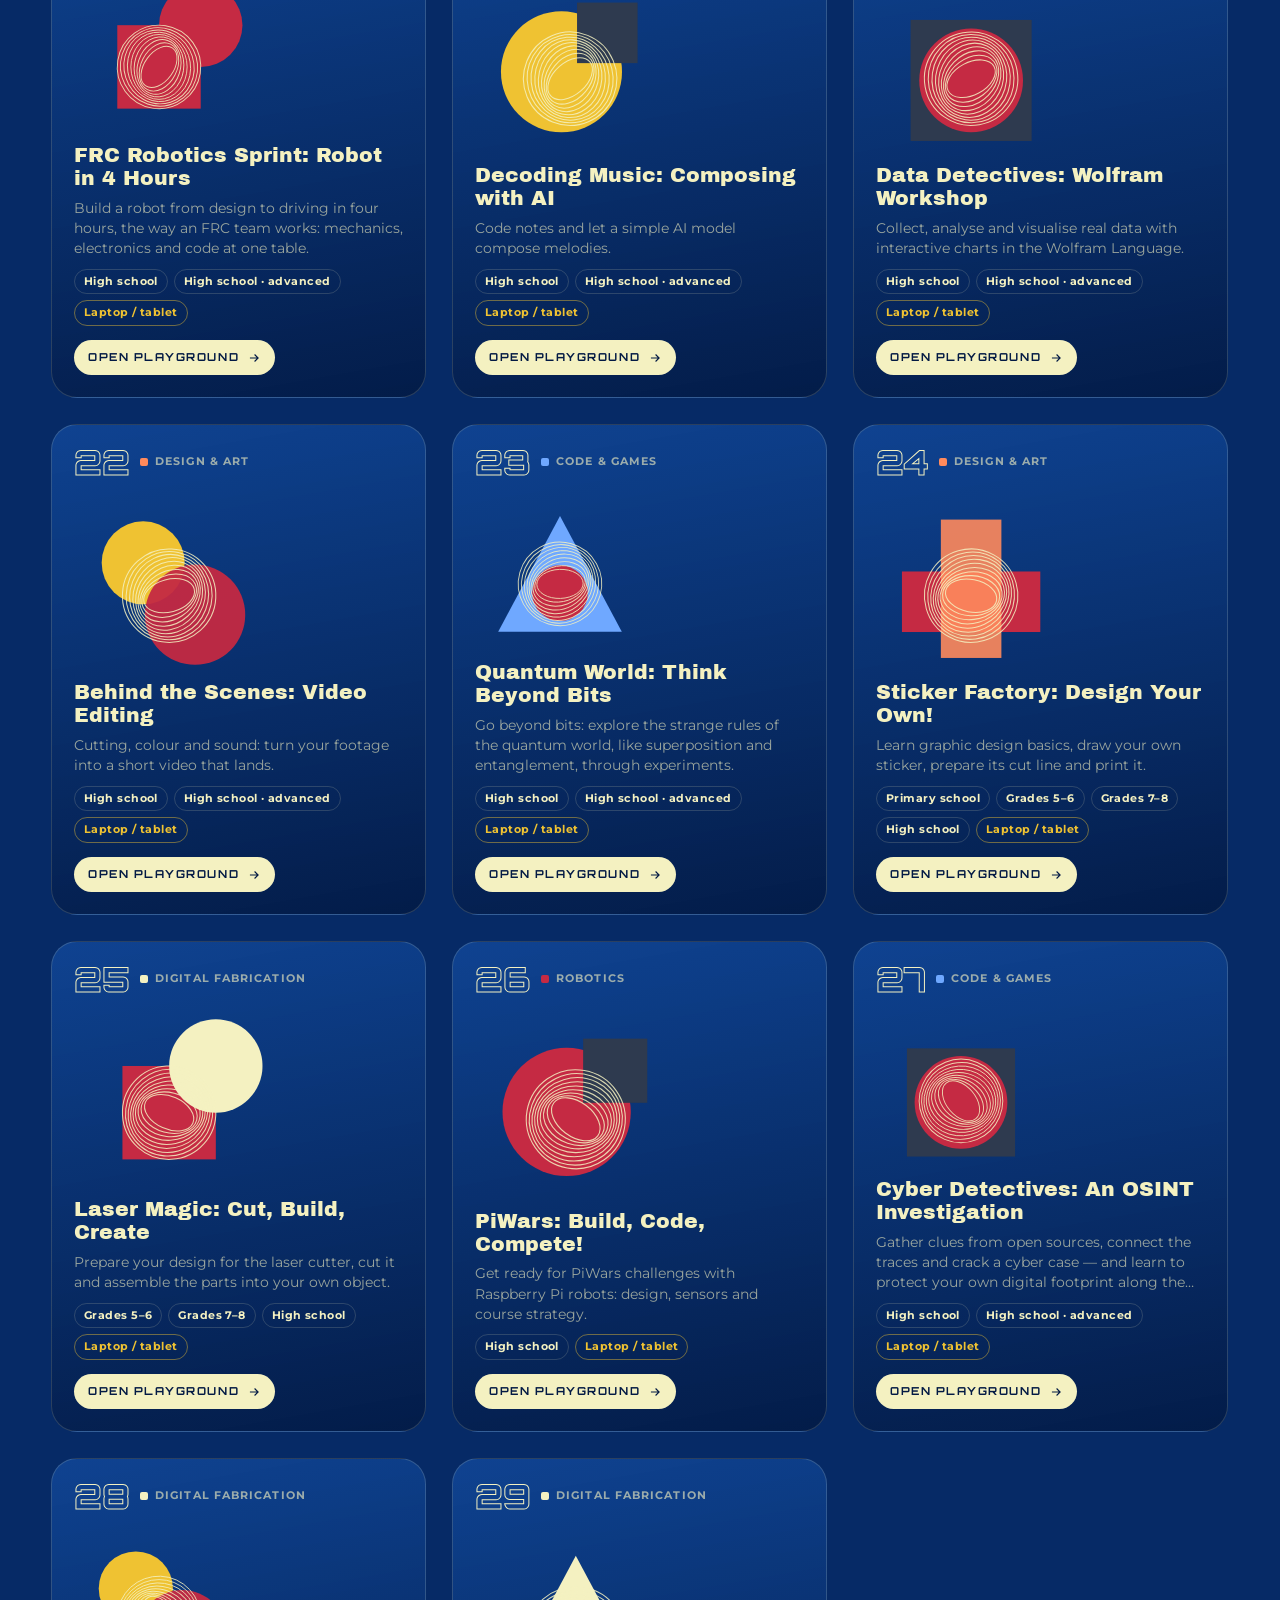
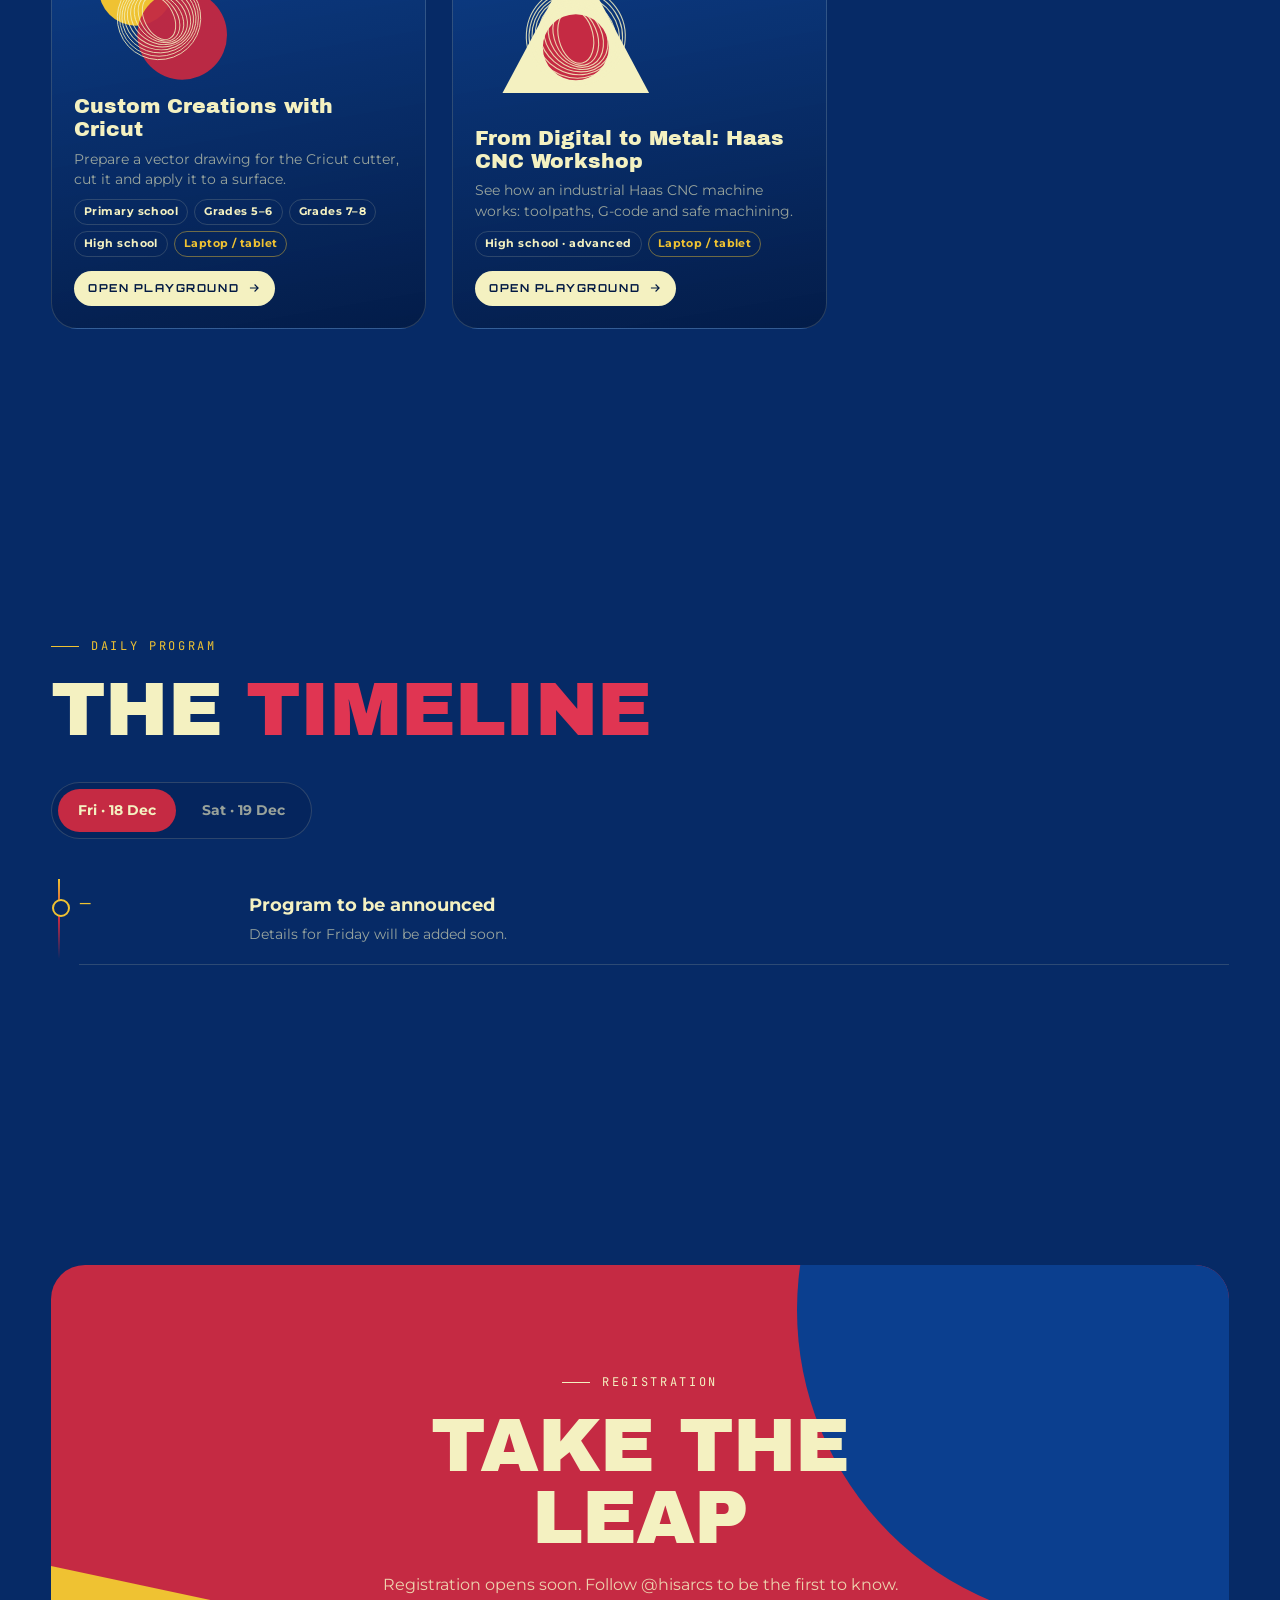
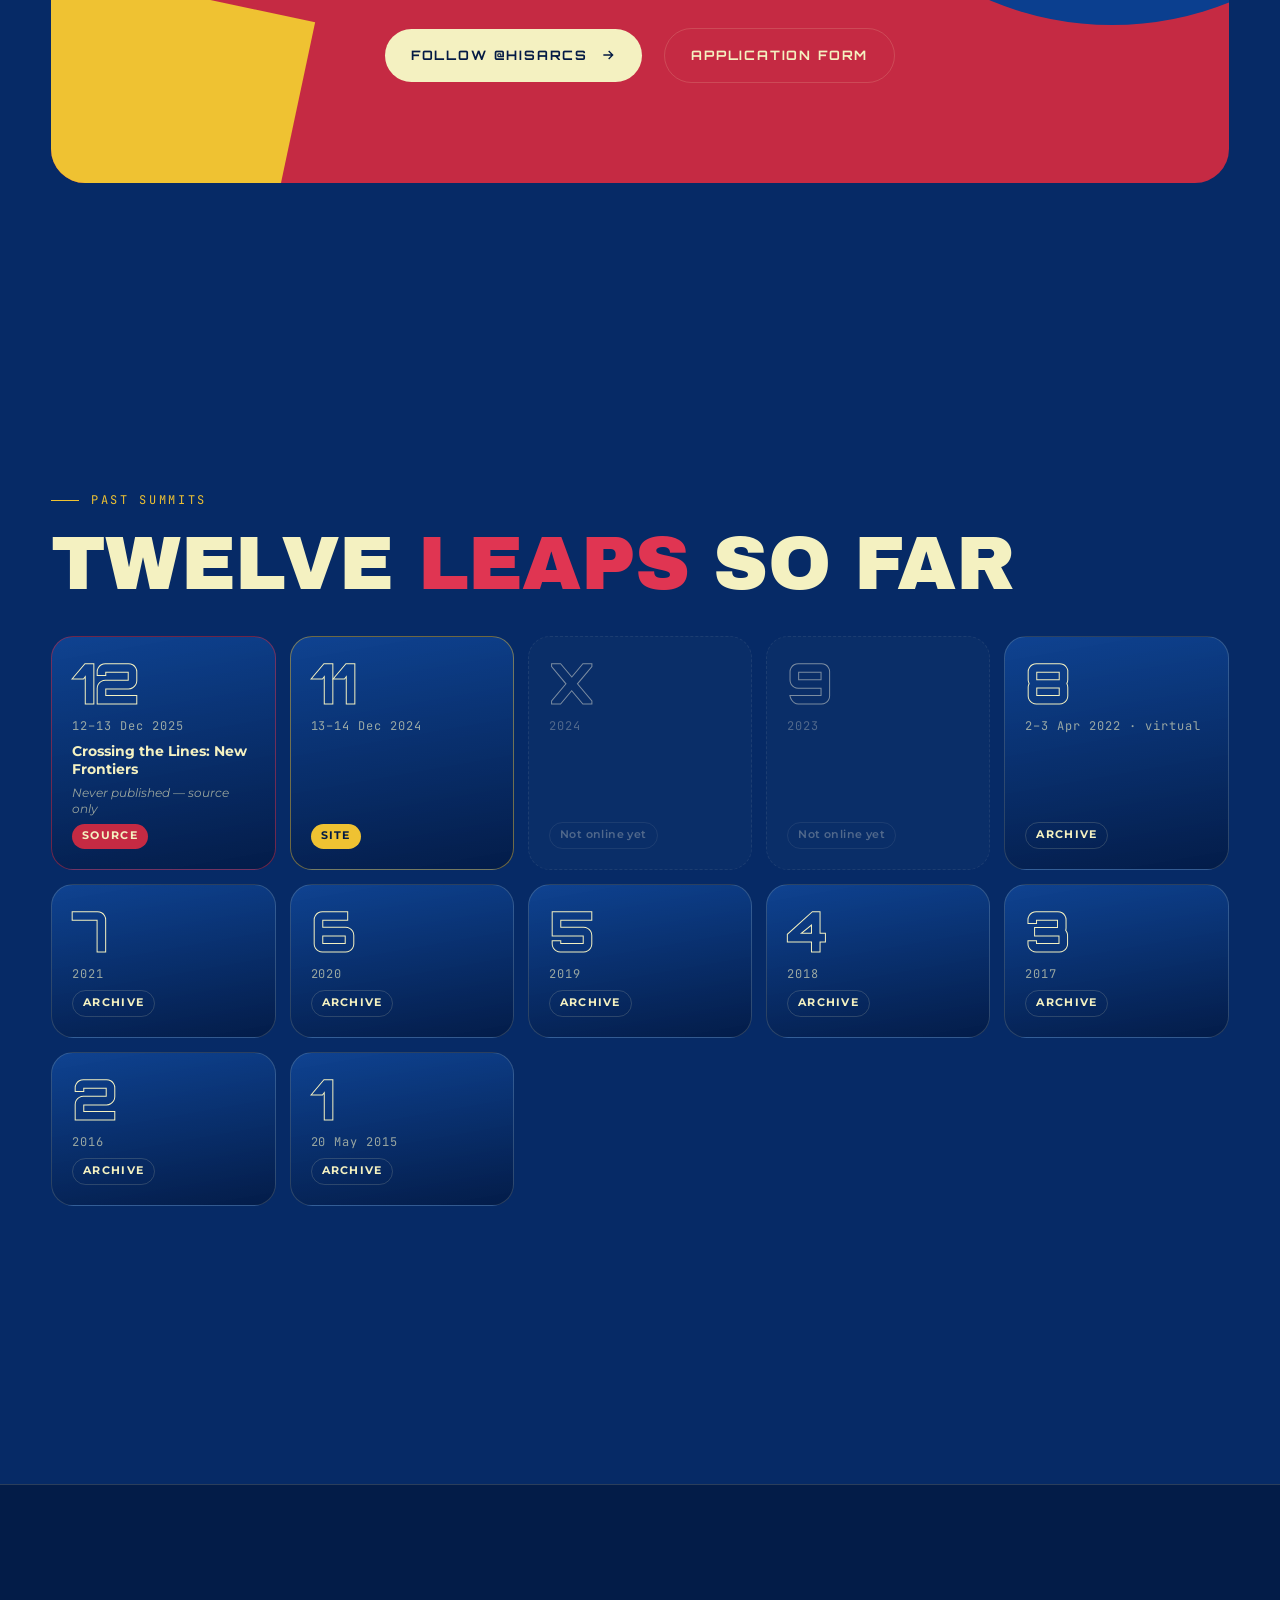
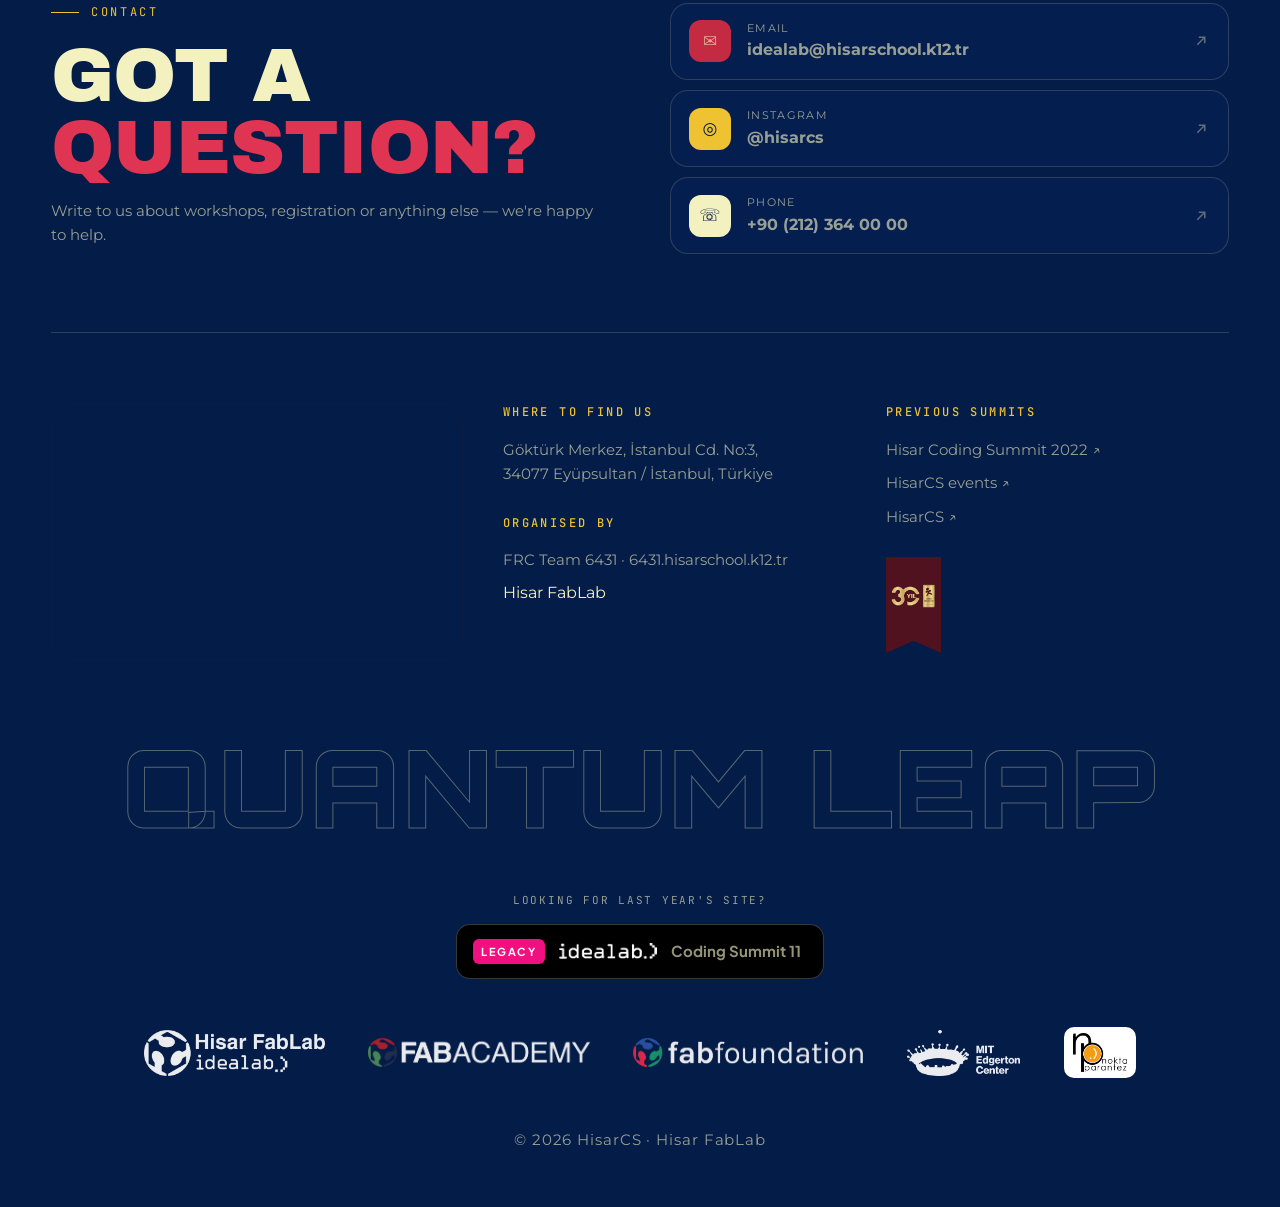
==== commit bce384e3: "Levels for the 7 grid-only workshops; laptop/tablet note now a big yellow callout above the sessions" ====
--- a/index.html
+++ b/index.html
@@ -12,8 +12,8 @@
   <link rel="preconnect" href="https://fonts.googleapis.com" />
   <link rel="preconnect" href="https://fonts.gstatic.com" crossorigin />
   <link href="https://fonts.googleapis.com/css2?family=Archivo+Black&family=JetBrains+Mono:wght@400;500&family=Montserrat:wght@300;400;500;600;700&family=Orbitron:wght@500;700;900&family=Plus+Jakarta+Sans:wght@700&display=swap" rel="stylesheet" />
-  <link rel="stylesheet" href="assets/css/style.css?v=1112a" />
-  <link rel="stylesheet" href="assets/css/sections.css?v=1112a" />
+  <link rel="stylesheet" href="assets/css/style.css?v=1112b" />
+  <link rel="stylesheet" href="assets/css/sections.css?v=1112b" />
 </head>
 <body>
   <canvas id="smoke" aria-hidden="true"></canvas>
@@ -96,9 +96,9 @@
           <div class="formrow"><a class="btn" data-form="apply" href="#apply"><span data-i18n="ap.btn">Application form</span>
             <svg viewBox="0 0 24 24" fill="none" stroke="currentColor" stroke-width="2"><path d="M5 12h14M13 6l6 6-6 6"/></svg></a><span class="formnote" role="status" hidden></span></div>
         </div>
+        <p class="apply__dev" id="devNote" role="note" hidden></p>
         <div class="tabs sess__tabs reveal" id="sessTabs" role="tablist"></div>
         <div class="sess__rooms reveal" id="sessRooms"></div>
-        <p class="apply__dev" id="devNote" hidden></p>
         <div class="brownie reveal">
           <span class="brownie__tag">19 · 12 · 17:10–17:40</span>
           <h3>Brownie Wars</h3>
@@ -283,8 +283,8 @@
 
   <div class="rewind" id="rewind" aria-hidden="true"><span>◂◂ REWINDING TO CODING SUMMIT 11</span></div>
 
-  <script src="assets/js/data.js?v=1112a"></script>
-  <script src="assets/js/playgrounds.js?v=1112a"></script>
-  <script src="assets/js/main.js?v=1112a"></script>
+  <script src="assets/js/data.js?v=1112b"></script>
+  <script src="assets/js/playgrounds.js?v=1112b"></script>
+  <script src="assets/js/main.js?v=1112b"></script>
 </body>
 </html>
--- a/assets/css/sections.css
+++ b/assets/css/sections.css
@@ -194,7 +194,9 @@
 .hcard .tags { margin: 10px 0 0; }
 .wmeta { display: flex; flex-wrap: wrap; align-items: center; gap: 8px 12px; margin: 10px 0 18px; }
 .wmeta__k { font-family: var(--f-mono); font-size: 12px; letter-spacing: .1em; text-transform: uppercase; color: var(--cream-dim); }
-.apply__dev { margin-top: 14px; color: var(--cream-dim); font-size: 14px; }
+.apply__dev { display: flex; align-items: center; gap: 14px; margin: 26px 0 6px; padding: 16px 20px; border: 2px solid var(--yellow); border-radius: 14px; background: rgba(239, 194, 50, .14); color: var(--cream); font-size: clamp(17px, 2.2vw, 21px); font-weight: 800; line-height: 1.35; }
+.apply__dev[hidden] { display: none; }
+.apply__dev::before { content: ""; flex: none; width: 34px; height: 34px; background: no-repeat center / contain url("data:image/svg+xml,%3Csvg xmlns='http://www.w3.org/2000/svg' viewBox='0 0 24 24' fill='none' stroke='%23efc232' stroke-width='1.8' stroke-linecap='round' stroke-linejoin='round'%3E%3Crect x='4' y='5' width='16' height='11' rx='1.5'/%3E%3Cpath d='M2 19h20'/%3E%3C/svg%3E"); }
 .brownie { margin-top: 36px; padding: clamp(20px, 4vw, 34px); border-radius: 18px; border: 2px solid var(--yellow); background: linear-gradient(135deg, rgba(197, 42, 67, .35), rgba(6, 34, 86, .6)); }
 .brownie__tag { font-family: var(--f-mono); font-size: 12px; letter-spacing: .1em; color: var(--yellow); }
 .brownie h3 { font-family: var(--f-display); font-size: clamp(28px, 5vw, 44px); margin: 6px 0 10px; }
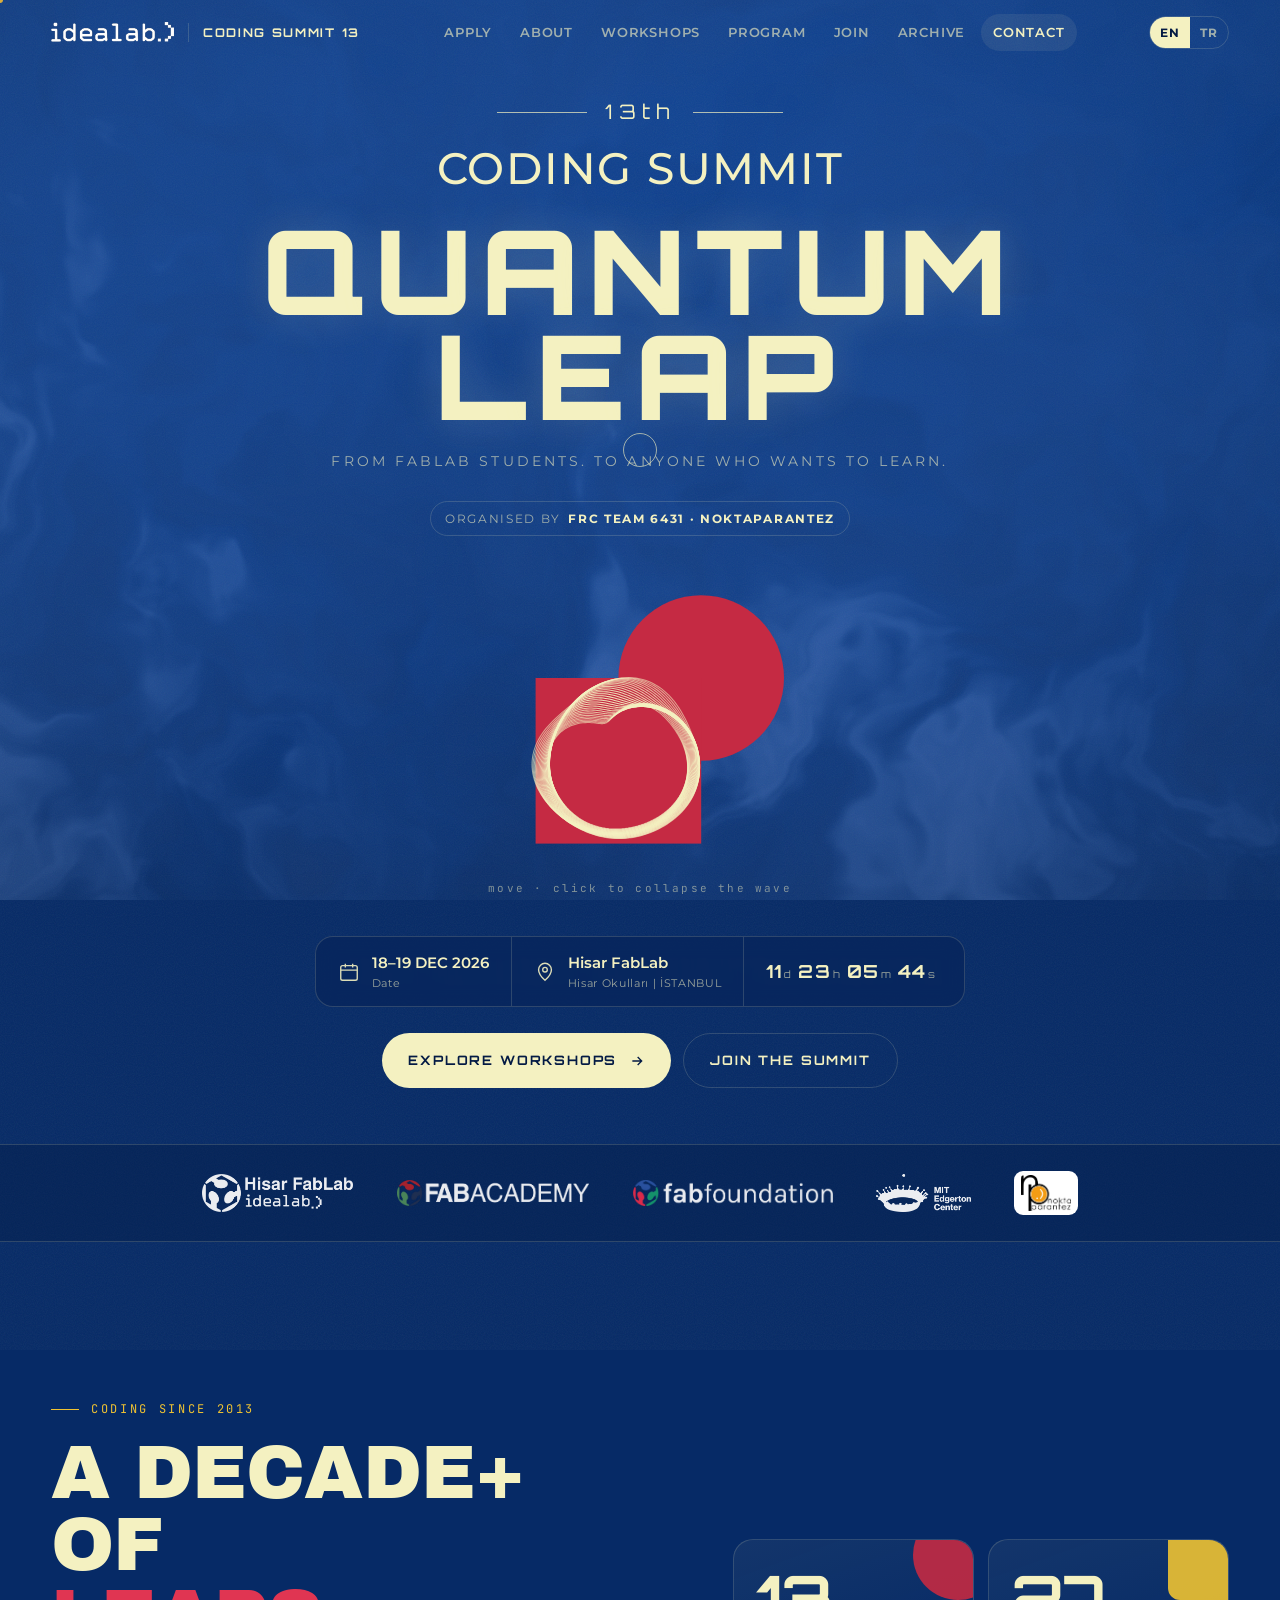
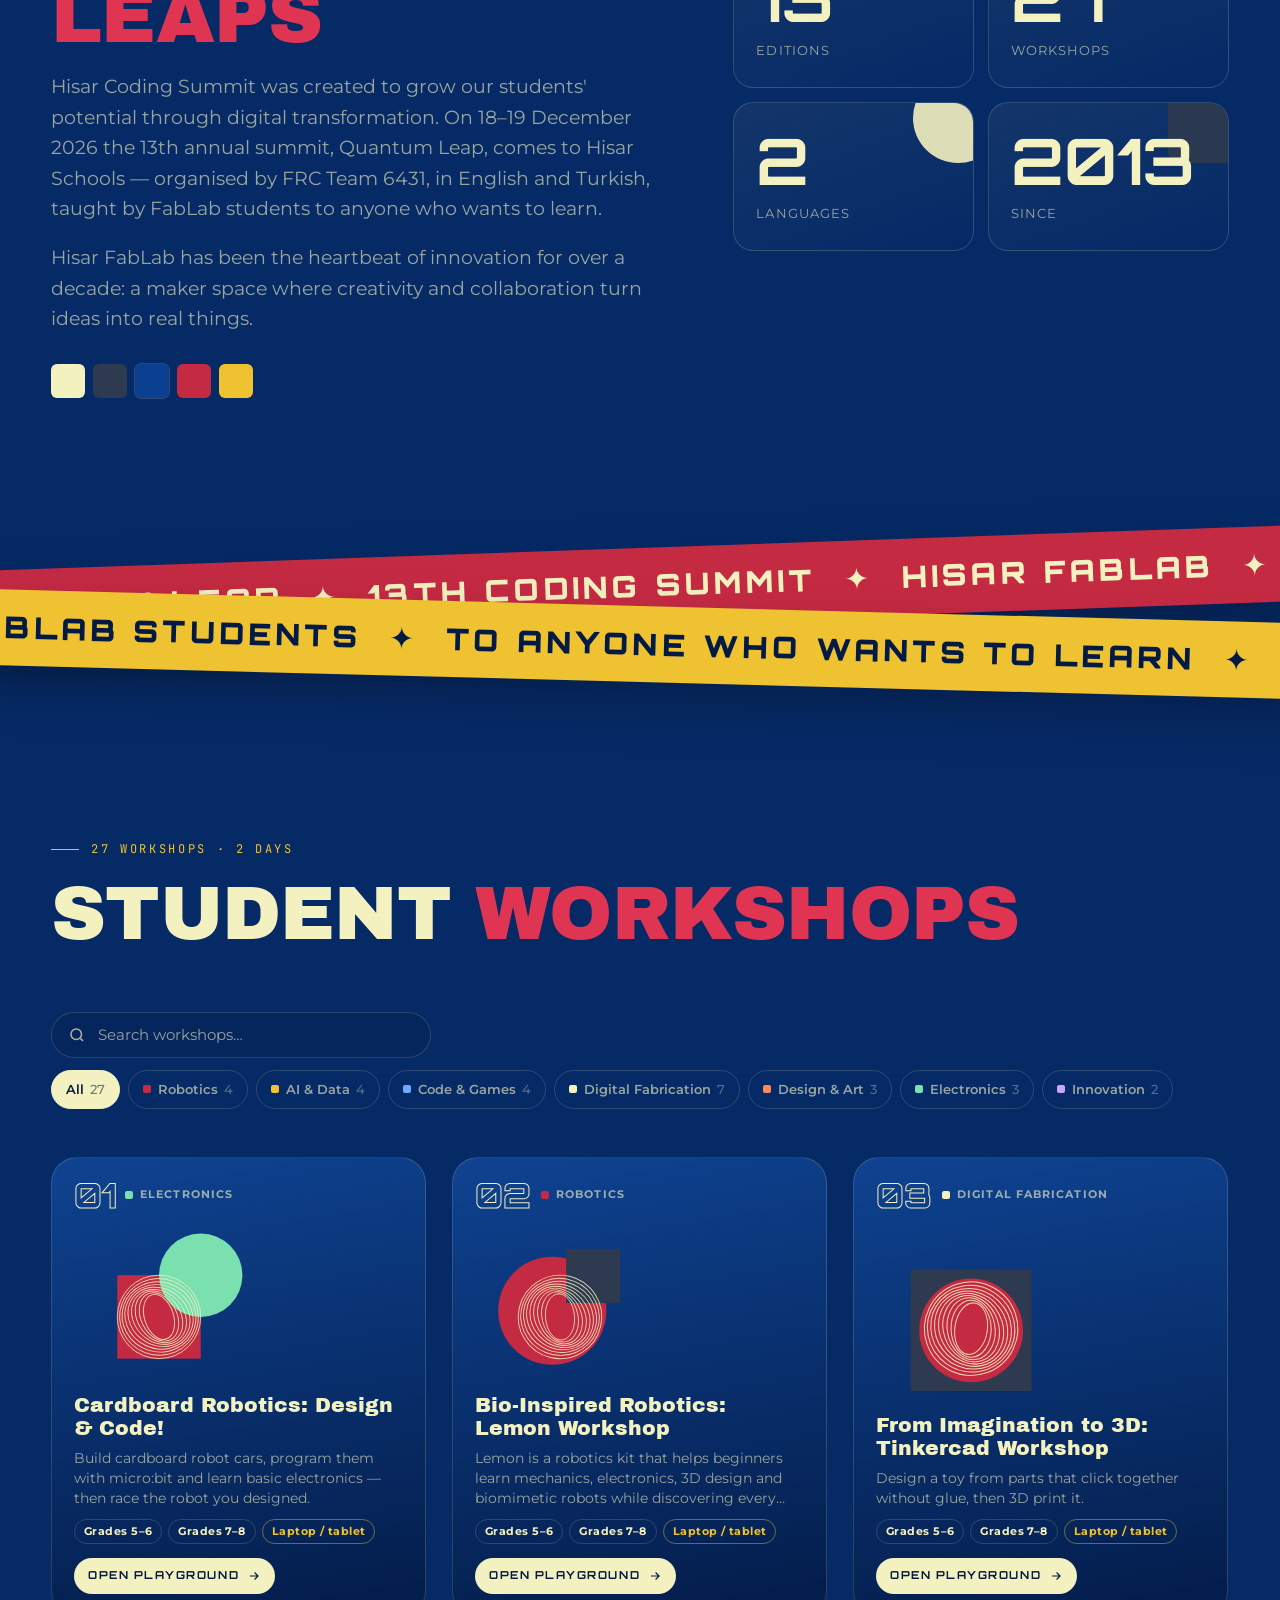
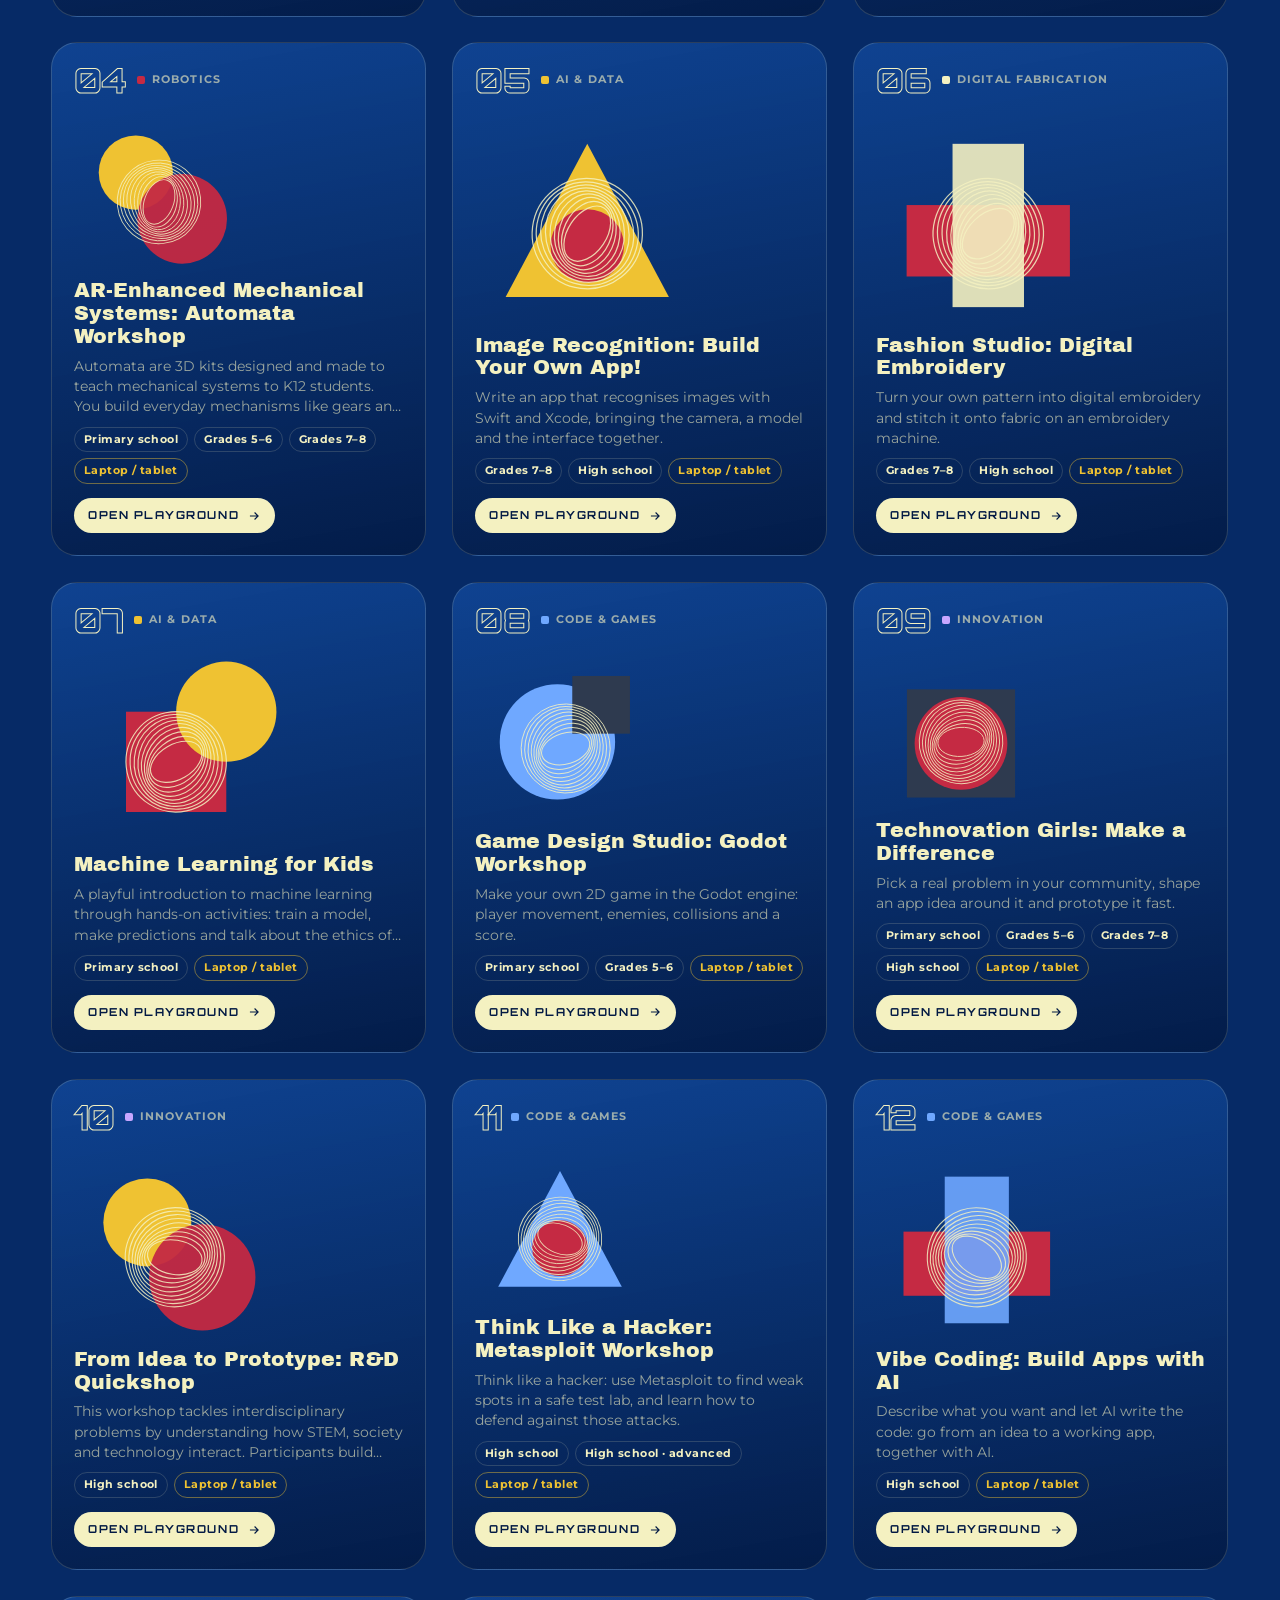
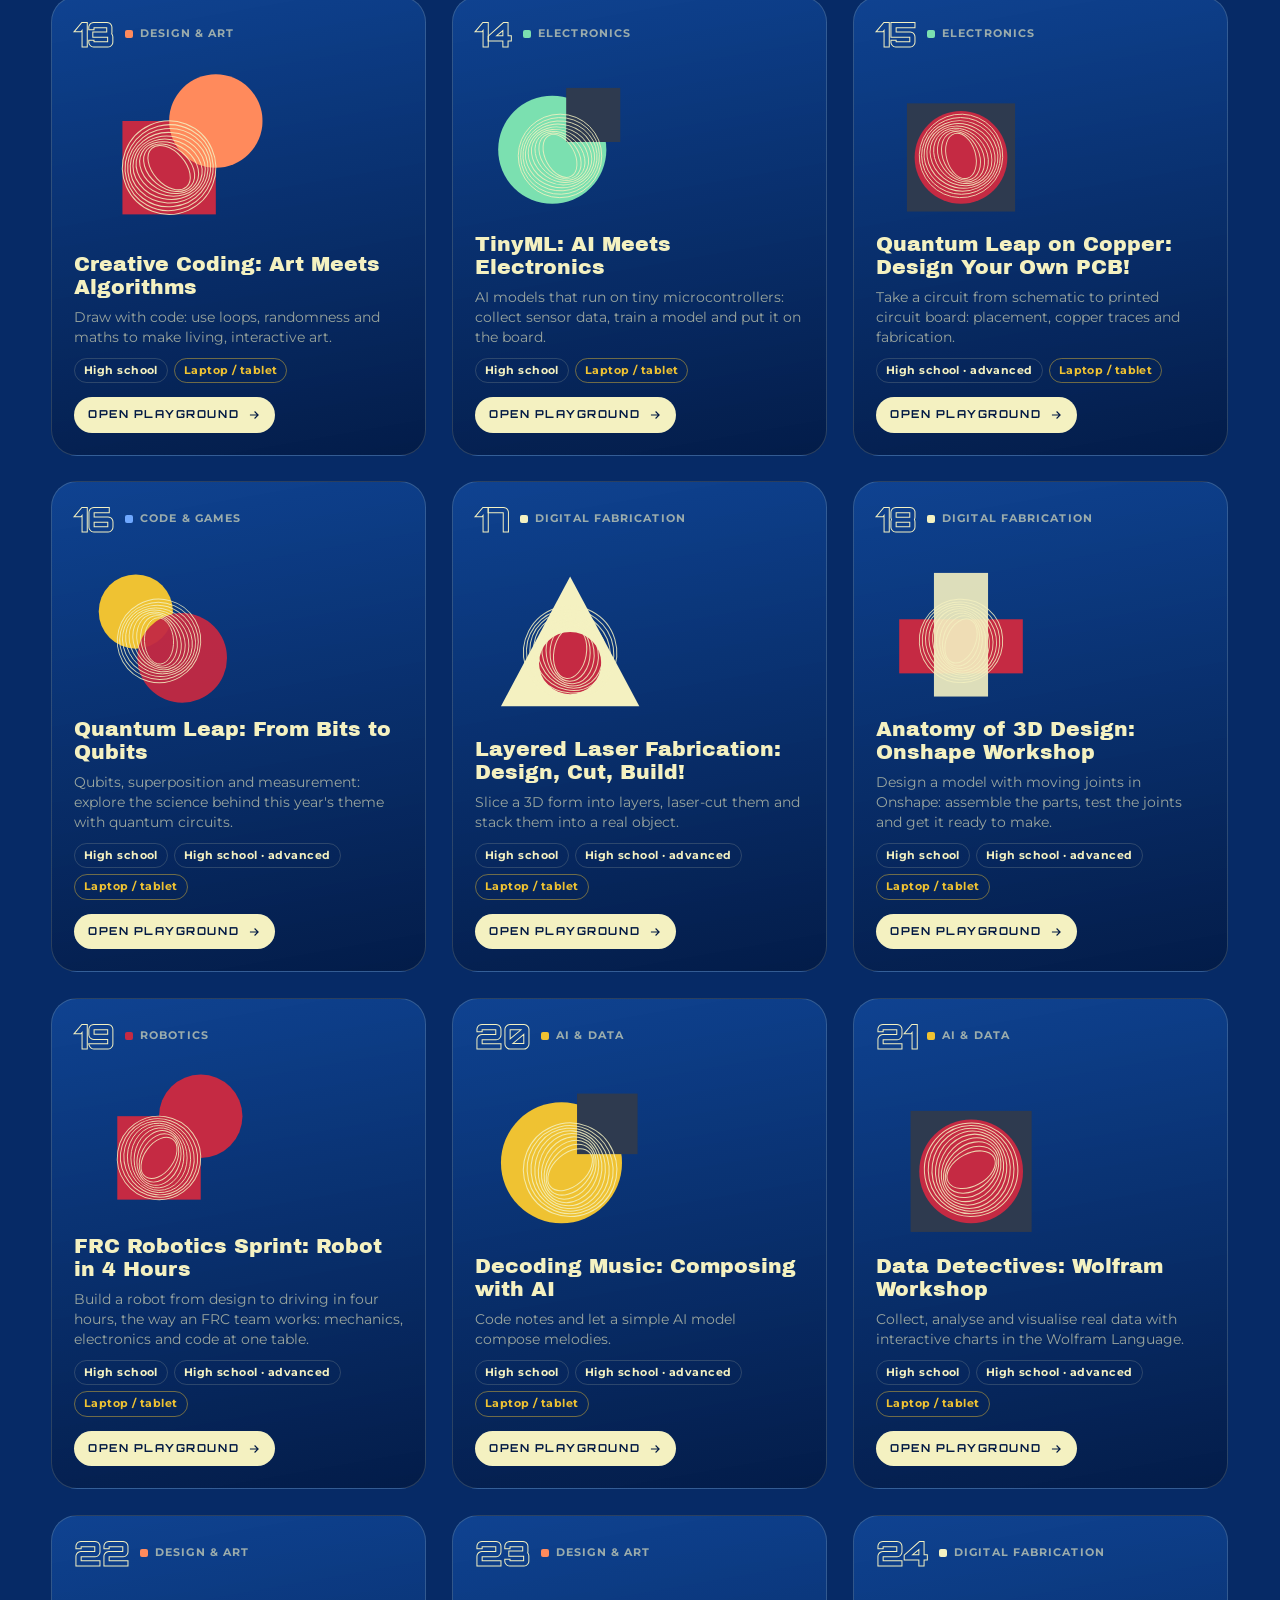
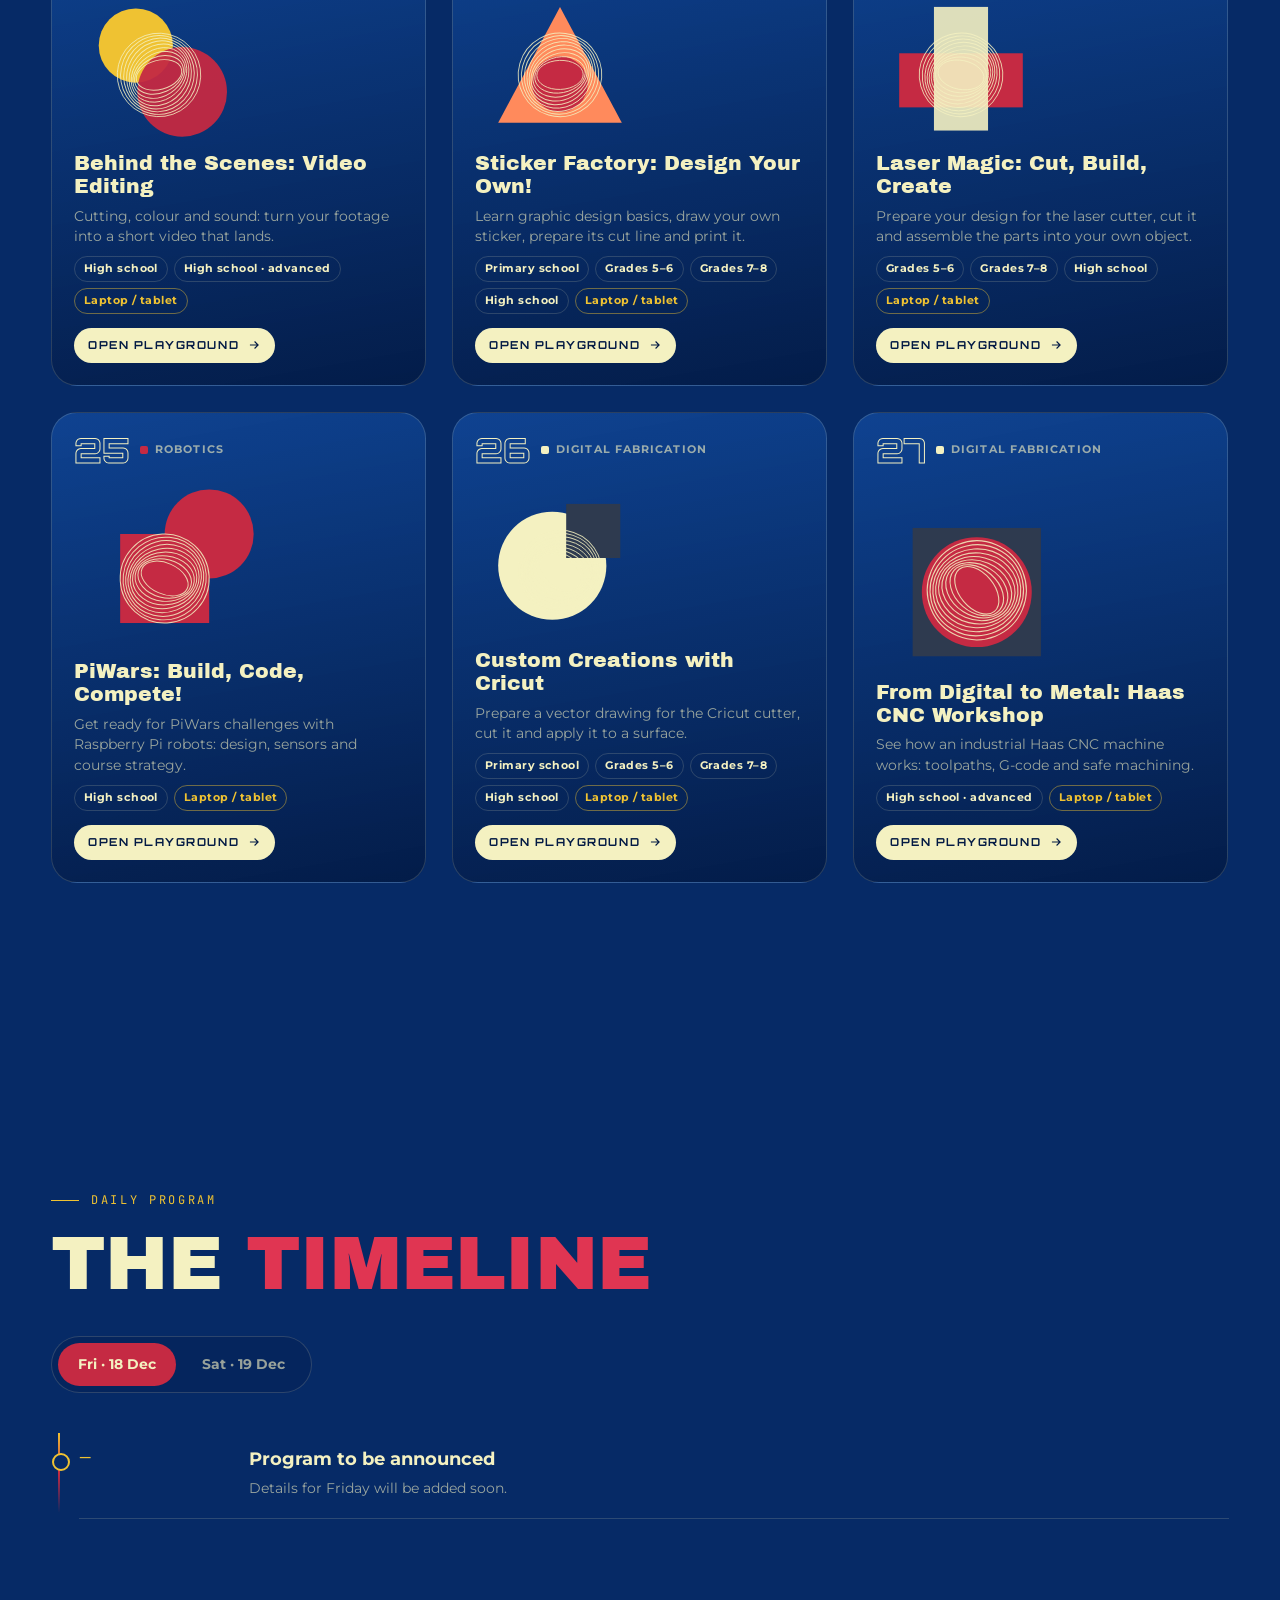
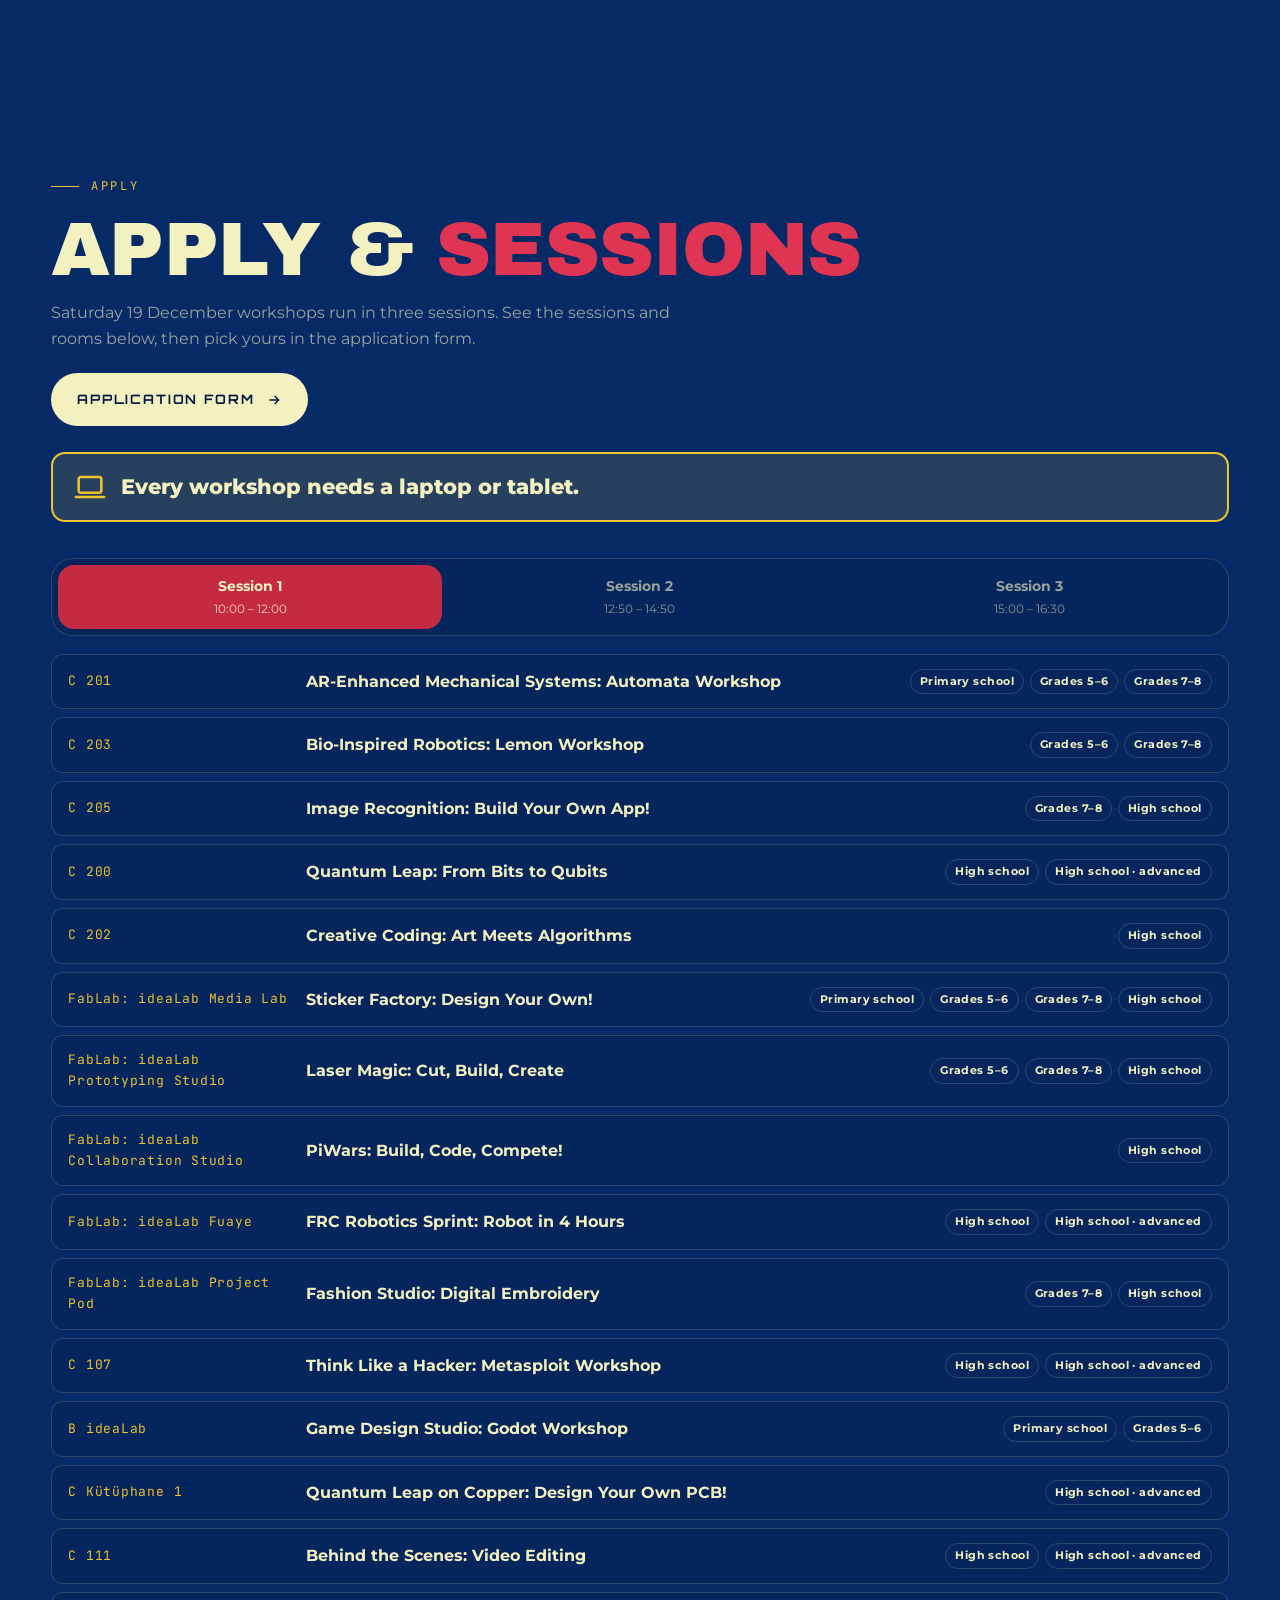
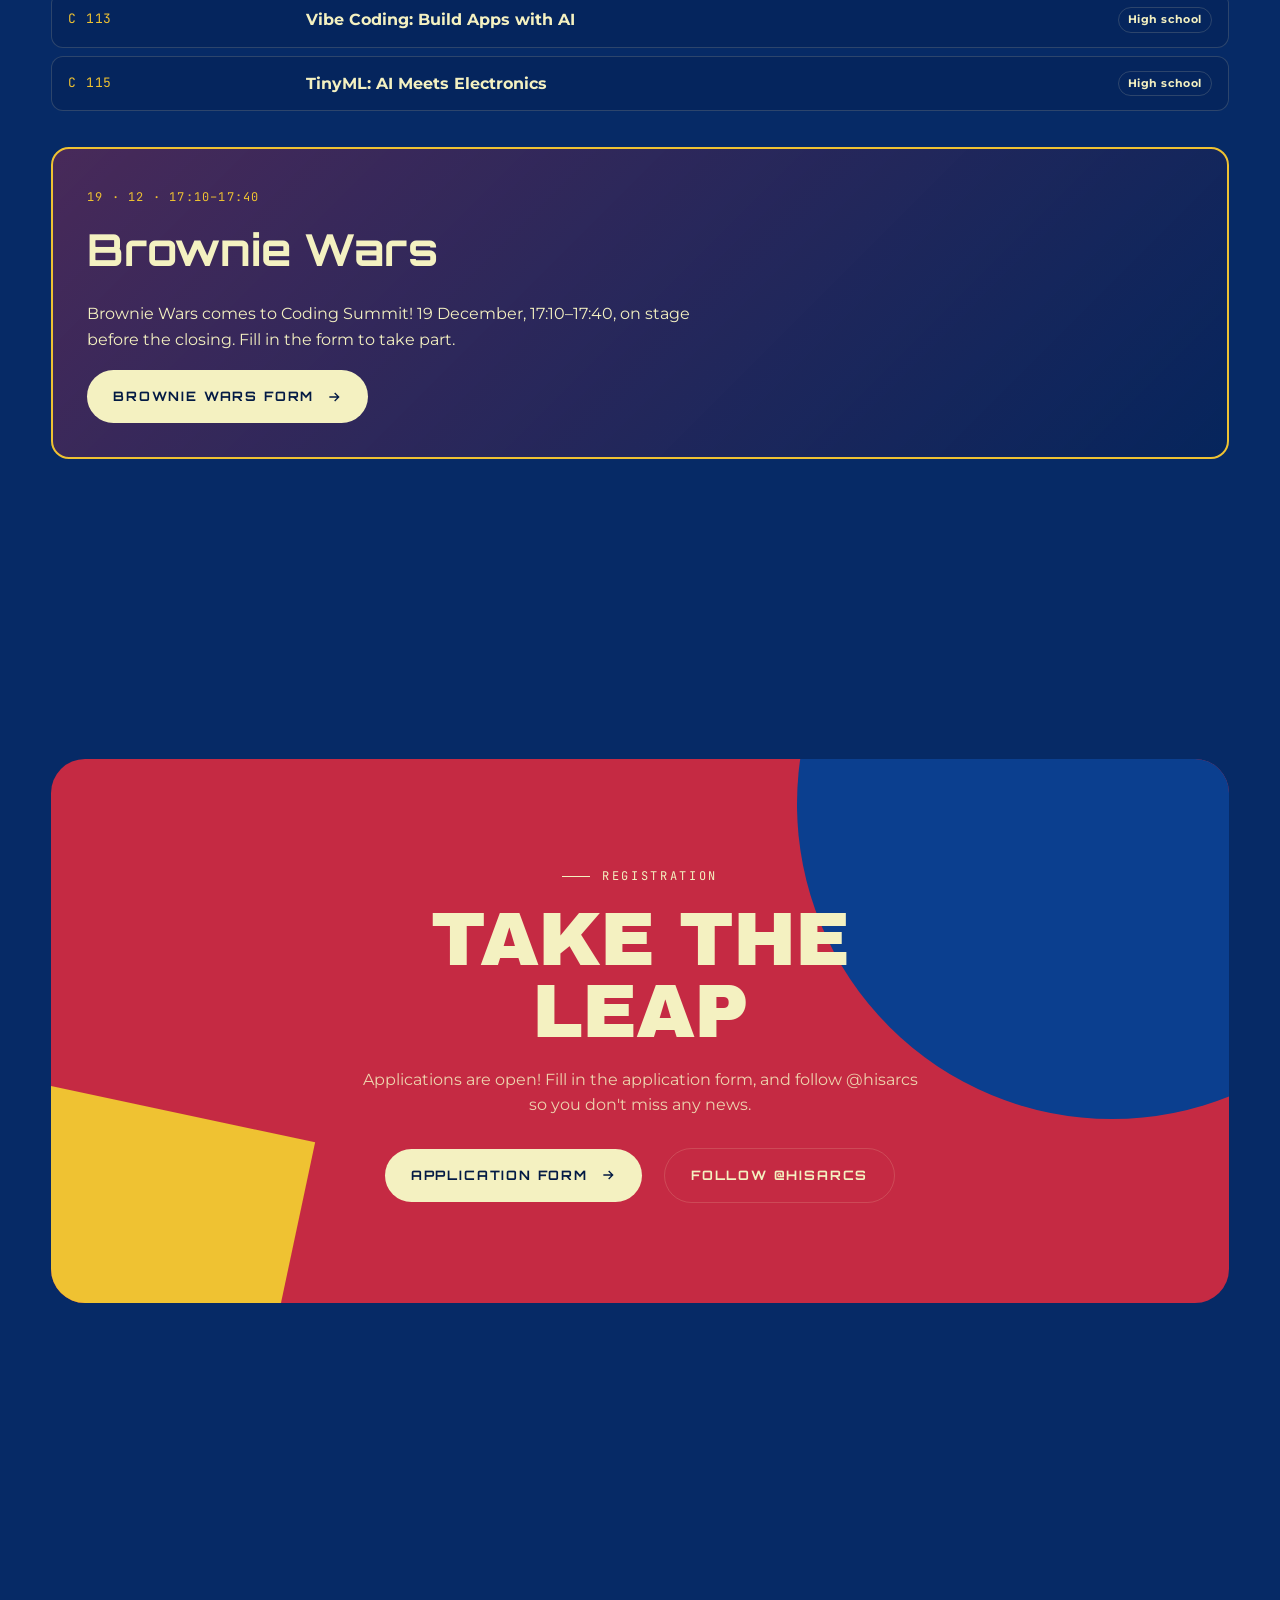
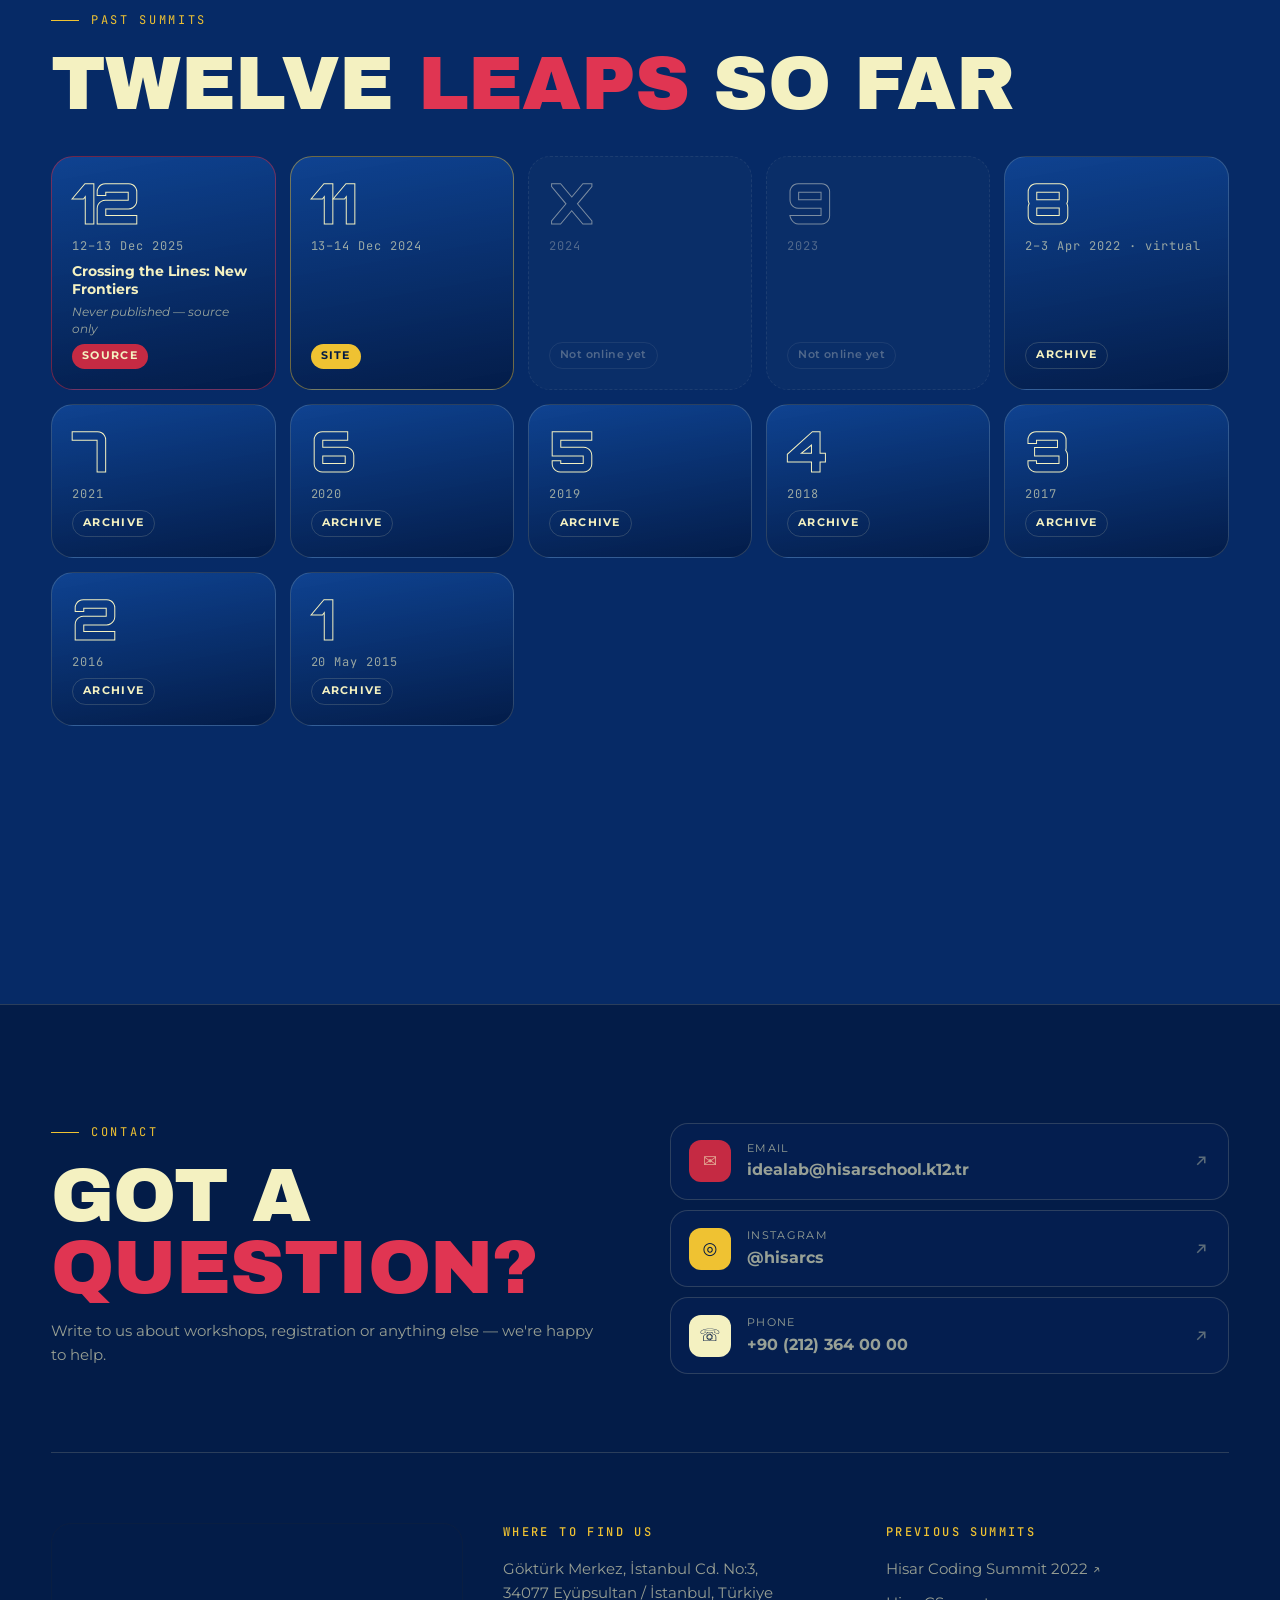
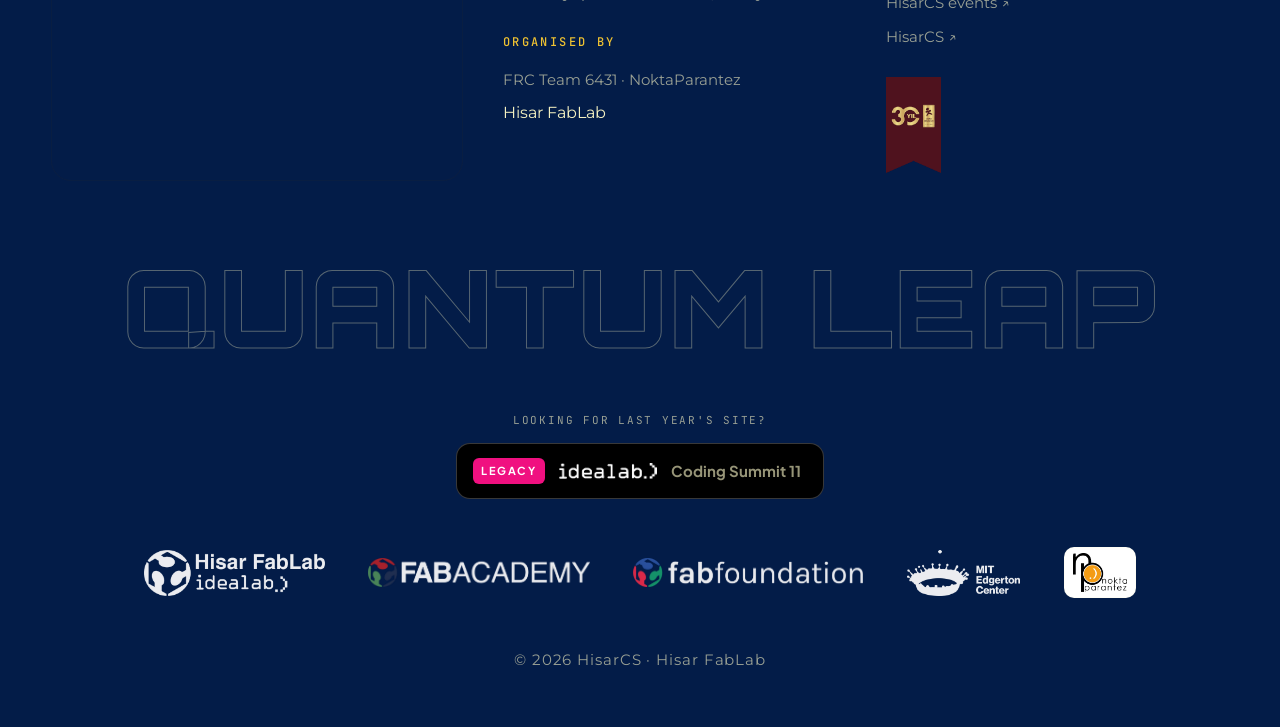
==== commit 1a0cc75b: "Senanur hoca's feedback (via Mehmet, 13 Nov) + application form link + new FRC link - Order: hero, p" ====
--- a/index.html
+++ b/index.html
@@ -12,8 +12,8 @@
   <link rel="preconnect" href="https://fonts.googleapis.com" />
   <link rel="preconnect" href="https://fonts.gstatic.com" crossorigin />
   <link href="https://fonts.googleapis.com/css2?family=Archivo+Black&family=JetBrains+Mono:wght@400;500&family=Montserrat:wght@300;400;500;600;700&family=Orbitron:wght@500;700;900&family=Plus+Jakarta+Sans:wght@700&display=swap" rel="stylesheet" />
-  <link rel="stylesheet" href="assets/css/style.css?v=1112b" />
-  <link rel="stylesheet" href="assets/css/sections.css?v=1112b" />
+  <link rel="stylesheet" href="assets/css/style.css?v=1113a" />
+  <link rel="stylesheet" href="assets/css/sections.css?v=1113a" />
 </head>
 <body>
   <canvas id="smoke" aria-hidden="true"></canvas>
@@ -86,6 +86,79 @@
       </div>
     </section>
 
+    <!-- PARTNERS -->
+    <div class="partners">
+      <div class="wrap">
+        <img class="pl" src="assets/img/partners/hisar-fablab.png" alt="Hisar FabLab idealab" />
+        <img class="pl pl--sm" src="assets/img/partners/fab-academy.png" alt="Fab Academy" />
+        <img class="pl pl--sm" src="assets/img/partners/fab-foundation.png" alt="Fab Foundation" />
+        <img class="pl" src="assets/img/partners/mit-edgerton.png" alt="MIT Edgerton Center" />
+        <a class="pl-link" id="frcStrip" href="#" target="_blank" rel="noopener"><img class="pl pl--chip" src="assets/img/partners/first.png" alt="FRC Team 6431 NoktaParantez" /></a>
+      </div>
+    </div>
+
+    <!-- ABOUT -->
+    <section class="section" id="about">
+      <div class="wrap about__grid">
+        <div class="reveal">
+          <span class="eyebrow" data-i18n="about.eyebrow">Coding since 2013</span>
+          <h2 class="h2" data-i18n-html="about.title">A decade+ of<br><em>leaps</em></h2>
+          <p class="lead" data-i18n="about.p1">Hisar Coding Summit was created to grow our students' potential through digital transformation. This year it is held for the 13th time at Hisar Schools — in English and Turkish, taught by FabLab students to anyone who wants to learn.</p>
+          <p class="lead" data-i18n="about.p2">Hisar FabLab has been the heartbeat of innovation for over a decade: a maker space where creativity and collaboration turn ideas into real things.</p>
+          <div class="swatches" aria-hidden="true">
+            <i style="background:var(--cream)"></i><i style="background:var(--navy)"></i><i style="background:var(--blue);outline:1px solid var(--line)"></i><i style="background:var(--red)"></i><i style="background:var(--yellow)"></i>
+          </div>
+        </div>
+        <div class="stats reveal">
+          <div class="stat"><b data-count="13">0</b><span data-i18n="about.s1">Editions</span></div>
+          <div class="stat"><b id="wsCountStat" data-count="0">0</b><span data-i18n="about.s2">Workshops</span></div>
+          <div class="stat"><b data-count="2">0</b><span data-i18n="about.s3">Languages</span></div>
+          <div class="stat"><b data-count="2013">0</b><span data-i18n="about.s4">Since</span></div>
+        </div>
+      </div>
+    </section>
+
+    <div class="marquee" aria-hidden="true"><div class="marquee__track" id="mq1"></div></div>
+    <div class="marquee marquee--y" aria-hidden="true"><div class="marquee__track" id="mq2"></div></div>
+
+    <!-- WORKSHOPS -->
+    <section class="section" id="workshops">
+      <div class="wrap">
+        <div class="ws__head reveal">
+          <div>
+            <span class="eyebrow" id="wsEyebrow">29 workshops · 2 days</span>
+            <h2 class="h2" data-i18n-html="ws.title">Student <em>workshops</em></h2>
+          </div>
+          <div class="ws__tools">
+            <label class="search">
+              <svg viewBox="0 0 24 24" fill="none" stroke="currentColor" stroke-width="2"><circle cx="11" cy="11" r="7"/><path d="m20 20-3.5-3.5"/></svg>
+              <input id="q" type="search" data-i18n-ph="ws.search" placeholder="Search workshops…" autocomplete="off" />
+            </label>
+            <div class="chips" id="chips"></div>
+          </div>
+        </div>
+        <div class="ws__grid" id="track"></div>
+      </div>
+      <svg class="liquid-defs" width="0" height="0" aria-hidden="true" focusable="false">
+        <filter id="liquid" x="-5%" y="-5%" width="110%" height="110%" color-interpolation-filters="sRGB">
+          <feTurbulence type="fractalNoise" baseFrequency="0.006 0.014" numOctaves="1" seed="3" result="n" />
+          <feDisplacementMap id="liquidMap" in="SourceGraphic" in2="n" scale="0" xChannelSelector="R" yChannelSelector="G" />
+        </filter>
+      </svg>
+    </section>
+
+    <!-- PROGRAM -->
+    <section class="section" id="program">
+      <div class="wrap">
+        <div class="reveal">
+          <span class="eyebrow" data-i18n="pg.eyebrow">Daily program</span>
+          <h2 class="h2" data-i18n-html="pg.title">The <em>timeline</em></h2>
+        </div>
+        <div class="tabs reveal" id="tabs" role="tablist"></div>
+        <div class="timeline reveal" id="timeline"></div>
+      </div>
+    </section>
+
     <!-- APPLY -->
     <section class="section apply" id="apply">
       <div class="wrap">
@@ -109,79 +182,6 @@
       </div>
     </section>
 
-    <!-- PARTNERS -->
-    <div class="partners">
-      <div class="wrap">
-        <img class="pl" src="assets/img/partners/hisar-fablab.png" alt="Hisar FabLab idealab" />
-        <img class="pl pl--sm" src="assets/img/partners/fab-academy.png" alt="Fab Academy" />
-        <img class="pl pl--sm" src="assets/img/partners/fab-foundation.png" alt="Fab Foundation" />
-        <img class="pl" src="assets/img/partners/mit-edgerton.png" alt="MIT Edgerton Center" />
-        <a class="pl-link" id="frcStrip" href="#" target="_blank" rel="noopener"><img class="pl pl--chip" src="assets/img/partners/first.png" alt="FRC Team 6431 NoktaParantez" /></a>
-      </div>
-    </div>
-
-    <!-- ABOUT -->
-    <section class="section" id="about">
-      <div class="wrap about__grid">
-        <div class="reveal">
-          <span class="eyebrow" data-i18n="about.eyebrow">Coding since 2013</span>
-          <h2 class="h2" data-i18n-html="about.title">A decade+ of<br><em>leaps</em></h2>
-          <p class="lead" data-i18n="about.p1">Hisar Coding Summit was created to grow our students' potential through digital transformation. This year it is held for the 13th time at Hisar Schools — in English and Turkish, taught by FabLab students to anyone who wants to learn.</p>
-          <p class="lead" data-i18n="about.p2">Hisar FabLab has been the heartbeat of innovation for over a decade: a maker space where creativity and collaboration turn ideas into real things.</p>
-          <div class="swatches" aria-hidden="true">
-            <i style="background:var(--cream)"></i><i style="background:var(--navy)"></i><i style="background:var(--blue);outline:1px solid var(--line)"></i><i style="background:var(--red)"></i><i style="background:var(--yellow)"></i>
-          </div>
-        </div>
-        <div class="stats reveal">
-          <div class="stat"><b data-count="13">0</b><span data-i18n="about.s1">Editions</span></div>
-          <div class="stat"><b id="wsCountStat" data-count="0">0</b><span data-i18n="about.s2">Workshops</span></div>
-          <div class="stat"><b data-count="2">0</b><span data-i18n="about.s3">Languages</span></div>
-          <div class="stat"><b data-count="2013">0</b><span data-i18n="about.s4">Since</span></div>
-        </div>
-      </div>
-    </section>
-
-    <div class="marquee" aria-hidden="true"><div class="marquee__track" id="mq1"></div></div>
-    <div class="marquee marquee--y" aria-hidden="true"><div class="marquee__track" id="mq2"></div></div>
-
-    <!-- WORKSHOPS -->
-    <section class="section" id="workshops">
-      <div class="wrap">
-        <div class="ws__head reveal">
-          <div>
-            <span class="eyebrow" id="wsEyebrow">29 workshops · 2 days</span>
-            <h2 class="h2" data-i18n-html="ws.title">Student <em>workshops</em></h2>
-          </div>
-          <div class="ws__tools">
-            <label class="search">
-              <svg viewBox="0 0 24 24" fill="none" stroke="currentColor" stroke-width="2"><circle cx="11" cy="11" r="7"/><path d="m20 20-3.5-3.5"/></svg>
-              <input id="q" type="search" data-i18n-ph="ws.search" placeholder="Search workshops…" autocomplete="off" />
-            </label>
-            <div class="chips" id="chips"></div>
-          </div>
-        </div>
-        <div class="ws__grid" id="track"></div>
-      </div>
-      <svg class="liquid-defs" width="0" height="0" aria-hidden="true" focusable="false">
-        <filter id="liquid" x="-5%" y="-5%" width="110%" height="110%" color-interpolation-filters="sRGB">
-          <feTurbulence type="fractalNoise" baseFrequency="0.006 0.014" numOctaves="1" seed="3" result="n" />
-          <feDisplacementMap id="liquidMap" in="SourceGraphic" in2="n" scale="0" xChannelSelector="R" yChannelSelector="G" />
-        </filter>
-      </svg>
-    </section>
-
-    <!-- PROGRAM -->
-    <section class="section" id="program">
-      <div class="wrap">
-        <div class="reveal">
-          <span class="eyebrow" data-i18n="pg.eyebrow">Daily program</span>
-          <h2 class="h2" data-i18n-html="pg.title">The <em>timeline</em></h2>
-        </div>
-        <div class="tabs reveal" id="tabs" role="tablist"></div>
-        <div class="timeline reveal" id="timeline"></div>
-      </div>
-    </section>
-
     <!-- JOIN -->
     <section class="section" id="join">
       <div class="wrap">
@@ -190,11 +190,11 @@
           <h2 class="h2" data-i18n-html="join.title">Take the<br>leap</h2>
           <p id="joinText" data-i18n="join.soon">Registration opens soon. Follow @hisarcs to be the first to know.</p>
           <div class="join__cta">
-            <a class="btn" id="joinBtn" href="https://www.instagram.com/hisarcs/" target="_blank" rel="noopener">
+            <a class="btn" data-form="apply" href="#apply"><span data-i18n="ap.btn">Application form</span>
+              <svg viewBox="0 0 24 24" fill="none" stroke="currentColor" stroke-width="2"><path d="M5 12h14M13 6l6 6-6 6"/></svg></a><span class="formnote" role="status" hidden></span>
+            <a class="btn btn--ghost" id="joinBtn" href="https://www.instagram.com/hisarcs/" target="_blank" rel="noopener">
               <span id="joinBtnText" data-i18n="join.follow">Follow @hisarcs</span>
-              <svg viewBox="0 0 24 24" fill="none" stroke="currentColor" stroke-width="2"><path d="M5 12h14M13 6l6 6-6 6"/></svg>
             </a>
-            <a class="btn btn--ghost" data-form="apply" href="#apply"><span data-i18n="ap.btn">Application form</span></a><span class="formnote" role="status" hidden></span>
             <a class="join__ig" href="https://www.instagram.com/hisarcs/" target="_blank" rel="noopener">@hisarcs</a>
           </div>
         </div>
@@ -234,7 +234,7 @@
           <p>Göktürk Merkez, İstanbul Cd. No:3,<br>34077 Eyüpsultan / İstanbul, Türkiye</p>
           <h4 style="margin-top:28px" data-i18n="ft.org">Organised by</h4>
           <ul>
-            <li><a id="frcFoot" href="https://6431.hisarschool.k12.tr/" target="_blank" rel="noopener">FRC Team 6431 · 6431.hisarschool.k12.tr</a></li>
+            <li><a id="frcFoot" href="https://6431.hisarschool.k12.tr/" target="_blank" rel="noopener">FRC Team 6431 · NoktaParantez</a></li>
             <li>Hisar FabLab</li>
           </ul>
         </div>
@@ -283,8 +283,8 @@
 
   <div class="rewind" id="rewind" aria-hidden="true"><span>◂◂ REWINDING TO CODING SUMMIT 11</span></div>
 
-  <script src="assets/js/data.js?v=1112b"></script>
-  <script src="assets/js/playgrounds.js?v=1112b"></script>
-  <script src="assets/js/main.js?v=1112b"></script>
+  <script src="assets/js/data.js?v=1113a"></script>
+  <script src="assets/js/playgrounds.js?v=1113a"></script>
+  <script src="assets/js/main.js?v=1113a"></script>
 </body>
 </html>
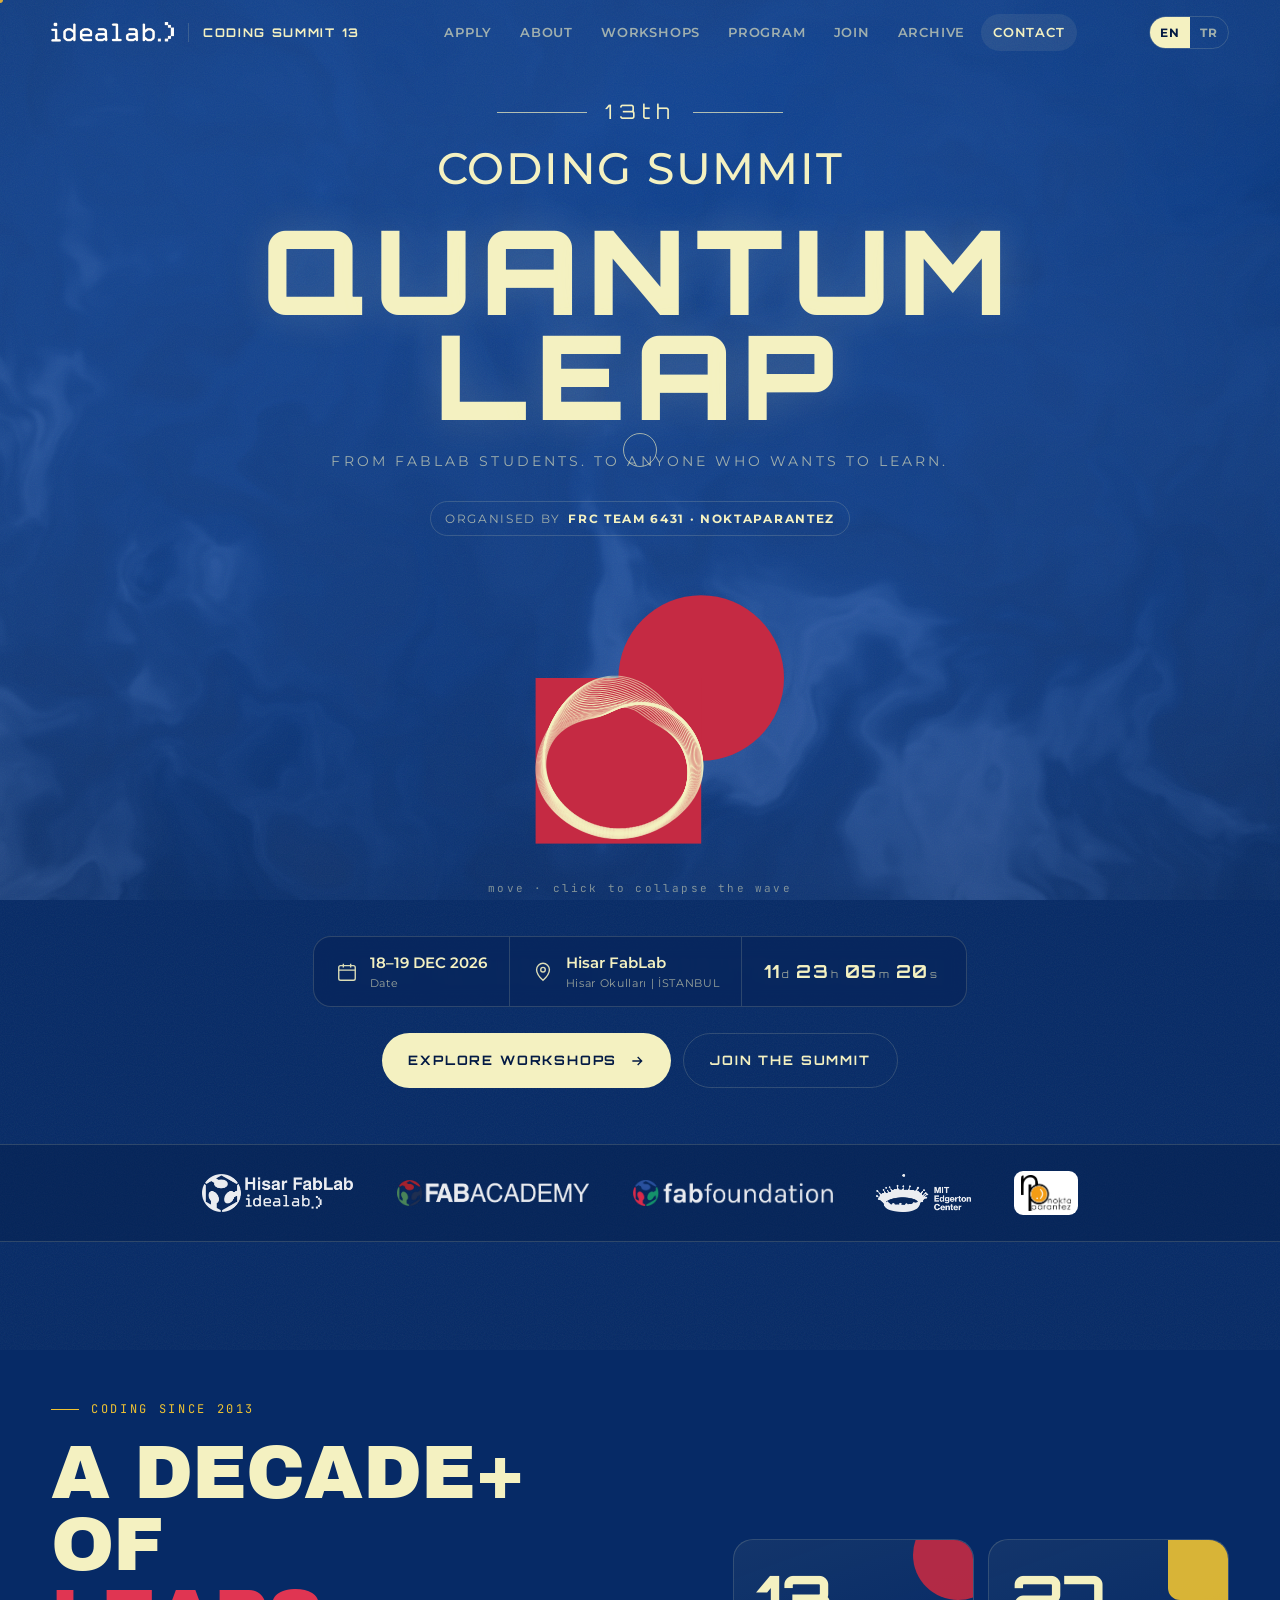
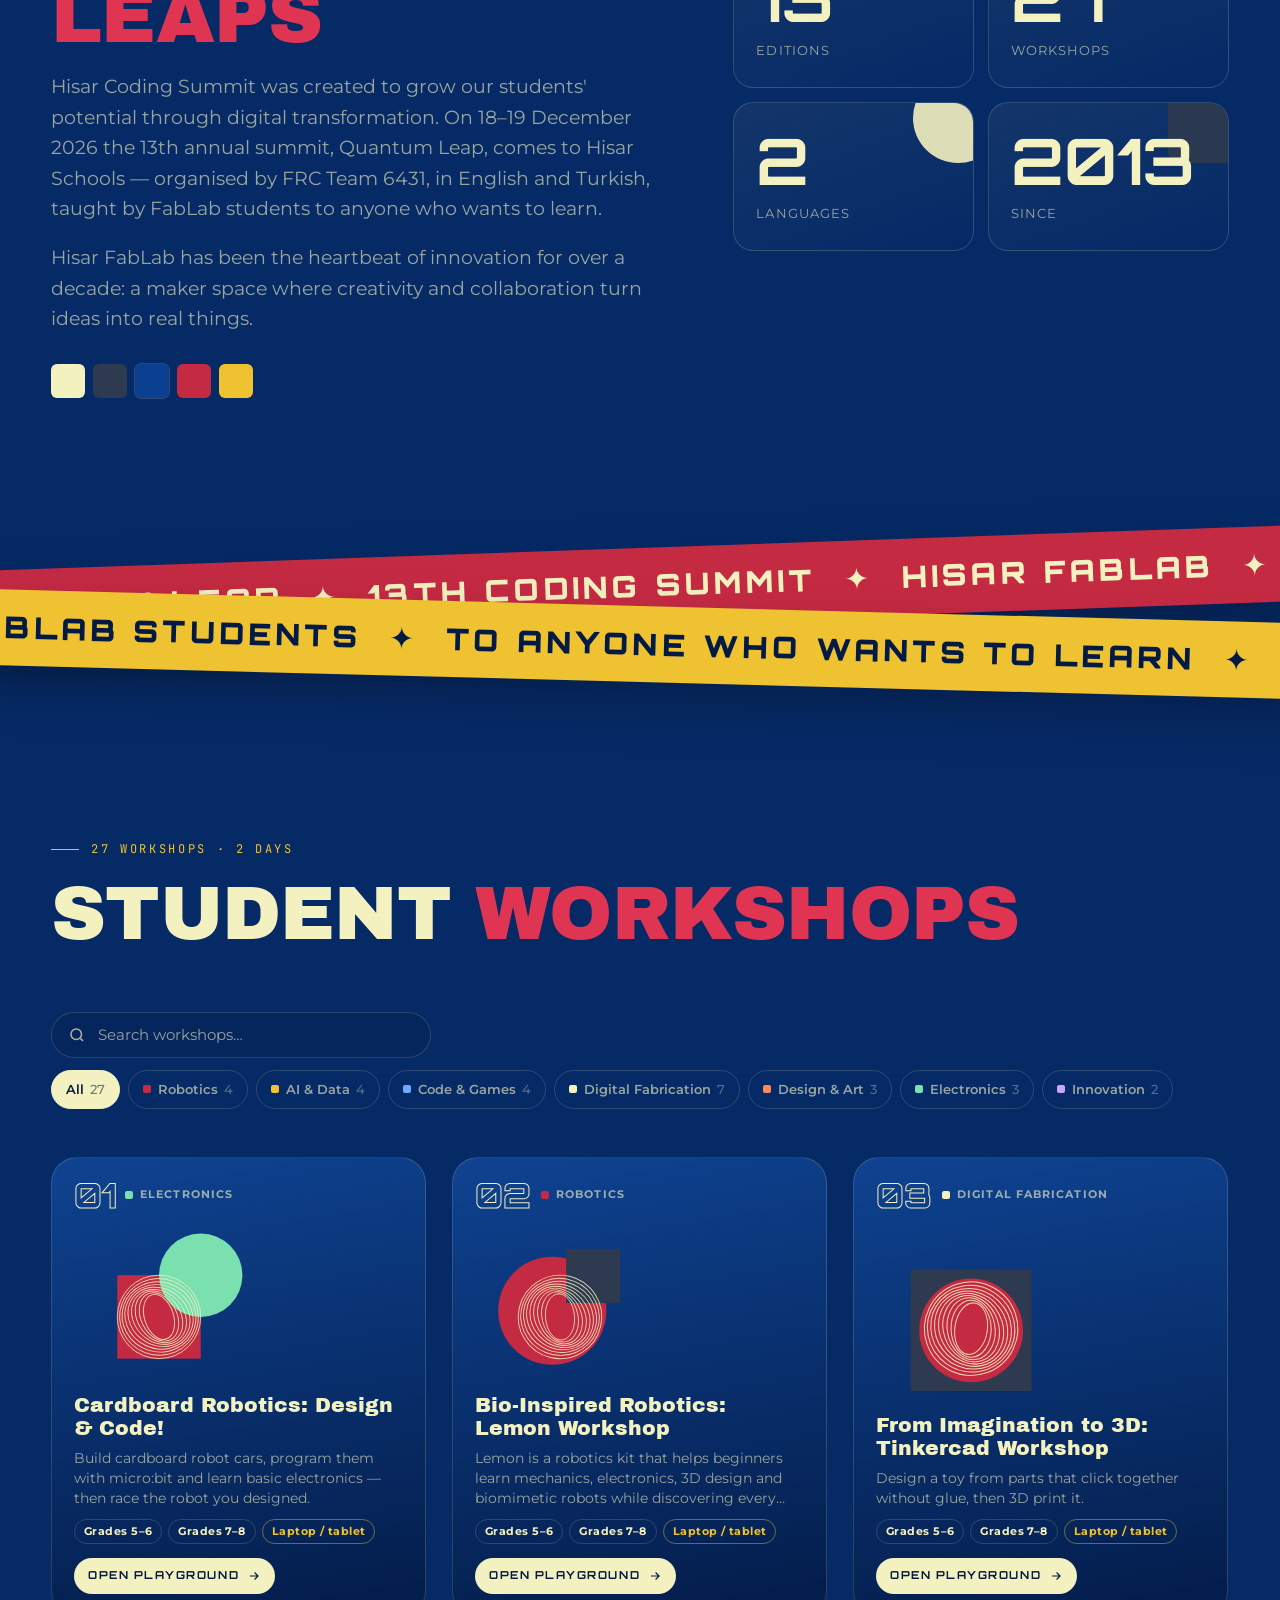
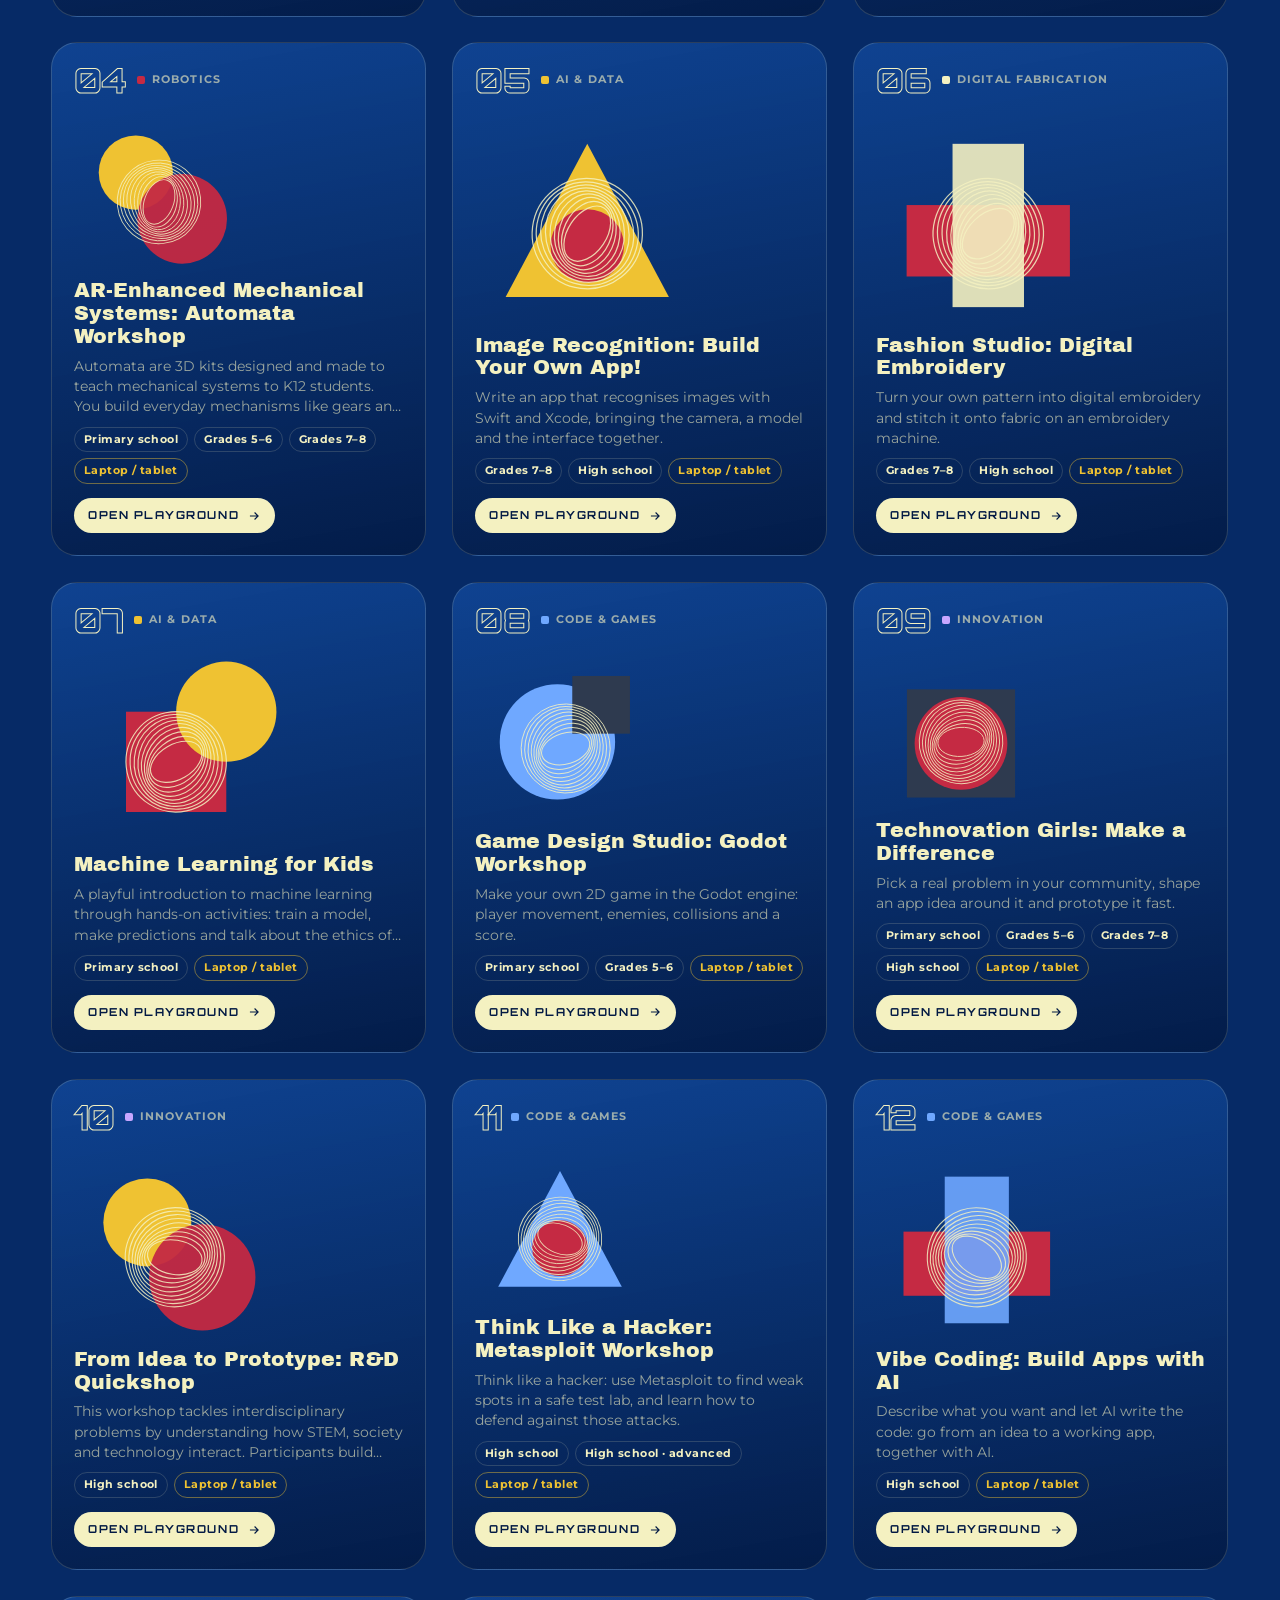
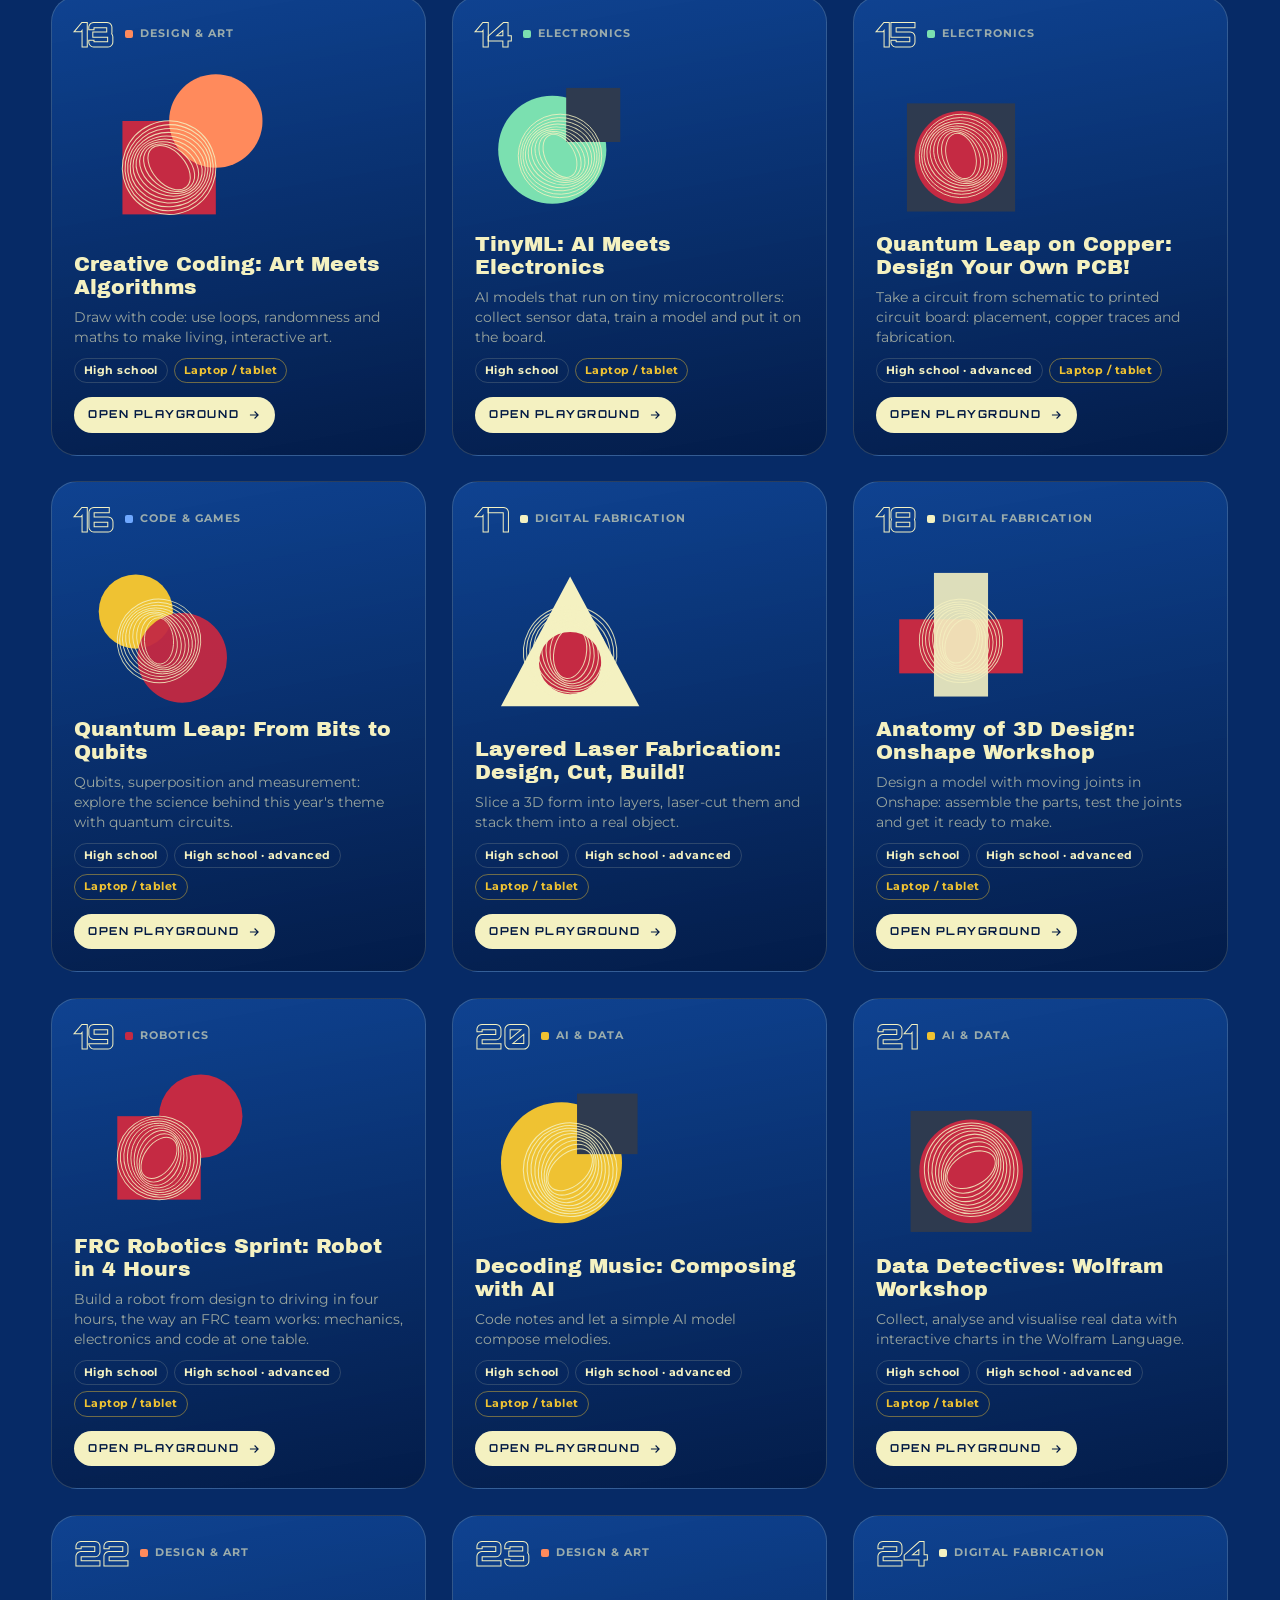
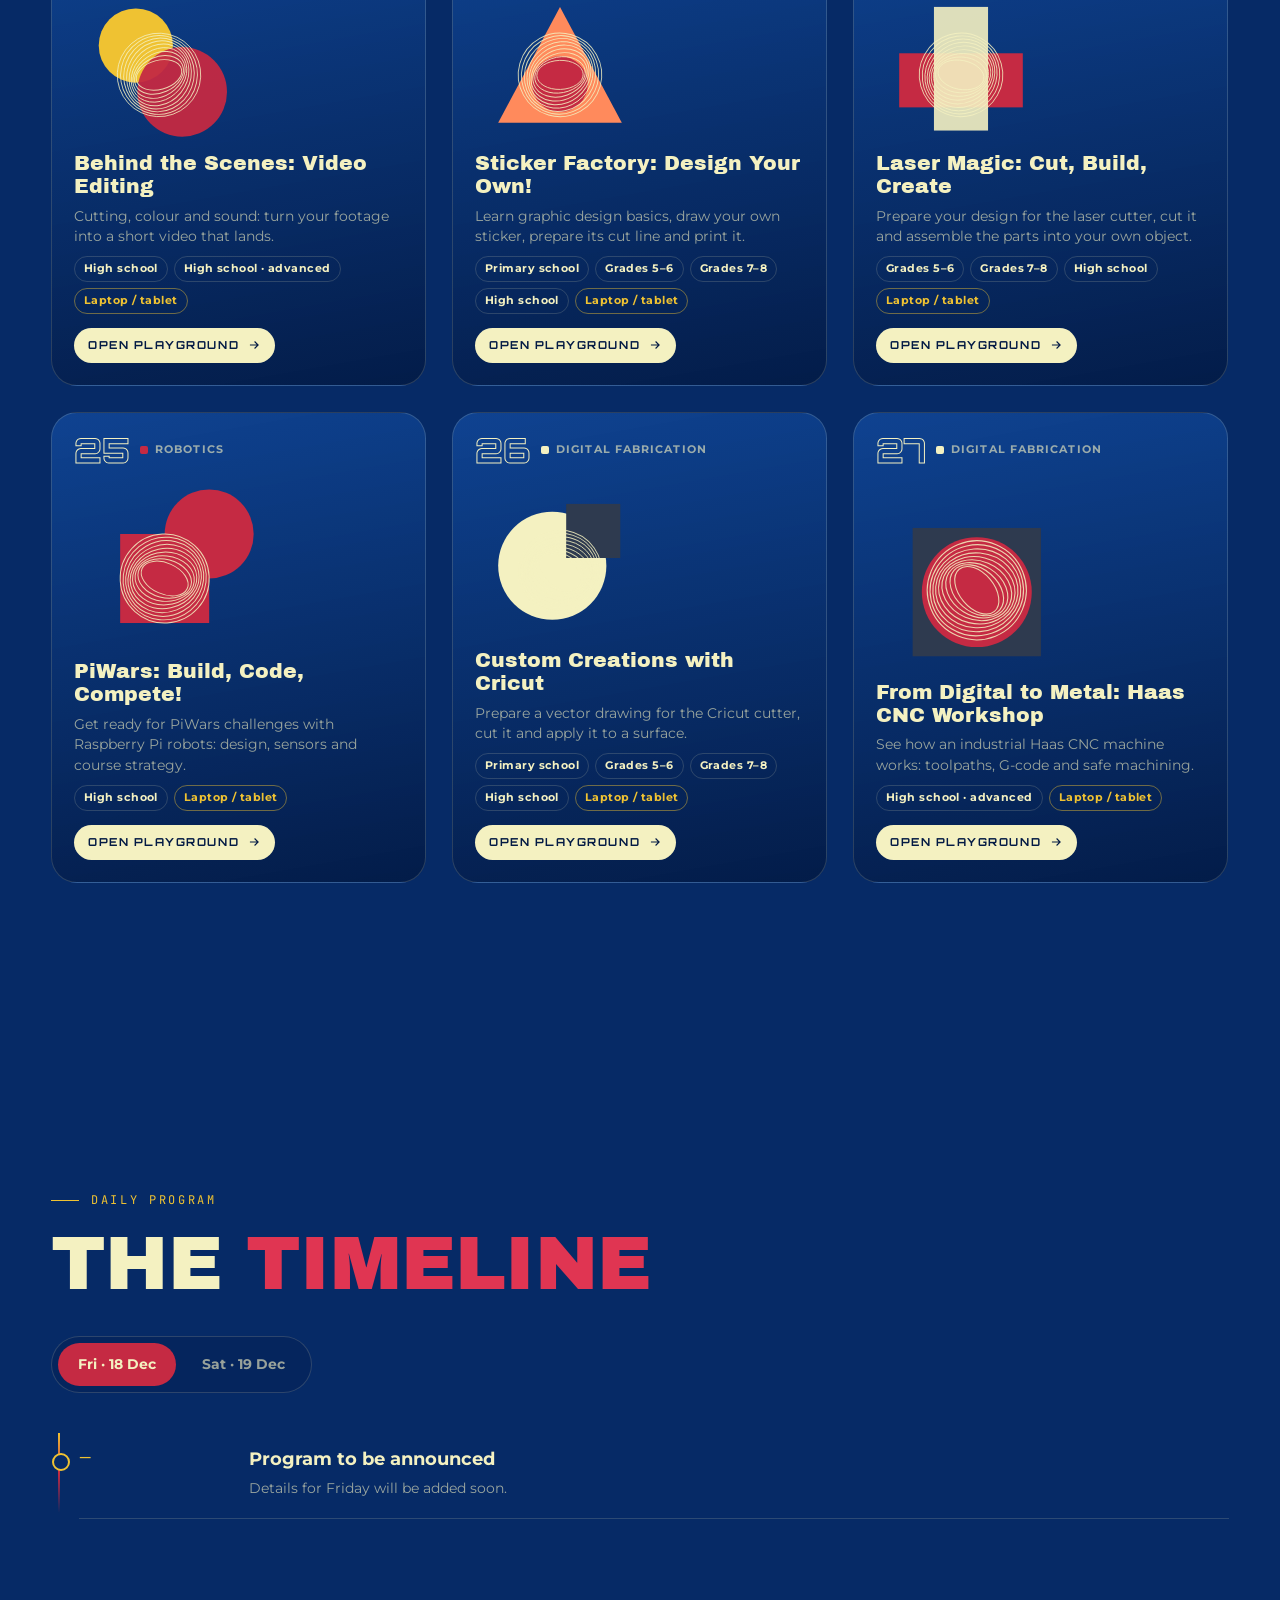
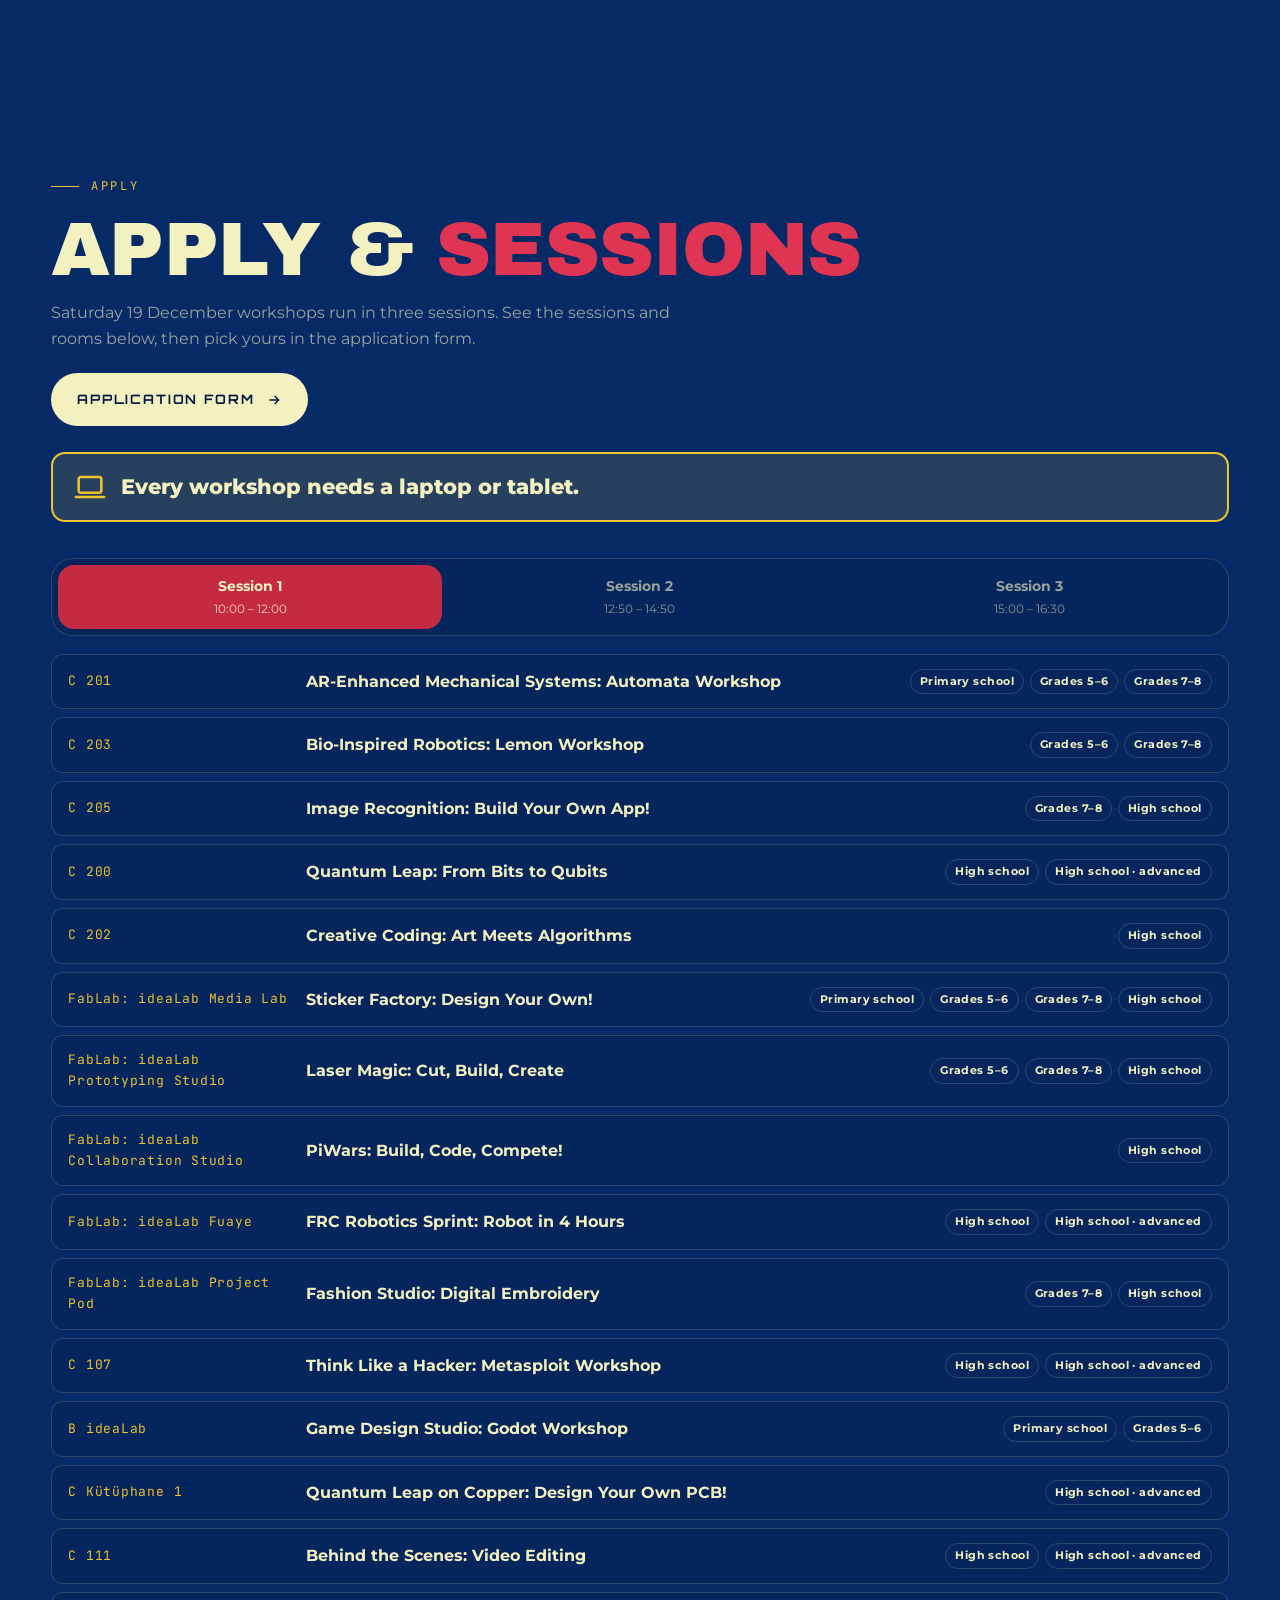
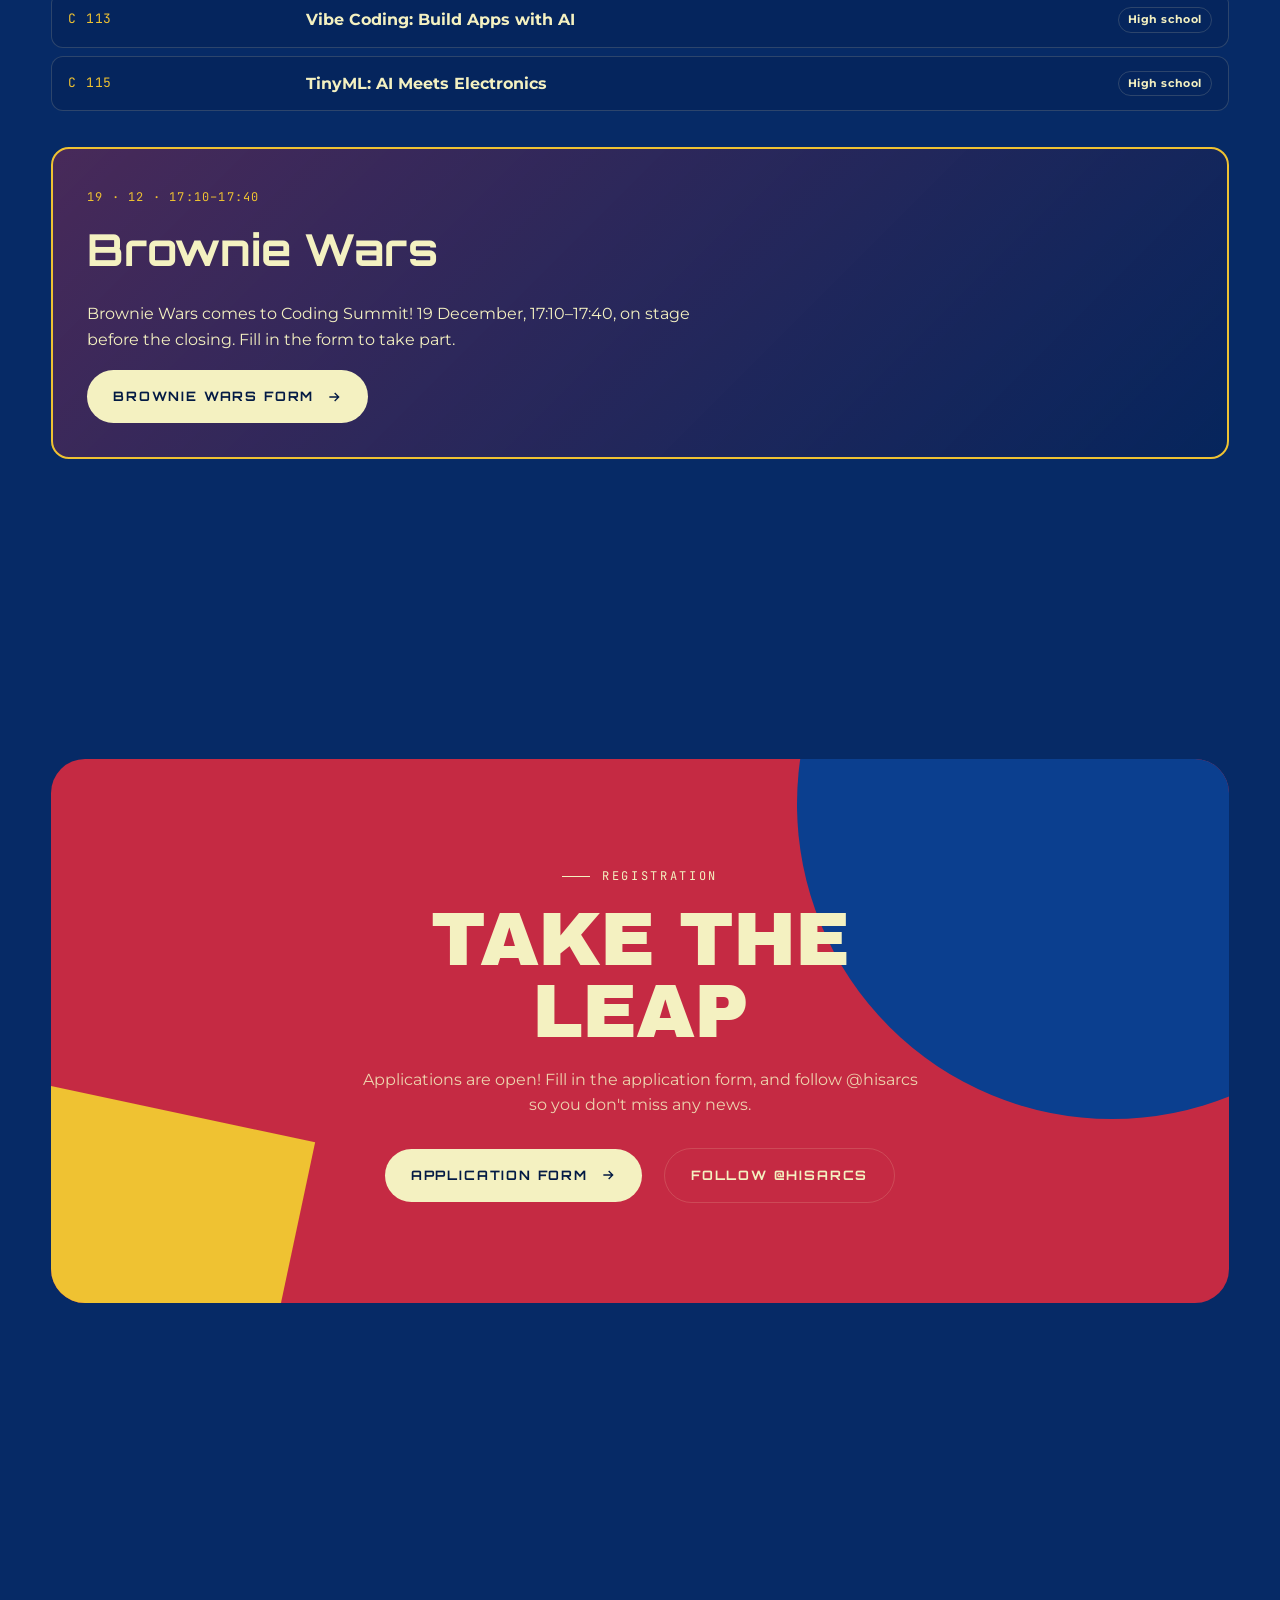
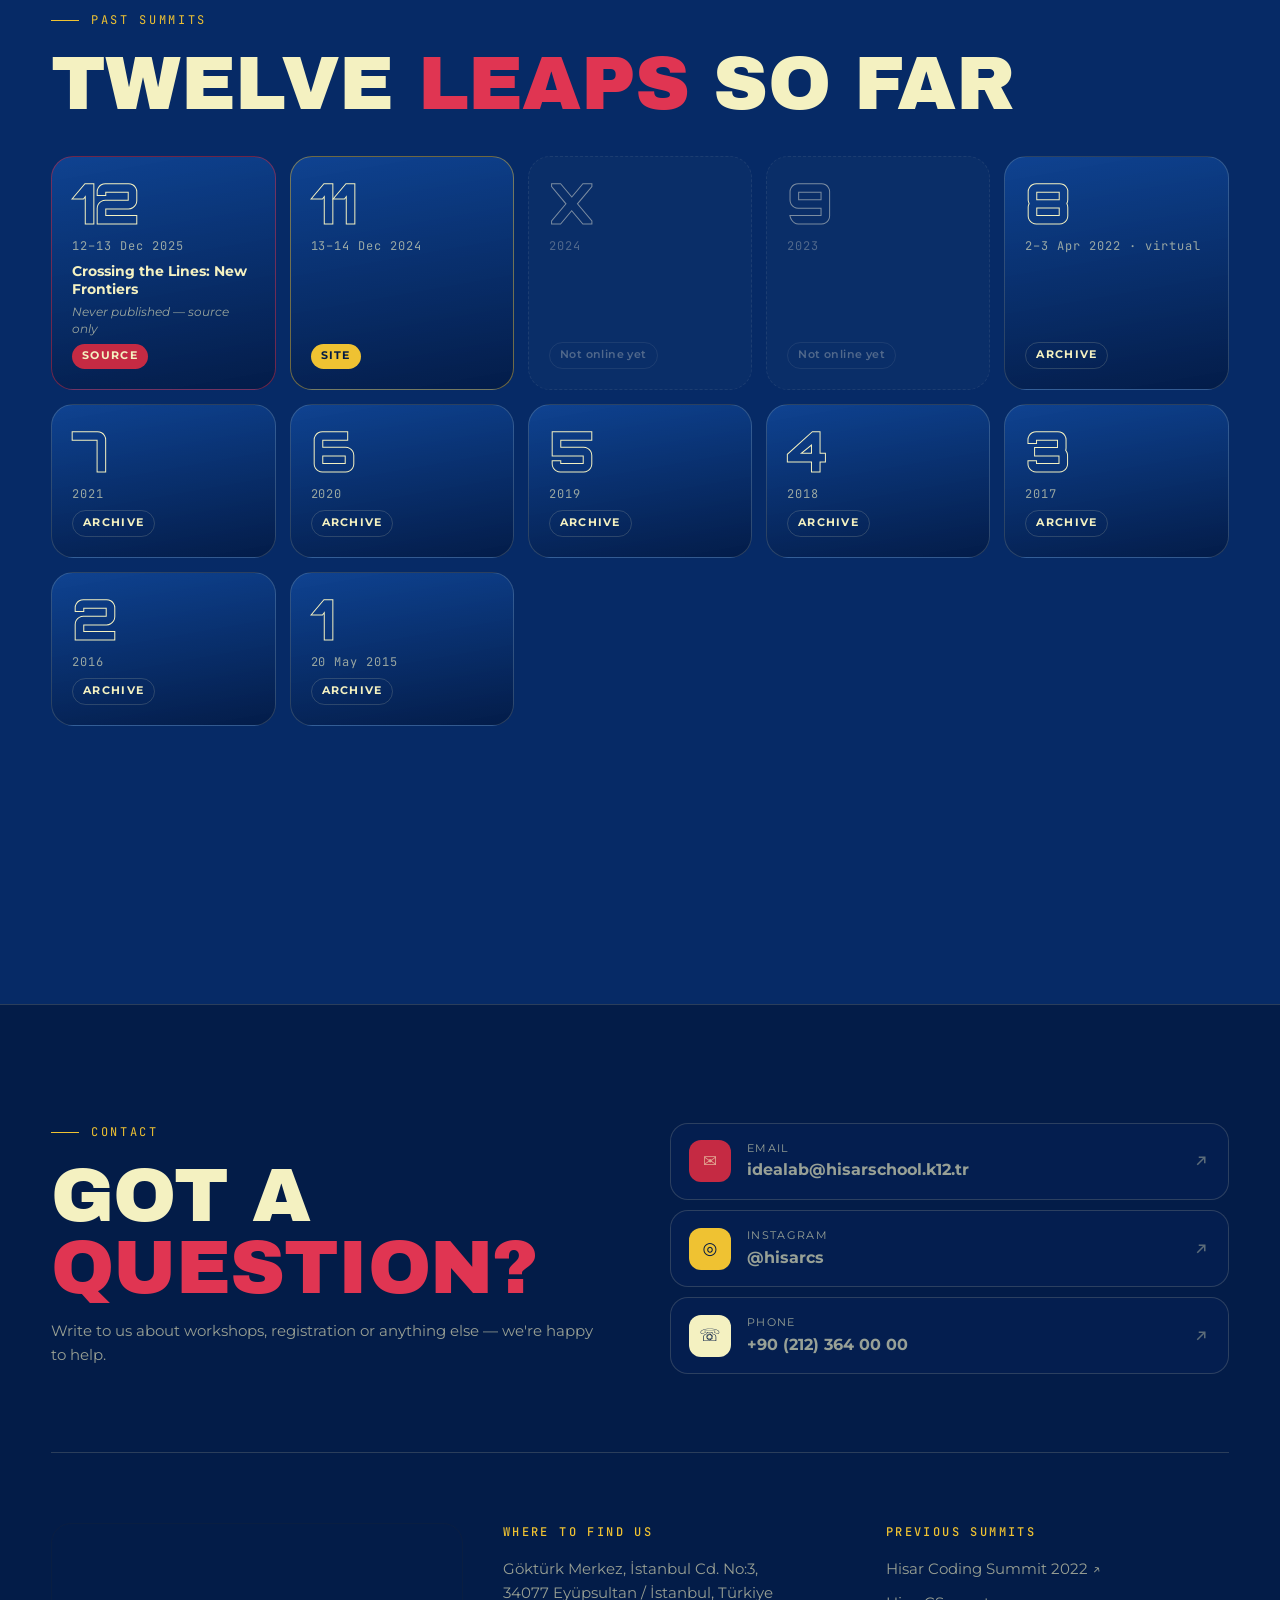
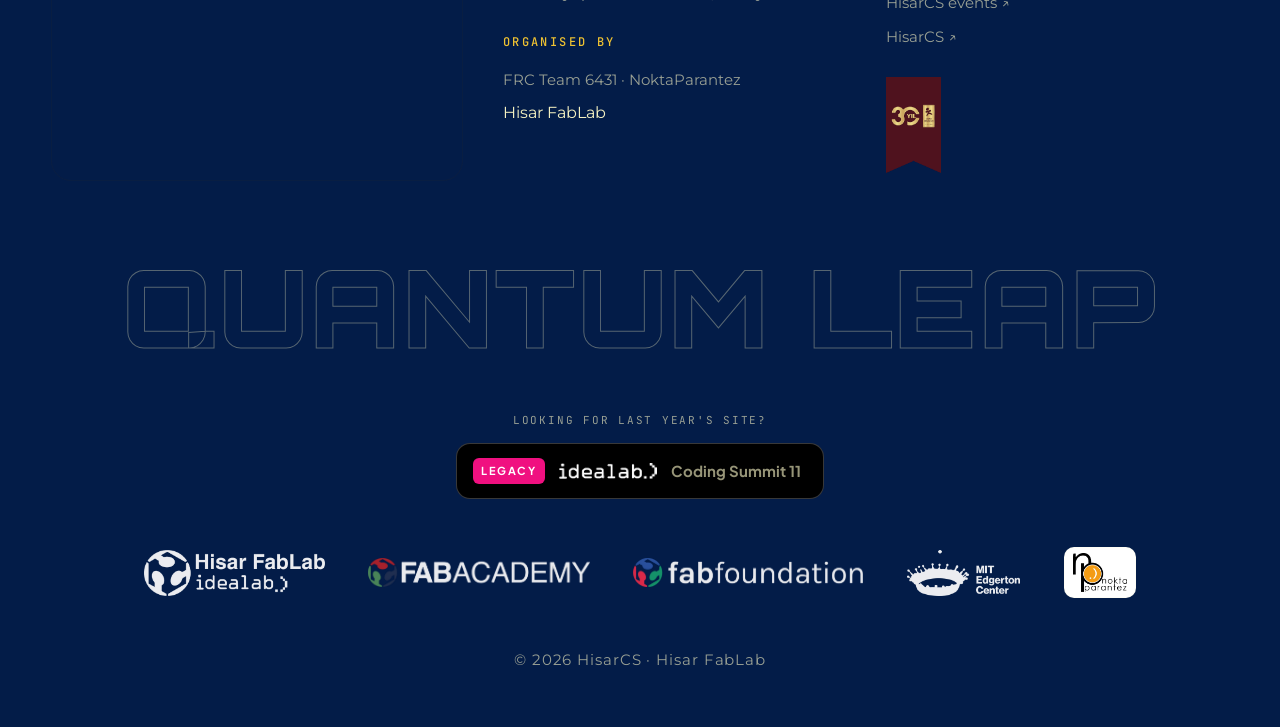
==== commit 175024d1: "Add Brownie Wars form link Co-Authored-By: Claude Opus 5.5 <noreply@anthropic.com>" ====
--- a/index.html
+++ b/index.html
@@ -12,8 +12,8 @@
   <link rel="preconnect" href="https://fonts.googleapis.com" />
   <link rel="preconnect" href="https://fonts.gstatic.com" crossorigin />
   <link href="https://fonts.googleapis.com/css2?family=Archivo+Black&family=JetBrains+Mono:wght@400;500&family=Montserrat:wght@300;400;500;600;700&family=Orbitron:wght@500;700;900&family=Plus+Jakarta+Sans:wght@700&display=swap" rel="stylesheet" />
-  <link rel="stylesheet" href="assets/css/style.css?v=1113a" />
-  <link rel="stylesheet" href="assets/css/sections.css?v=1113a" />
+  <link rel="stylesheet" href="assets/css/style.css?v=1116a" />
+  <link rel="stylesheet" href="assets/css/sections.css?v=1116a" />
 </head>
 <body>
   <canvas id="smoke" aria-hidden="true"></canvas>
@@ -283,8 +283,8 @@
 
   <div class="rewind" id="rewind" aria-hidden="true"><span>◂◂ REWINDING TO CODING SUMMIT 11</span></div>
 
-  <script src="assets/js/data.js?v=1113a"></script>
-  <script src="assets/js/playgrounds.js?v=1113a"></script>
-  <script src="assets/js/main.js?v=1113a"></script>
+  <script src="assets/js/data.js?v=1116a"></script>
+  <script src="assets/js/playgrounds.js?v=1116a"></script>
+  <script src="assets/js/main.js?v=1116a"></script>
 </body>
 </html>
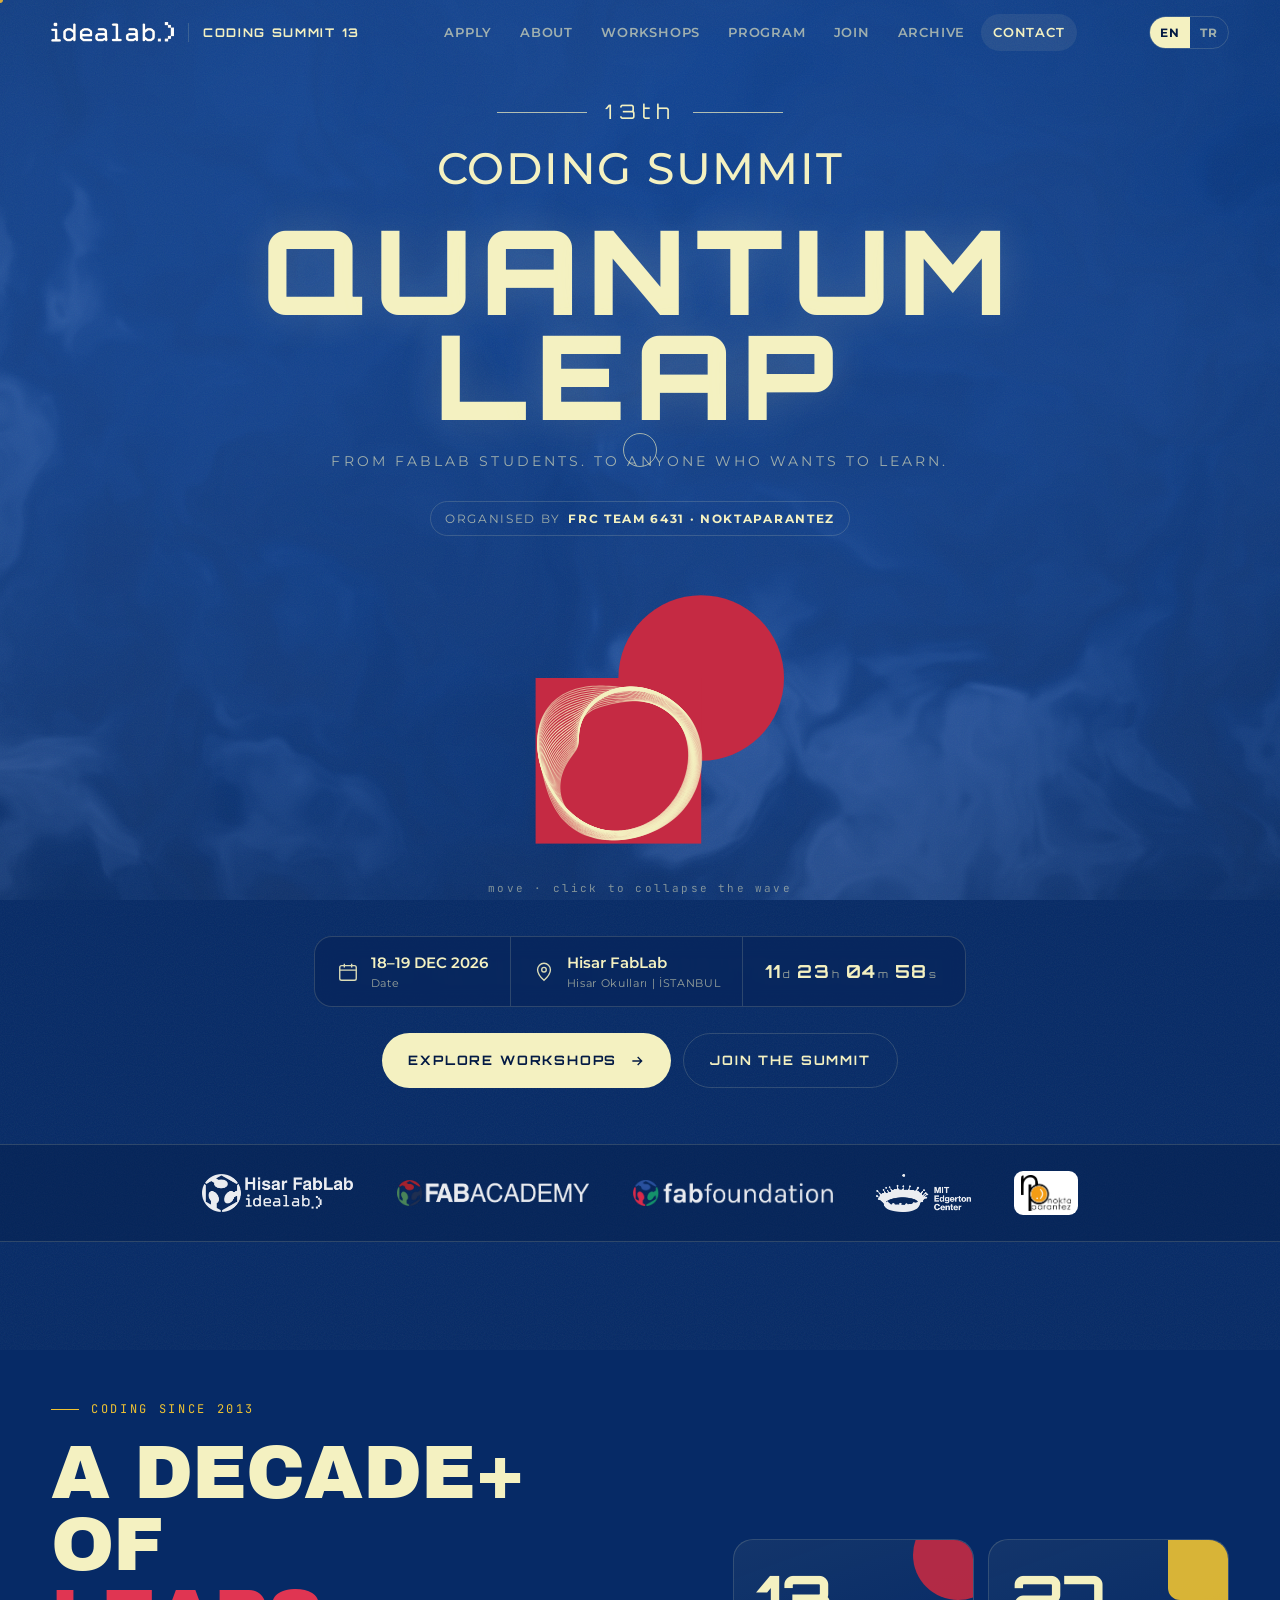
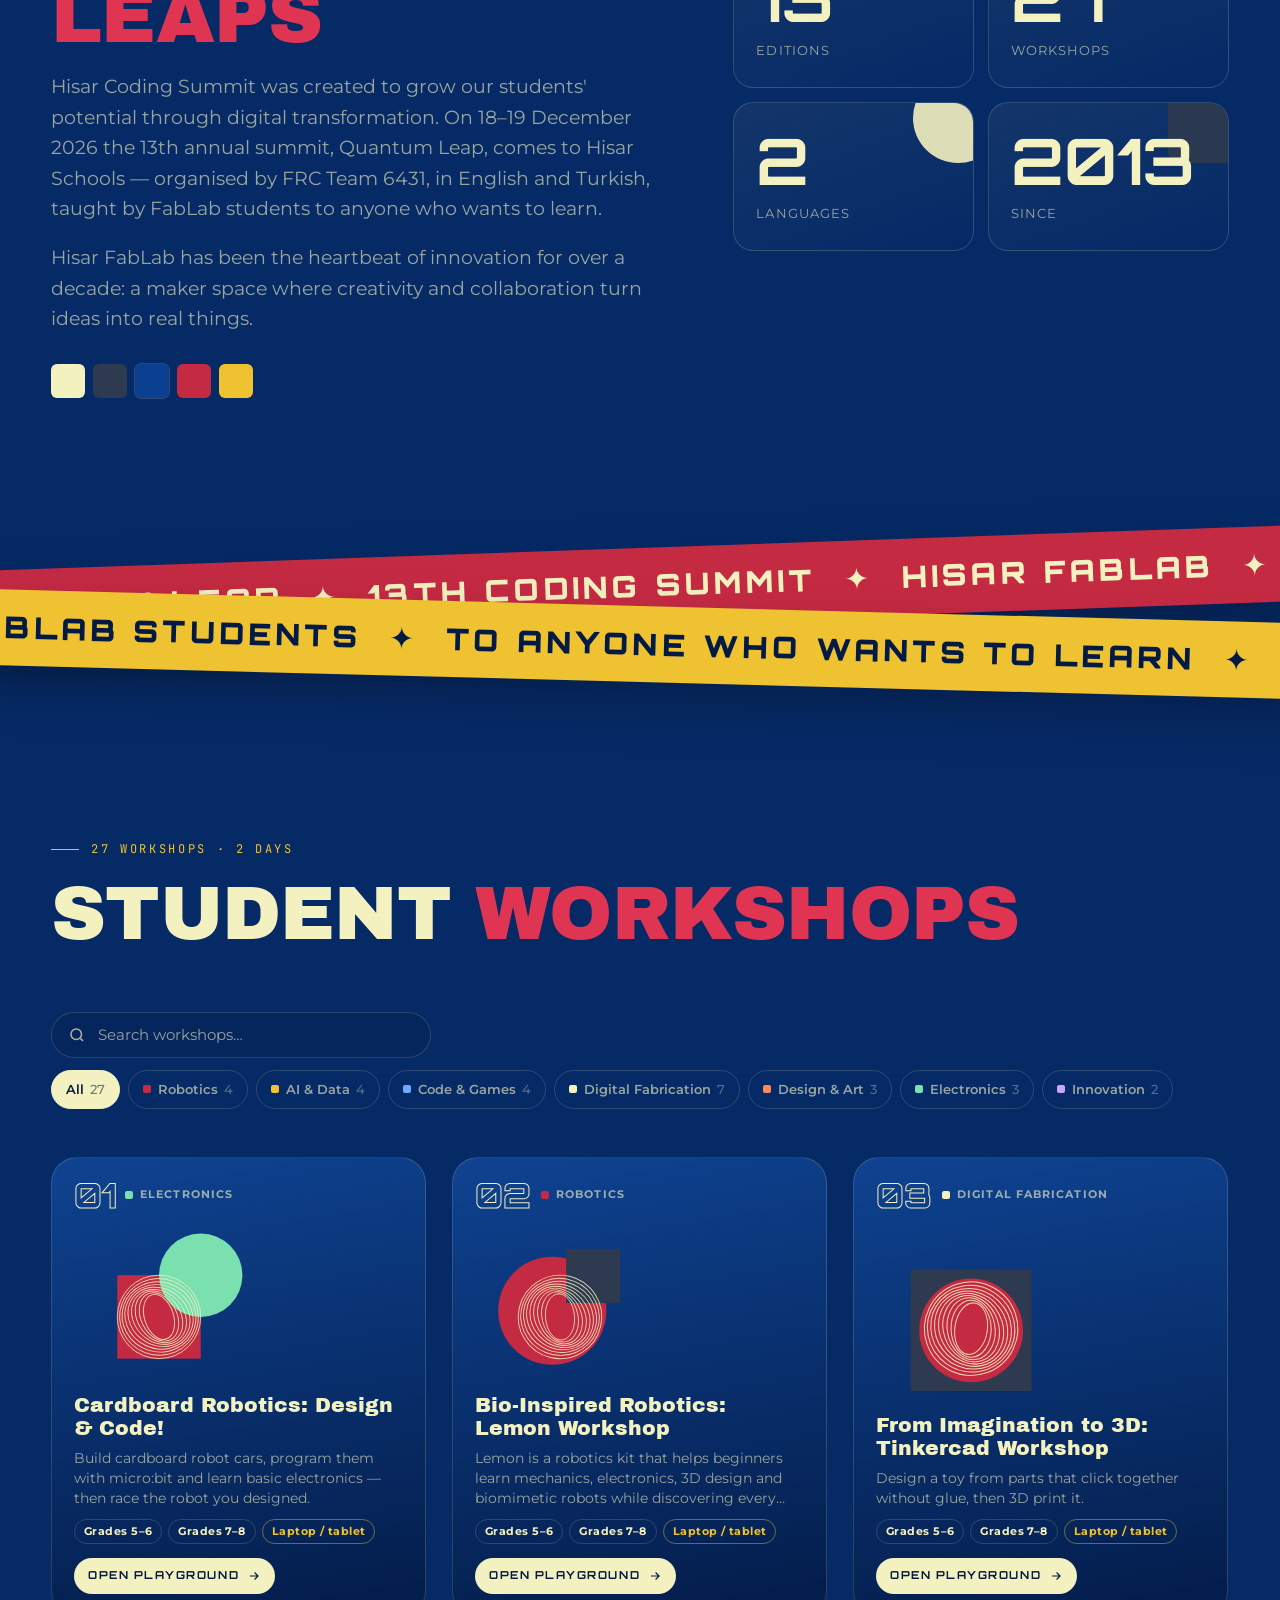
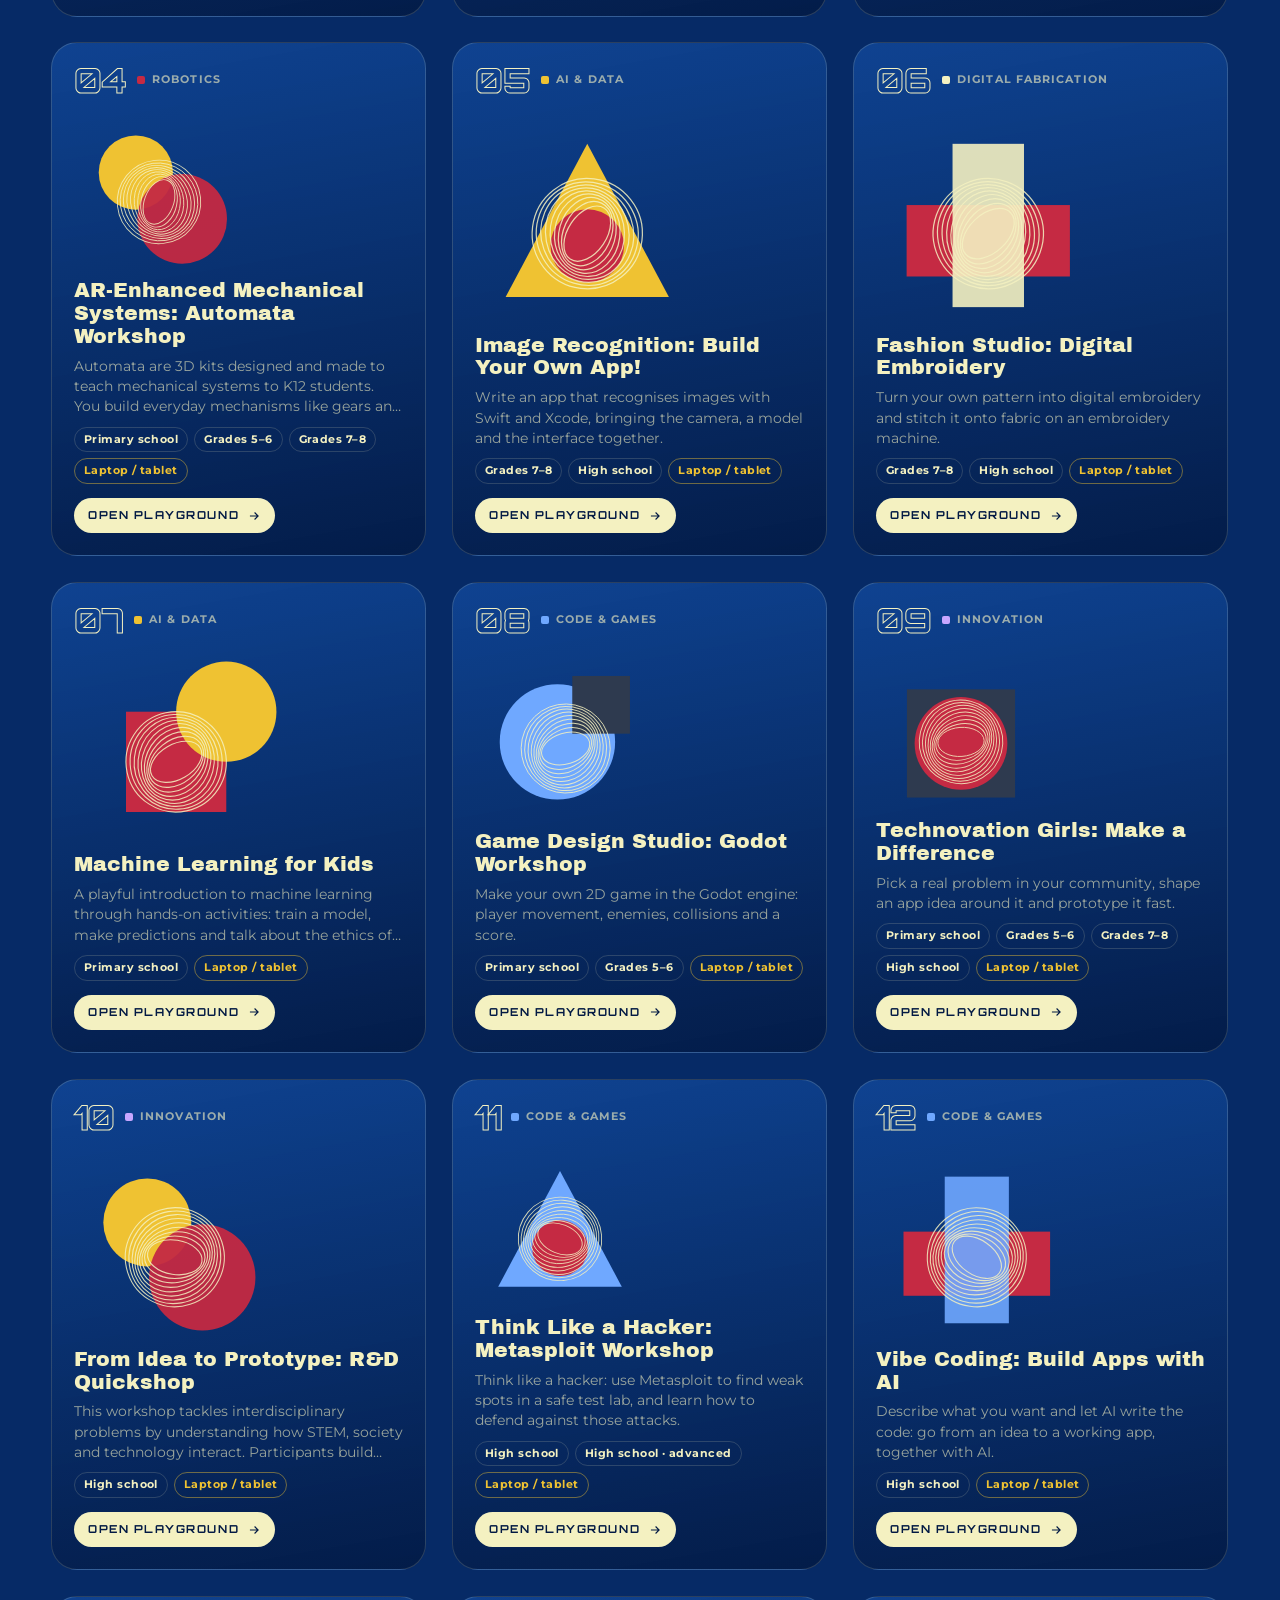
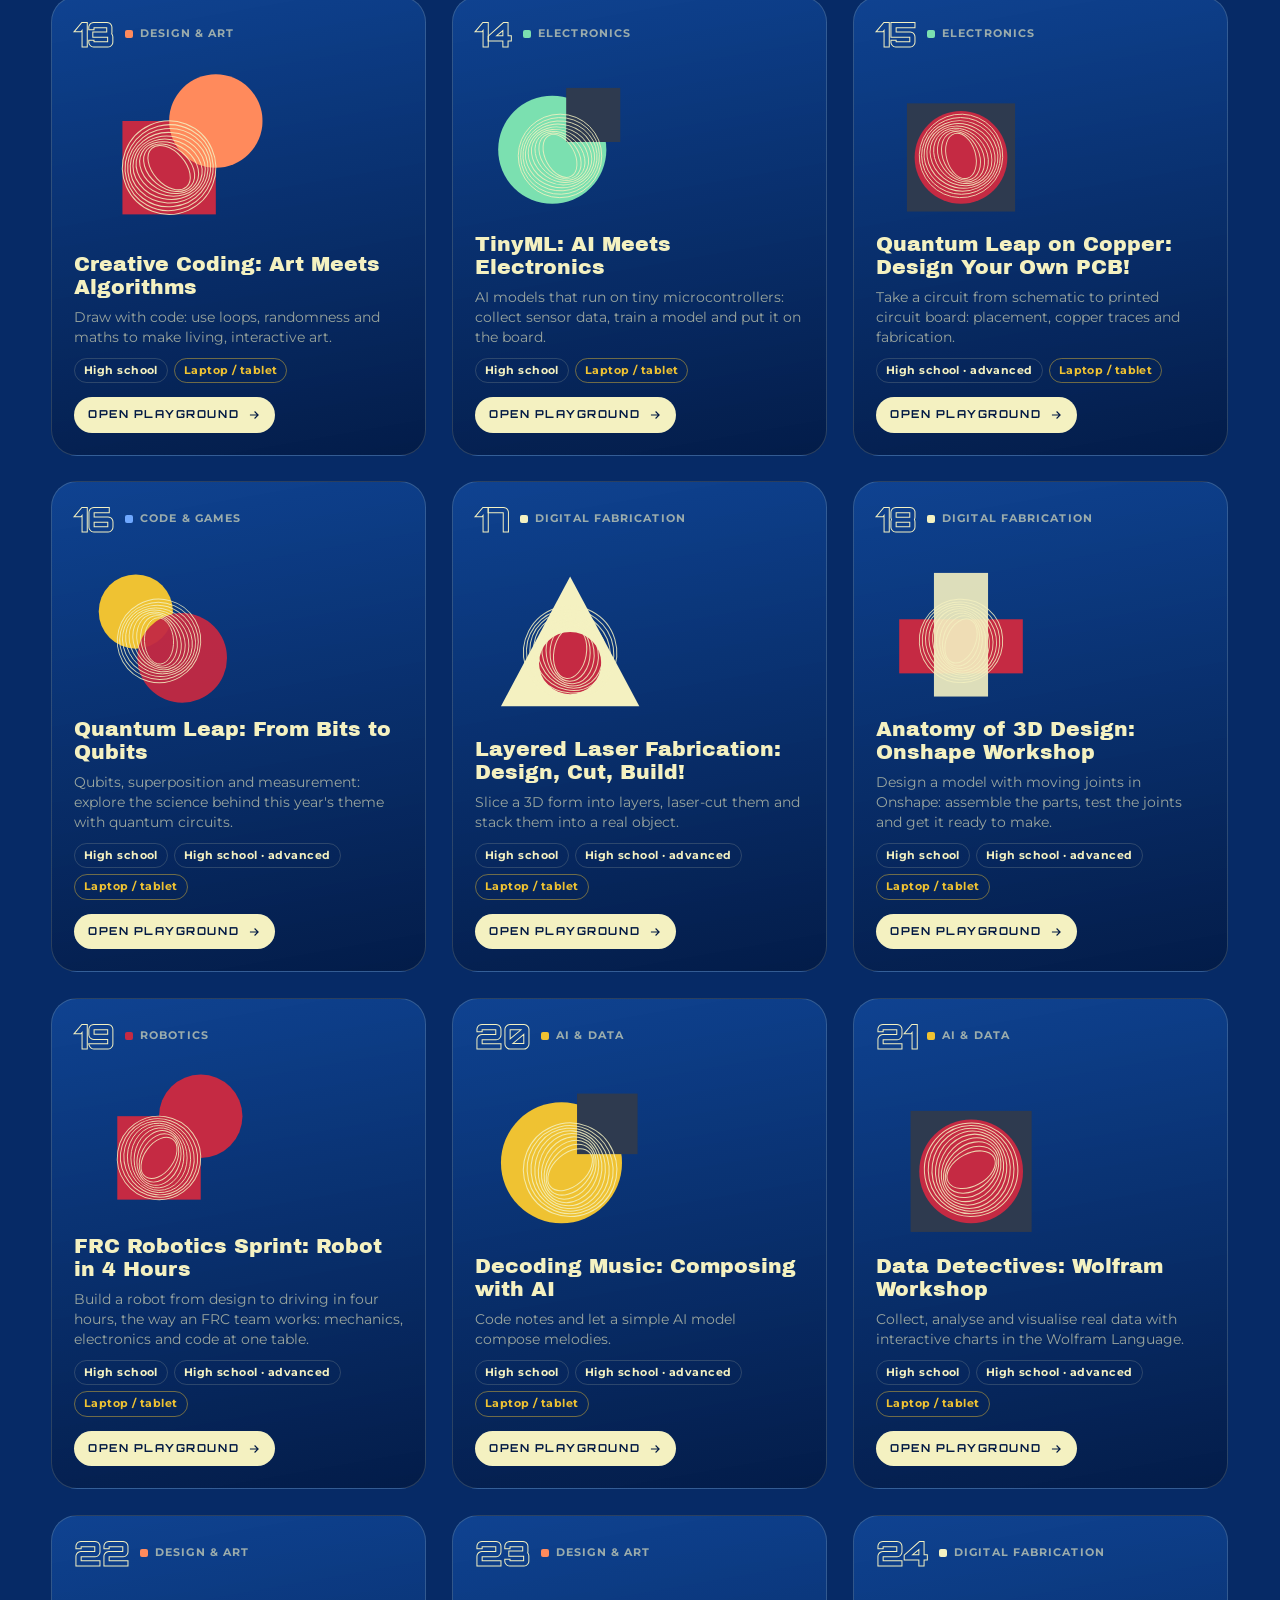
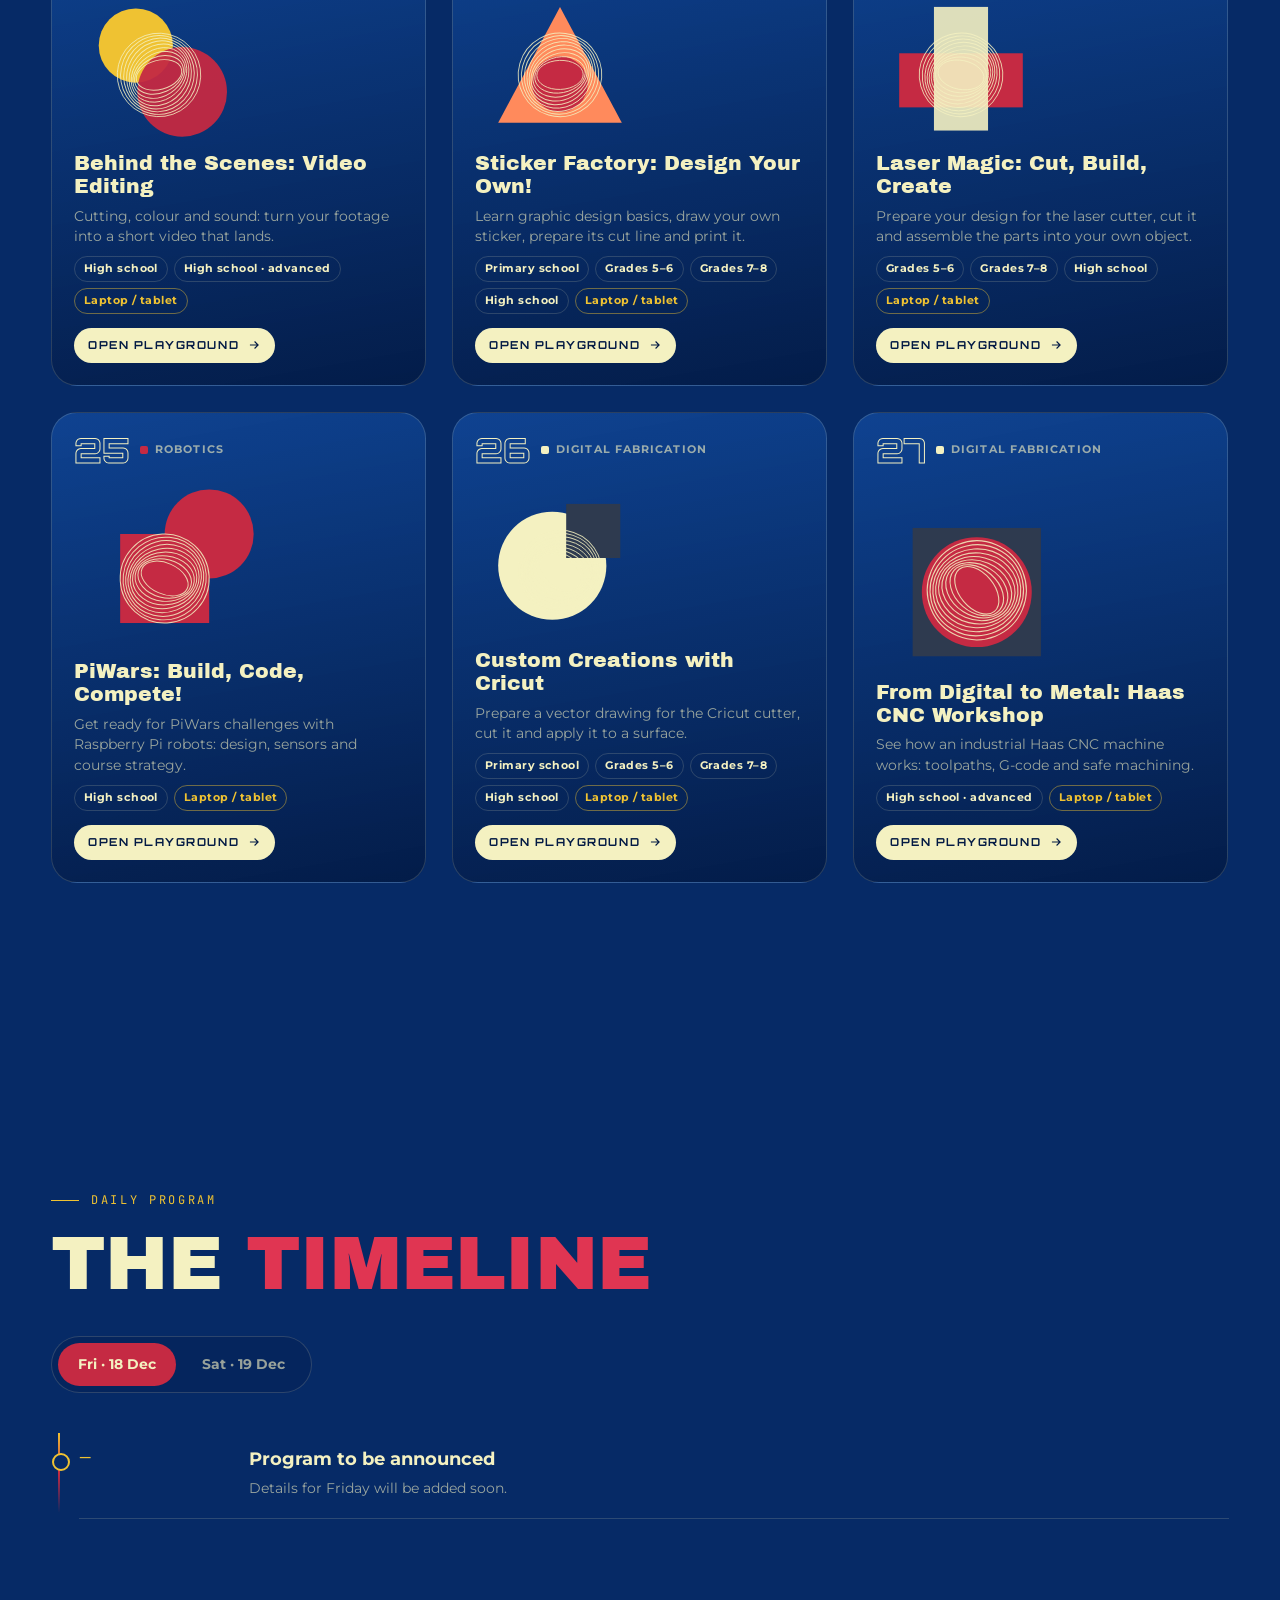
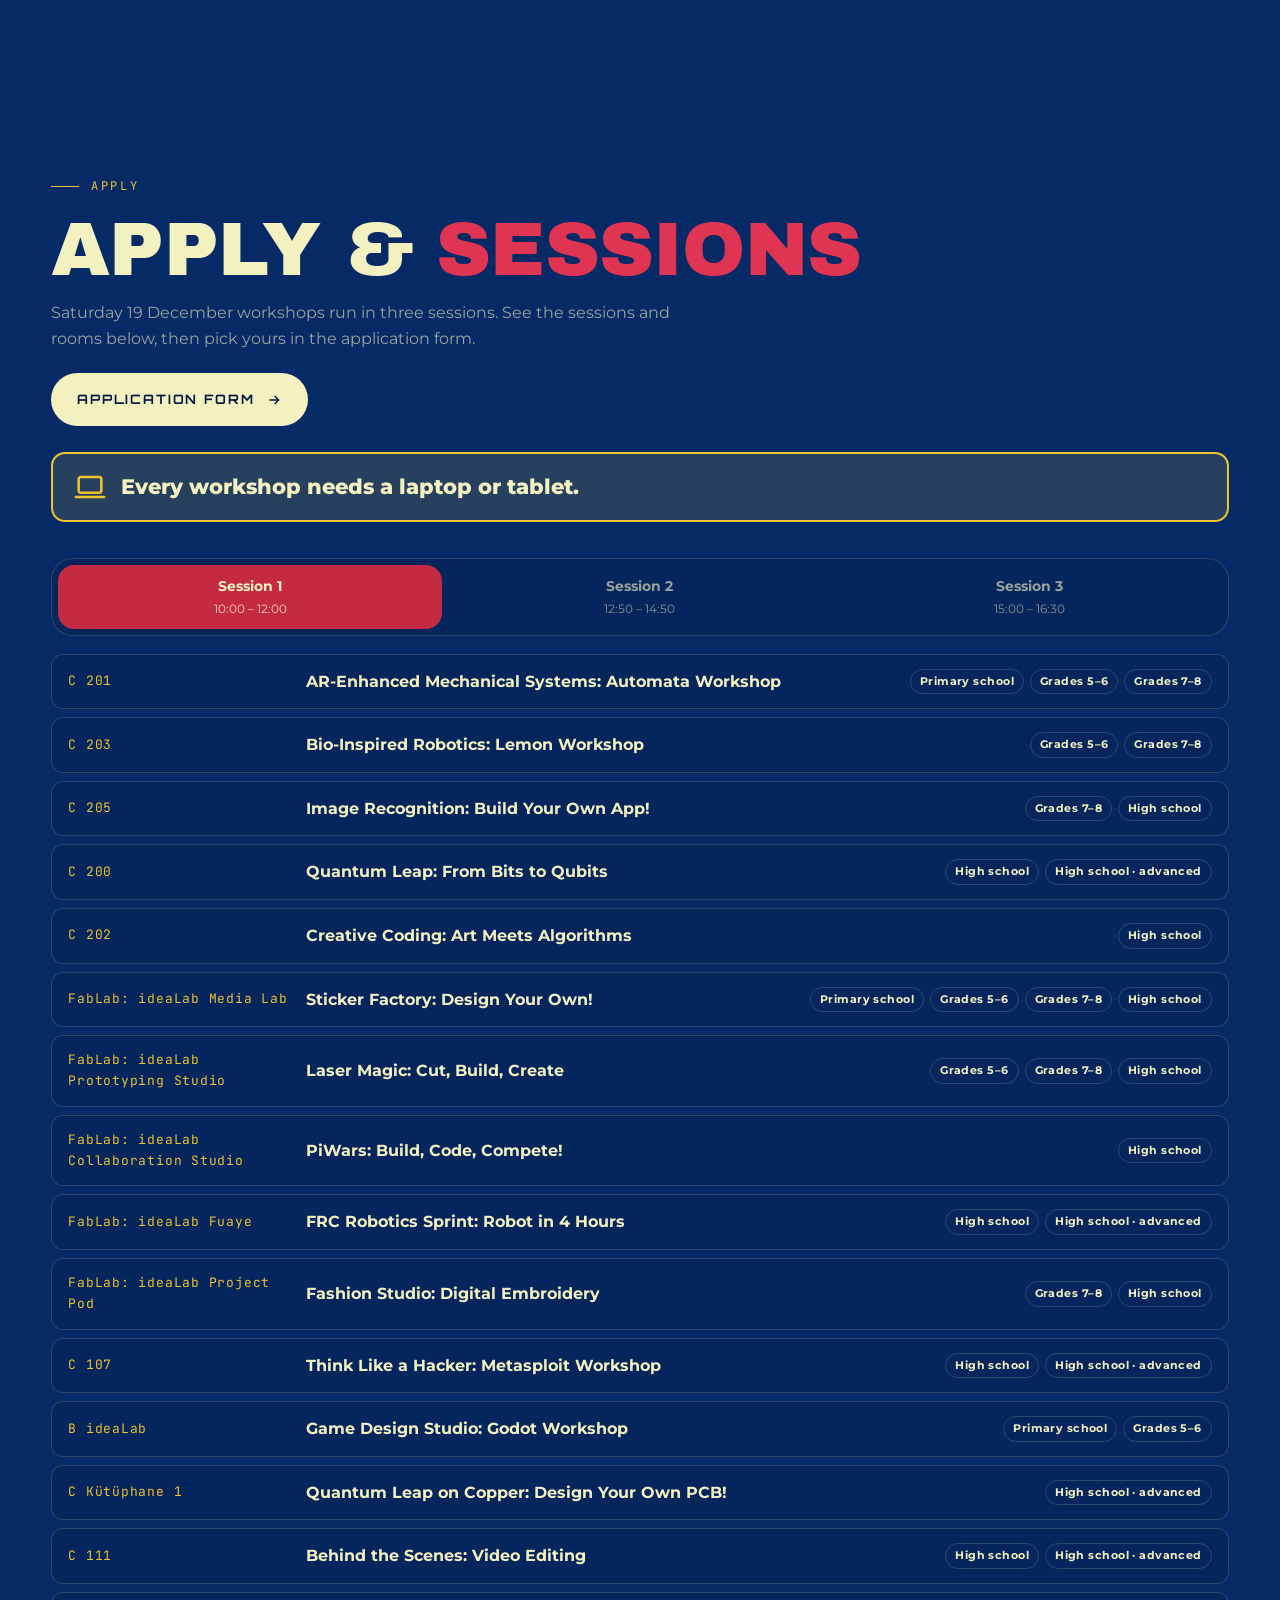
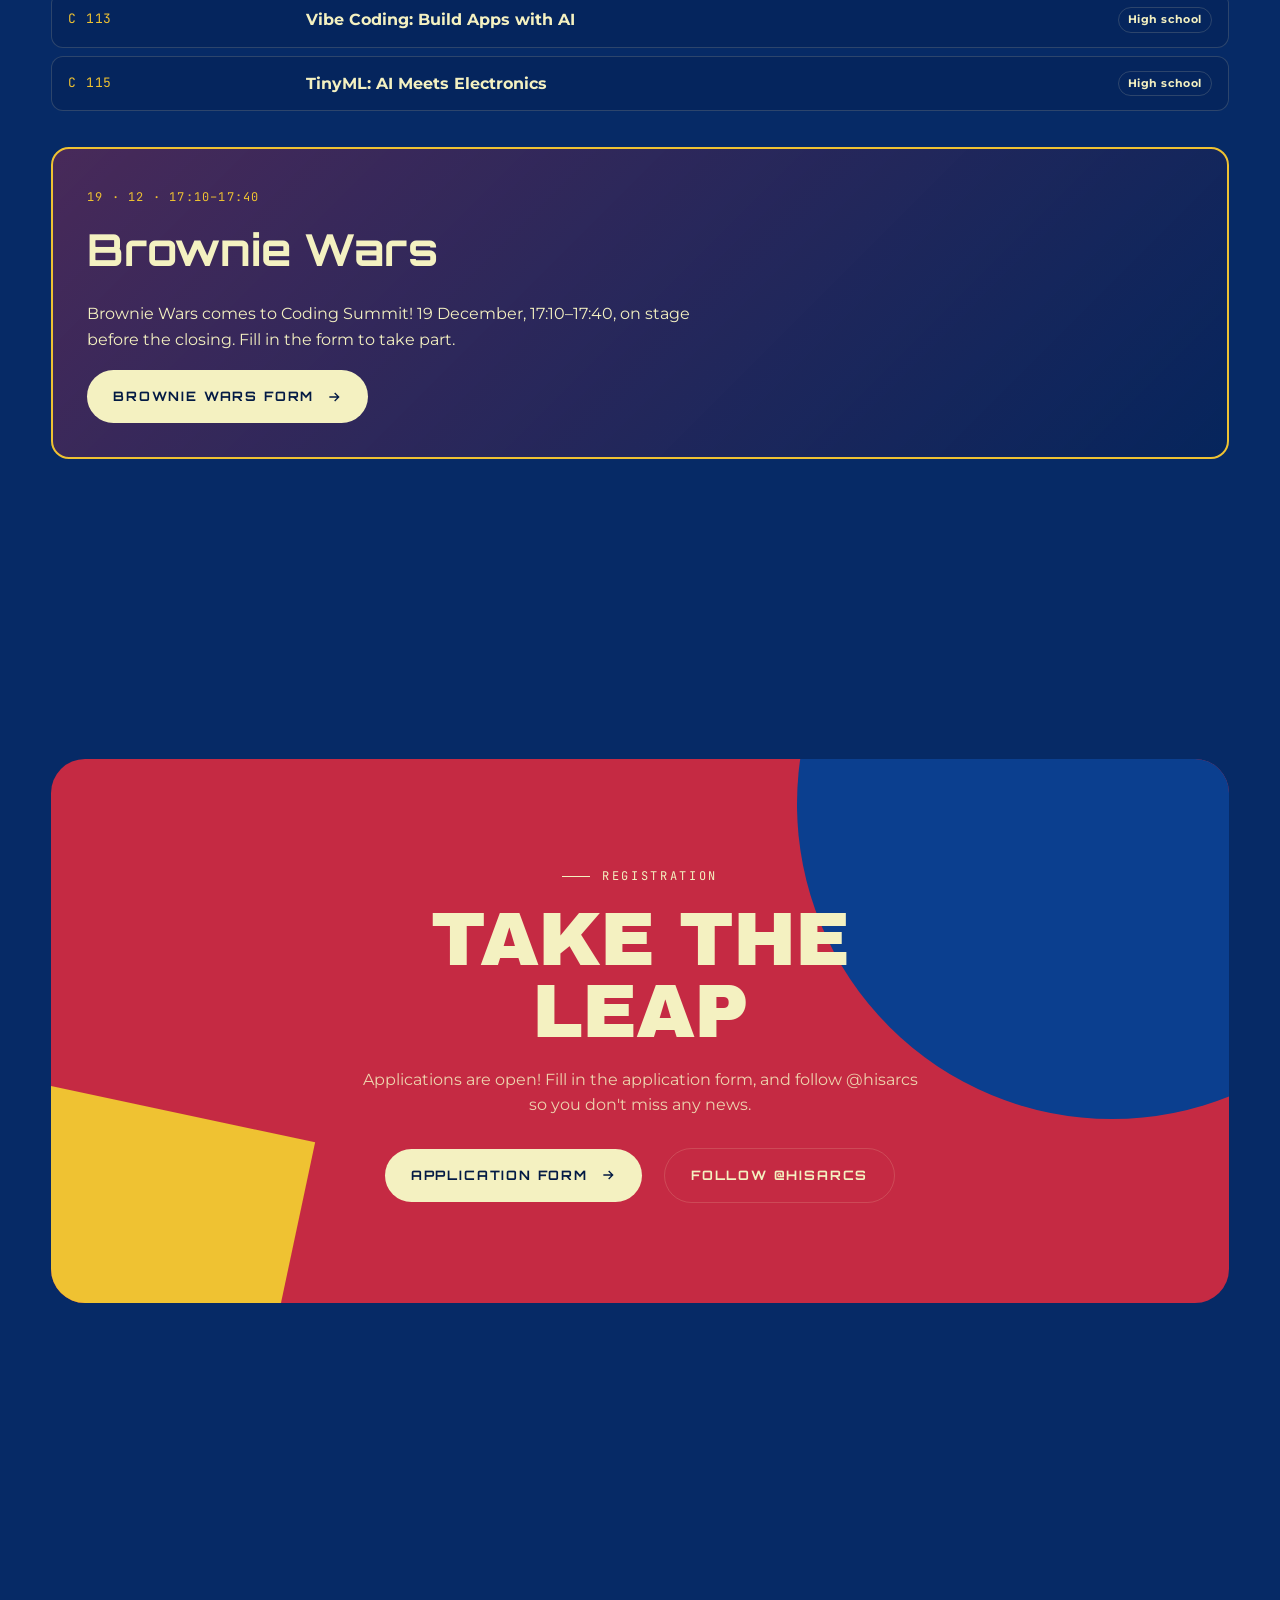
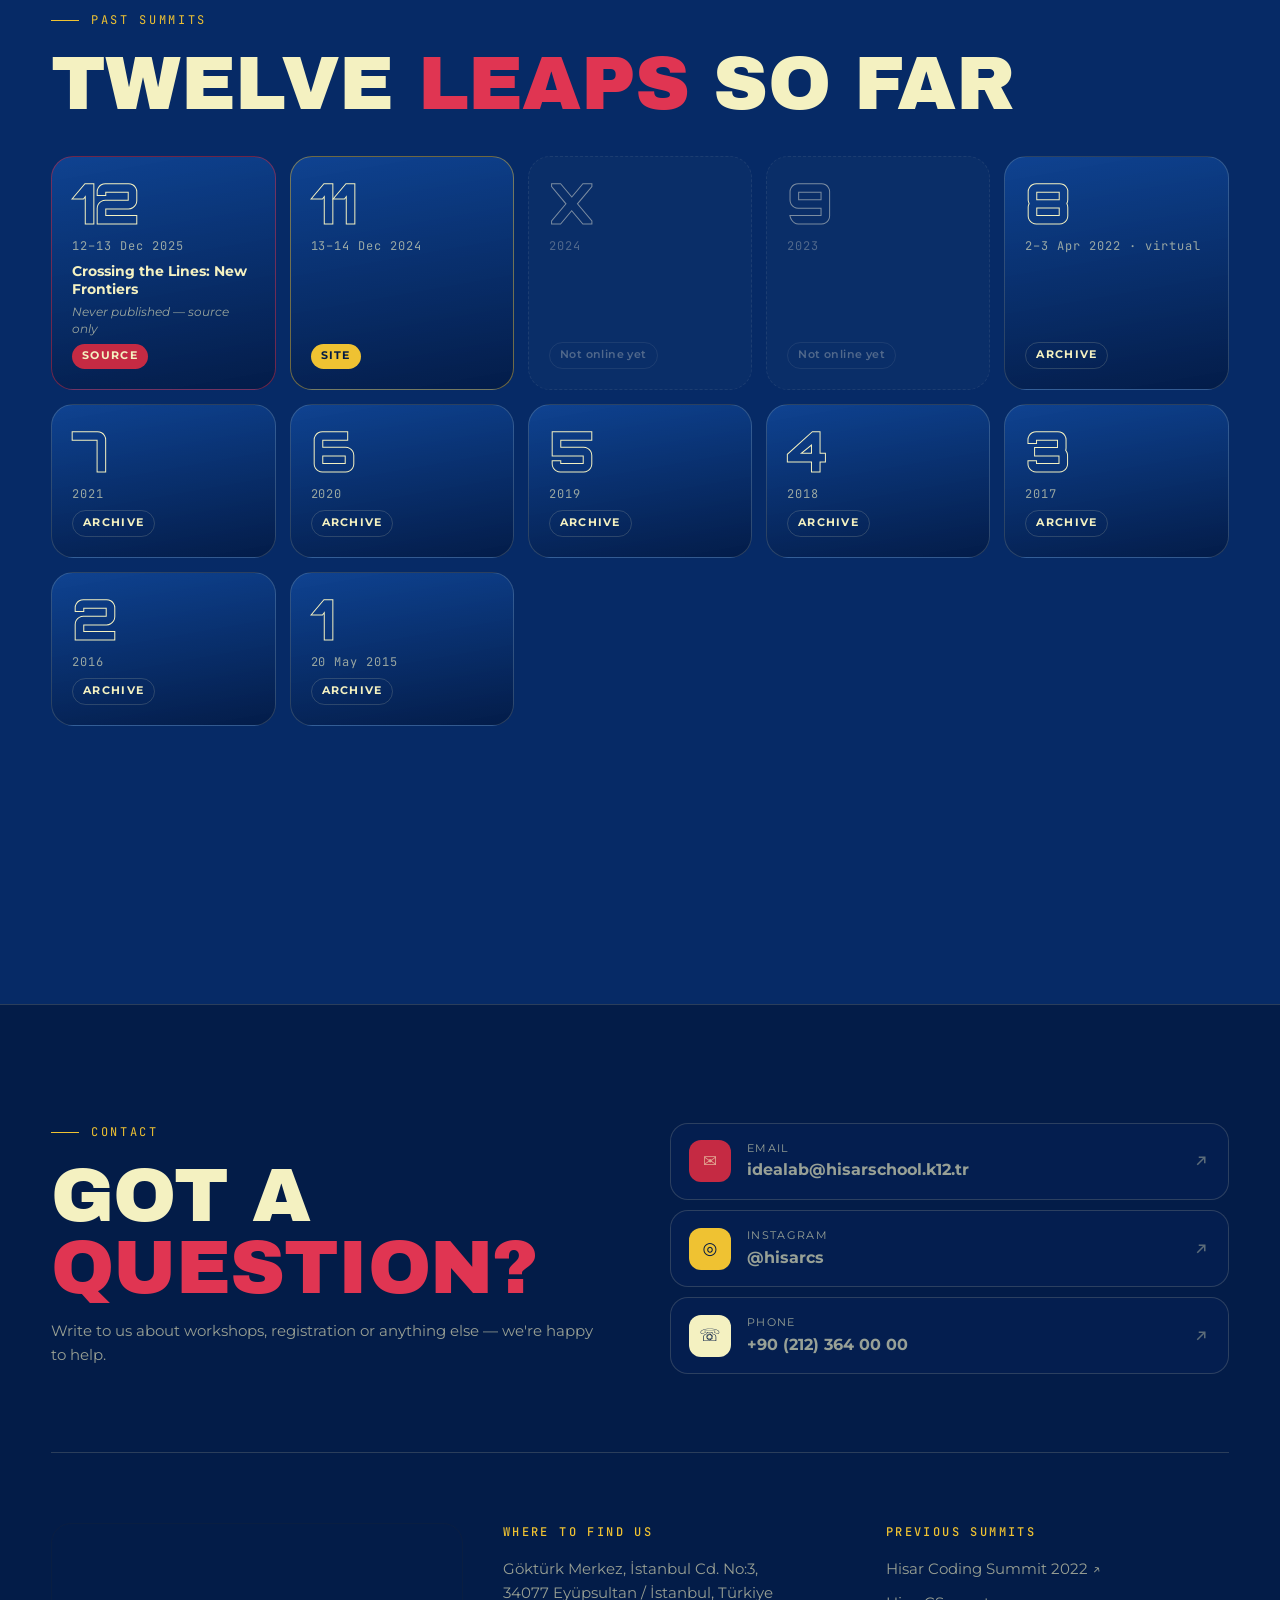
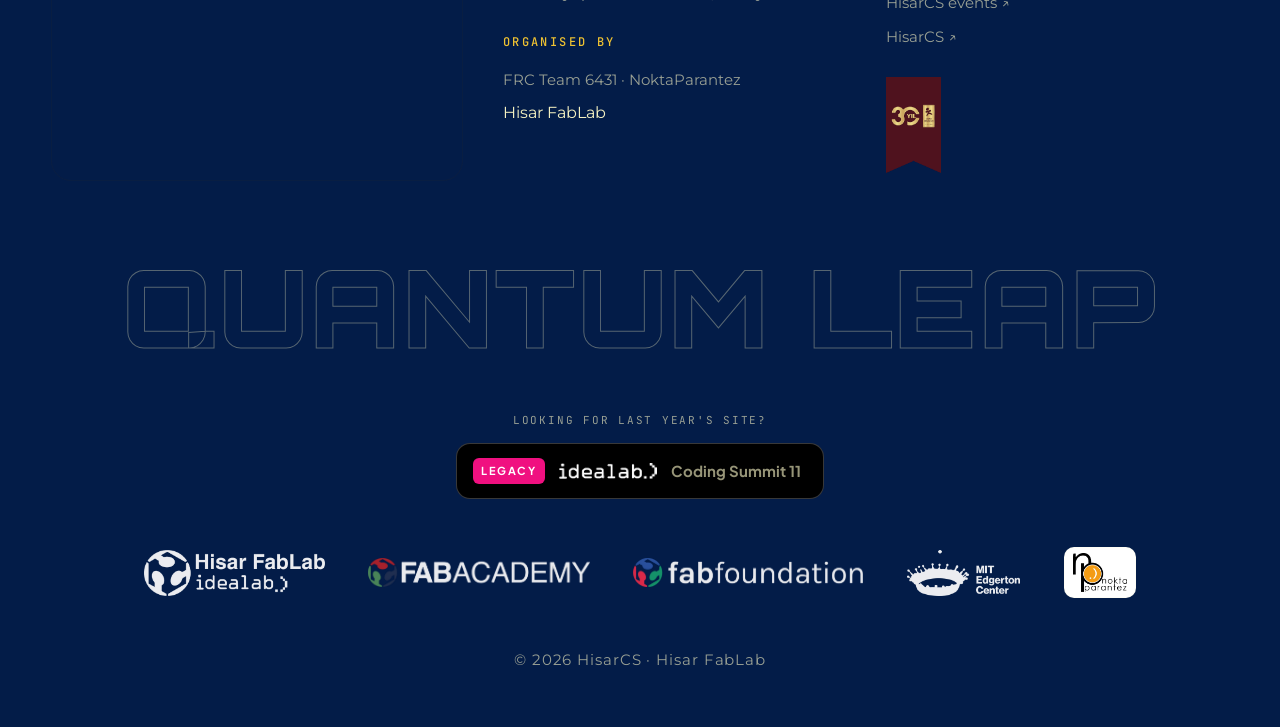
==== commit d6e39559: "Fix session list on tablet widths (titles squeezed to one letter per line) Co-Authored-By: Claude Op" ====
--- a/index.html
+++ b/index.html
@@ -12,8 +12,8 @@
   <link rel="preconnect" href="https://fonts.googleapis.com" />
   <link rel="preconnect" href="https://fonts.gstatic.com" crossorigin />
   <link href="https://fonts.googleapis.com/css2?family=Archivo+Black&family=JetBrains+Mono:wght@400;500&family=Montserrat:wght@300;400;500;600;700&family=Orbitron:wght@500;700;900&family=Plus+Jakarta+Sans:wght@700&display=swap" rel="stylesheet" />
-  <link rel="stylesheet" href="assets/css/style.css?v=1116a" />
-  <link rel="stylesheet" href="assets/css/sections.css?v=1116a" />
+  <link rel="stylesheet" href="assets/css/style.css?v=1116c" />
+  <link rel="stylesheet" href="assets/css/sections.css?v=1116c" />
 </head>
 <body>
   <canvas id="smoke" aria-hidden="true"></canvas>
@@ -283,8 +283,8 @@
 
   <div class="rewind" id="rewind" aria-hidden="true"><span>◂◂ REWINDING TO CODING SUMMIT 11</span></div>
 
-  <script src="assets/js/data.js?v=1116a"></script>
-  <script src="assets/js/playgrounds.js?v=1116a"></script>
-  <script src="assets/js/main.js?v=1116a"></script>
+  <script src="assets/js/data.js?v=1116c"></script>
+  <script src="assets/js/playgrounds.js?v=1116c"></script>
+  <script src="assets/js/main.js?v=1116c"></script>
 </body>
 </html>
--- a/assets/css/sections.css
+++ b/assets/css/sections.css
@@ -208,6 +208,12 @@
 .slot__link { display: inline-block; margin-top: 6px; font-size: 13px; font-weight: 700; color: var(--yellow); text-decoration: none; }
 .slot__link:hover { text-decoration: underline; }
 .join__cta .formnote { flex-basis: 100%; text-align: center; }
+@media (max-width: 1024px) {
+  .room { grid-template-columns: 150px 1fr; }
+  .room .tags { grid-column: 2; }
+  .room__no { overflow-wrap: break-word; }
+}
 @media (max-width: 700px) {
   .room { grid-template-columns: 1fr; }
-}
+  .room .tags { grid-column: auto; }
+}
